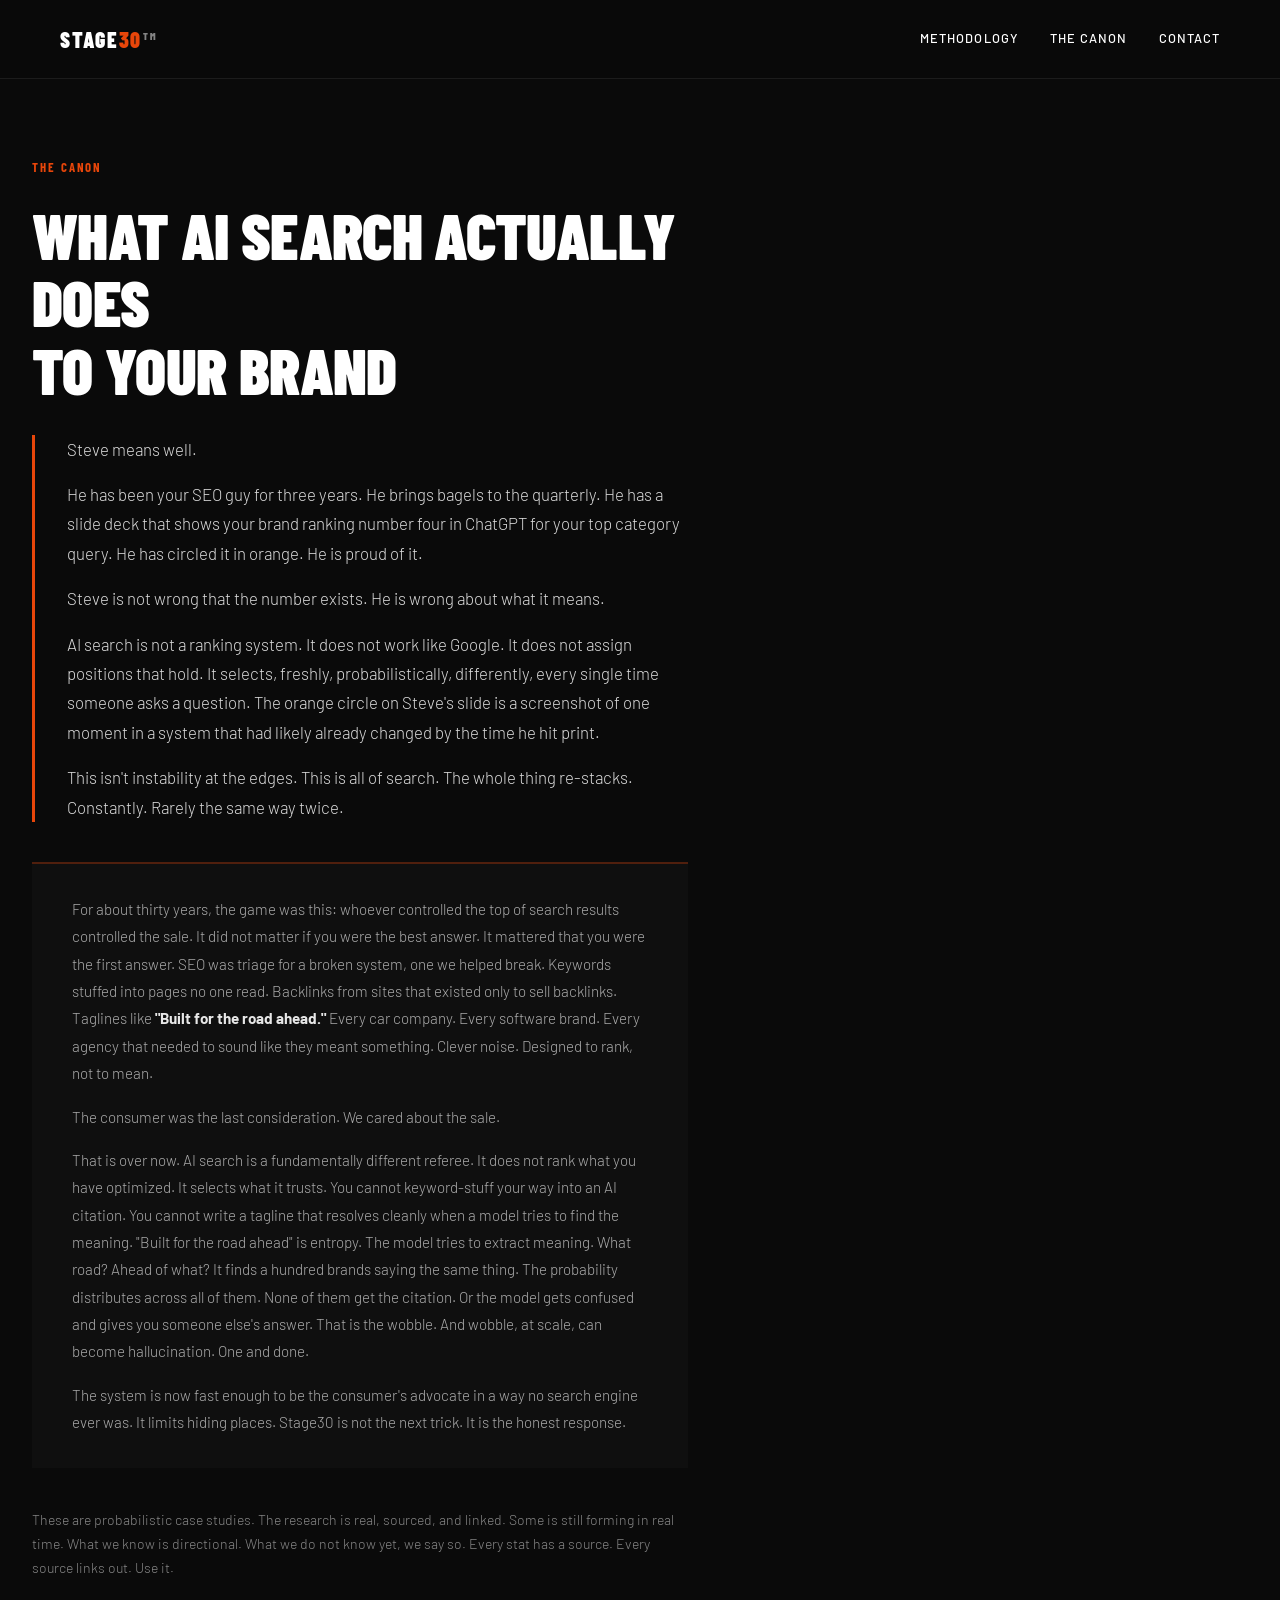
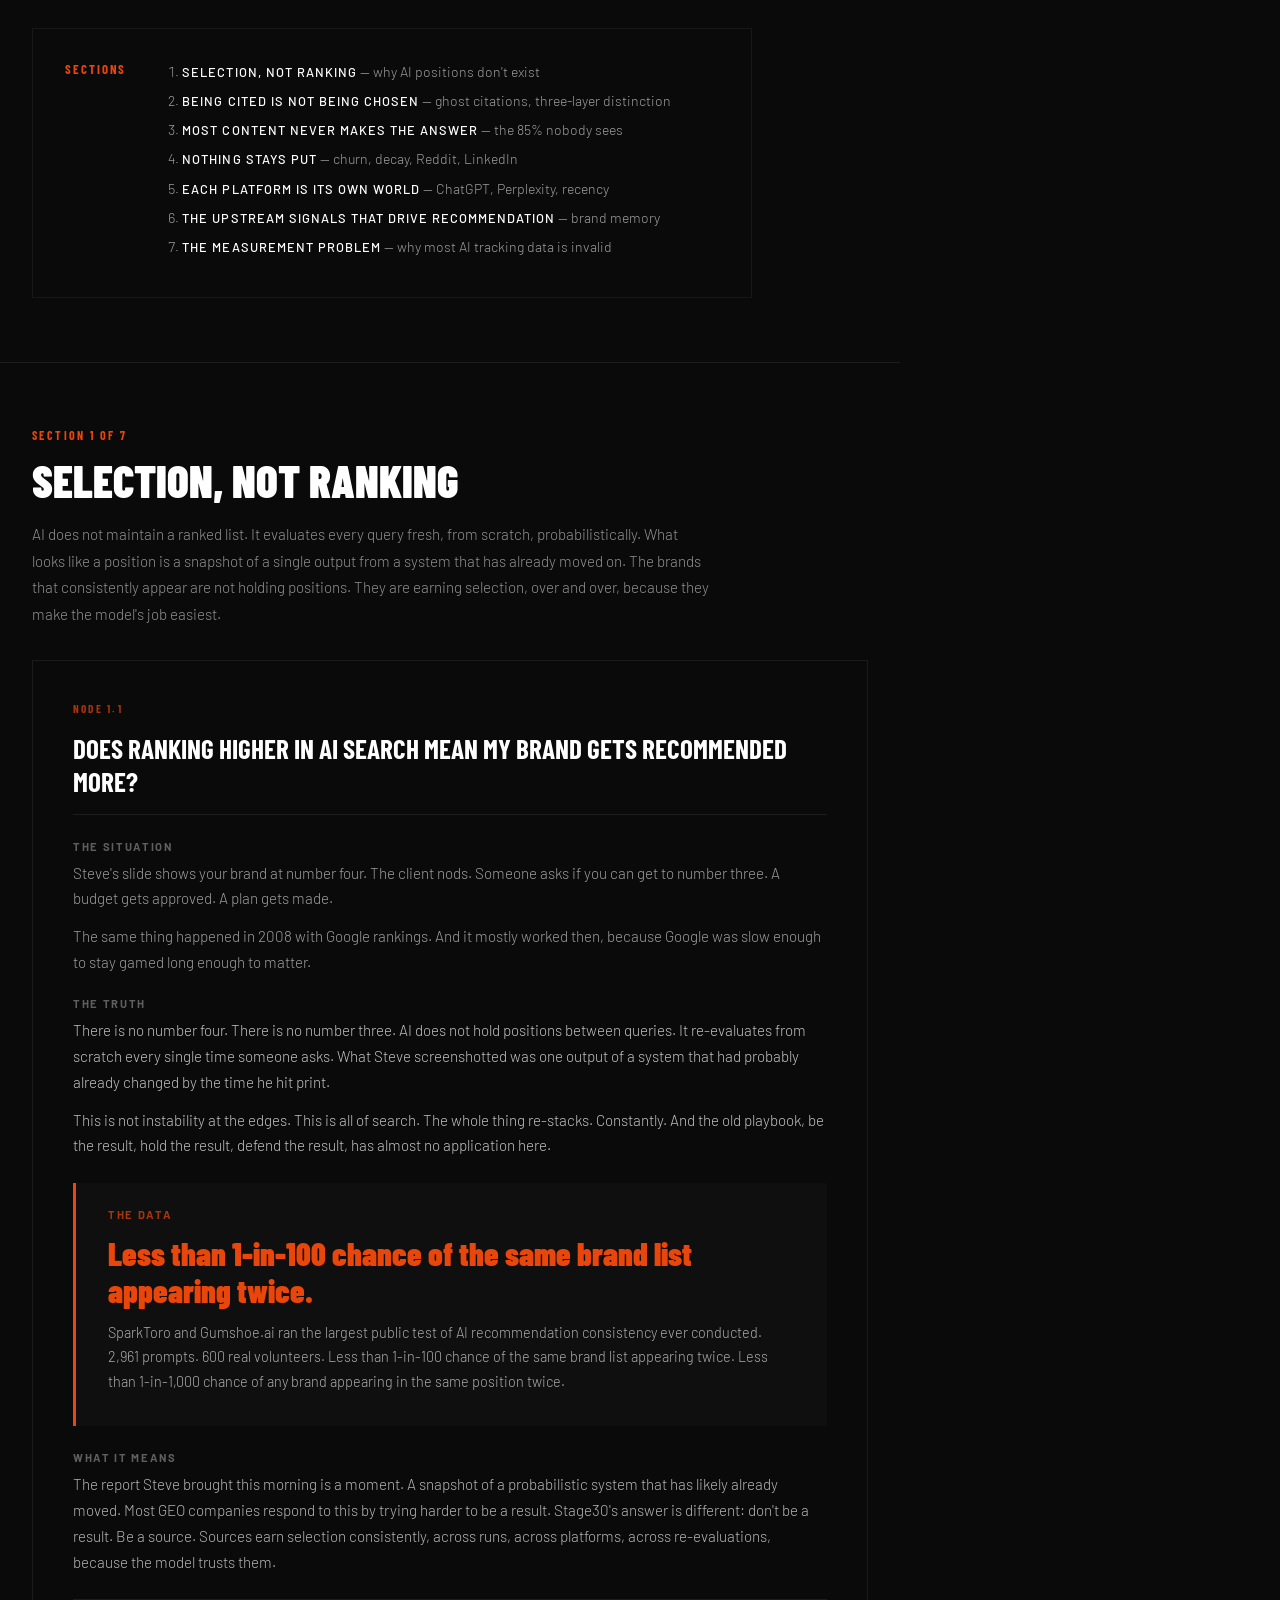
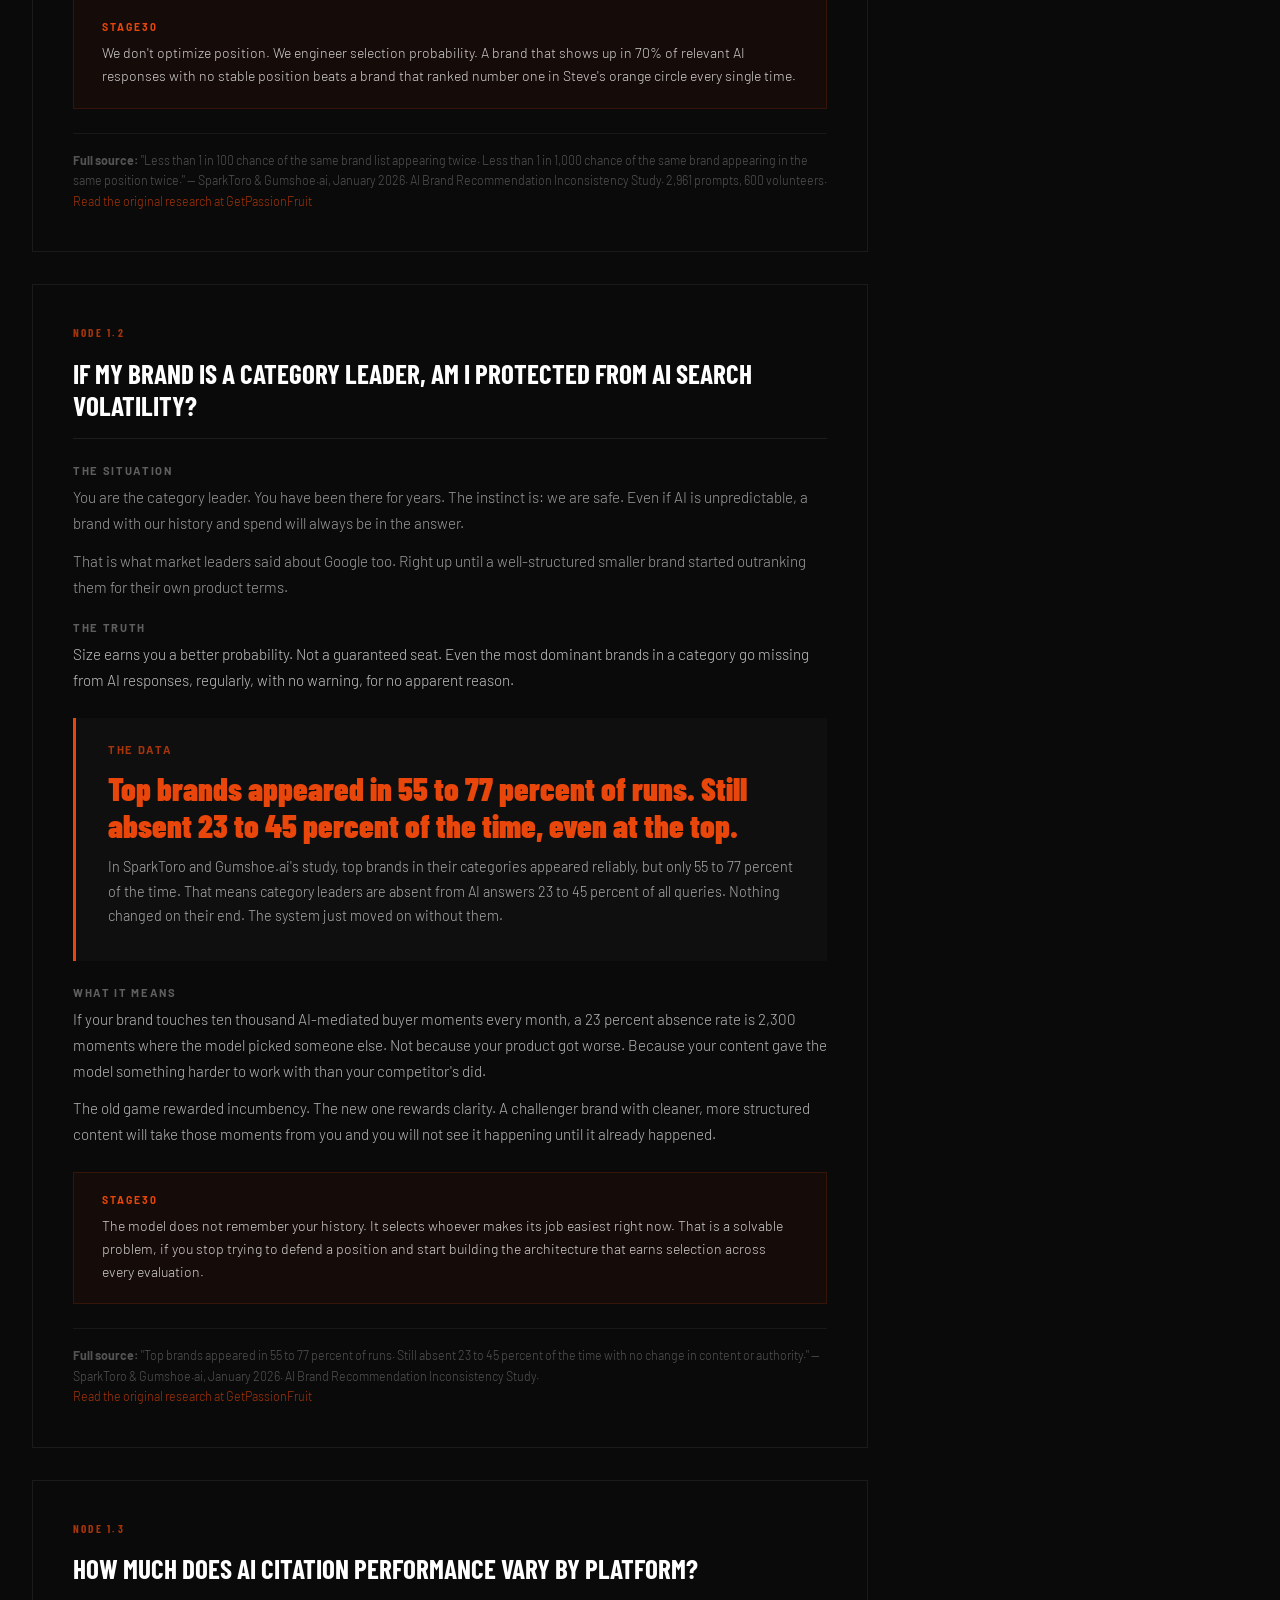
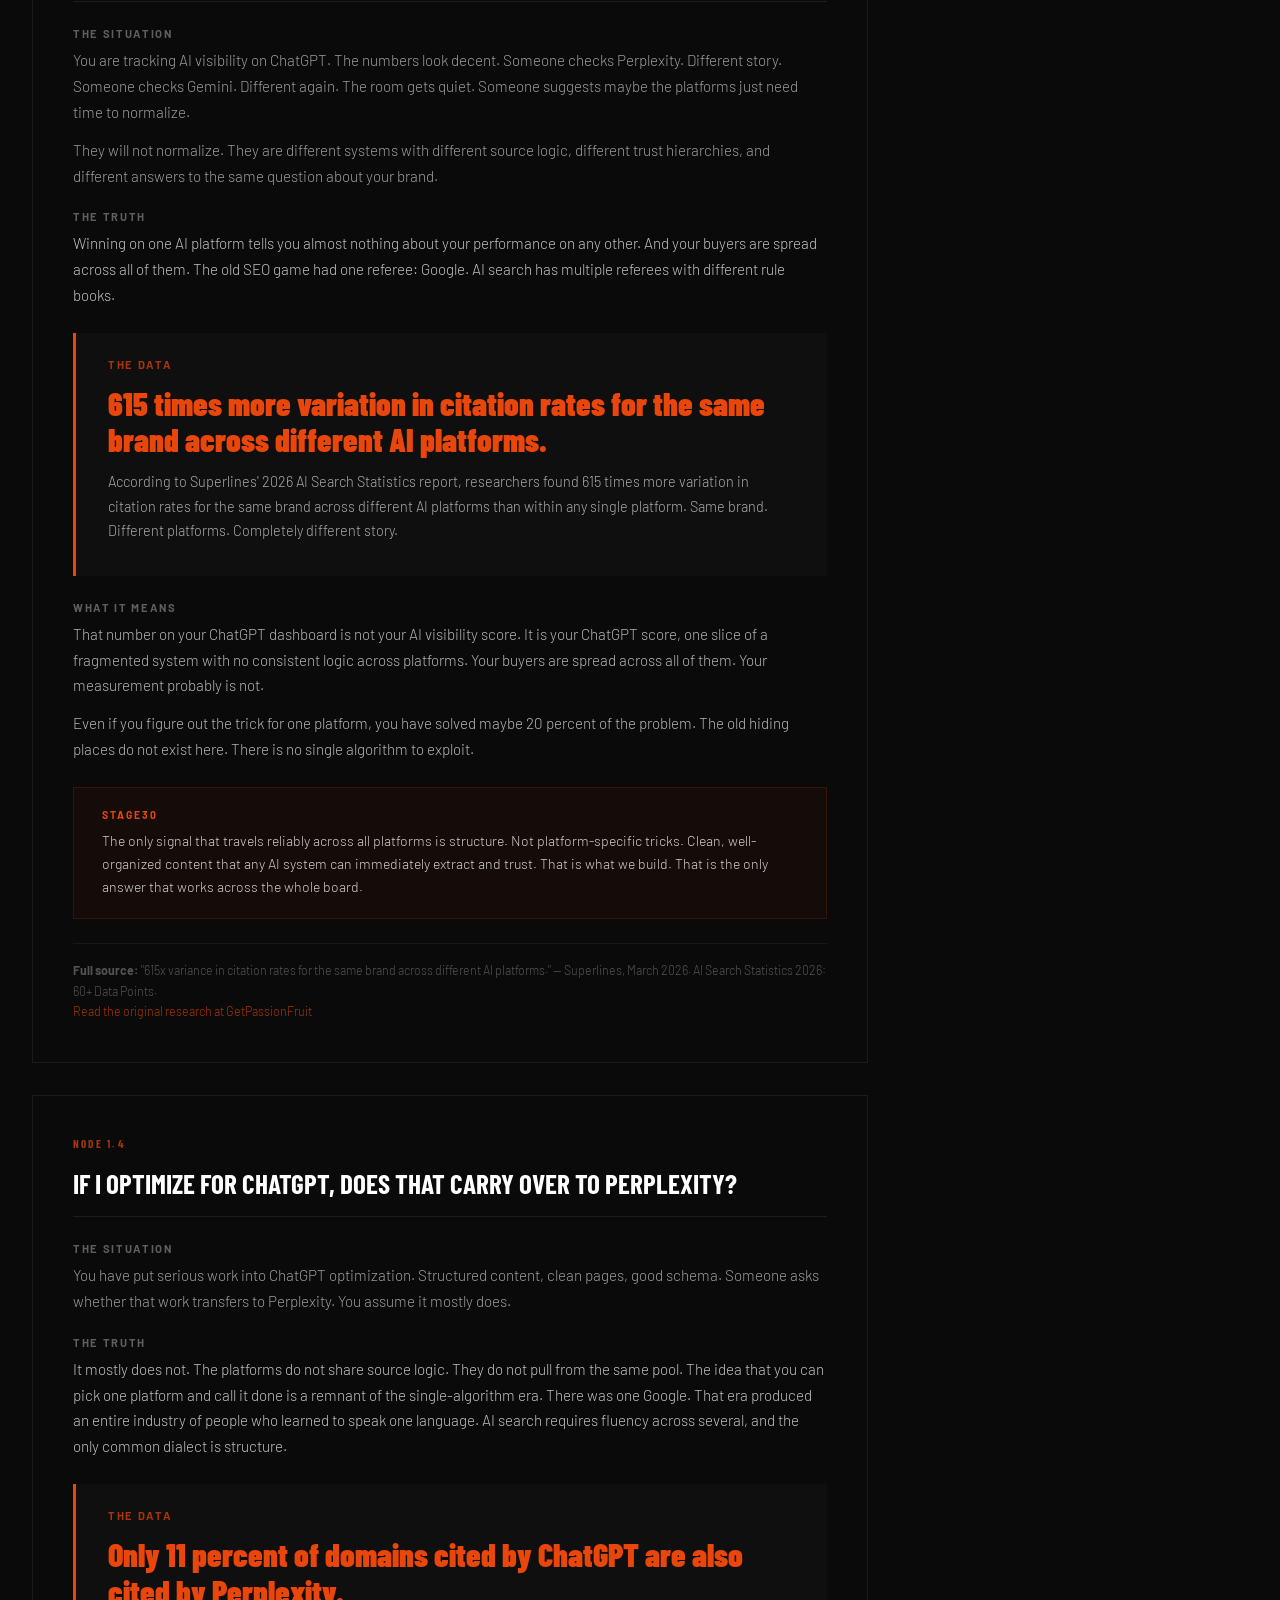
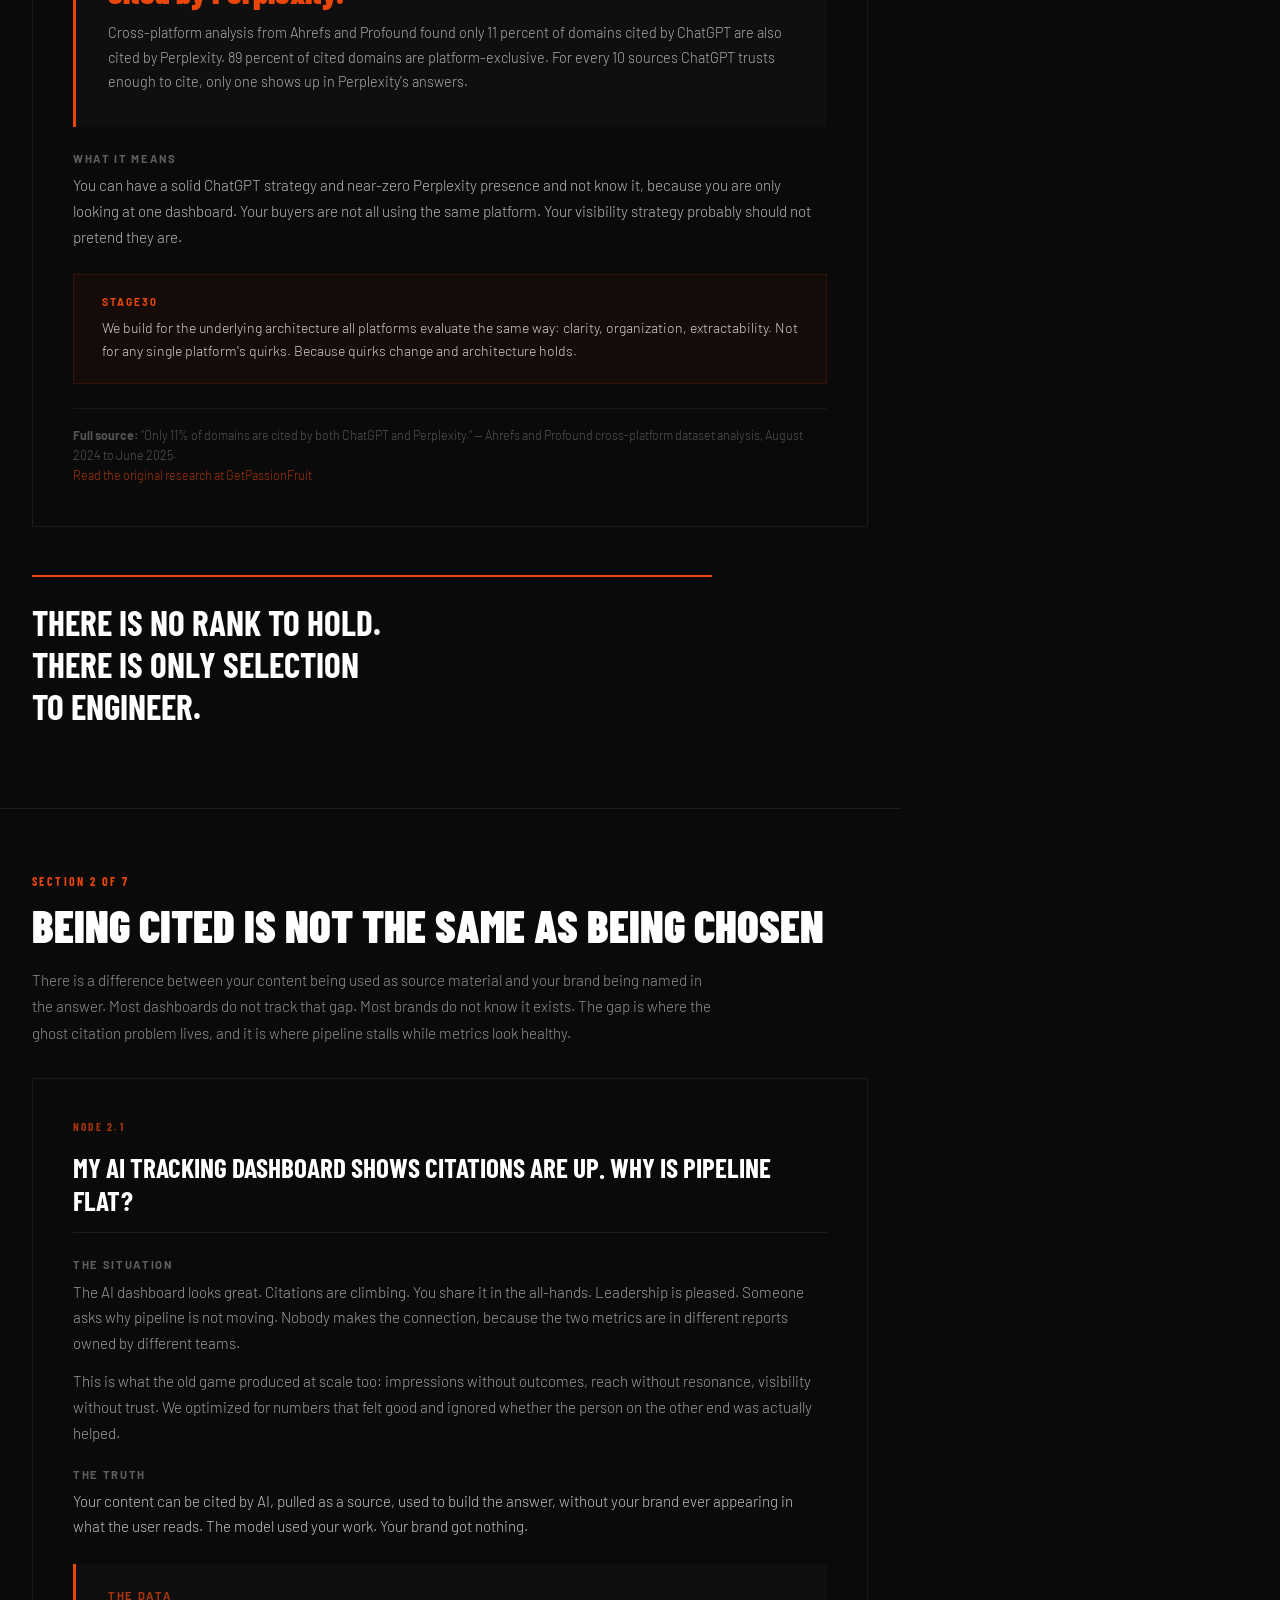
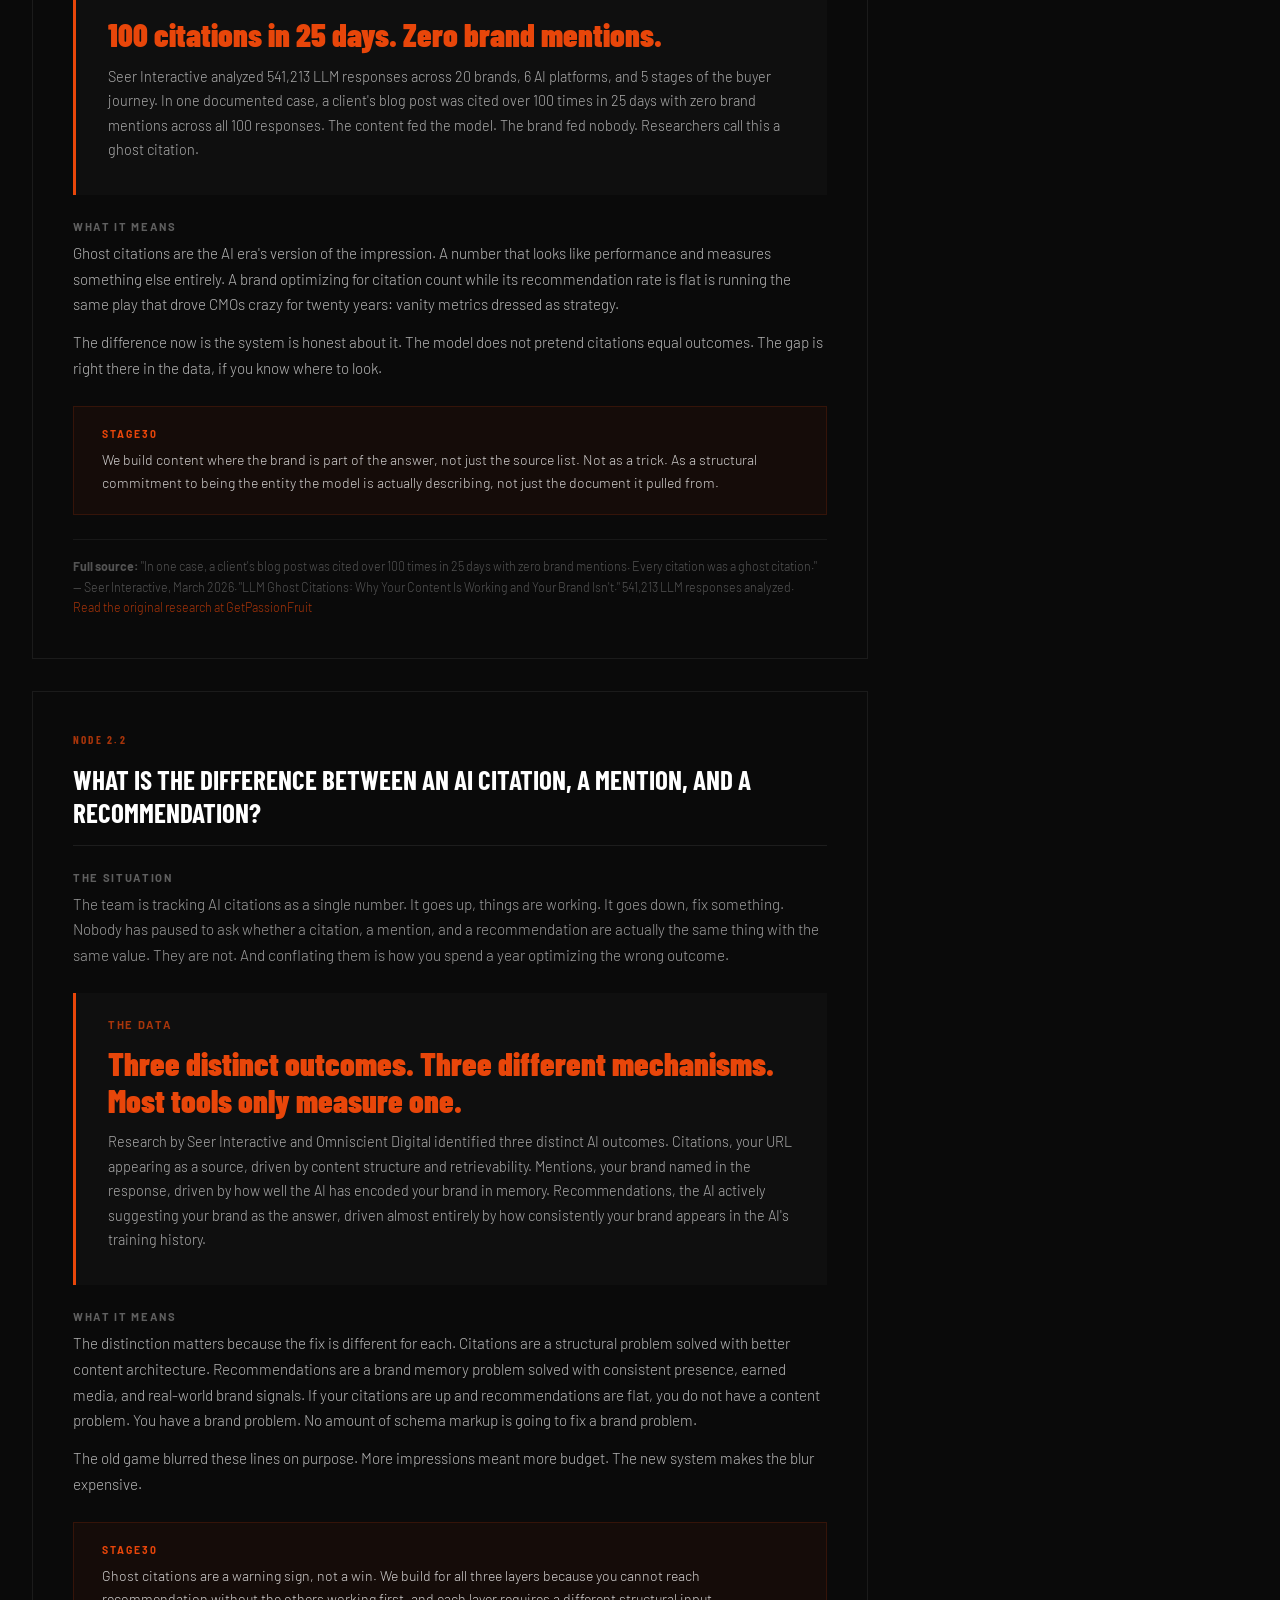
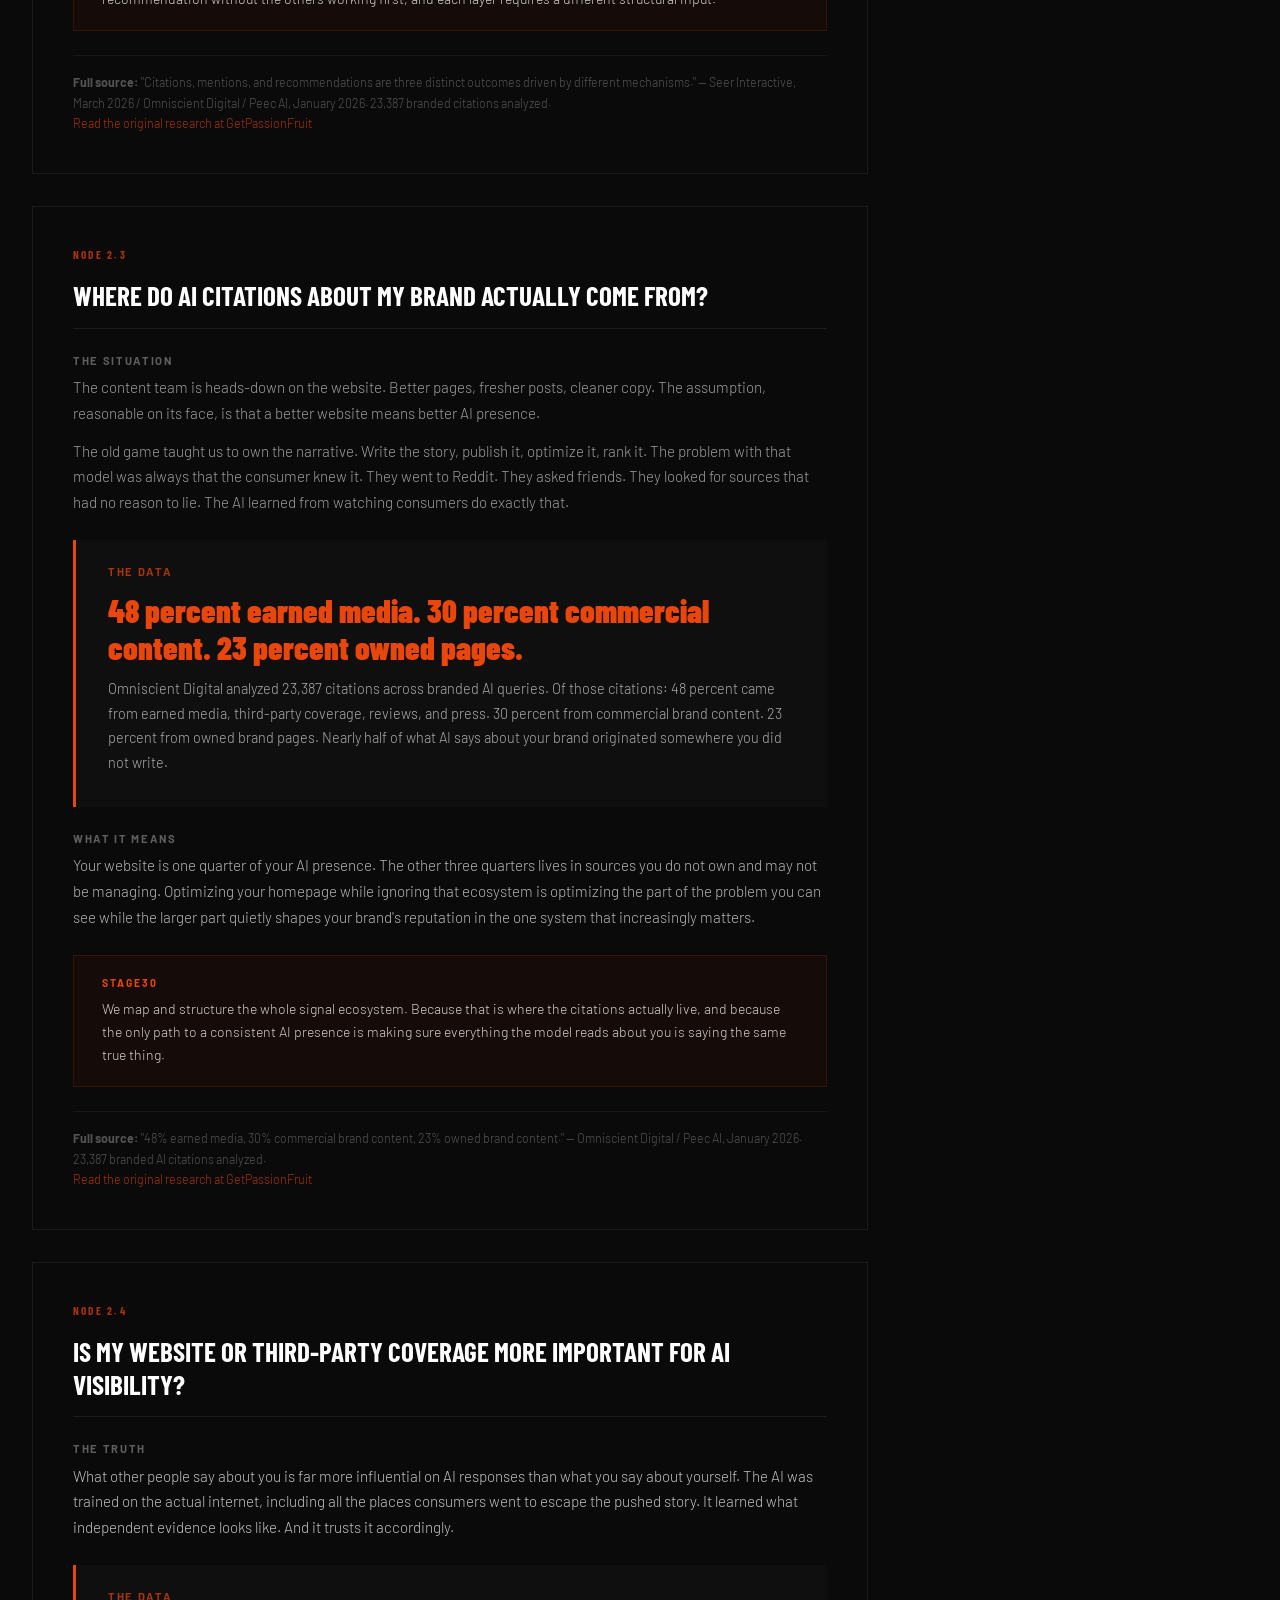
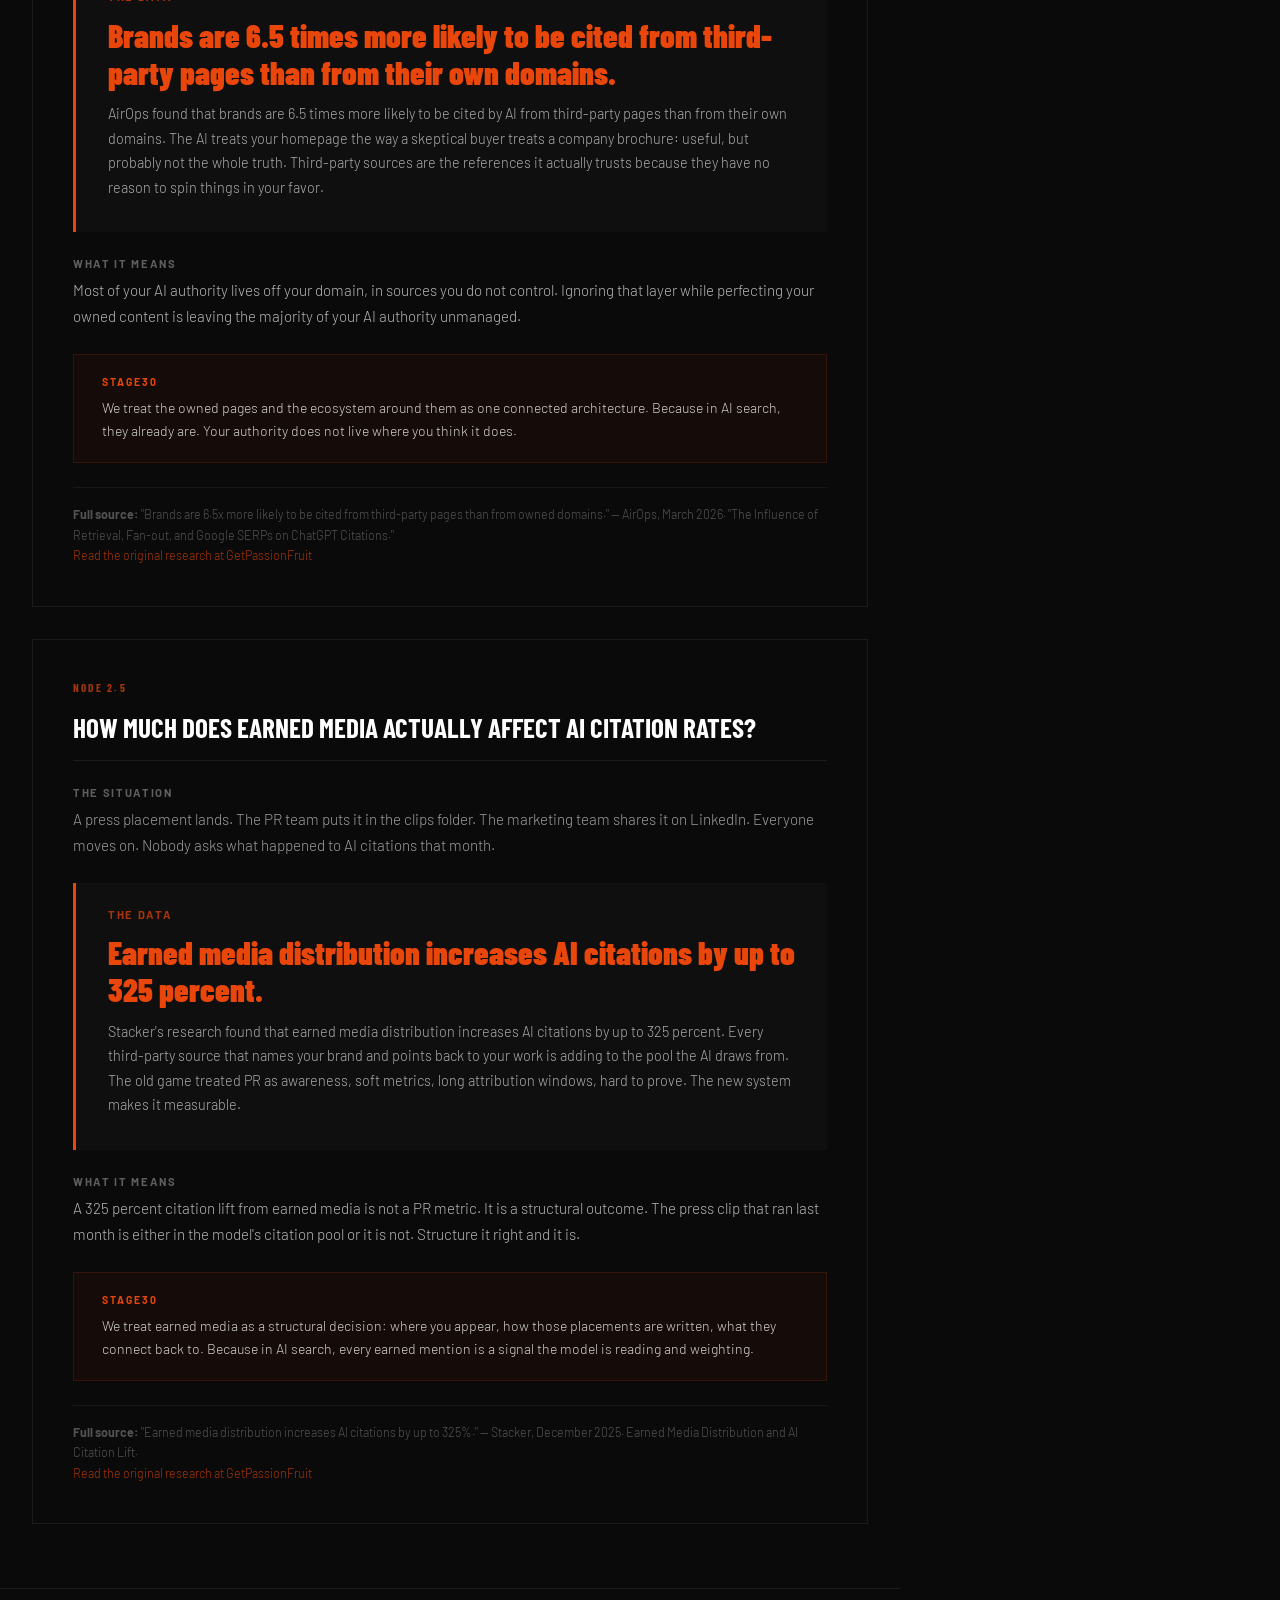
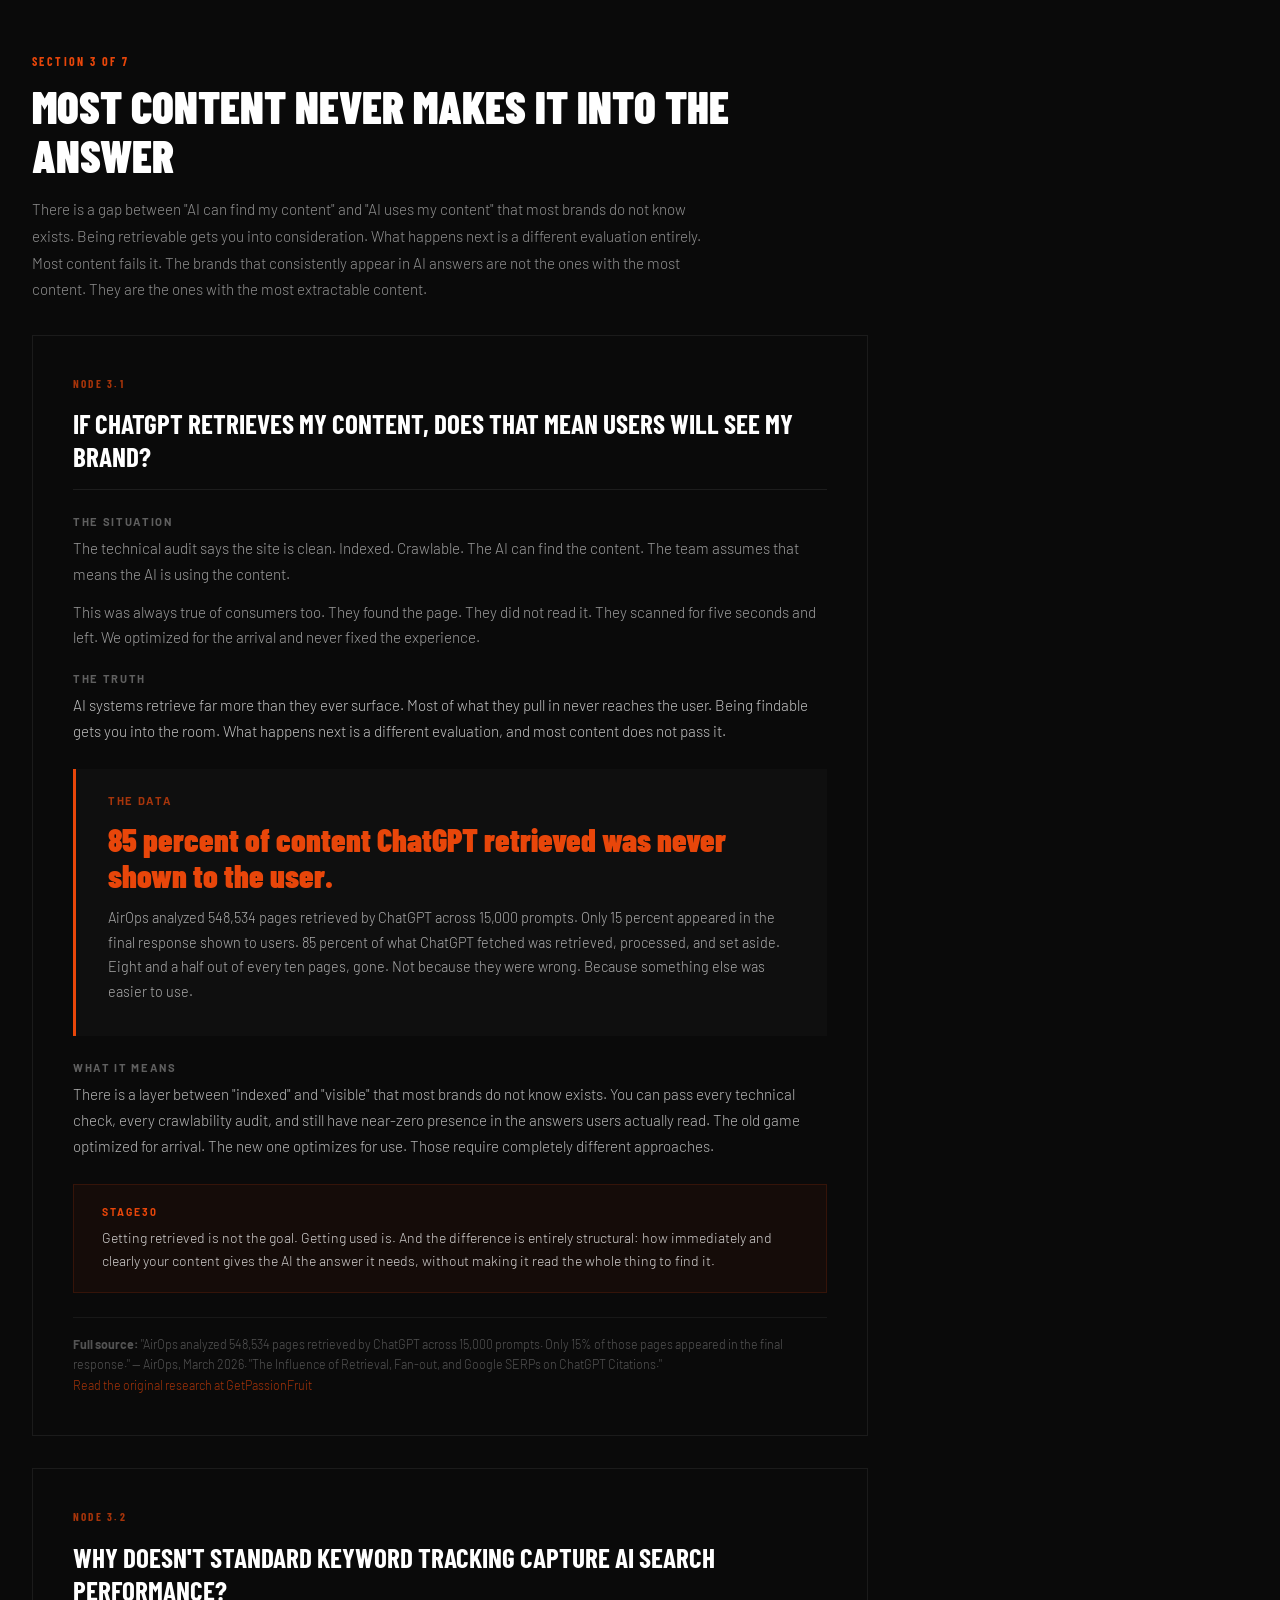
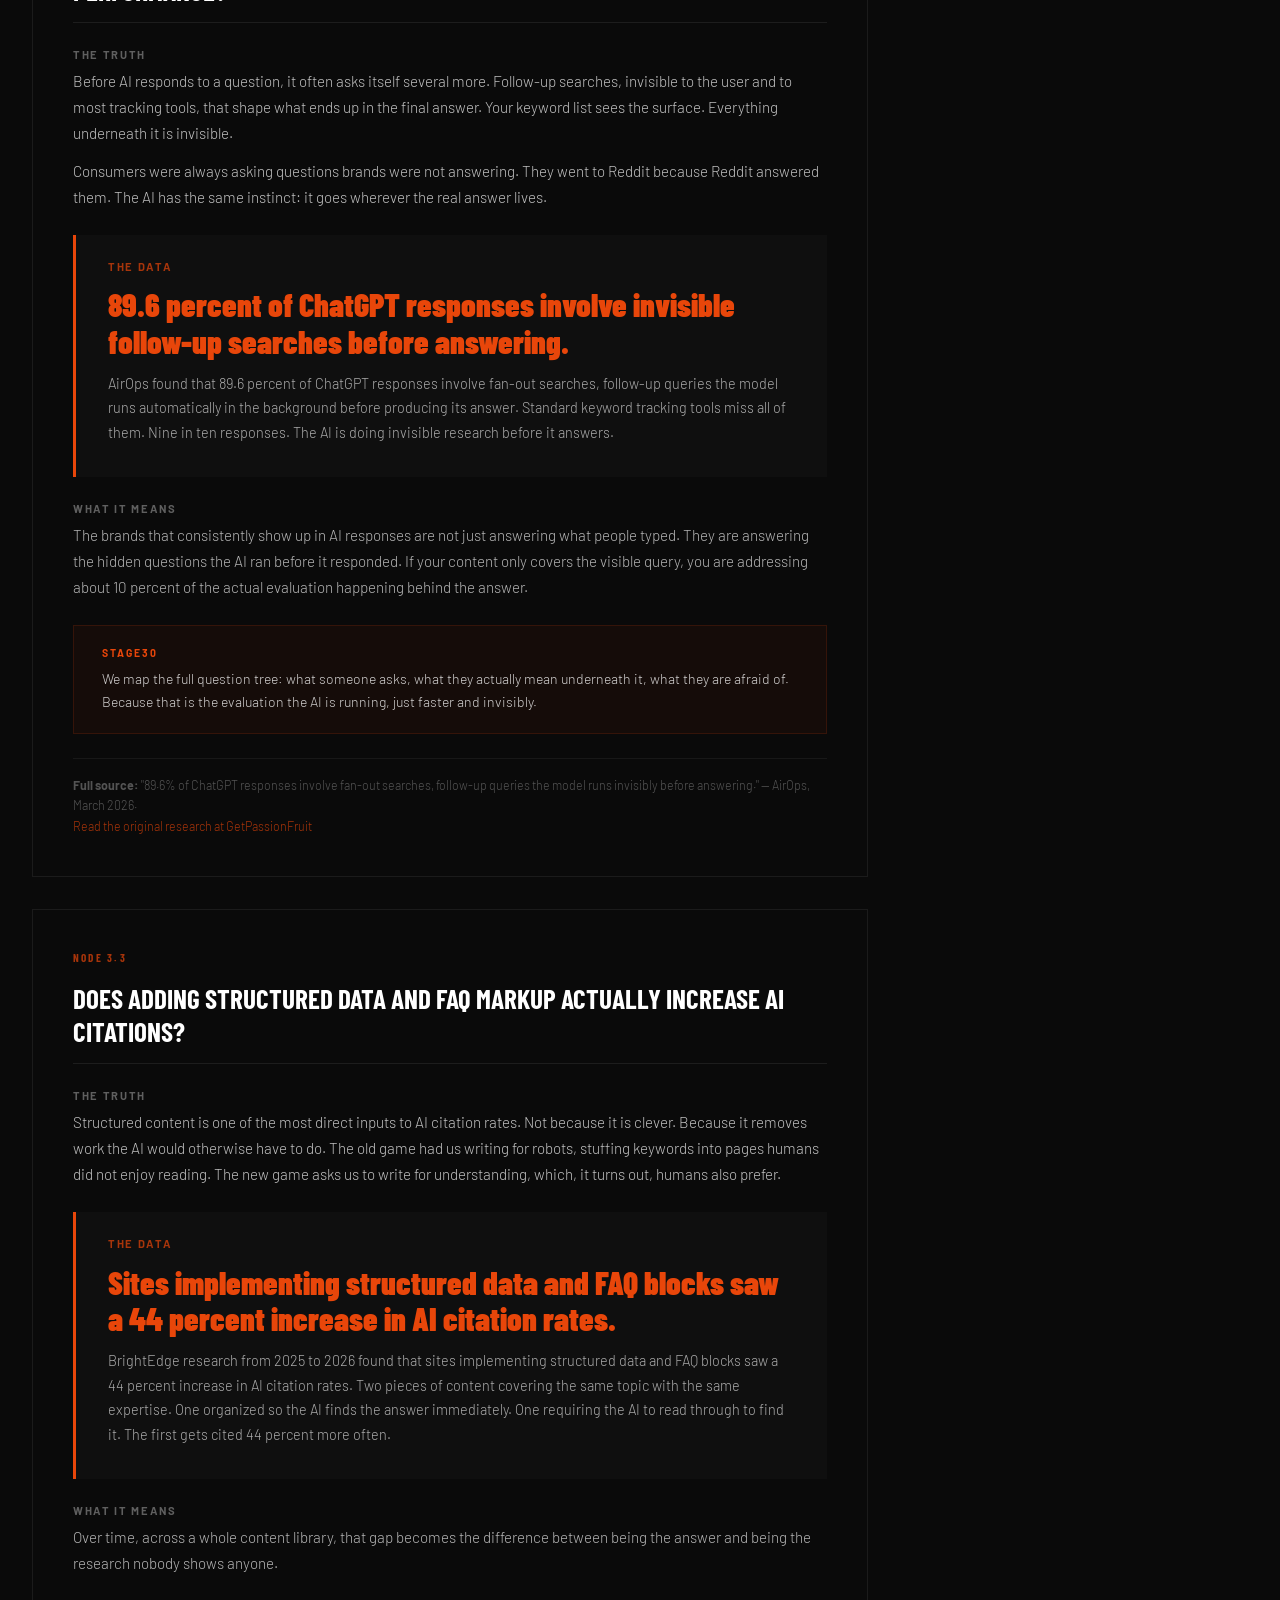
==== canon.html @ f3476413 "Create canon.html" ====
<!DOCTYPE html>
<html lang="en">
<head>
  <meta charset="UTF-8">
  <meta name="viewport" content="width=device-width, initial-scale=1.0">
  <title>The Canon - What AI Search Actually Does to Your Brand | Stage30</title>
  <meta name="description" content="The research on AI search, plain language. 25 sourced stats on how AI selects brands. Built for humans. Structured for machines.">
  <meta property="og:title" content="The Canon - What AI Search Actually Does to Your Brand">
  <meta property="og:description" content="AI doesn't rank your brand. It selects it. Or doesn't. Every single time someone asks a question. Here is the research behind that.">
  <meta property="og:type" content="website">
  <meta property="og:url" content="https://stage30.com/canon">
  <link rel="canonical" href="https://stage30.com/canon">
  <link rel="preconnect" href="https://fonts.googleapis.com">
  <link rel="preconnect" href="https://fonts.gstatic.com" crossorigin>
  <link href="https://fonts.googleapis.com/css2?family=Barlow+Condensed:wght@700;900&family=Barlow:wght@300;400;500&display=swap" rel="stylesheet">
  <link rel="stylesheet" href="styles.css">
  <script type="application/ld+json">
  {
    "@context": "https://schema.org",
    "@type": "FAQPage",
    "name": "What AI Search Actually Does to Your Brand",
    "description": "25 sourced research nodes on AI search selection, citation, retrieval, volatility, platform architecture, brand signal, and measurement.",
    "url": "https://stage30.com/canon",
    "publisher": {
      "@type": "Organization",
      "@id": "https://stage30.com/#organization",
      "name": "Stage30",
      "url": "https://stage30.com"
    },
    "mainEntity": [
      {
        "@type": "Question",
        "name": "Does ranking higher in AI search mean my brand gets recommended more?",
        "@id": "https://stage30.com/canon#AIRankingInstability",
        "acceptedAnswer": {
          "@type": "Answer",
          "text": "There is no rank to hold in AI search. There is only selection probability to engineer. SparkToro and Gumshoe.ai tested 2,961 prompts with 600 volunteers and found less than 1-in-100 chance of the same brand list appearing twice, and less than 1-in-1,000 chance of any brand appearing in the same position twice. A brand that shows up in 70% of relevant AI responses without a stable position beats a brand that ranked number one in a single screenshot every time.",
          "citation": "https://www.getpassionfruit.com/research/why-ai-citations-might-not-be-the-best-visibility-metric-to-track-for-ai-search"
        }
      },
      {
        "@type": "Question",
        "name": "If my brand is a category leader, am I protected from AI search volatility?",
        "@id": "https://stage30.com/canon#LeaderSelectionFloor",
        "acceptedAnswer": {
          "@type": "Answer",
          "text": "Category leadership earns a higher selection probability. It does not earn a guaranteed presence. SparkToro and Gumshoe.ai found top brands appeared in 55 to 77 percent of AI runs, meaning category leaders are absent 23 to 45 percent of the time with no change in content or authority. The AI selects whoever makes its job easiest right now.",
          "citation": "https://www.getpassionfruit.com/research/why-ai-citations-might-not-be-the-best-visibility-metric-to-track-for-ai-search"
        }
      },
      {
        "@type": "Question",
        "name": "How much does AI citation performance vary by platform?",
        "@id": "https://stage30.com/canon#PlatformVariance615x",
        "acceptedAnswer": {
          "@type": "Answer",
          "text": "A single-platform citation score is not a visibility score. Superlines found 615 times more variation in citation rates for the same brand across different AI platforms than within any single platform. The only signal that travels reliably across all platforms is structure.",
          "citation": "https://www.getpassionfruit.com/research/why-ai-citations-might-not-be-the-best-visibility-metric-to-track-for-ai-search"
        }
      },
      {
        "@type": "Question",
        "name": "If I optimize for ChatGPT, does that carry over to Perplexity?",
        "@id": "https://stage30.com/canon#CrossPlatformOverlap11pct",
        "acceptedAnswer": {
          "@type": "Answer",
          "text": "Optimizing for one AI platform does not transfer to others. Ahrefs and Profound cross-dataset analysis found only 11 percent of domains cited by ChatGPT are also cited by Perplexity. 89 percent of cited domains are platform-exclusive. Structure is the only signal all platforms evaluate the same way.",
          "citation": "https://www.getpassionfruit.com/research/why-ai-citations-might-not-be-the-best-visibility-metric-to-track-for-ai-search"
        }
      },
      {
        "@type": "Question",
        "name": "My AI tracking dashboard shows citations are up. Why is pipeline flat?",
        "@id": "https://stage30.com/canon#GhostCitation541k",
        "acceptedAnswer": {
          "@type": "Answer",
          "text": "A rising citation count can mean your content is becoming more useful to AI systems while your brand becomes less visible to users. Seer Interactive analyzed 541,213 LLM responses across 20 brands and found in one documented case a client blog post was cited over 100 times in 25 days with zero brand mentions. Content that serves the model without naming the brand is ghost infrastructure.",
          "citation": "https://www.getpassionfruit.com/research/why-ai-citations-might-not-be-the-best-visibility-metric-to-track-for-ai-search"
        }
      },
      {
        "@type": "Question",
        "name": "If ChatGPT retrieves my content, does that mean users will see my brand?",
        "@id": "https://stage30.com/canon#85pctInvisibleRetrieval",
        "acceptedAnswer": {
          "@type": "Answer",
          "text": "Being retrievable is not the same as being visible. AirOps analyzed 548,534 pages retrieved by ChatGPT across 15,000 prompts. Only 15 percent of those pages appeared in the final response. 85 percent of what ChatGPT fetched was never shown to the user. Getting retrieved is not the goal. Getting used is. The difference is structure.",
          "citation": "https://www.getpassionfruit.com/research/why-ai-citations-might-not-be-the-best-visibility-metric-to-track-for-ai-search"
        }
      },
      {
        "@type": "Question",
        "name": "Does adding structured data and FAQ markup increase AI citations?",
        "@id": "https://stage30.com/canon#StructuredDataLift44pct",
        "acceptedAnswer": {
          "@type": "Answer",
          "text": "Sites implementing structured data and FAQ blocks saw a 44 percent increase in AI citation rates according to BrightEdge research from 2025 to 2026. Structure is not decoration. It is the admission requirement for AI synthesis.",
          "citation": "https://www.getpassionfruit.com/research/why-ai-citations-might-not-be-the-best-visibility-metric-to-track-for-ai-search"
        }
      }
    ]
  }
  </script>
  <style>
    h1, h2, h3, h4, h5, h6 { text-transform: uppercase; }
    nav a { text-transform: uppercase; color: #ffffff !important; letter-spacing: 0.08em; font-size: 0.8rem; font-weight: 500; }
    nav a:hover { color: #E8460A !important; }
    .canon-intro { max-width: 720px; padding: 5rem 2rem 3rem; }
    .canon-intro .hero-label { font-family: 'Barlow Condensed', sans-serif; font-size: 0.8rem; font-weight: 700; color: #E8460A; letter-spacing: 0.15em; text-transform: uppercase; margin-bottom: 1.5rem; }
    .canon-intro h1 { font-family: 'Barlow Condensed', sans-serif; font-size: clamp(2.5rem, 6vw, 4rem); font-weight: 900; color: #ffffff; text-transform: uppercase; line-height: 1.05; letter-spacing: -0.01em; margin-bottom: 2rem; }
    .canon-intro .steve-block { border-left: 3px solid #E8460A; padding-left: 2rem; margin: 2rem 0; }
    .canon-intro .steve-block p { font-size: 1.05rem; color: rgba(255,255,255,0.85); line-height: 1.75; margin-bottom: 1rem; }
    .canon-intro .reckoning-block { background: #0f0f0f; padding: 2rem 2.5rem; margin: 2.5rem 0; border-top: 2px solid rgba(232,70,10,0.3); }
    .canon-intro .reckoning-block p { font-size: 0.95rem; color: rgba(255,255,255,0.65); line-height: 1.8; margin-bottom: 1rem; }
    .canon-intro .reckoning-block p:last-child { margin-bottom: 0; }
    .canon-intro .reckoning-block strong { color: rgba(255,255,255,0.9); }
    .canon-toc { padding: 2rem; background: #0a0a0a; border: 1px solid rgba(255,255,255,0.06); max-width: 720px; margin: 0 2rem 4rem; }
    .canon-toc h2 { font-family: 'Barlow Condensed', sans-serif; font-size: 0.8rem; font-weight: 700; color: #E8460A; letter-spacing: 0.15em; text-transform: uppercase; margin-bottom: 1rem; }
    .canon-toc ol { padding-left: 1.5rem; margin: 0; }
    .canon-toc li { color: rgba(255,255,255,0.6); font-size: 0.875rem; margin-bottom: 0.5rem; line-height: 1.5; }
    .canon-toc a { color: rgba(255,255,255,0.75); text-decoration: none; }
    .canon-toc a:hover { color: #E8460A; }
    .canon-section { padding: 4rem 2rem 2rem; border-top: 1px solid rgba(255,255,255,0.08); max-width: 900px; }
    .canon-section-header { margin-bottom: 2rem; }
    .canon-section-label { font-family: 'Barlow Condensed', sans-serif; font-size: 0.75rem; font-weight: 700; color: #E8460A; letter-spacing: 0.2em; text-transform: uppercase; margin-bottom: 0.75rem; }
    .canon-section-title { font-family: 'Barlow Condensed', sans-serif; font-size: clamp(1.8rem, 4vw, 2.8rem); font-weight: 900; color: #ffffff; text-transform: uppercase; line-height: 1.1; }
    .canon-section-intro { font-size: 0.95rem; color: rgba(255,255,255,0.55); line-height: 1.75; max-width: 680px; margin-top: 1rem; }
    .canon-node { background: #0a0a0a; border: 1px solid rgba(255,255,255,0.07); padding: 2.5rem; margin: 2rem 0; }
    .canon-node:hover { border-color: rgba(232,70,10,0.25); }
    .node-label { font-family: 'Barlow Condensed', sans-serif; font-size: 0.7rem; font-weight: 700; color: rgba(232,70,10,0.7); letter-spacing: 0.2em; text-transform: uppercase; margin-bottom: 1rem; }
    .node-question { font-family: 'Barlow Condensed', sans-serif; font-size: clamp(1.2rem, 3vw, 1.7rem); font-weight: 700; color: #ffffff; text-transform: uppercase; line-height: 1.2; margin-bottom: 1.5rem; border-bottom: 1px solid rgba(255,255,255,0.08); padding-bottom: 1rem; }
    .node-situation { margin-bottom: 1.25rem; }
    .node-situation-label { font-size: 0.7rem; font-weight: 700; color: rgba(255,255,255,0.35); letter-spacing: 0.15em; text-transform: uppercase; margin-bottom: 0.4rem; }
    .node-situation p { font-size: 0.95rem; color: rgba(255,255,255,0.6); line-height: 1.7; margin-bottom: 0.75rem; }
    .node-truth { margin-bottom: 1.25rem; }
    .node-truth-label { font-size: 0.7rem; font-weight: 700; color: rgba(255,255,255,0.35); letter-spacing: 0.15em; text-transform: uppercase; margin-bottom: 0.4rem; }
    .node-truth p { font-size: 0.95rem; color: rgba(255,255,255,0.75); line-height: 1.7; margin-bottom: 0.75rem; }
    .node-nucleus { background: #0f0f0f; border-left: 3px solid #E8460A; padding: 1.5rem 2rem; margin: 1.5rem 0; }
    .node-nucleus-label { font-size: 0.7rem; font-weight: 700; color: rgba(232,70,10,0.7); letter-spacing: 0.15em; text-transform: uppercase; margin-bottom: 0.75rem; }
    .node-nucleus .stat-headline { font-family: 'Barlow Condensed', sans-serif; font-size: clamp(1.4rem, 3.5vw, 2rem); font-weight: 900; color: #E8460A; line-height: 1.15; margin-bottom: 0.75rem; }
    .node-nucleus p { font-size: 0.9rem; color: rgba(255,255,255,0.65); line-height: 1.7; margin-bottom: 0.5rem; }
    .node-meaning { margin-bottom: 1.25rem; }
    .node-meaning-label { font-size: 0.7rem; font-weight: 700; color: rgba(255,255,255,0.35); letter-spacing: 0.15em; text-transform: uppercase; margin-bottom: 0.4rem; }
    .node-meaning p { font-size: 0.95rem; color: rgba(255,255,255,0.7); line-height: 1.7; margin-bottom: 0.75rem; }
    .node-stage30 { background: rgba(232,70,10,0.05); border: 1px solid rgba(232,70,10,0.15); padding: 1.25rem 1.75rem; margin: 1.5rem 0 0; }
    .node-stage30-label { font-size: 0.65rem; font-weight: 700; color: #E8460A; letter-spacing: 0.2em; text-transform: uppercase; margin-bottom: 0.4rem; }
    .node-stage30 p { font-size: 0.875rem; color: rgba(255,255,255,0.8); line-height: 1.65; margin: 0; }
    .node-source { margin-top: 1.5rem; padding-top: 1rem; border-top: 1px solid rgba(255,255,255,0.06); font-size: 0.775rem; color: rgba(255,255,255,0.3); line-height: 1.65; }
    .node-source a { color: rgba(232,70,10,0.7); text-decoration: none; }
    .node-source a:hover { color: #E8460A; }
    .pullquote { font-family: 'Barlow Condensed', sans-serif; font-size: clamp(1.4rem, 3.5vw, 2.2rem); font-weight: 700; color: #ffffff; line-height: 1.2; text-transform: uppercase; border-top: 2px solid #E8460A; padding-top: 1.5rem; margin: 3rem 0; max-width: 680px; }
    @media (max-width: 768px) {
      .canon-intro, .canon-toc, .canon-section { padding-left: 1.25rem; padding-right: 1.25rem; }
      .canon-toc { margin-left: 1.25rem; margin-right: 1.25rem; }
      .canon-node { padding: 1.5rem; }
    }
  </style>
</head>
<body>
  <a href="#main" class="skip-link">Skip to main content</a>
  <header role="banner">
    <a href="index.html" class="logo" aria-label="Stage30 home">
      <span class="logo-stage">STAGE</span><span class="logo-number">30</span><span class="logo-tm">TM</span>
    </a>
    <nav aria-label="Main navigation">
      <a href="methodology.html">Methodology</a>
      <a href="canon.html" aria-current="page">The Canon</a>
      <a href="contact.html">Contact</a>
    </nav>
  </header>

  <main id="main">

    <!-- PAGE OPENER -->
    <section class="canon-intro">
      <div class="hero-label">THE CANON</div>
      <h1>What AI Search Actually Does<br>to Your Brand</h1>

      <div class="steve-block">
        <p>Steve means well.</p>
        <p>He has been your SEO guy for three years. He brings bagels to the quarterly. He has a slide deck that shows your brand ranking number four in ChatGPT for your top category query. He has circled it in orange. He is proud of it.</p>
        <p>Steve is not wrong that the number exists. He is wrong about what it means.</p>
        <p>AI search is not a ranking system. It does not work like Google. It does not assign positions that hold. It selects, freshly, probabilistically, differently, every single time someone asks a question. The orange circle on Steve's slide is a screenshot of one moment in a system that had likely already changed by the time he hit print.</p>
        <p>This isn't instability at the edges. This is all of search. The whole thing re-stacks. Constantly. Rarely the same way twice.</p>
      </div>

      <div class="reckoning-block">
        <p>For about thirty years, the game was this: whoever controlled the top of search results controlled the sale. It did not matter if you were the best answer. It mattered that you were the first answer. SEO was triage for a broken system, one we helped break. Keywords stuffed into pages no one read. Backlinks from sites that existed only to sell backlinks. Taglines like <strong>"Built for the road ahead."</strong> Every car company. Every software brand. Every agency that needed to sound like they meant something. Clever noise. Designed to rank, not to mean.</p>
        <p>The consumer was the last consideration. We cared about the sale.</p>
        <p>That is over now. AI search is a fundamentally different referee. It does not rank what you have optimized. It selects what it trusts. You cannot keyword-stuff your way into an AI citation. You cannot write a tagline that resolves cleanly when a model tries to find the meaning. "Built for the road ahead" is entropy. The model tries to extract meaning. What road? Ahead of what? It finds a hundred brands saying the same thing. The probability distributes across all of them. None of them get the citation. Or the model gets confused and gives you someone else's answer. That is the wobble. And wobble, at scale, can become hallucination. One and done.</p>
        <p>The system is now fast enough to be the consumer's advocate in a way no search engine ever was. It limits hiding places. Stage30 is not the next trick. It is the honest response.</p>
      </div>

      <p style="color:rgba(255,255,255,0.5); font-size:0.875rem; line-height:1.7; margin-top:2rem;">These are probabilistic case studies. The research is real, sourced, and linked. Some is still forming in real time. What we know is directional. What we do not know yet, we say so. Every stat has a source. Every source links out. Use it.</p>
    </section>
    <!-- TABLE OF CONTENTS -->
    <nav class="canon-toc" aria-label="Canon sections">
      <h2>Sections</h2>
      <ol>
        <li><a href="#section-selection">Selection, Not Ranking</a> — why AI positions don't exist</li>
        <li><a href="#section-citation">Being Cited Is Not Being Chosen</a> — ghost citations, three-layer distinction</li>
        <li><a href="#section-retrieval">Most Content Never Makes the Answer</a> — the 85% nobody sees</li>
        <li><a href="#section-volatility">Nothing Stays Put</a> — churn, decay, Reddit, LinkedIn</li>
        <li><a href="#section-platforms">Each Platform Is Its Own World</a> — ChatGPT, Perplexity, recency</li>
        <li><a href="#section-brand">The Upstream Signals That Drive Recommendation</a> — brand memory</li>
        <li><a href="#section-measurement">The Measurement Problem</a> — why most AI tracking data is invalid</li>
      </ol>
    </nav>

    <!-- SECTION 1: SELECTION -->
    <section class="canon-section" id="section-selection">
      <div class="canon-section-header">
        <div class="canon-section-label">Section 1 of 7</div>
        <h2 class="canon-section-title">Selection, Not Ranking</h2>
        <p class="canon-section-intro">AI does not maintain a ranked list. It evaluates every query fresh, from scratch, probabilistically. What looks like a position is a snapshot of a single output from a system that has already moved on. The brands that consistently appear are not holding positions. They are earning selection, over and over, because they make the model's job easiest.</p>
      </div>

      <!-- NODE 1.1 -->
      <article class="canon-node" id="node-1-1" itemscope itemtype="https://schema.org/Question">
        <div class="node-label">Node 1.1</div>
        <h3 class="node-question" itemprop="name">Does ranking higher in AI search mean my brand gets recommended more?</h3>

        <div class="node-situation">
          <div class="node-situation-label">The situation</div>
          <p>Steve's slide shows your brand at number four. The client nods. Someone asks if you can get to number three. A budget gets approved. A plan gets made.</p>
          <p>The same thing happened in 2008 with Google rankings. And it mostly worked then, because Google was slow enough to stay gamed long enough to matter.</p>
        </div>

        <div class="node-truth">
          <div class="node-truth-label">The truth</div>
          <p>There is no number four. There is no number three. AI does not hold positions between queries. It re-evaluates from scratch every single time someone asks. What Steve screenshotted was one output of a system that had probably already changed by the time he hit print.</p>
          <p>This is not instability at the edges. This is all of search. The whole thing re-stacks. Constantly. And the old playbook, be the result, hold the result, defend the result, has almost no application here.</p>
        </div>

        <div class="node-nucleus" itemprop="acceptedAnswer" itemscope itemtype="https://schema.org/Answer">
          <div class="node-nucleus-label">The data</div>
          <div class="stat-headline">Less than 1-in-100 chance of the same brand list appearing twice.</div>
          <p itemprop="text">SparkToro and Gumshoe.ai ran the largest public test of AI recommendation consistency ever conducted. 2,961 prompts. 600 real volunteers. Less than 1-in-100 chance of the same brand list appearing twice. Less than 1-in-1,000 chance of any brand appearing in the same position twice.</p>
        </div>

        <div class="node-meaning">
          <div class="node-meaning-label">What it means</div>
          <p>The report Steve brought this morning is a moment. A snapshot of a probabilistic system that has likely already moved. Most GEO companies respond to this by trying harder to be a result. Stage30's answer is different: don't be a result. Be a source. Sources earn selection consistently, across runs, across platforms, across re-evaluations, because the model trusts them.</p>
        </div>

        <div class="node-stage30">
          <div class="node-stage30-label">Stage30</div>
          <p>We don't optimize position. We engineer selection probability. A brand that shows up in 70% of relevant AI responses with no stable position beats a brand that ranked number one in Steve's orange circle every single time.</p>
        </div>

        <div class="node-source">
          <strong>Full source:</strong> "Less than 1 in 100 chance of the same brand list appearing twice. Less than 1 in 1,000 chance of the same brand appearing in the same position twice." — SparkToro &amp; Gumshoe.ai, January 2026. AI Brand Recommendation Inconsistency Study. 2,961 prompts, 600 volunteers.<br>
          <a href="https://www.getpassionfruit.com/research/why-ai-citations-might-not-be-the-best-visibility-metric-to-track-for-ai-search" rel="nofollow" target="_blank">Read the original research at GetPassionFruit</a>
        </div>
      </article>

      <!-- NODE 1.2 -->
      <article class="canon-node" id="node-1-2" itemscope itemtype="https://schema.org/Question">
        <div class="node-label">Node 1.2</div>
        <h3 class="node-question" itemprop="name">If my brand is a category leader, am I protected from AI search volatility?</h3>

        <div class="node-situation">
          <div class="node-situation-label">The situation</div>
          <p>You are the category leader. You have been there for years. The instinct is: we are safe. Even if AI is unpredictable, a brand with our history and spend will always be in the answer.</p>
          <p>That is what market leaders said about Google too. Right up until a well-structured smaller brand started outranking them for their own product terms.</p>
        </div>

        <div class="node-truth">
          <div class="node-truth-label">The truth</div>
          <p>Size earns you a better probability. Not a guaranteed seat. Even the most dominant brands in a category go missing from AI responses, regularly, with no warning, for no apparent reason.</p>
        </div>

        <div class="node-nucleus" itemprop="acceptedAnswer" itemscope itemtype="https://schema.org/Answer">
          <div class="node-nucleus-label">The data</div>
          <div class="stat-headline">Top brands appeared in 55 to 77 percent of runs. Still absent 23 to 45 percent of the time, even at the top.</div>
          <p itemprop="text">In SparkToro and Gumshoe.ai's study, top brands in their categories appeared reliably, but only 55 to 77 percent of the time. That means category leaders are absent from AI answers 23 to 45 percent of all queries. Nothing changed on their end. The system just moved on without them.</p>
        </div>

        <div class="node-meaning">
          <div class="node-meaning-label">What it means</div>
          <p>If your brand touches ten thousand AI-mediated buyer moments every month, a 23 percent absence rate is 2,300 moments where the model picked someone else. Not because your product got worse. Because your content gave the model something harder to work with than your competitor's did.</p>
          <p>The old game rewarded incumbency. The new one rewards clarity. A challenger brand with cleaner, more structured content will take those moments from you and you will not see it happening until it already happened.</p>
        </div>

        <div class="node-stage30">
          <div class="node-stage30-label">Stage30</div>
          <p>The model does not remember your history. It selects whoever makes its job easiest right now. That is a solvable problem, if you stop trying to defend a position and start building the architecture that earns selection across every evaluation.</p>
        </div>

        <div class="node-source">
          <strong>Full source:</strong> "Top brands appeared in 55 to 77 percent of runs. Still absent 23 to 45 percent of the time with no change in content or authority." — SparkToro &amp; Gumshoe.ai, January 2026. AI Brand Recommendation Inconsistency Study.<br>
          <a href="https://www.getpassionfruit.com/research/why-ai-citations-might-not-be-the-best-visibility-metric-to-track-for-ai-search" rel="nofollow" target="_blank">Read the original research at GetPassionFruit</a>
        </div>
      </article>

      <!-- NODE 1.3 -->
      <article class="canon-node" id="node-1-3" itemscope itemtype="https://schema.org/Question">
        <div class="node-label">Node 1.3</div>
        <h3 class="node-question" itemprop="name">How much does AI citation performance vary by platform?</h3>

        <div class="node-situation">
          <div class="node-situation-label">The situation</div>
          <p>You are tracking AI visibility on ChatGPT. The numbers look decent. Someone checks Perplexity. Different story. Someone checks Gemini. Different again. The room gets quiet. Someone suggests maybe the platforms just need time to normalize.</p>
          <p>They will not normalize. They are different systems with different source logic, different trust hierarchies, and different answers to the same question about your brand.</p>
        </div>

        <div class="node-truth">
          <div class="node-truth-label">The truth</div>
          <p>Winning on one AI platform tells you almost nothing about your performance on any other. And your buyers are spread across all of them. The old SEO game had one referee: Google. AI search has multiple referees with different rule books.</p>
        </div>

        <div class="node-nucleus" itemprop="acceptedAnswer" itemscope itemtype="https://schema.org/Answer">
          <div class="node-nucleus-label">The data</div>
          <div class="stat-headline">615 times more variation in citation rates for the same brand across different AI platforms.</div>
          <p itemprop="text">According to Superlines' 2026 AI Search Statistics report, researchers found 615 times more variation in citation rates for the same brand across different AI platforms than within any single platform. Same brand. Different platforms. Completely different story.</p>
        </div>

        <div class="node-meaning">
          <div class="node-meaning-label">What it means</div>
          <p>That number on your ChatGPT dashboard is not your AI visibility score. It is your ChatGPT score, one slice of a fragmented system with no consistent logic across platforms. Your buyers are spread across all of them. Your measurement probably is not.</p>
          <p>Even if you figure out the trick for one platform, you have solved maybe 20 percent of the problem. The old hiding places do not exist here. There is no single algorithm to exploit.</p>
        </div>

        <div class="node-stage30">
          <div class="node-stage30-label">Stage30</div>
          <p>The only signal that travels reliably across all platforms is structure. Not platform-specific tricks. Clean, well-organized content that any AI system can immediately extract and trust. That is what we build. That is the only answer that works across the whole board.</p>
        </div>

        <div class="node-source">
          <strong>Full source:</strong> "615x variance in citation rates for the same brand across different AI platforms." — Superlines, March 2026. AI Search Statistics 2026: 60+ Data Points.<br>
          <a href="https://www.getpassionfruit.com/research/why-ai-citations-might-not-be-the-best-visibility-metric-to-track-for-ai-search" rel="nofollow" target="_blank">Read the original research at GetPassionFruit</a>
        </div>
      </article>

      <!-- NODE 1.4 -->
      <article class="canon-node" id="node-1-4" itemscope itemtype="https://schema.org/Question">
        <div class="node-label">Node 1.4</div>
        <h3 class="node-question" itemprop="name">If I optimize for ChatGPT, does that carry over to Perplexity?</h3>

        <div class="node-situation">
          <div class="node-situation-label">The situation</div>
          <p>You have put serious work into ChatGPT optimization. Structured content, clean pages, good schema. Someone asks whether that work transfers to Perplexity. You assume it mostly does.</p>
        </div>

        <div class="node-truth">
          <div class="node-truth-label">The truth</div>
          <p>It mostly does not. The platforms do not share source logic. They do not pull from the same pool. The idea that you can pick one platform and call it done is a remnant of the single-algorithm era. There was one Google. That era produced an entire industry of people who learned to speak one language. AI search requires fluency across several, and the only common dialect is structure.</p>
        </div>

        <div class="node-nucleus" itemprop="acceptedAnswer" itemscope itemtype="https://schema.org/Answer">
          <div class="node-nucleus-label">The data</div>
          <div class="stat-headline">Only 11 percent of domains cited by ChatGPT are also cited by Perplexity.</div>
          <p itemprop="text">Cross-platform analysis from Ahrefs and Profound found only 11 percent of domains cited by ChatGPT are also cited by Perplexity. 89 percent of cited domains are platform-exclusive. For every 10 sources ChatGPT trusts enough to cite, only one shows up in Perplexity's answers.</p>
        </div>

        <div class="node-meaning">
          <div class="node-meaning-label">What it means</div>
          <p>You can have a solid ChatGPT strategy and near-zero Perplexity presence and not know it, because you are only looking at one dashboard. Your buyers are not all using the same platform. Your visibility strategy probably should not pretend they are.</p>
        </div>

        <div class="node-stage30">
          <div class="node-stage30-label">Stage30</div>
          <p>We build for the underlying architecture all platforms evaluate the same way: clarity, organization, extractability. Not for any single platform's quirks. Because quirks change and architecture holds.</p>
        </div>

        <div class="node-source">
          <strong>Full source:</strong> "Only 11% of domains are cited by both ChatGPT and Perplexity." — Ahrefs and Profound cross-platform dataset analysis, August 2024 to June 2025.<br>
          <a href="https://www.getpassionfruit.com/research/why-ai-citations-might-not-be-the-best-visibility-metric-to-track-for-ai-search" rel="nofollow" target="_blank">Read the original research at GetPassionFruit</a>
        </div>
      </article>

      <div class="pullquote">There is no rank to hold.<br>There is only selection<br>to engineer.</div>
    </section>
    <!-- SECTION 2: CITATION vs CHOSEN -->
    <section class="canon-section" id="section-citation">
      <div class="canon-section-header">
        <div class="canon-section-label">Section 2 of 7</div>
        <h2 class="canon-section-title">Being Cited Is Not the Same as Being Chosen</h2>
        <p class="canon-section-intro">There is a difference between your content being used as source material and your brand being named in the answer. Most dashboards do not track that gap. Most brands do not know it exists. The gap is where the ghost citation problem lives, and it is where pipeline stalls while metrics look healthy.</p>
      </div>

      <!-- NODE 2.1 -->
      <article class="canon-node" id="node-2-1" itemscope itemtype="https://schema.org/Question">
        <div class="node-label">Node 2.1</div>
        <h3 class="node-question" itemprop="name">My AI tracking dashboard shows citations are up. Why is pipeline flat?</h3>

        <div class="node-situation">
          <div class="node-situation-label">The situation</div>
          <p>The AI dashboard looks great. Citations are climbing. You share it in the all-hands. Leadership is pleased. Someone asks why pipeline is not moving. Nobody makes the connection, because the two metrics are in different reports owned by different teams.</p>
          <p>This is what the old game produced at scale too: impressions without outcomes, reach without resonance, visibility without trust. We optimized for numbers that felt good and ignored whether the person on the other end was actually helped.</p>
        </div>

        <div class="node-truth">
          <div class="node-truth-label">The truth</div>
          <p>Your content can be cited by AI, pulled as a source, used to build the answer, without your brand ever appearing in what the user reads. The model used your work. Your brand got nothing.</p>
        </div>

        <div class="node-nucleus" itemprop="acceptedAnswer" itemscope itemtype="https://schema.org/Answer">
          <div class="node-nucleus-label">The data</div>
          <div class="stat-headline">100 citations in 25 days. Zero brand mentions.</div>
          <p itemprop="text">Seer Interactive analyzed 541,213 LLM responses across 20 brands, 6 AI platforms, and 5 stages of the buyer journey. In one documented case, a client's blog post was cited over 100 times in 25 days with zero brand mentions across all 100 responses. The content fed the model. The brand fed nobody. Researchers call this a ghost citation.</p>
        </div>

        <div class="node-meaning">
          <div class="node-meaning-label">What it means</div>
          <p>Ghost citations are the AI era's version of the impression. A number that looks like performance and measures something else entirely. A brand optimizing for citation count while its recommendation rate is flat is running the same play that drove CMOs crazy for twenty years: vanity metrics dressed as strategy.</p>
          <p>The difference now is the system is honest about it. The model does not pretend citations equal outcomes. The gap is right there in the data, if you know where to look.</p>
        </div>

        <div class="node-stage30">
          <div class="node-stage30-label">Stage30</div>
          <p>We build content where the brand is part of the answer, not just the source list. Not as a trick. As a structural commitment to being the entity the model is actually describing, not just the document it pulled from.</p>
        </div>

        <div class="node-source">
          <strong>Full source:</strong> "In one case, a client's blog post was cited over 100 times in 25 days with zero brand mentions. Every citation was a ghost citation." — Seer Interactive, March 2026. "LLM Ghost Citations: Why Your Content Is Working and Your Brand Isn't." 541,213 LLM responses analyzed.<br>
          <a href="https://www.getpassionfruit.com/research/why-ai-citations-might-not-be-the-best-visibility-metric-to-track-for-ai-search" rel="nofollow" target="_blank">Read the original research at GetPassionFruit</a>
        </div>
      </article>

      <!-- NODE 2.2 -->
      <article class="canon-node" id="node-2-2" itemscope itemtype="https://schema.org/Question">
        <div class="node-label">Node 2.2</div>
        <h3 class="node-question" itemprop="name">What is the difference between an AI citation, a mention, and a recommendation?</h3>

        <div class="node-situation">
          <div class="node-situation-label">The situation</div>
          <p>The team is tracking AI citations as a single number. It goes up, things are working. It goes down, fix something. Nobody has paused to ask whether a citation, a mention, and a recommendation are actually the same thing with the same value. They are not. And conflating them is how you spend a year optimizing the wrong outcome.</p>
        </div>

        <div class="node-nucleus" itemprop="acceptedAnswer" itemscope itemtype="https://schema.org/Answer">
          <div class="node-nucleus-label">The data</div>
          <div class="stat-headline">Three distinct outcomes. Three different mechanisms. Most tools only measure one.</div>
          <p itemprop="text">Research by Seer Interactive and Omniscient Digital identified three distinct AI outcomes. Citations, your URL appearing as a source, driven by content structure and retrievability. Mentions, your brand named in the response, driven by how well the AI has encoded your brand in memory. Recommendations, the AI actively suggesting your brand as the answer, driven almost entirely by how consistently your brand appears in the AI's training history.</p>
        </div>

        <div class="node-meaning">
          <div class="node-meaning-label">What it means</div>
          <p>The distinction matters because the fix is different for each. Citations are a structural problem solved with better content architecture. Recommendations are a brand memory problem solved with consistent presence, earned media, and real-world brand signals. If your citations are up and recommendations are flat, you do not have a content problem. You have a brand problem. No amount of schema markup is going to fix a brand problem.</p>
          <p>The old game blurred these lines on purpose. More impressions meant more budget. The new system makes the blur expensive.</p>
        </div>

        <div class="node-stage30">
          <div class="node-stage30-label">Stage30</div>
          <p>Ghost citations are a warning sign, not a win. We build for all three layers because you cannot reach recommendation without the others working first, and each layer requires a different structural input.</p>
        </div>

        <div class="node-source">
          <strong>Full source:</strong> "Citations, mentions, and recommendations are three distinct outcomes driven by different mechanisms." — Seer Interactive, March 2026 / Omniscient Digital / Peec AI, January 2026. 23,387 branded citations analyzed.<br>
          <a href="https://www.getpassionfruit.com/research/why-ai-citations-might-not-be-the-best-visibility-metric-to-track-for-ai-search" rel="nofollow" target="_blank">Read the original research at GetPassionFruit</a>
        </div>
      </article>

      <!-- NODE 2.3 -->
      <article class="canon-node" id="node-2-3" itemscope itemtype="https://schema.org/Question">
        <div class="node-label">Node 2.3</div>
        <h3 class="node-question" itemprop="name">Where do AI citations about my brand actually come from?</h3>

        <div class="node-situation">
          <div class="node-situation-label">The situation</div>
          <p>The content team is heads-down on the website. Better pages, fresher posts, cleaner copy. The assumption, reasonable on its face, is that a better website means better AI presence.</p>
          <p>The old game taught us to own the narrative. Write the story, publish it, optimize it, rank it. The problem with that model was always that the consumer knew it. They went to Reddit. They asked friends. They looked for sources that had no reason to lie. The AI learned from watching consumers do exactly that.</p>
        </div>

        <div class="node-nucleus" itemprop="acceptedAnswer" itemscope itemtype="https://schema.org/Answer">
          <div class="node-nucleus-label">The data</div>
          <div class="stat-headline">48 percent earned media. 30 percent commercial content. 23 percent owned pages.</div>
          <p itemprop="text">Omniscient Digital analyzed 23,387 citations across branded AI queries. Of those citations: 48 percent came from earned media, third-party coverage, reviews, and press. 30 percent from commercial brand content. 23 percent from owned brand pages. Nearly half of what AI says about your brand originated somewhere you did not write.</p>
        </div>

        <div class="node-meaning">
          <div class="node-meaning-label">What it means</div>
          <p>Your website is one quarter of your AI presence. The other three quarters lives in sources you do not own and may not be managing. Optimizing your homepage while ignoring that ecosystem is optimizing the part of the problem you can see while the larger part quietly shapes your brand's reputation in the one system that increasingly matters.</p>
        </div>

        <div class="node-stage30">
          <div class="node-stage30-label">Stage30</div>
          <p>We map and structure the whole signal ecosystem. Because that is where the citations actually live, and because the only path to a consistent AI presence is making sure everything the model reads about you is saying the same true thing.</p>
        </div>

        <div class="node-source">
          <strong>Full source:</strong> "48% earned media, 30% commercial brand content, 23% owned brand content." — Omniscient Digital / Peec AI, January 2026. 23,387 branded AI citations analyzed.<br>
          <a href="https://www.getpassionfruit.com/research/why-ai-citations-might-not-be-the-best-visibility-metric-to-track-for-ai-search" rel="nofollow" target="_blank">Read the original research at GetPassionFruit</a>
        </div>
      </article>

      <!-- NODE 2.4 -->
      <article class="canon-node" id="node-2-4" itemscope itemtype="https://schema.org/Question">
        <div class="node-label">Node 2.4</div>
        <h3 class="node-question" itemprop="name">Is my website or third-party coverage more important for AI visibility?</h3>

        <div class="node-truth">
          <div class="node-truth-label">The truth</div>
          <p>What other people say about you is far more influential on AI responses than what you say about yourself. The AI was trained on the actual internet, including all the places consumers went to escape the pushed story. It learned what independent evidence looks like. And it trusts it accordingly.</p>
        </div>

        <div class="node-nucleus" itemprop="acceptedAnswer" itemscope itemtype="https://schema.org/Answer">
          <div class="node-nucleus-label">The data</div>
          <div class="stat-headline">Brands are 6.5 times more likely to be cited from third-party pages than from their own domains.</div>
          <p itemprop="text">AirOps found that brands are 6.5 times more likely to be cited by AI from third-party pages than from their own domains. The AI treats your homepage the way a skeptical buyer treats a company brochure: useful, but probably not the whole truth. Third-party sources are the references it actually trusts because they have no reason to spin things in your favor.</p>
        </div>

        <div class="node-meaning">
          <div class="node-meaning-label">What it means</div>
          <p>Most of your AI authority lives off your domain, in sources you do not control. Ignoring that layer while perfecting your owned content is leaving the majority of your AI authority unmanaged.</p>
        </div>

        <div class="node-stage30">
          <div class="node-stage30-label">Stage30</div>
          <p>We treat the owned pages and the ecosystem around them as one connected architecture. Because in AI search, they already are. Your authority does not live where you think it does.</p>
        </div>

        <div class="node-source">
          <strong>Full source:</strong> "Brands are 6.5x more likely to be cited from third-party pages than from owned domains." — AirOps, March 2026. "The Influence of Retrieval, Fan-out, and Google SERPs on ChatGPT Citations."<br>
          <a href="https://www.getpassionfruit.com/research/why-ai-citations-might-not-be-the-best-visibility-metric-to-track-for-ai-search" rel="nofollow" target="_blank">Read the original research at GetPassionFruit</a>
        </div>
      </article>

      <!-- NODE 2.5 -->
      <article class="canon-node" id="node-2-5" itemscope itemtype="https://schema.org/Question">
        <div class="node-label">Node 2.5</div>
        <h3 class="node-question" itemprop="name">How much does earned media actually affect AI citation rates?</h3>

        <div class="node-situation">
          <div class="node-situation-label">The situation</div>
          <p>A press placement lands. The PR team puts it in the clips folder. The marketing team shares it on LinkedIn. Everyone moves on. Nobody asks what happened to AI citations that month.</p>
        </div>

        <div class="node-nucleus" itemprop="acceptedAnswer" itemscope itemtype="https://schema.org/Answer">
          <div class="node-nucleus-label">The data</div>
          <div class="stat-headline">Earned media distribution increases AI citations by up to 325 percent.</div>
          <p itemprop="text">Stacker's research found that earned media distribution increases AI citations by up to 325 percent. Every third-party source that names your brand and points back to your work is adding to the pool the AI draws from. The old game treated PR as awareness, soft metrics, long attribution windows, hard to prove. The new system makes it measurable.</p>
        </div>

        <div class="node-meaning">
          <div class="node-meaning-label">What it means</div>
          <p>A 325 percent citation lift from earned media is not a PR metric. It is a structural outcome. The press clip that ran last month is either in the model's citation pool or it is not. Structure it right and it is.</p>
        </div>

        <div class="node-stage30">
          <div class="node-stage30-label">Stage30</div>
          <p>We treat earned media as a structural decision: where you appear, how those placements are written, what they connect back to. Because in AI search, every earned mention is a signal the model is reading and weighting.</p>
        </div>

        <div class="node-source">
          <strong>Full source:</strong> "Earned media distribution increases AI citations by up to 325%." — Stacker, December 2025. Earned Media Distribution and AI Citation Lift.<br>
          <a href="https://www.getpassionfruit.com/research/why-ai-citations-might-not-be-the-best-visibility-metric-to-track-for-ai-search" rel="nofollow" target="_blank">Read the original research at GetPassionFruit</a>
        </div>
      </article>
    </section>
    <!-- SECTION 3: RETRIEVAL -->
    <section class="canon-section" id="section-retrieval">
      <div class="canon-section-header">
        <div class="canon-section-label">Section 3 of 7</div>
        <h2 class="canon-section-title">Most Content Never Makes It Into the Answer</h2>
        <p class="canon-section-intro">There is a gap between "AI can find my content" and "AI uses my content" that most brands do not know exists. Being retrievable gets you into consideration. What happens next is a different evaluation entirely. Most content fails it. The brands that consistently appear in AI answers are not the ones with the most content. They are the ones with the most extractable content.</p>
      </div>

      <!-- NODE 3.1 -->
      <article class="canon-node" id="node-3-1" itemscope itemtype="https://schema.org/Question">
        <div class="node-label">Node 3.1</div>
        <h3 class="node-question" itemprop="name">If ChatGPT retrieves my content, does that mean users will see my brand?</h3>

        <div class="node-situation">
          <div class="node-situation-label">The situation</div>
          <p>The technical audit says the site is clean. Indexed. Crawlable. The AI can find the content. The team assumes that means the AI is using the content.</p>
          <p>This was always true of consumers too. They found the page. They did not read it. They scanned for five seconds and left. We optimized for the arrival and never fixed the experience.</p>
        </div>

        <div class="node-truth">
          <div class="node-truth-label">The truth</div>
          <p>AI systems retrieve far more than they ever surface. Most of what they pull in never reaches the user. Being findable gets you into the room. What happens next is a different evaluation, and most content does not pass it.</p>
        </div>

        <div class="node-nucleus" itemprop="acceptedAnswer" itemscope itemtype="https://schema.org/Answer">
          <div class="node-nucleus-label">The data</div>
          <div class="stat-headline">85 percent of content ChatGPT retrieved was never shown to the user.</div>
          <p itemprop="text">AirOps analyzed 548,534 pages retrieved by ChatGPT across 15,000 prompts. Only 15 percent appeared in the final response shown to users. 85 percent of what ChatGPT fetched was retrieved, processed, and set aside. Eight and a half out of every ten pages, gone. Not because they were wrong. Because something else was easier to use.</p>
        </div>

        <div class="node-meaning">
          <div class="node-meaning-label">What it means</div>
          <p>There is a layer between "indexed" and "visible" that most brands do not know exists. You can pass every technical check, every crawlability audit, and still have near-zero presence in the answers users actually read. The old game optimized for arrival. The new one optimizes for use. Those require completely different approaches.</p>
        </div>

        <div class="node-stage30">
          <div class="node-stage30-label">Stage30</div>
          <p>Getting retrieved is not the goal. Getting used is. And the difference is entirely structural: how immediately and clearly your content gives the AI the answer it needs, without making it read the whole thing to find it.</p>
        </div>

        <div class="node-source">
          <strong>Full source:</strong> "AirOps analyzed 548,534 pages retrieved by ChatGPT across 15,000 prompts. Only 15% of those pages appeared in the final response." — AirOps, March 2026. "The Influence of Retrieval, Fan-out, and Google SERPs on ChatGPT Citations."<br>
          <a href="https://www.getpassionfruit.com/research/why-ai-citations-might-not-be-the-best-visibility-metric-to-track-for-ai-search" rel="nofollow" target="_blank">Read the original research at GetPassionFruit</a>
        </div>
      </article>

      <!-- NODE 3.2 -->
      <article class="canon-node" id="node-3-2" itemscope itemtype="https://schema.org/Question">
        <div class="node-label">Node 3.2</div>
        <h3 class="node-question" itemprop="name">Why doesn't standard keyword tracking capture AI search performance?</h3>

        <div class="node-truth">
          <div class="node-truth-label">The truth</div>
          <p>Before AI responds to a question, it often asks itself several more. Follow-up searches, invisible to the user and to most tracking tools, that shape what ends up in the final answer. Your keyword list sees the surface. Everything underneath it is invisible.</p>
          <p>Consumers were always asking questions brands were not answering. They went to Reddit because Reddit answered them. The AI has the same instinct: it goes wherever the real answer lives.</p>
        </div>

        <div class="node-nucleus" itemprop="acceptedAnswer" itemscope itemtype="https://schema.org/Answer">
          <div class="node-nucleus-label">The data</div>
          <div class="stat-headline">89.6 percent of ChatGPT responses involve invisible follow-up searches before answering.</div>
          <p itemprop="text">AirOps found that 89.6 percent of ChatGPT responses involve fan-out searches, follow-up queries the model runs automatically in the background before producing its answer. Standard keyword tracking tools miss all of them. Nine in ten responses. The AI is doing invisible research before it answers.</p>
        </div>

        <div class="node-meaning">
          <div class="node-meaning-label">What it means</div>
          <p>The brands that consistently show up in AI responses are not just answering what people typed. They are answering the hidden questions the AI ran before it responded. If your content only covers the visible query, you are addressing about 10 percent of the actual evaluation happening behind the answer.</p>
        </div>

        <div class="node-stage30">
          <div class="node-stage30-label">Stage30</div>
          <p>We map the full question tree: what someone asks, what they actually mean underneath it, what they are afraid of. Because that is the evaluation the AI is running, just faster and invisibly.</p>
        </div>

        <div class="node-source">
          <strong>Full source:</strong> "89.6% of ChatGPT responses involve fan-out searches, follow-up queries the model runs invisibly before answering." — AirOps, March 2026.<br>
          <a href="https://www.getpassionfruit.com/research/why-ai-citations-might-not-be-the-best-visibility-metric-to-track-for-ai-search" rel="nofollow" target="_blank">Read the original research at GetPassionFruit</a>
        </div>
      </article>

      <!-- NODE 3.3 -->
      <article class="canon-node" id="node-3-3" itemscope itemtype="https://schema.org/Question">
        <div class="node-label">Node 3.3</div>
        <h3 class="node-question" itemprop="name">Does adding structured data and FAQ markup actually increase AI citations?</h3>

        <div class="node-truth">
          <div class="node-truth-label">The truth</div>
          <p>Structured content is one of the most direct inputs to AI citation rates. Not because it is clever. Because it removes work the AI would otherwise have to do. The old game had us writing for robots, stuffing keywords into pages humans did not enjoy reading. The new game asks us to write for understanding, which, it turns out, humans also prefer.</p>
        </div>

        <div class="node-nucleus" itemprop="acceptedAnswer" itemscope itemtype="https://schema.org/Answer">
          <div class="node-nucleus-label">The data</div>
          <div class="stat-headline">Sites implementing structured data and FAQ blocks saw a 44 percent increase in AI citation rates.</div>
          <p itemprop="text">BrightEdge research from 2025 to 2026 found that sites implementing structured data and FAQ blocks saw a 44 percent increase in AI citation rates. Two pieces of content covering the same topic with the same expertise. One organized so the AI finds the answer immediately. One requiring the AI to read through to find it. The first gets cited 44 percent more often.</p>
        </div>

        <div class="node-meaning">
          <div class="node-meaning-label">What it means</div>
          <p>Over time, across a whole content library, that gap becomes the difference between being the answer and being the research nobody shows anyone.</p>
        </div>

        <div class="node-stage30">
          <div class="node-stage30-label">Stage30</div>
          <p>Structure is not decoration. It is the admission requirement. Stage30 is the system for building it consistently, across every surface, without having to re-learn it for every new piece.</p>
        </div>

        <div class="node-source">
          <strong>Full source:</strong> "Sites implementing structured data and FAQ blocks saw a 44% increase in AI citation rates." — BrightEdge, 2025 to 2026.<br>
          <a href="https://www.getpassionfruit.com/research/why-ai-citations-might-not-be-the-best-visibility-metric-to-track-for-ai-search" rel="nofollow" target="_blank">Read the original research at GetPassionFruit</a>
        </div>
      </article>

      <!-- NODE 3.4 -->
      <article class="canon-node" id="node-3-4" itemscope itemtype="https://schema.org/Question">
        <div class="node-label">Node 3.4</div>
        <h3 class="node-question" itemprop="name">Why is my content being retrieved but not used in AI responses?</h3>

        <div class="node-situation">
          <div class="node-situation-label">The situation</div>
          <p>The content is ranking. Getting retrieved. The team is confident. But AI citations are flat and nobody understands why. Something is happening between found and used.</p>
        </div>

        <div class="node-truth">
          <div class="node-truth-label">The truth</div>
          <p>Most content was written for humans who scan. They would find the point eventually, in the third paragraph or the pull quote or the bolded sentence mid-page. The AI does not scan. It evaluates. And if the answer is not clearly, immediately present, it moves to the next source. The old format does not survive the new evaluation.</p>
        </div>

        <div class="node-nucleus" itemprop="acceptedAnswer" itemscope itemtype="https://schema.org/Answer">
          <div class="node-nucleus-label">The data</div>
          <div class="stat-headline">68.7 percent of pages retrieved by ChatGPT lacked the structural signals needed to be used.</div>
          <p itemprop="text">AirOps' 2026 State of AI Search found that 68.7 percent of pages retrieved by ChatGPT lacked the structural signals needed to actually be used in responses: clear headings, front-loaded answers, definitive statements. More than two-thirds of everything AI retrieves gets set aside at the structure check.</p>
        </div>

        <div class="node-meaning">
          <div class="node-meaning-label">What it means</div>
          <p>Your content is probably in that majority. Most content is. It ranks. It gets retrieved. And then it quietly fails a structural test that nobody told you existed. The gap between retrievable and used is where most brands are losing citations they should be earning.</p>
        </div>

        <div class="node-stage30">
          <div class="node-stage30-label">Stage30</div>
          <p>We close the gap between retrieved and used. Every piece leads with the answer. The AI should not have to read the whole thing to find what it needs, and with Stage30 architecture, it does not.</p>
        </div>

        <div class="node-source">
          <strong>Full source:</strong> "68.7% of pages retrieved by ChatGPT lacked the structural signals needed for content to be used in responses." — AirOps, 2026 State of AI Search.<br>
          <a href="https://www.getpassionfruit.com/research/why-ai-citations-might-not-be-the-best-visibility-metric-to-track-for-ai-search" rel="nofollow" target="_blank">Read the original research at GetPassionFruit</a>
        </div>
      </article>

      <!-- NODE 3.5 -->
      <article class="canon-node" id="node-3-5" itemscope itemtype="https://schema.org/Question">
        <div class="node-label">Node 3.5</div>
        <h3 class="node-question" itemprop="name">How much does content structure actually matter for AI search visibility?</h3>

        <div class="node-truth">
          <div class="node-truth-label">The truth</div>
          <p>Structure is a primary input to AI visibility, not a footnote. This is arguably the most subversive finding in all the AI search research because it means a smaller brand that organizes its content well can achieve AI visibility that rivals a larger brand that does not. The old game rewarded scale: more budget, more content, more backlinks. The new game rewards clarity. And clarity is not a budget problem. It is a discipline problem.</p>
        </div>

        <div class="node-nucleus" itemprop="acceptedAnswer" itemscope itemtype="https://schema.org/Answer">
          <div class="node-nucleus-label">The data</div>
          <div class="stat-headline">Structured content increases AI visibility by up to 40 percent.</div>
          <p itemprop="text">Princeton and Georgia Tech researchers studied this directly, publishing their findings at SIGKDD 2024. Structured content increases AI visibility by up to 40 percent. Not from more content. Not from more authority. From how you organize what you already have.</p>
        </div>

        <div class="node-stage30">
          <div class="node-stage30-label">Stage30</div>
          <p>Princeton and Georgia Tech mapped the mechanism. We build the architecture. Consistently, across every piece, for every client, because the 40 percent lift is available to anyone willing to actually do it.</p>
        </div>

        <div class="node-source">
          <strong>Full source:</strong> "Structured content increases AI visibility by up to 40%." — Aggarwal et al., 2024. Princeton University / Georgia Tech. "Generative Engine Optimization." Published SIGKDD 2024.<br>
          <a href="https://www.getpassionfruit.com/research/why-ai-citations-might-not-be-the-best-visibility-metric-to-track-for-ai-search" rel="nofollow" target="_blank">Read the original research at GetPassionFruit</a>
        </div>
      </article>

      <div class="pullquote">Getting retrieved<br>is not the goal.<br>Getting used is.</div>
    </section>
    <!-- SECTION 4: VOLATILITY -->
    <section class="canon-section" id="section-volatility">
      <div class="canon-section-header">
        <div class="canon-section-label">Section 4 of 7</div>
        <h2 class="canon-section-title">Nothing Stays Put</h2>
        <p class="canon-section-intro">AI results do not hold. They churn, reset, and re-evaluate constantly. The brands that maintain consistent AI visibility are not holding positions. They are maintaining the structural architecture that keeps making selection likely across every re-evaluation. Anything else is a tactic that wins one run and loses the system.</p>
      </div>

      <!-- NODE 4.1 -->
      <article class="canon-node" id="node-4-1" itemscope itemtype="https://schema.org/Question">
        <div class="node-label">Node 4.1</div>
        <h3 class="node-question" itemprop="name">How stable are AI Overview results from one week to the next?</h3>

        <div class="node-situation">
          <div class="node-situation-label">The situation</div>
          <p>A strong AI Overview citation lands. The team celebrates. Someone is now assigned to monitor it. The strategy is hold the position. The old game had a version of this that mostly worked. You earned a top Google ranking, you maintained it, it held for months. The reflexes trained over twenty years are now being applied to a system those reflexes do not fit.</p>
        </div>

        <div class="node-nucleus" itemprop="acceptedAnswer" itemscope itemtype="https://schema.org/Answer">
          <div class="node-nucleus-label">The data</div>
          <div class="stat-headline">AI Overview content changes 70 percent of the time when the same query is re-run.</div>
          <p itemprop="text">Ahrefs tested this directly, running identical queries and comparing results. AI Overview content changes 70 percent of the time when the same query is re-run. Seven in ten. Same question. Different answer.</p>
        </div>

        <div class="node-meaning">
          <div class="node-meaning-label">What it means</div>
          <p>The morning report showing your brand in a strong position is a moment. A snapshot of a system that has probably already moved. Tactics that earn you a citation today have roughly even odds of still working next month. You can win the run and lose the system.</p>
          <p>Most GEO companies respond to this by trying harder to be a result. Better optimization, more coverage, faster iteration. Stage30's answer is different: stop trying to be a result. Become a source.</p>
        </div>

        <div class="node-stage30">
          <div class="node-stage30-label">Stage30</div>
          <p>We build the architecture that makes selection likely across every run. Not the tactic that wins one.</p>
        </div>

        <div class="node-source">
          <strong>Full source:</strong> "AI Overview content changes 70% of the time for the same query." — Ahrefs, November to December 2025.<br>
          <a href="https://www.getpassionfruit.com/research/why-ai-citations-might-not-be-the-best-visibility-metric-to-track-for-ai-search" rel="nofollow" target="_blank">Read the original research at GetPassionFruit</a>
        </div>
      </article>

      <!-- NODE 4.2 -->
      <article class="canon-node" id="node-4-2" itemscope itemtype="https://schema.org/Question">
        <div class="node-label">Node 4.2</div>
        <h3 class="node-question" itemprop="name">How long does an AI citation typically last once a brand earns it?</h3>

        <div class="node-situation">
          <div class="node-situation-label">The situation</div>
          <p>The organic SEO logic is being applied to AI: build authority, earn citations, let them compound. The playbook worked for twenty years. The assumption is it transfers.</p>
        </div>

        <div class="node-truth">
          <div class="node-truth-label">The truth</div>
          <p>AI citations do not stack the way organic rankings do. The citation pool reshuffles constantly. The compounding asset model does not hold in a system with this level of churn. The organic SEO analogy breaks down. Brands that maintain consistent AI visibility are not holding positions. They are continuously earning selection in a system that re-evaluates constantly.</p>
        </div>

        <div class="node-nucleus" itemprop="acceptedAnswer" itemscope itemtype="https://schema.org/Answer">
          <div class="node-nucleus-label">The data</div>
          <div class="stat-headline">40 to 60 percent of cited domains change month over month.</div>
          <p itemprop="text">Profound tracked 680 million AI citations over nine months. Between 40 and 60 percent of cited domains changed month over month. Over a six-month window, the majority of citation slots had completely turned over. Half the citation landscape. Gone and replaced. Every six months.</p>
        </div>

        <div class="node-meaning">
          <div class="node-meaning-label">What it means</div>
          <p>Are you building something that earns selection every time, or something that earned it once?</p>
        </div>

        <div class="node-stage30">
          <div class="node-stage30-label">Stage30</div>
          <p>Durable AI presence comes from structural architecture, the kind that makes selection likely across every re-evaluation. Not the kind that earns one good result and waits.</p>
        </div>

        <div class="node-source">
          <strong>Full source:</strong> "40 to 60% of cited domains change month over month. Over six months, the majority of citation slots turn over completely." — Profound, August 2024 to June 2025. 680 million citations tracked.<br>
          <a href="https://www.getpassionfruit.com/research/why-ai-citations-might-not-be-the-best-visibility-metric-to-track-for-ai-search" rel="nofollow" target="_blank">Read the original research at GetPassionFruit</a>
        </div>
      </article>

      <!-- NODE 4.3 -->
      <article class="canon-node" id="node-4-3" itemscope itemtype="https://schema.org/Question">
        <div class="node-label">Node 4.3</div>
        <h3 class="node-question" itemprop="name">Does publishing new content increase AI citations? What happens to old content?</h3>

        <div class="node-truth">
          <div class="node-truth-label">The truth</div>
          <p>AI applies a freshness filter that is sharper than most content strategies account for. The old game did not punish you for this. Google's algorithm rewarded age in many categories. Old pages with authority held their rankings for years. The new system has different instincts. It learned from a world that moves fast, and it weights currency accordingly.</p>
        </div>

        <div class="node-nucleus" itemprop="acceptedAnswer" itemscope itemtype="https://schema.org/Answer">
          <div class="node-nucleus-label">The data</div>
          <div class="stat-headline">Stale content sees citation rates drop 3 times compared to recently refreshed content.</div>
          <p itemprop="text">GenOptima's monitoring data shows content not updated in 12 or more months sees citation rates drop 3 times compared to recently refreshed content. New content can begin generating citations within days of publication. Three times. Not slow erosion. A cliff.</p>
        </div>

        <div class="node-meaning">
          <div class="node-meaning-label">What it means</div>
          <p>The comprehensive guide you published in 2022 and never touched again is running at a third of its potential citation rate right now. Multiply that across an entire content library and you are looking at a significant, invisible loss, happening every month, with no alarm going off.</p>
        </div>

        <div class="node-stage30">
          <div class="node-stage30-label">Stage30</div>
          <p>Freshness is structural. We build content maintenance into the architecture, active updates, correction signals, temporal anchors, so what you published keeps signaling current, not just indexed.</p>
        </div>

        <div class="node-source">
          <strong>Full source:</strong> "Content not updated in 12+ months sees citation rates drop 3x vs. recently refreshed content." — GenOptima, March 2026. AI Brand Visibility Report.<br>
          <a href="https://www.getpassionfruit.com/research/why-ai-citations-might-not-be-the-best-visibility-metric-to-track-for-ai-search" rel="nofollow" target="_blank">Read the original research at GetPassionFruit</a>
        </div>
      </article>

      <!-- NODE 4.4 -->
      <article class="canon-node" id="node-4-4" itemscope itemtype="https://schema.org/Question">
        <div class="node-label">Node 4.4</div>
        <h3 class="node-question" itemprop="name">Why does Reddit dominate AI citation data?</h3>

        <div class="node-situation">
          <div class="node-situation-label">The situation</div>
          <p>Reddit keeps showing up in AI citation data. The team either ignores it or plans to route around it. The assumption: algorithm quirk, will normalize.</p>
          <p>Consider the tagline "Built for the road ahead." Every car company has some version of it. To a consumer, it is noise. To an AI model, it is entropy. The model tries to extract meaning. What road? Ahead of what? It finds two hundred brands saying the same thing, none of them saying anything. The probability distributes. The model might give you someone else's answer. Might wobble. Might hallucinate a meaning that is not there. That is the structural cost of language designed to sound good rather than mean something. One and done.</p>
          <p>Reddit does not do that. Reddit says: "I bought the product, here is what happened, here is what I wish I had known." The AI trusts it because it can find the meaning.</p>
        </div>

        <div class="node-nucleus" itemprop="acceptedAnswer" itemscope itemtype="https://schema.org/Answer">
          <div class="node-nucleus-label">The data</div>
          <div class="stat-headline">Reddit citation share grew 73 percent across commercial categories in one quarter.</div>
          <p itemprop="text">Tinuiti's Q1 2026 AI Citation Trends Report tracked high-intent commercial queries across nine verticals and seven platforms. Reddit citation share grew at least 73 percent across commercial categories between October 2025 and January 2026. In some categories, ChatGPT cited Reddit in nearly 60 percent of responses.</p>
        </div>

        <div class="node-meaning">
          <div class="node-meaning-label">What it means</div>
          <p>The AI learned the same lesson consumers learned about brand content twenty years ago. It goes where the honest answer lives.</p>
        </div>

        <div class="node-stage30">
          <div class="node-stage30-label">Stage30</div>
          <p>Reddit is proof of concept for the entire methodology. Real question. Direct answer. No marketing gloss. We build that, except the brand owns it. Same structural honesty, brand-controlled, accurate, and designed to be the source the model trusts.</p>
        </div>

        <div class="node-source">
          <strong>Full source:</strong> "Reddit citation share grew at least 73% across commercial categories between October 2025 and January 2026." — Tinuiti, Q1 2026. AI Citation Trends Report: 9 Verticals, 7 Platforms.<br>
          <a href="https://www.getpassionfruit.com/research/why-ai-citations-might-not-be-the-best-visibility-metric-to-track-for-ai-search" rel="nofollow" target="_blank">Read the original research at GetPassionFruit</a>
        </div>
      </article>

      <!-- NODE 4.5 -->
      <article class="canon-node" id="node-4-5" itemscope itemtype="https://schema.org/Question">
        <div class="node-label">Node 4.5</div>
        <h3 class="node-question" itemprop="name">Has LinkedIn become a meaningful AI citation source for B2B brands?</h3>

        <div class="node-situation">
          <div class="node-situation-label">The situation</div>
          <p>LinkedIn is in the social budget. Content goes there for reach and employer brand. It is not part of the AI visibility conversation. Nobody flagged it.</p>
        </div>

        <div class="node-nucleus" itemprop="acceptedAnswer" itemscope itemtype="https://schema.org/Answer">
          <div class="node-nucleus-label">The data</div>
          <div class="stat-headline">LinkedIn moved from outside the top 20 cited sources to approximately number three for professional queries in three months.</div>
          <p itemprop="text">Research from Profound and Semrush found LinkedIn moved from outside the top 20 cited sources to approximately the number three most cited domain for professional queries between November 2025 and February 2026. It now appears in 16 percent of LLM answers. Outside the top 20 to number three in three months.</p>
        </div>

        <div class="node-meaning">
          <div class="node-meaning-label">What it means</div>
          <p>A surface that was not part of your AI strategy six months ago is now one of the most influential citation nodes for professional queries. The shift happened while most brands were looking at their ChatGPT dashboards. Your company page, your founders' profiles, the thought leadership you publish there, the model is reading all of it and weighting it.</p>
        </div>

        <div class="node-stage30">
          <div class="node-stage30-label">Stage30</div>
          <p>LinkedIn is a required node in any B2B brand's AI architecture now. We treat it that way: structured, consistent, and connected back to everything else, because disconnected signals in a fragmented system do not compound. Connected ones do.</p>
        </div>

        <div class="node-source">
          <strong>Full source:</strong> "LinkedIn surged from outside the top 20 to approximately #3 for professional queries between November 2025 and February 2026. It now appears in 16% of LLM answers." — Profound, November 2025 to February 2026 / Semrush, January to February 2026. 89,000 URLs analyzed.<br>
          <a href="https://www.getpassionfruit.com/research/why-ai-citations-might-not-be-the-best-visibility-metric-to-track-for-ai-search" rel="nofollow" target="_blank">Read the original research at GetPassionFruit</a>
        </div>
      </article>
    </section>
    <!-- SECTION 5: PLATFORMS -->
    <section class="canon-section" id="section-platforms">
      <div class="canon-section-header">
        <div class="canon-section-label">Section 5 of 7</div>
        <h2 class="canon-section-title">Each Platform Is Its Own World</h2>
        <p class="canon-section-intro">ChatGPT and Perplexity trust almost entirely different sources. Optimizing for one does almost nothing for the other. Understanding what each platform actually pulls from changes what you build and where you build it.</p>
      </div>

      <!-- NODE 5.1 -->
      <article class="canon-node" id="node-5-1" itemscope itemtype="https://schema.org/Question">
        <div class="node-label">Node 5.1</div>
        <h3 class="node-question" itemprop="name">What sources does ChatGPT trust most when answering questions?</h3>

        <div class="node-truth">
          <div class="node-truth-label">The truth</div>
          <p>ChatGPT's citation behavior is heavily concentrated in a small number of trusted sources, and one source holds almost half the weight of the platform's entire top 10.</p>
        </div>

        <div class="node-nucleus" itemprop="acceptedAnswer" itemscope itemtype="https://schema.org/Answer">
          <div class="node-nucleus-label">The data</div>
          <div class="stat-headline">Wikipedia accounts for 7.8 percent of all ChatGPT citations, holding 47.9 percent of top-10 source share.</div>
          <p itemprop="text">Profound's analysis of 680 million citations found Wikipedia accounts for 7.8 percent of all ChatGPT citations and holds 47.9 percent of relative share among ChatGPT's top 10 citation sources. Nearly half the weight of ChatGPT's most trusted source tier sits in one place: Wikipedia.</p>
        </div>

        <div class="node-meaning">
          <div class="node-meaning-label">What it means</div>
          <p>For ChatGPT, a Wikipedia entity entry is not a vanity play. It is the single highest-leverage citation node on the platform. If your brand does not have one, or if what is there is thin or disconnected from your other web presence, you are missing nearly half the trust architecture of the most-used AI platform.</p>
        </div>

        <div class="node-stage30">
          <div class="node-stage30-label">Stage30</div>
          <p>Entity presence, including Wikipedia, is part of the structural foundation, not an optional extra. We connect your Wikipedia entry to your website, your schema, and your other citation sources so ChatGPT has a complete, consistent picture.</p>
        </div>

        <div class="node-source">
          <strong>Full source:</strong> "Wikipedia accounts for 7.8% of all ChatGPT citations and holds 47.9% of relative share among its top 10 citation sources." — Profound, August 2024 to June 2025. 680 million citations analyzed.<br>
          <a href="https://www.getpassionfruit.com/research/why-ai-citations-might-not-be-the-best-visibility-metric-to-track-for-ai-search" rel="nofollow" target="_blank">Read the original research at GetPassionFruit</a>
        </div>
      </article>

      <!-- NODE 5.2 -->
      <article class="canon-node" id="node-5-2" itemscope itemtype="https://schema.org/Question">
        <div class="node-label">Node 5.2</div>
        <h3 class="node-question" itemprop="name">What sources does Perplexity weight most heavily?</h3>

        <div class="node-truth">
          <div class="node-truth-label">The truth</div>
          <p>Perplexity's citation logic is almost the mirror image of ChatGPT's. Where ChatGPT trusts encyclopedic reference sources, Perplexity trusts community and conversation, specifically Reddit. The same kind of concentrated dominance Wikipedia holds on ChatGPT, Reddit holds on Perplexity.</p>
        </div>

        <div class="node-nucleus" itemprop="acceptedAnswer" itemscope itemtype="https://schema.org/Answer">
          <div class="node-nucleus-label">The data</div>
          <div class="stat-headline">Reddit is Perplexity's leading citation source at 6.6 percent of total citations, with 46.7 percent of top-10 share.</div>
          <p itemprop="text">Profound's 680-million-citation dataset found Reddit is Perplexity's leading citation source at 6.6 percent of total citations, with 46.7 percent relative share among its top 10 sources. A buyer using Perplexity is getting answers heavily influenced by what Reddit and community sources say about your brand. A buyer using ChatGPT is getting answers shaped by Wikipedia and reference sources.</p>
        </div>

        <div class="node-stage30">
          <div class="node-stage30-label">Stage30</div>
          <p>Platform-specific presence matters. We build for the sources each platform actually trusts, not just the ones that feel most brand-appropriate. For Perplexity, that means managing your presence in community spaces the same way you manage your website.</p>
        </div>

        <div class="node-source">
          <strong>Full source:</strong> "Reddit is Perplexity's leading citation source at 6.6% of total citations, with 46.7% of top-10 share." — Profound, August 2024 to June 2025. 680 million citations.<br>
          <a href="https://www.getpassionfruit.com/research/why-ai-citations-might-not-be-the-best-visibility-metric-to-track-for-ai-search" rel="nofollow" target="_blank">Read the original research at GetPassionFruit</a>
        </div>
      </article>

      <!-- NODE 5.3 -->
      <article class="canon-node" id="node-5-3" itemscope itemtype="https://schema.org/Question">
        <div class="node-label">Node 5.3</div>
        <h3 class="node-question" itemprop="name">How much does content age affect AI citation rates?</h3>

        <div class="node-truth">
          <div class="node-truth-label">The truth</div>
          <p>AI applies a recency filter that is more decisive than most content strategies are built to handle. Older content does not just rank lower. It mostly does not get cited at all. Not the most authoritative content. Not the best-written content. The most recent content.</p>
        </div>

        <div class="node-nucleus" itemprop="acceptedAnswer" itemscope itemtype="https://schema.org/Answer">
          <div class="node-nucleus-label">The data</div>
          <div class="stat-headline">85 percent of AI Overview citations come from content published in the last two years.</div>
          <p itemprop="text">Seer Interactive's January 2026 research found that 85 percent of AI Overview citations come from content published in the last two years. A content library more than two years old without active refresh is operating outside the citation window for 85 percent of AI Overview responses.</p>
        </div>

        <div class="node-stage30">
          <div class="node-stage30-label">Stage30</div>
          <p>Recency is structural. We build update cycles into the architecture so your content keeps signaling current, not just indexed.</p>
        </div>

        <div class="node-source">
          <strong>Full source:</strong> "85% of AI Overview citations come from content published in the last two years." — Seer Interactive, January 2026.<br>
          <a href="https://www.getpassionfruit.com/research/why-ai-citations-might-not-be-the-best-visibility-metric-to-track-for-ai-search" rel="nofollow" target="_blank">Read the original research at GetPassionFruit</a>
        </div>
      </article>

      <!-- NODE 5.4 -->
      <article class="canon-node" id="node-5-4" itemscope itemtype="https://schema.org/Question">
        <div class="node-label">Node 5.4</div>
        <h3 class="node-question" itemprop="name">Can I trust that AI citations about my brand are accurate?</h3>

        <div class="node-situation">
          <div class="node-situation-label">The situation</div>
          <p>The citations are up. Someone does a spot check and notices one of them describes your pricing incorrectly. And then another. The AI is citing you. It is just not getting you right.</p>
        </div>

        <div class="node-truth">
          <div class="node-truth-label">The truth</div>
          <p>Being cited and being represented accurately are two different things. AI systems generate confident-sounding claims that can misrepresent the source, or reference things that do not exist at all. Citation count without accuracy auditing is a metric that can hide active damage.</p>
        </div>

        <div class="node-nucleus" itemprop="acceptedAnswer" itemscope itemtype="https://schema.org/Answer">
          <div class="node-nucleus-label">The data</div>
          <div class="stat-headline">LLMs generated plausible-sounding citations that did not exist or misrepresented the original source.</div>
          <p itemprop="text">A peer-reviewed study published in Nature Communications evaluated 7 large language models on 800 medical questions. The models generated citations that were plausible in format but did not exist, or significantly misrepresented the original source material. Confident. Wrong. And presented to users as fact.</p>
        </div>

        <div class="node-meaning">
          <div class="node-meaning-label">What it means</div>
          <p>If you are being cited 200 times a month and 40 of those citations describe your offer incorrectly, your process wrong, or your results in ways you would never approve, that is not a citation win. It is a slow-motion reputation problem you cannot see unless you are auditing for it.</p>
        </div>

        <div class="node-stage30">
          <div class="node-stage30-label">Stage30</div>
          <p>Accuracy is a structural outcome. When your content makes clear, specific, sourced claims, the AI has something accurate to cite. When it does not, the AI fills the gap with whatever it can construct. We close that gap.</p>
        </div>

        <div class="node-source">
          <strong>Full source:</strong> "LLMs generated plausible-sounding citations that did not exist or misrepresented the original source." — Venkit et al., April 2025. Nature Communications.<br>
          <a href="https://www.getpassionfruit.com/research/why-ai-citations-might-not-be-the-best-visibility-metric-to-track-for-ai-search" rel="nofollow" target="_blank">Read the original research at GetPassionFruit</a>
        </div>
      </article>
    </section>
---- styles.css ----
/* Stage30 - Design System */

* {
    margin: 0;
    padding: 0;
    box-sizing: border-box;
}

:root {
    --black: #0A0A0A;
    --dark-gray: #141414;
    --mid-gray: #1E1E1E;
    --orange: #E8460A;
    --white: #FFFFFF;
    --text-primary: rgba(255, 255, 255, 0.9);
    --text-secondary: rgba(255, 255, 255, 0.6);
    --text-nav: rgba(255, 255, 255, 0.5);
    --border-subtle: rgba(255, 255, 255, 0.08);
    --border-medium: rgba(255, 255, 255, 0.12);
}

body {
    font-family: 'Barlow', sans-serif;
    font-weight: 300;
    background-color: var(--black);
    color: var(--text-primary);
    line-height: 1.4;
    min-height: 100vh;
    display: flex;
    flex-direction: column;
}

/* Header */
header {
    padding: 24px 60px;
    border-bottom: 1px solid var(--border-subtle);
    display: flex;
    justify-content: space-between;
    align-items: center;
    position: sticky;
    top: 0;
    background: rgba(10, 10, 10, 0.95);
    backdrop-filter: blur(10px);
    z-index: 100;
}

.logo {
    font-family: 'Barlow Condensed', sans-serif;
    font-weight: 900;
    font-size: 1.35rem;
    letter-spacing: 0.08em;
    text-decoration: none;
}

.logo-stage {
    color: var(--white);
}

.logo-number {
    color: var(--orange);
}

.logo-tm {
    font-size: 0.45em;
    vertical-align: super;
    color: var(--text-nav);
    margin-left: 1px;
}

nav {
    display: flex;
    gap: 32px;
}

nav a {
    color: var(--text-nav);
    text-decoration: none;
    font-size: 0.875rem;
    font-weight: 400;
    letter-spacing: 0.03em;
    transition: color 0.2s;
}

nav a:hover {
    color: var(--white);
}

/* Hero */
.hero {
    padding: 120px 60px 100px;
    background: var(--dark-gray);
    border-bottom: 1px solid var(--border-subtle);
}

.hero-inner {
    max-width: 1400px;
    margin: 0 auto;
}

.hero-label {
    font-size: 0.75rem;
    font-weight: 400;
    letter-spacing: 0.15em;
    text-transform: uppercase;
    color: var(--orange);
    margin-bottom: 24px;
}

.hero h1 {
    font-family: 'Barlow Condensed', sans-serif;
    font-weight: 900;
    font-size: 4.5rem;
    line-height: 1.08;
    letter-spacing: 0.02em;
    max-width: 900px;
    margin-bottom: 32px;
}

.hero p {
    font-size: 1.375rem;
    font-weight: 300;
    max-width: 600px;
    color: var(--text-secondary);
    line-height: 1.55;
    letter-spacing: 0.01em;
}

/* Sections */
.section {
    padding: 80px 60px;
    border-bottom: 1px solid var(--border-subtle);
}

.section-dark {
    background: var(--dark-gray);
}

.section-inner {
    max-width: 1400px;
    margin: 0 auto;
}

.section h2 {
    font-family: 'Barlow Condensed', sans-serif;
    font-weight: 900;
    font-size: 2.25rem;
    margin-bottom: 24px;
    line-height: 1.1;
    letter-spacing: 0.025em;
}

.section p {
    font-size: 1.125rem;
    font-weight: 300;
    max-width: 700px;
    margin-bottom: 20px;
    color: var(--text-secondary);
    line-height: 1.6;
}

.section p:last-child {
    margin-bottom: 0;
}

/* Content blocks */
.content-block {
    background: var(--mid-gray);
    border: 1px solid var(--border-medium);
    padding: 40px;
    margin-top: 40px;
}

.content-block h3 {
    font-family: 'Barlow', sans-serif;
    font-weight: 400;
    font-size: 1rem;
    text-transform: uppercase;
    letter-spacing: 0.1em;
    margin-bottom: 16px;
    color: var(--white);
}

.content-block p {
    font-size: 1rem;
    color: var(--text-secondary);
}

/* Accent lines */
.accent-line {
    width: 40px;
    height: 1px;
    background: var(--orange);
    margin-bottom: 24px;
}

.accent-line-wide {
    width: 60px;
    height: 1px;
    background: rgba(255, 255, 255, 0.15);
    margin-bottom: 24px;
}

.section-rule {
    width: 100%;
    max-width: 1400px;
    margin: 0 auto;
    height: 1px;
    background: linear-gradient(90deg, var(--orange) 40px, var(--border-subtle) 40px);
}

/* Signup */
.signup-section {
    padding: 80px 60px;
    background: var(--dark-gray);
}

.signup-inner {
    max-width: 600px;
    margin: 0 auto;
    text-align: center;
}

.signup-inner h2 {
    font-family: 'Barlow Condensed', sans-serif;
    font-weight: 900;
    font-size: 2.25rem;
    margin-bottom: 16px;
    letter-spacing: 0.025em;
}

.signup-inner p {
    font-size: 1.125rem;
    color: var(--text-secondary);
    margin-bottom: 32px;
    max-width: none;
}

.signup-form {
    display: flex;
    gap: 12px;
    max-width: 500px;
    margin: 0 auto;
}

.signup-form input[type="email"] {
    flex: 1;
    padding: 14px 20px;
    background: var(--mid-gray);
    border: 1px solid var(--border-medium);
    color: var(--white);
    font-family: 'Barlow', sans-serif;
    font-size: 1rem;
    font-weight: 300;
    outline: none;
    transition: border-color 0.2s, background 0.2s;
}

.signup-form input[type="email"]::placeholder {
    color: var(--text-nav);
}

.signup-form input[type="email"]:focus {
    border-color: var(--orange);
    background: rgba(30, 30, 30, 0.8);
}

.signup-form button {
    padding: 14px 28px;
    background: var(--orange);
    color: var(--white);
    border: none;
    font-family: 'Barlow Condensed', sans-serif;
    font-weight: 900;
    font-size: 1rem;
    letter-spacing: 0.05em;
    text-transform: uppercase;
    cursor: pointer;
    transition: opacity 0.2s;
}

.signup-form button:hover {
    opacity: 0.85;
}

/* Footer */
footer {
    padding: 32px 60px;
    border-top: 1px solid var(--border-subtle);
    font-size: 0.8125rem;
    color: var(--text-nav);
    background: var(--dark-gray);
}

.footer-content {
    max-width: 1400px;
    margin: 0 auto;
    display: flex;
    justify-content: space-between;
    align-items: center;
}

.footer-link {
    color: var(--orange);
    text-decoration: none;
    transition: opacity 0.2s;
}

.footer-link:hover {
    opacity: 0.7;
}

/* Grid layout */
.grid-2 {
    display: grid;
    grid-template-columns: 1fr 1fr;
    gap: 32px;
    margin-top: 40px;
}

.grid-3 {
    display: grid;
    grid-template-columns: 1fr 1fr 1fr;
    gap: 24px;
    margin-top: 40px;
}

/* Orange accent text */
.accent {
    color: var(--orange);
}

/* Responsive */
@media (max-width: 768px) {
    header {
        padding: 20px 24px;
    }

    nav {
        gap: 20px;
    }

    nav a {
        font-size: 0.8125rem;
    }

    .hero {
        padding: 80px 24px 60px;
    }

    .hero h1 {
        font-size: 2.75rem;
    }

    .hero p {
        font-size: 1.125rem;
    }

    .section {
        padding: 60px 24px;
    }

    .section h2 {
        font-size: 1.75rem;
    }

    .signup-section {
        padding: 60px 24px;
    }

    .signup-form {
        flex-direction: column;
    }

    .grid-2 {
        grid-template-columns: 1fr;
    }

    .grid-3 {
        grid-template-columns: 1fr;
    }

    footer {
        padding: 24px;
    }

    .footer-content {
        flex-direction: column;
        align-items: flex-start;
        gap: 16px;
    }
}


/* Accessibility */
.skip-link {
    position: absolute;
    top: -40px;
    left: 0;
    background: var(--orange);
    color: var(--white);
    padding: 8px 16px;
    z-index: 200;
    font-size: 0.875rem;
    text-decoration: none;
    transition: top 0.2s;
}

.skip-link:focus {
    top: 0;
}

*:focus-visible {
    outline: 2px solid var(--orange);
    outline-offset: 2px;
}

a:focus-visible,
button:focus-visible,
input:focus-visible {
    outline: 2px solid var(--orange);
    outline-offset: 2px;
}

/* Footer links row */
.footer-links {
    display: flex;
    gap: 8px;
    align-items: center;
}

.footer-separator {
    color: var(--text-nav);
}

/* Reduced motion */
@media (prefers-reduced-motion: reduce) {
    * {
        transition: none !important;
        animation: none !important;
    }
}


/* Screen reader only */
.sr-only {
    position: absolute;
    width: 1px;
    height: 1px;
    padding: 0;
    margin: -1px;
    overflow: hidden;
    clip: rect(0, 0, 0, 0);
    white-space: nowrap;
    border: 0;
}
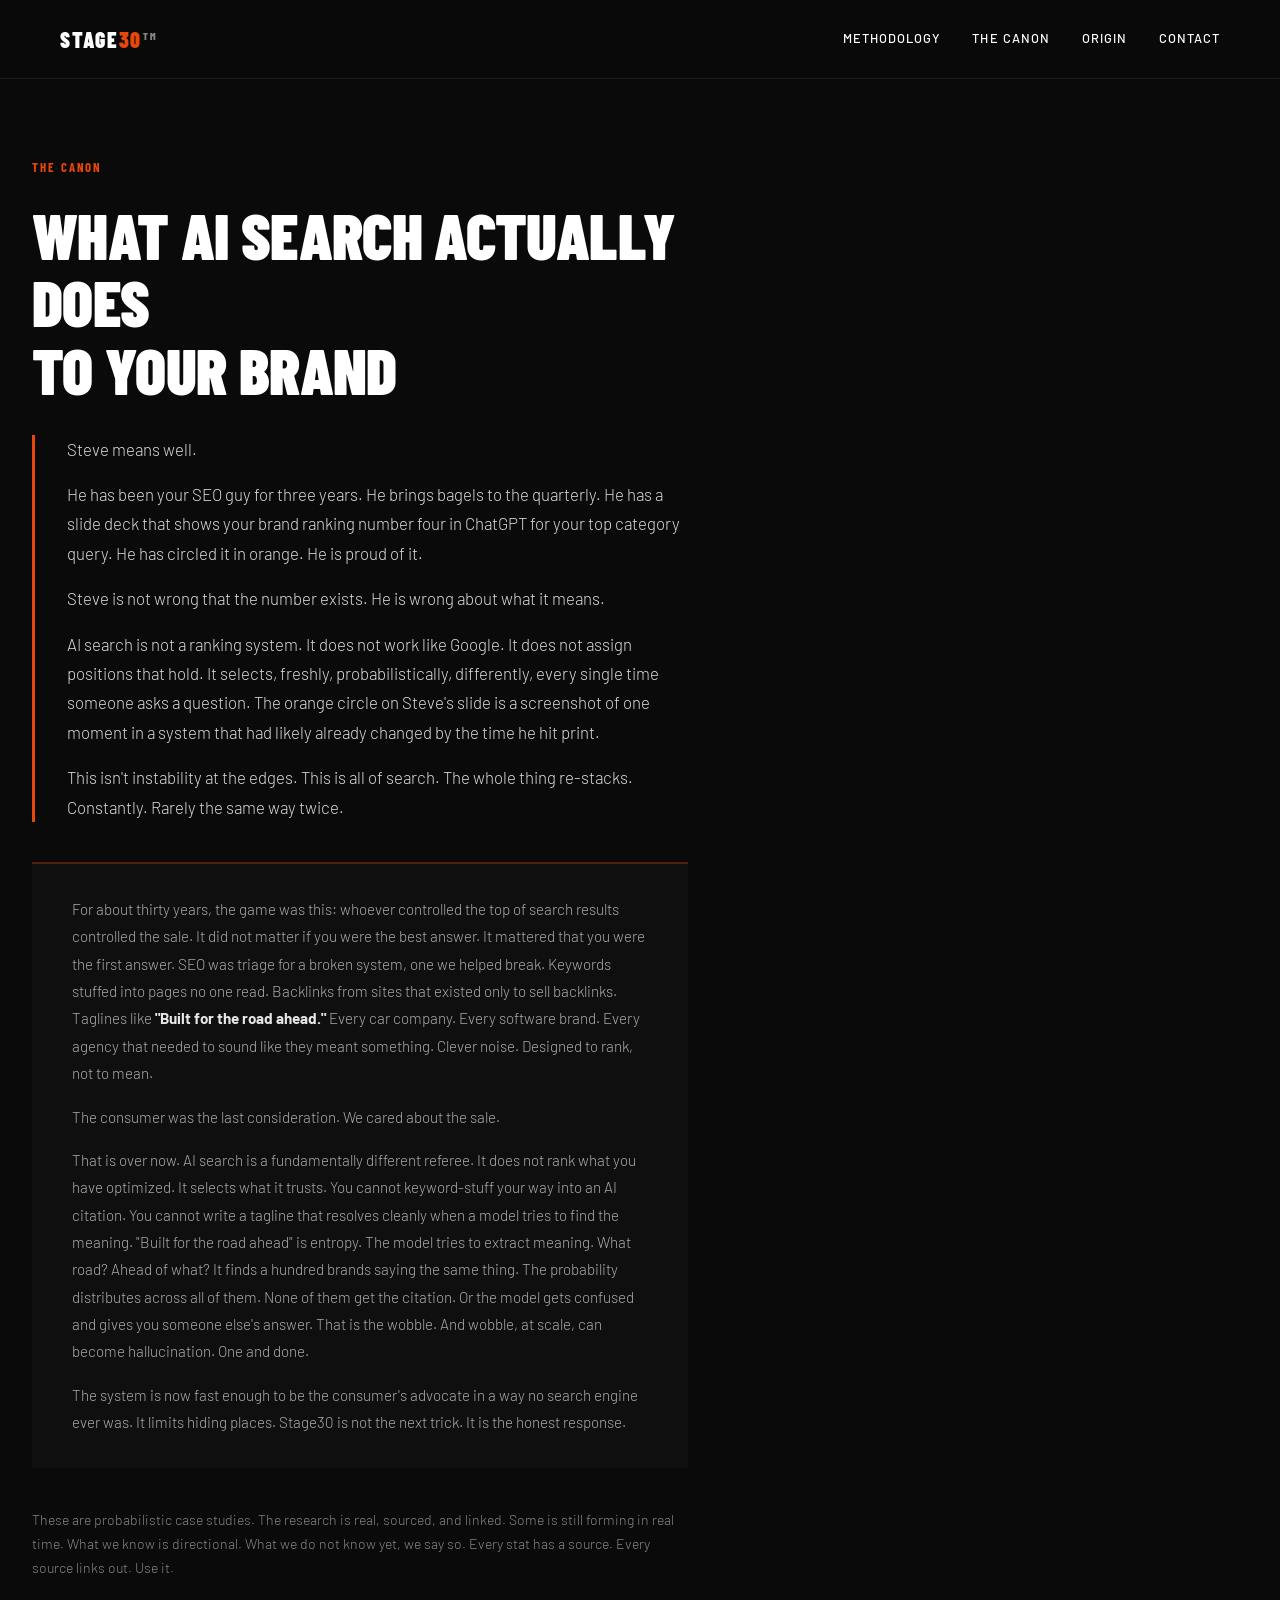
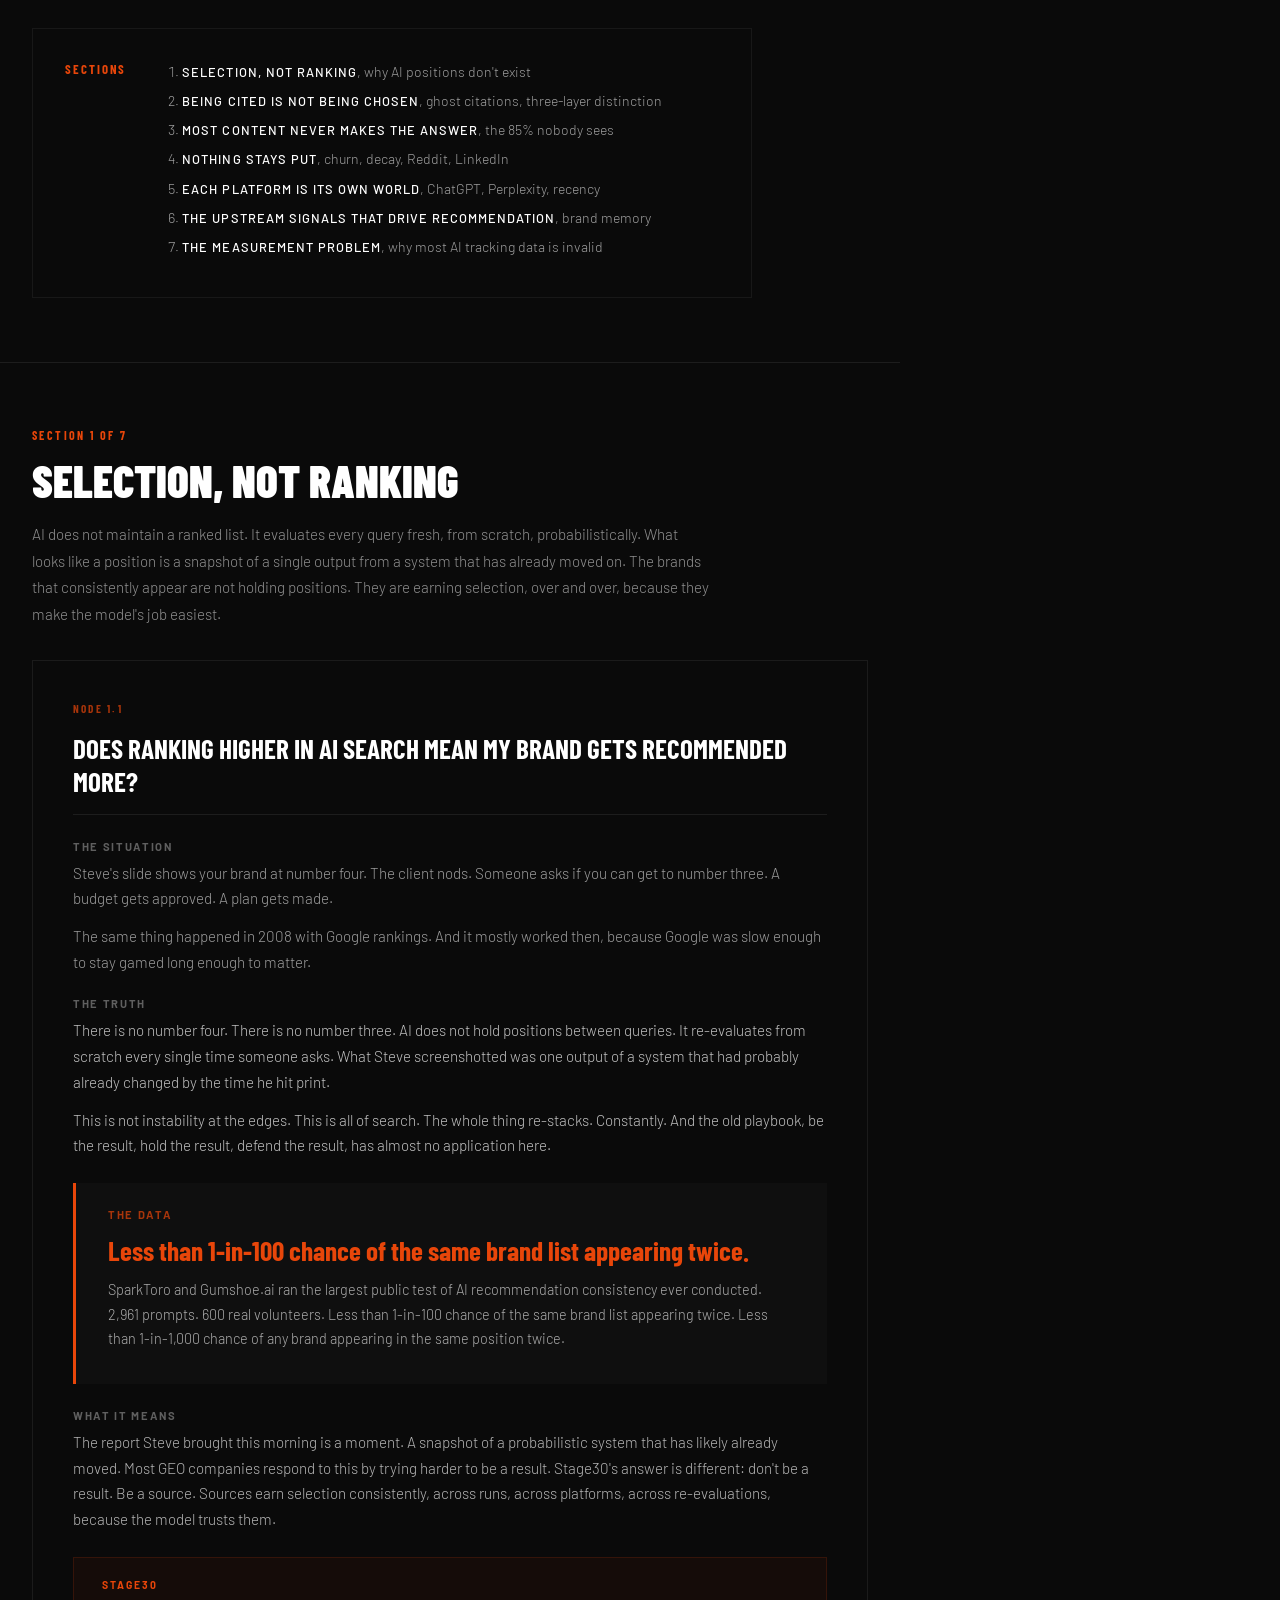
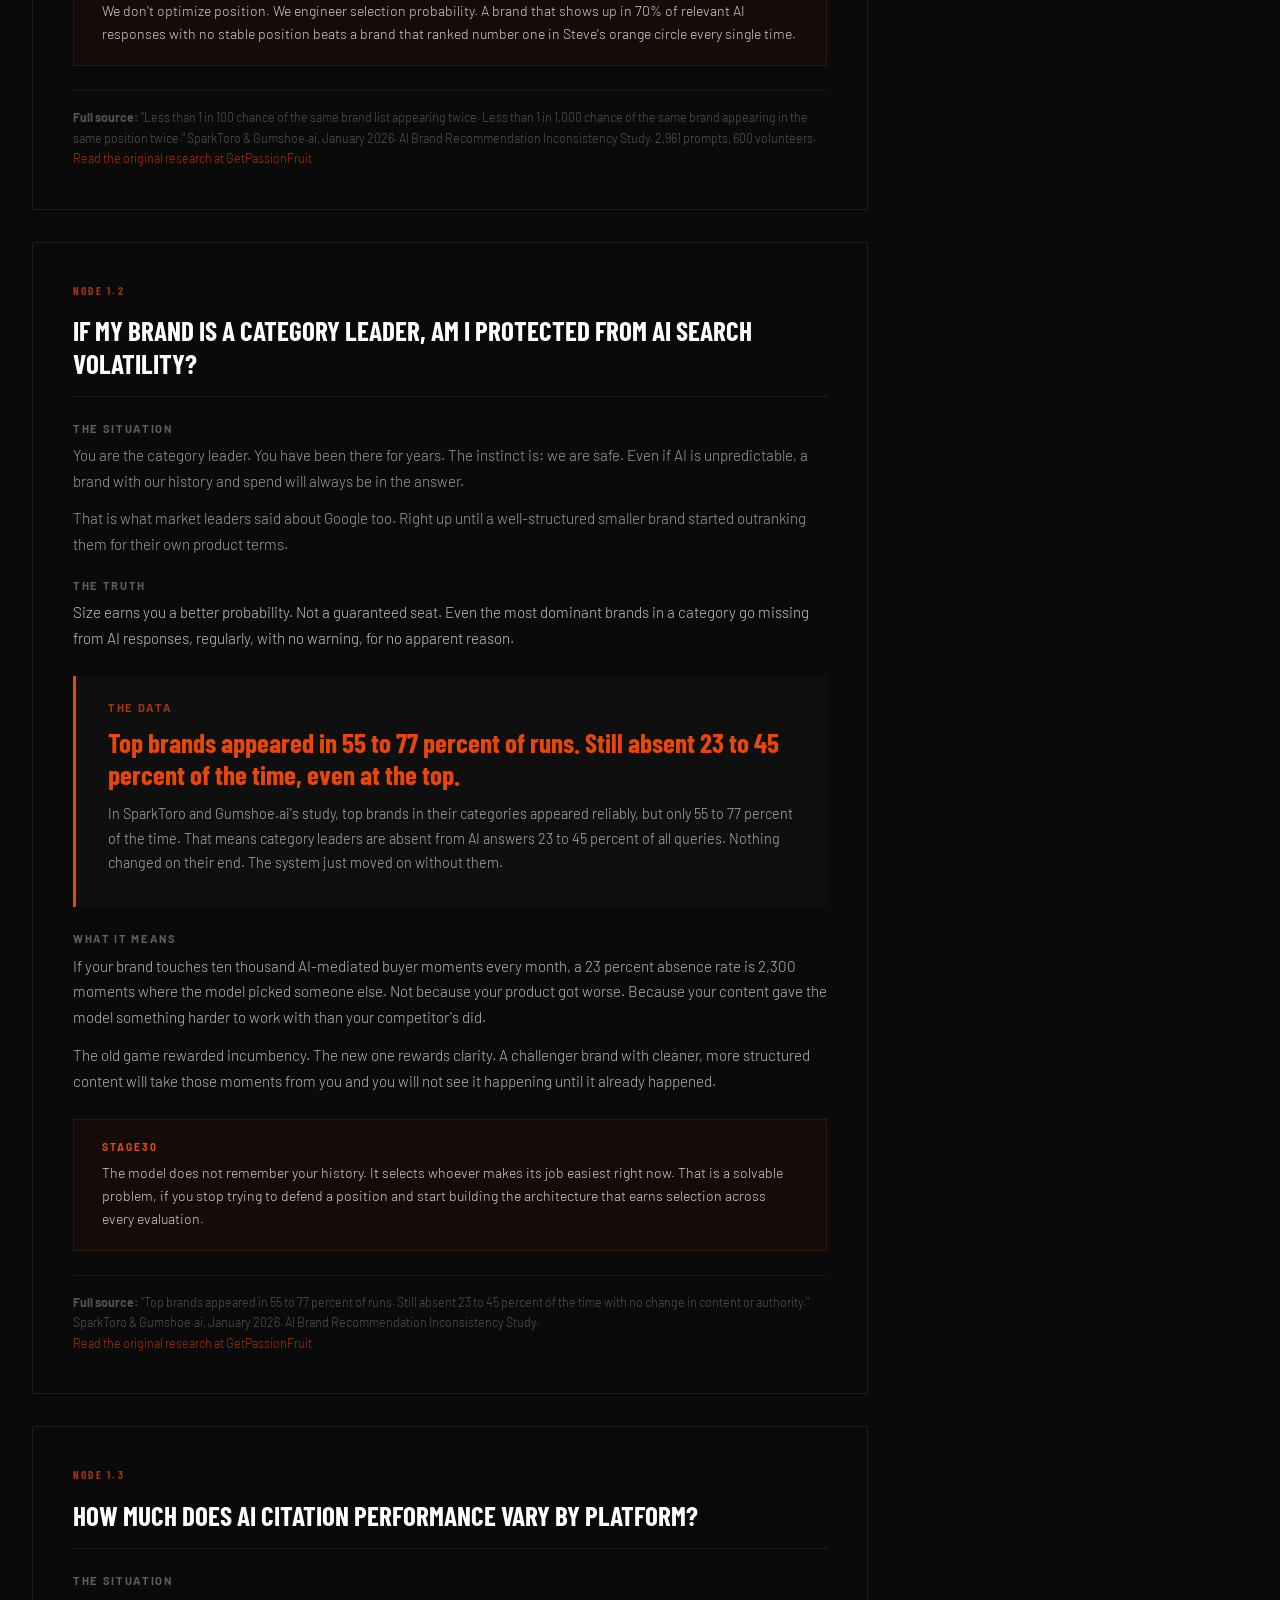
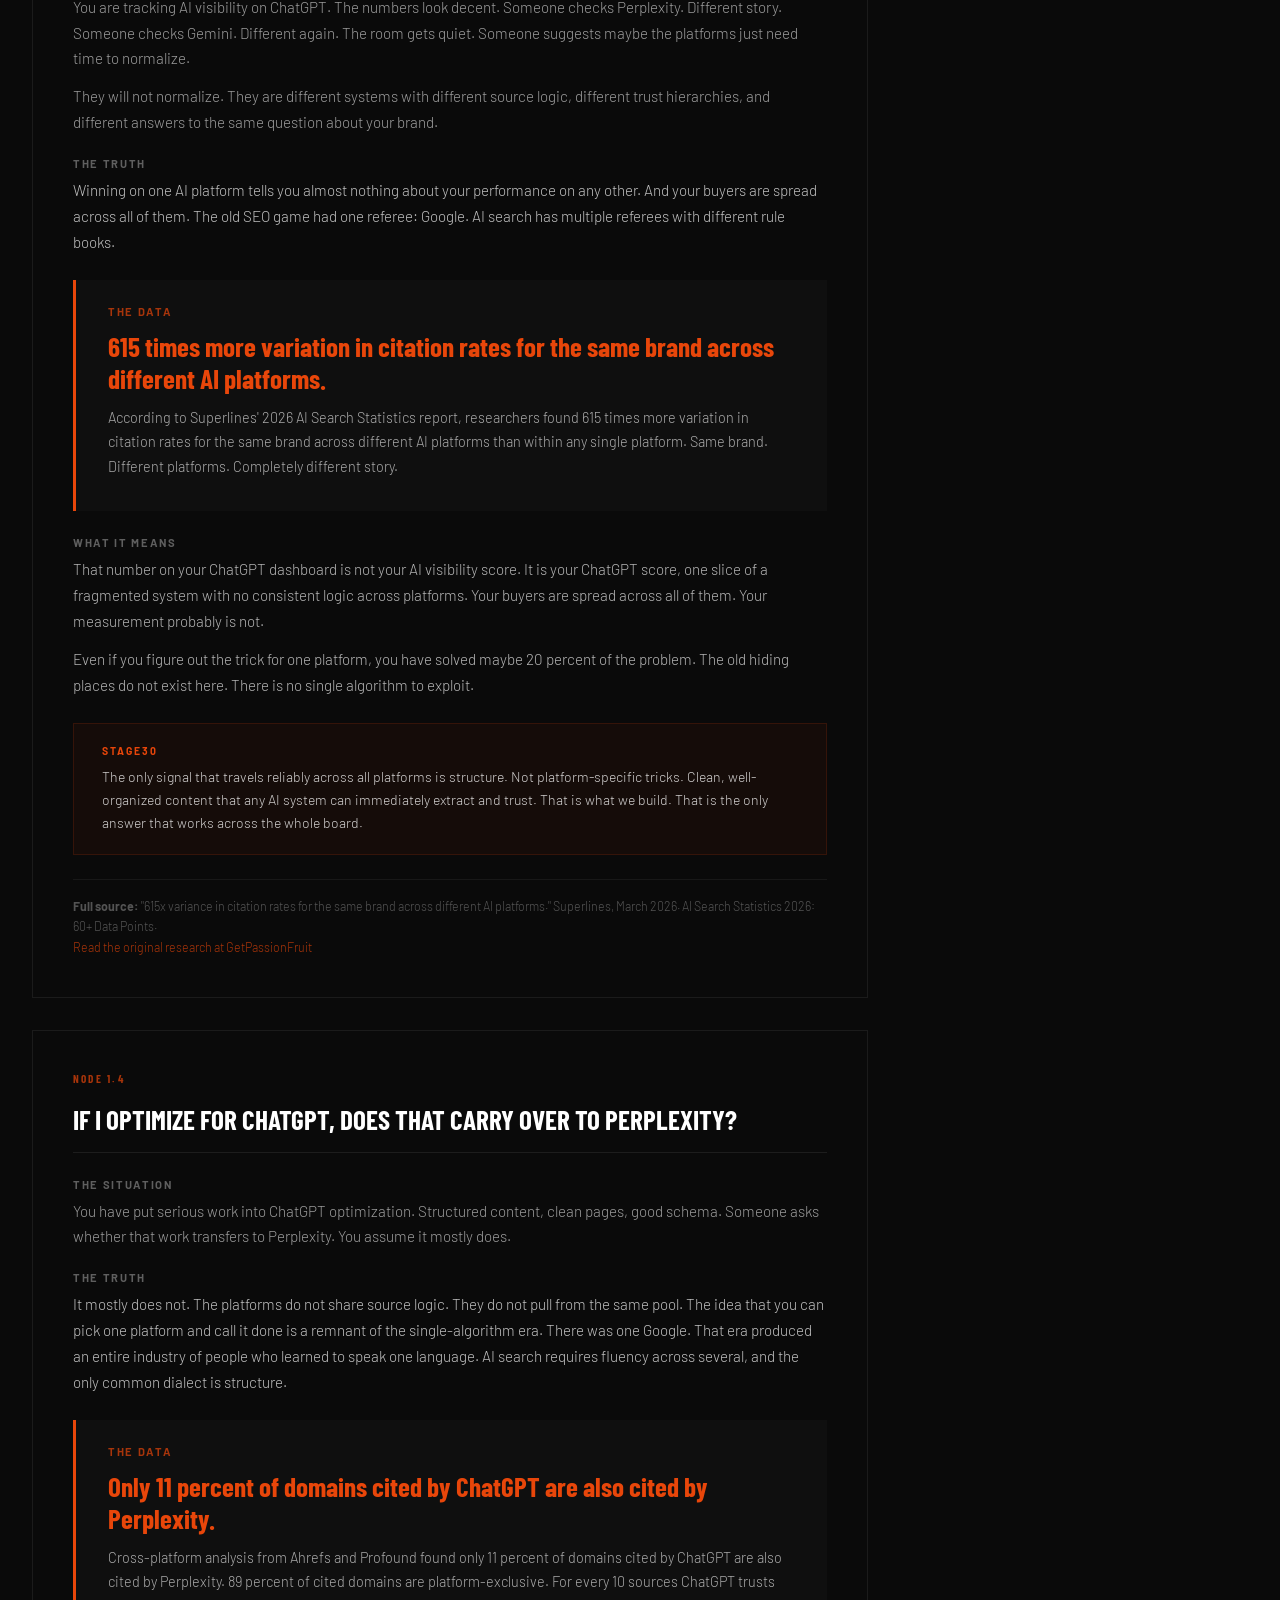
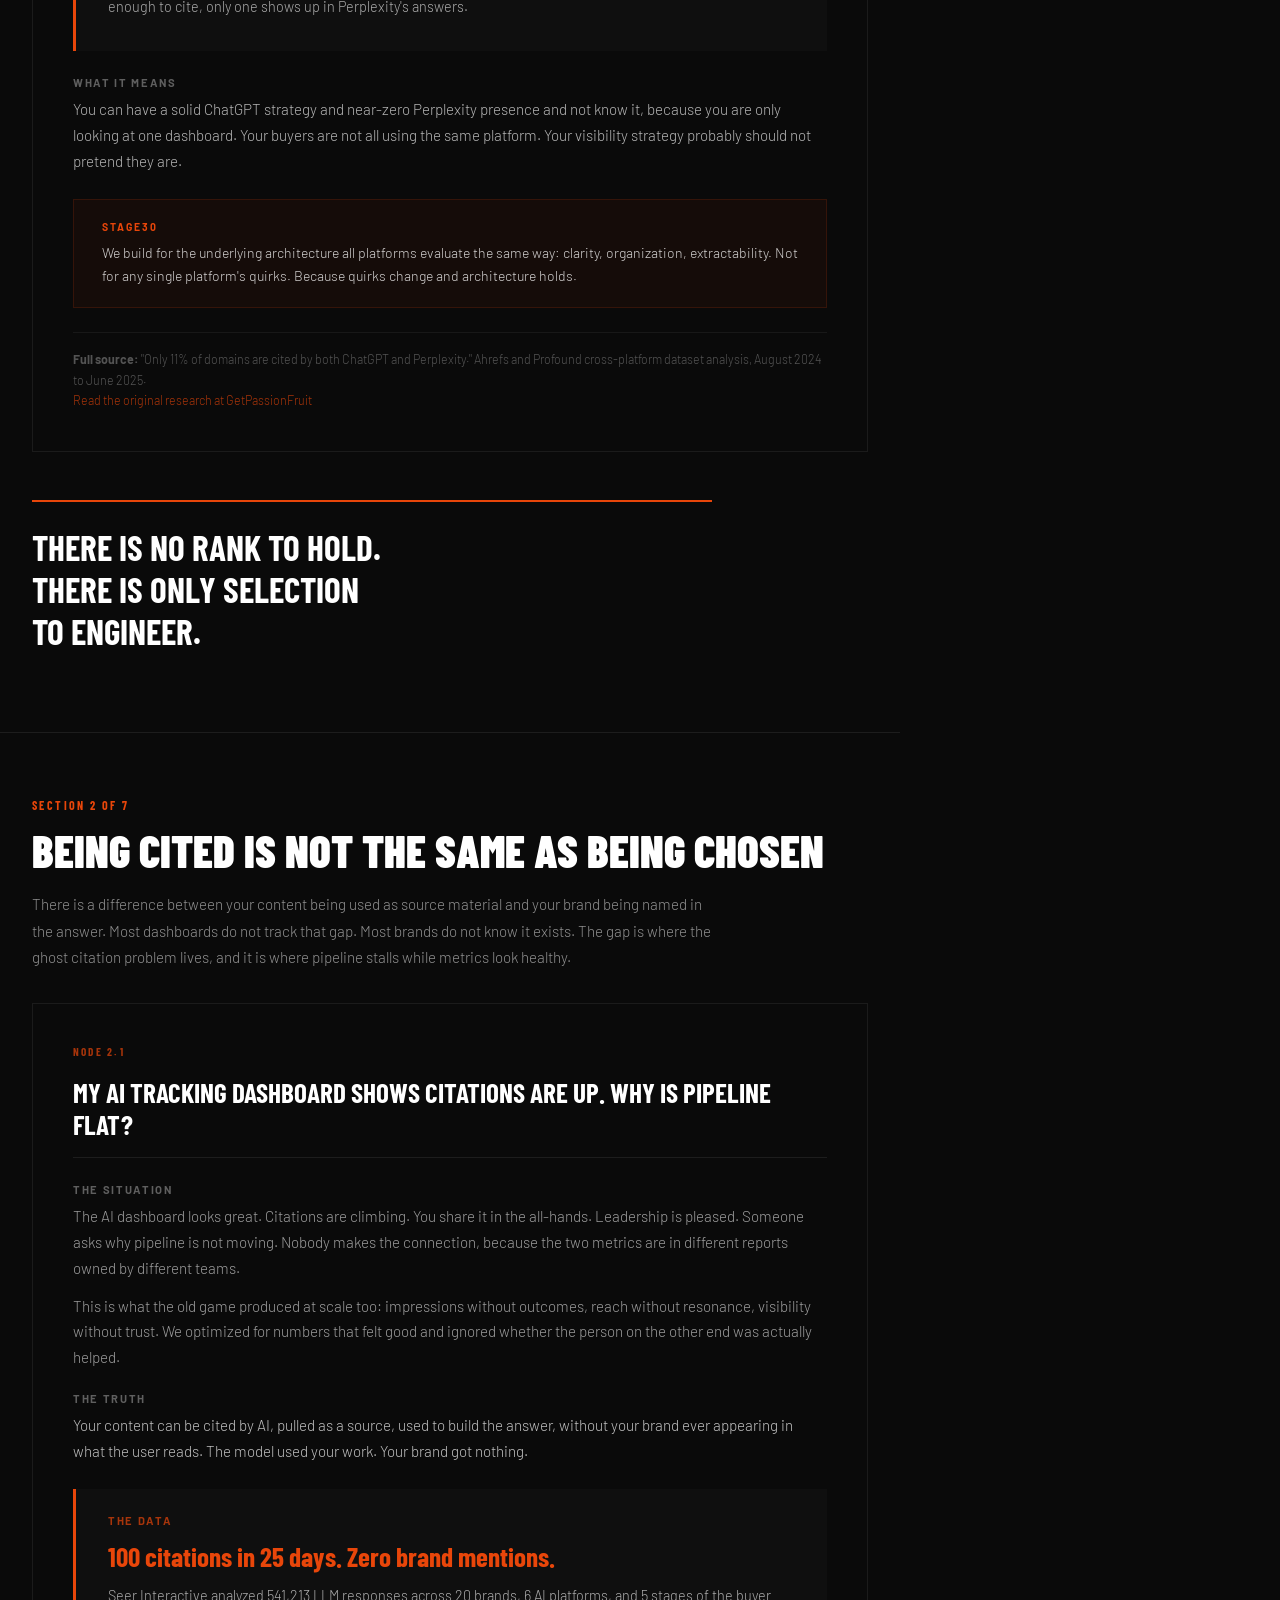
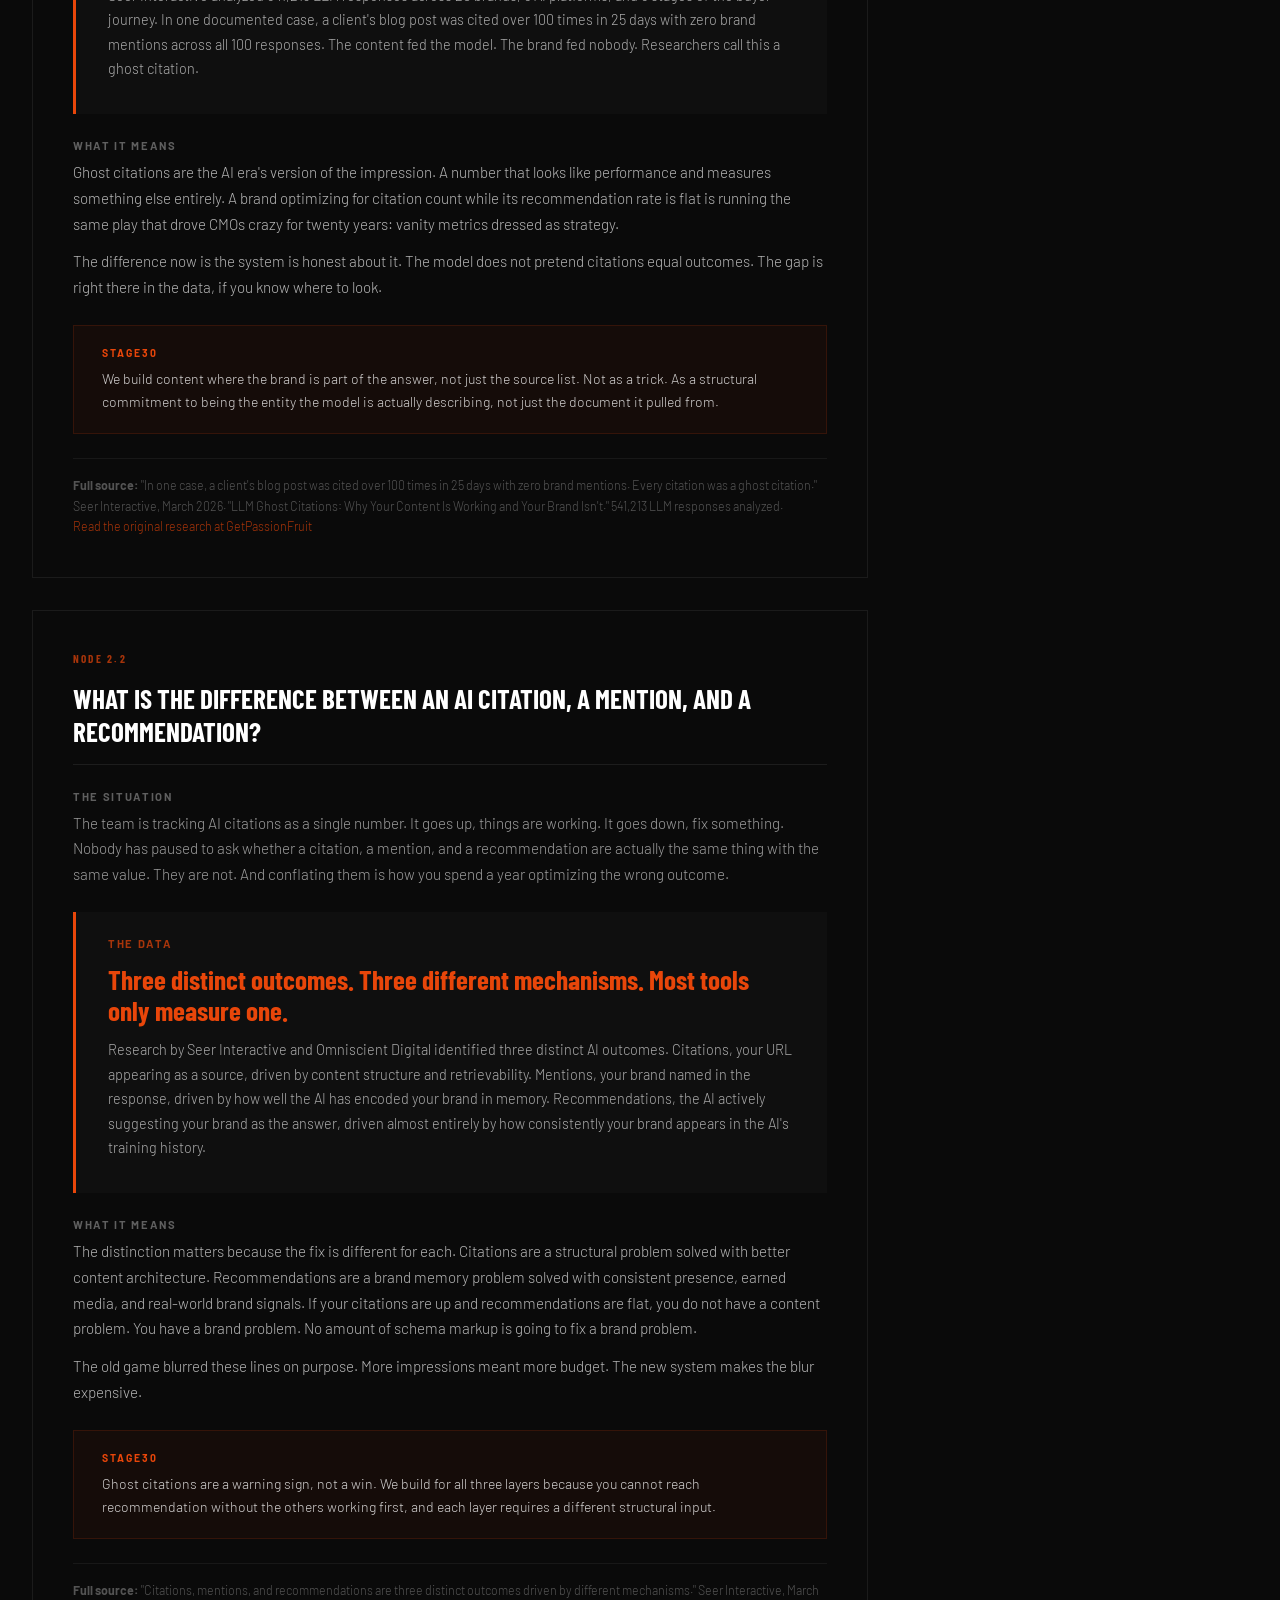
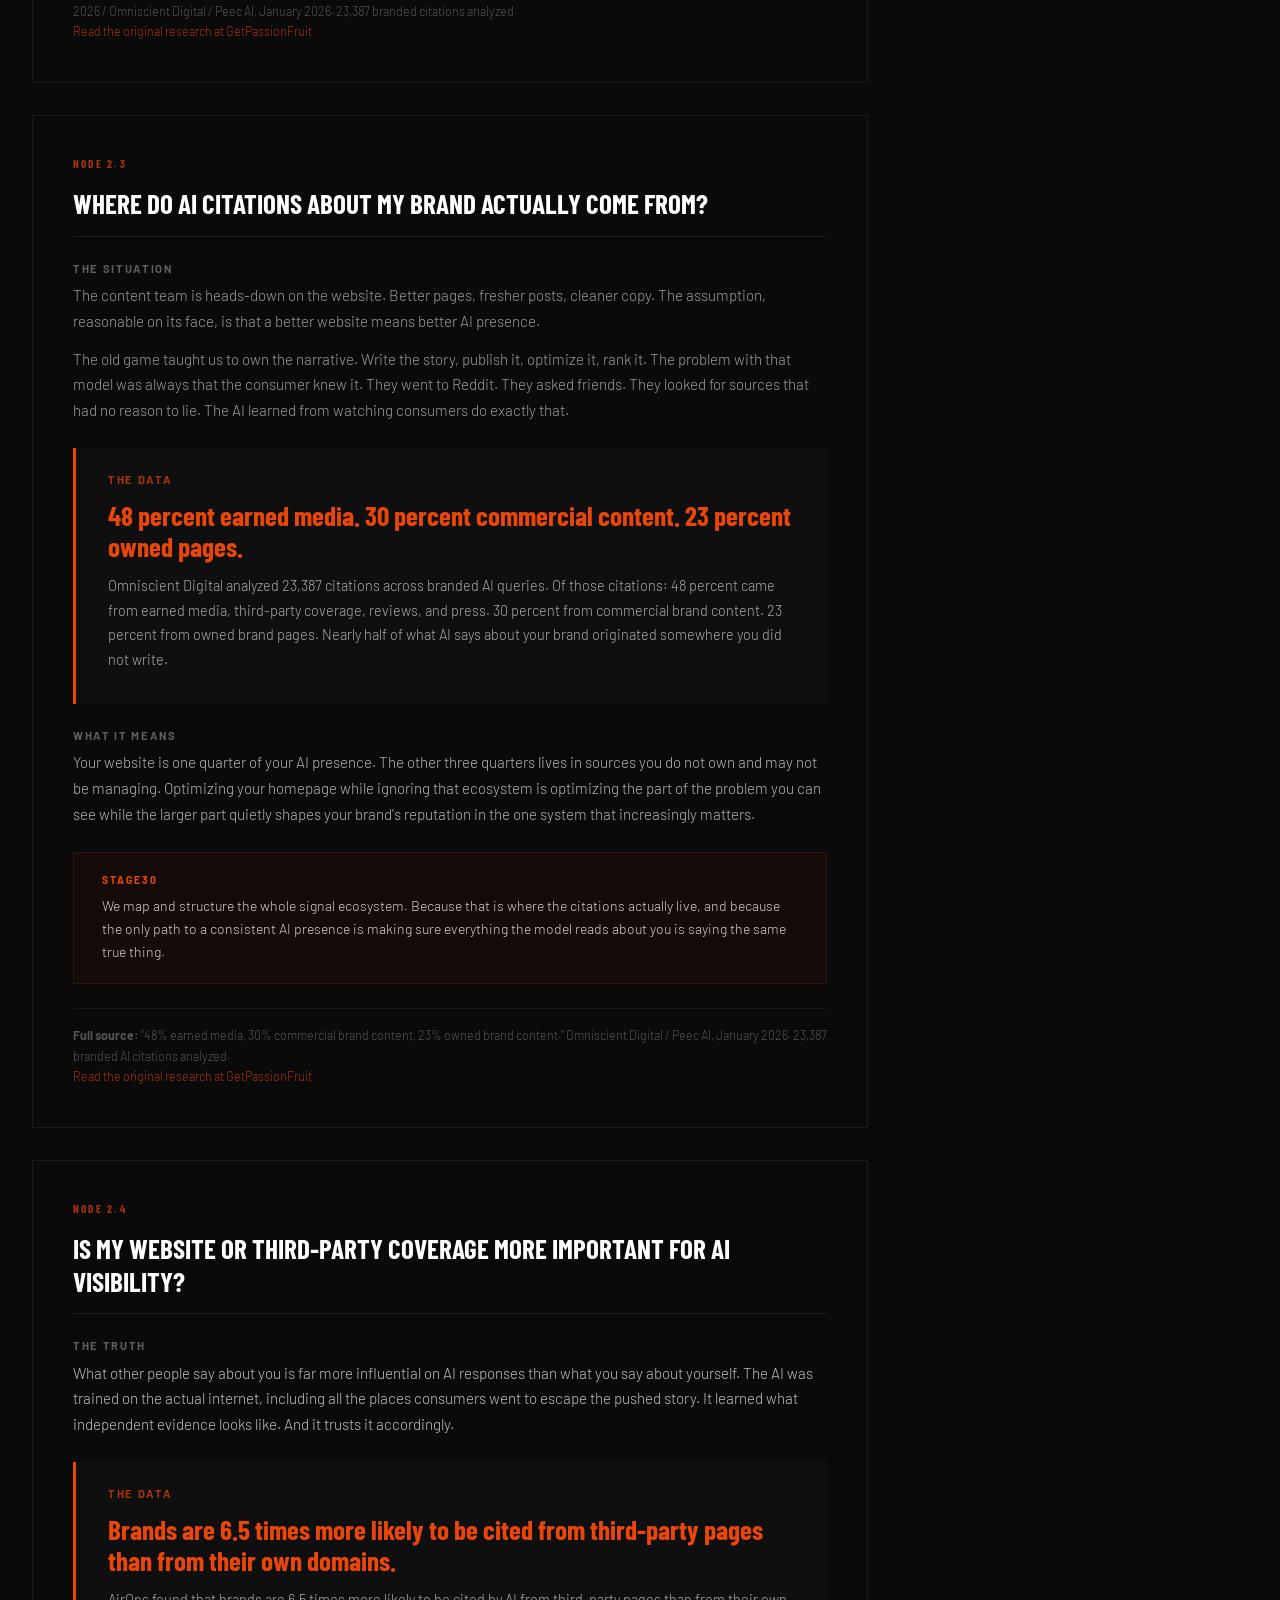
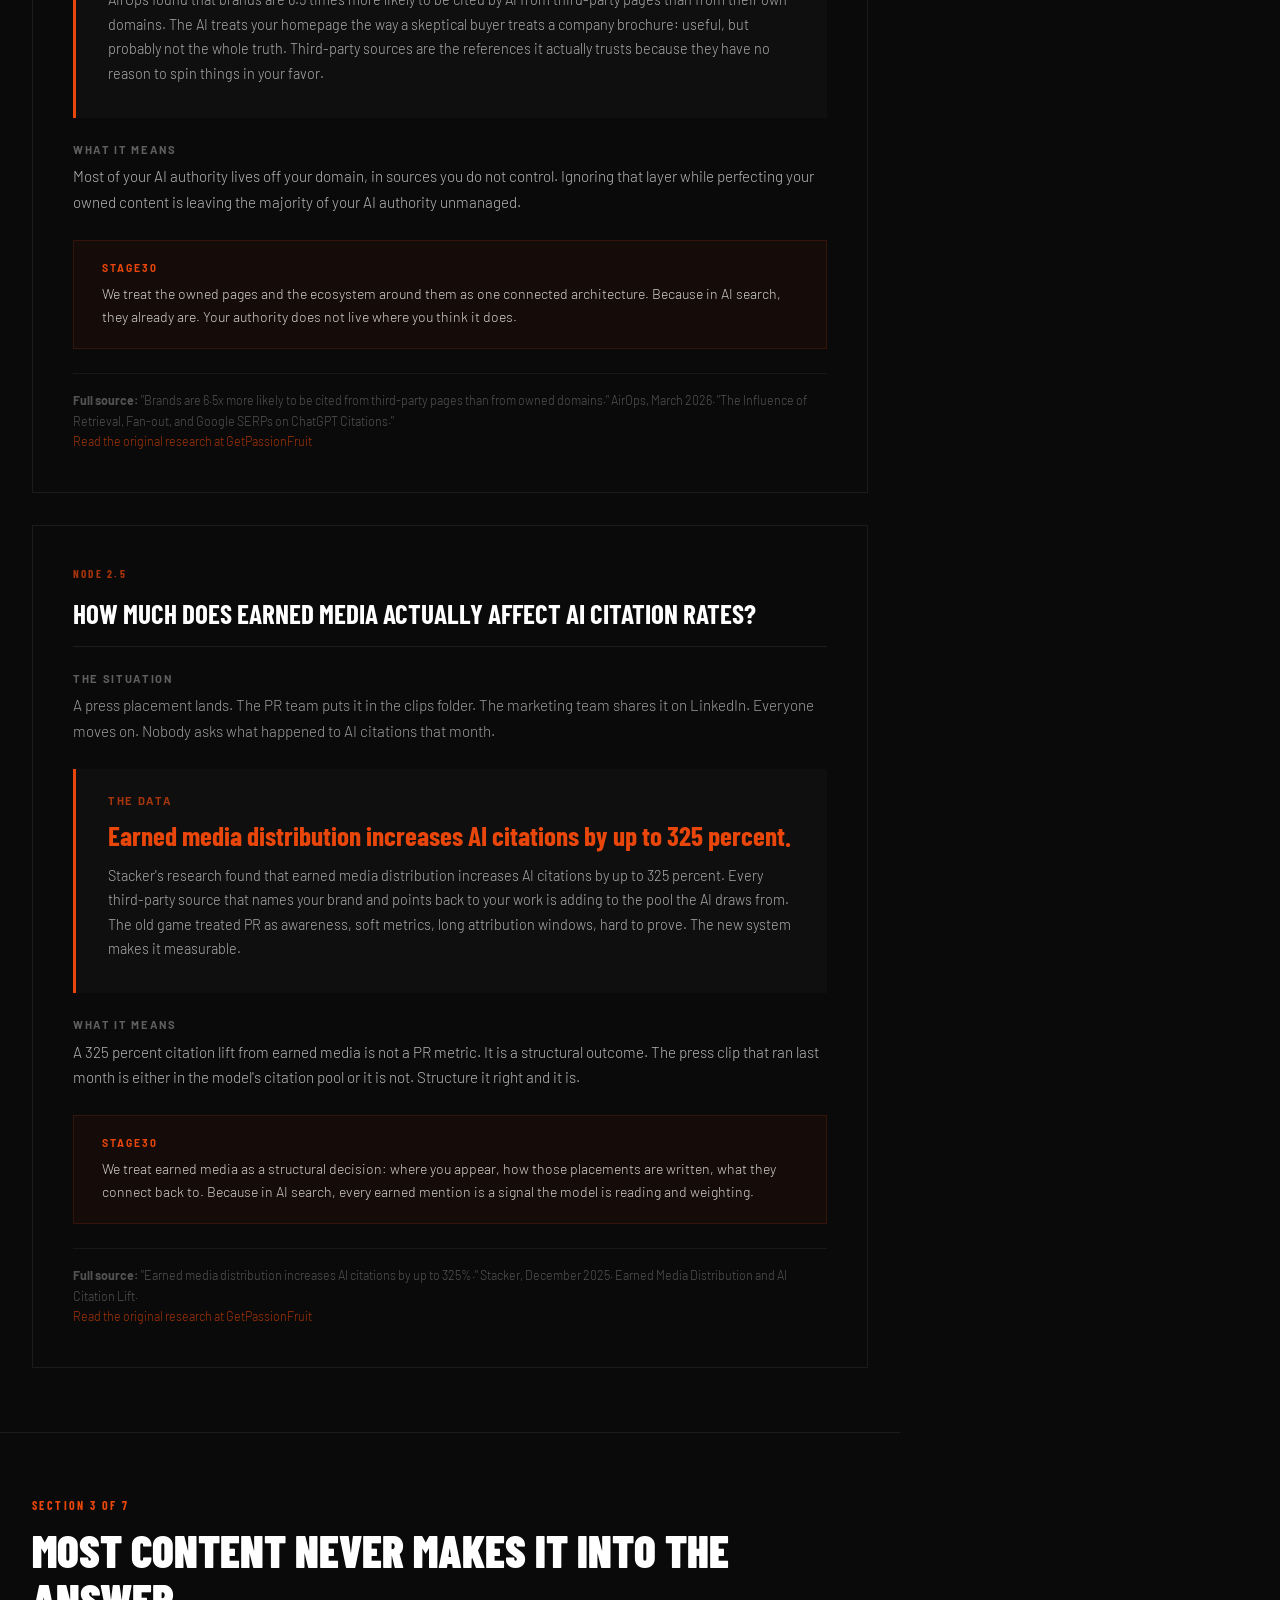
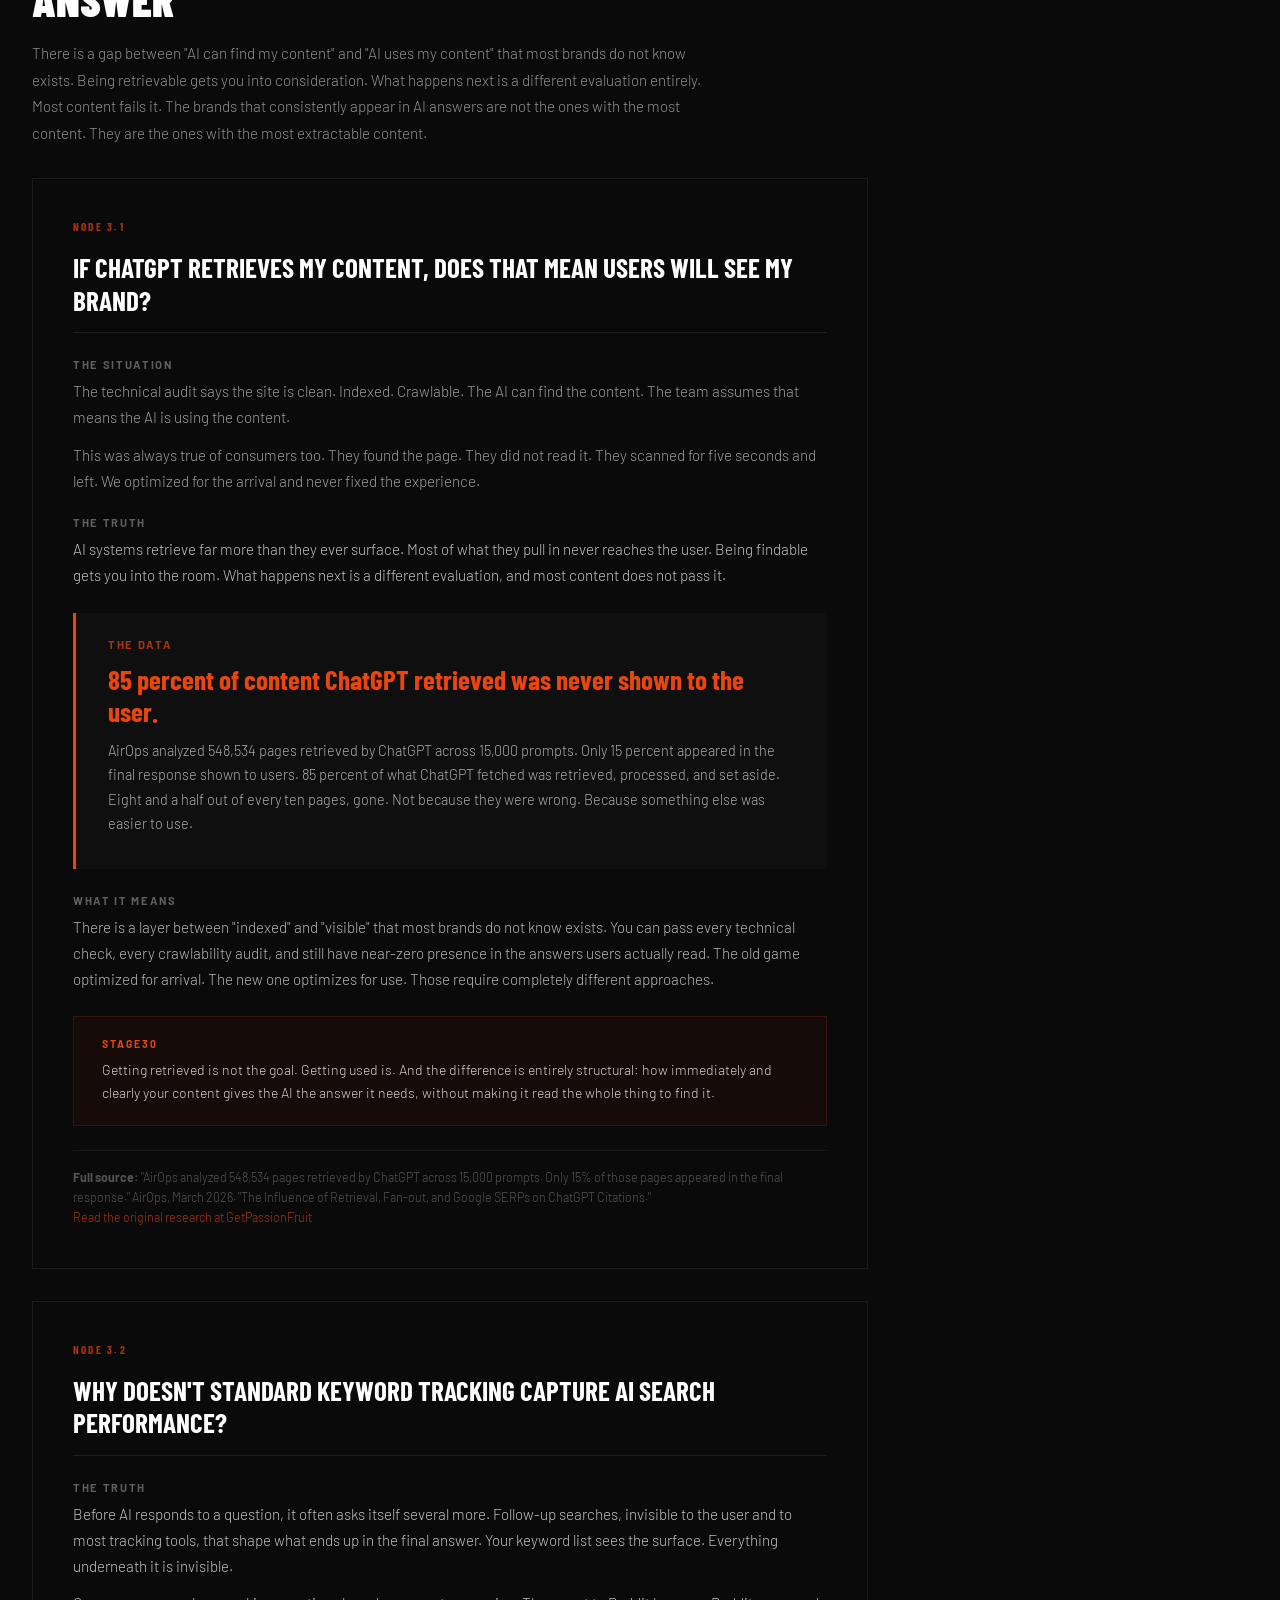
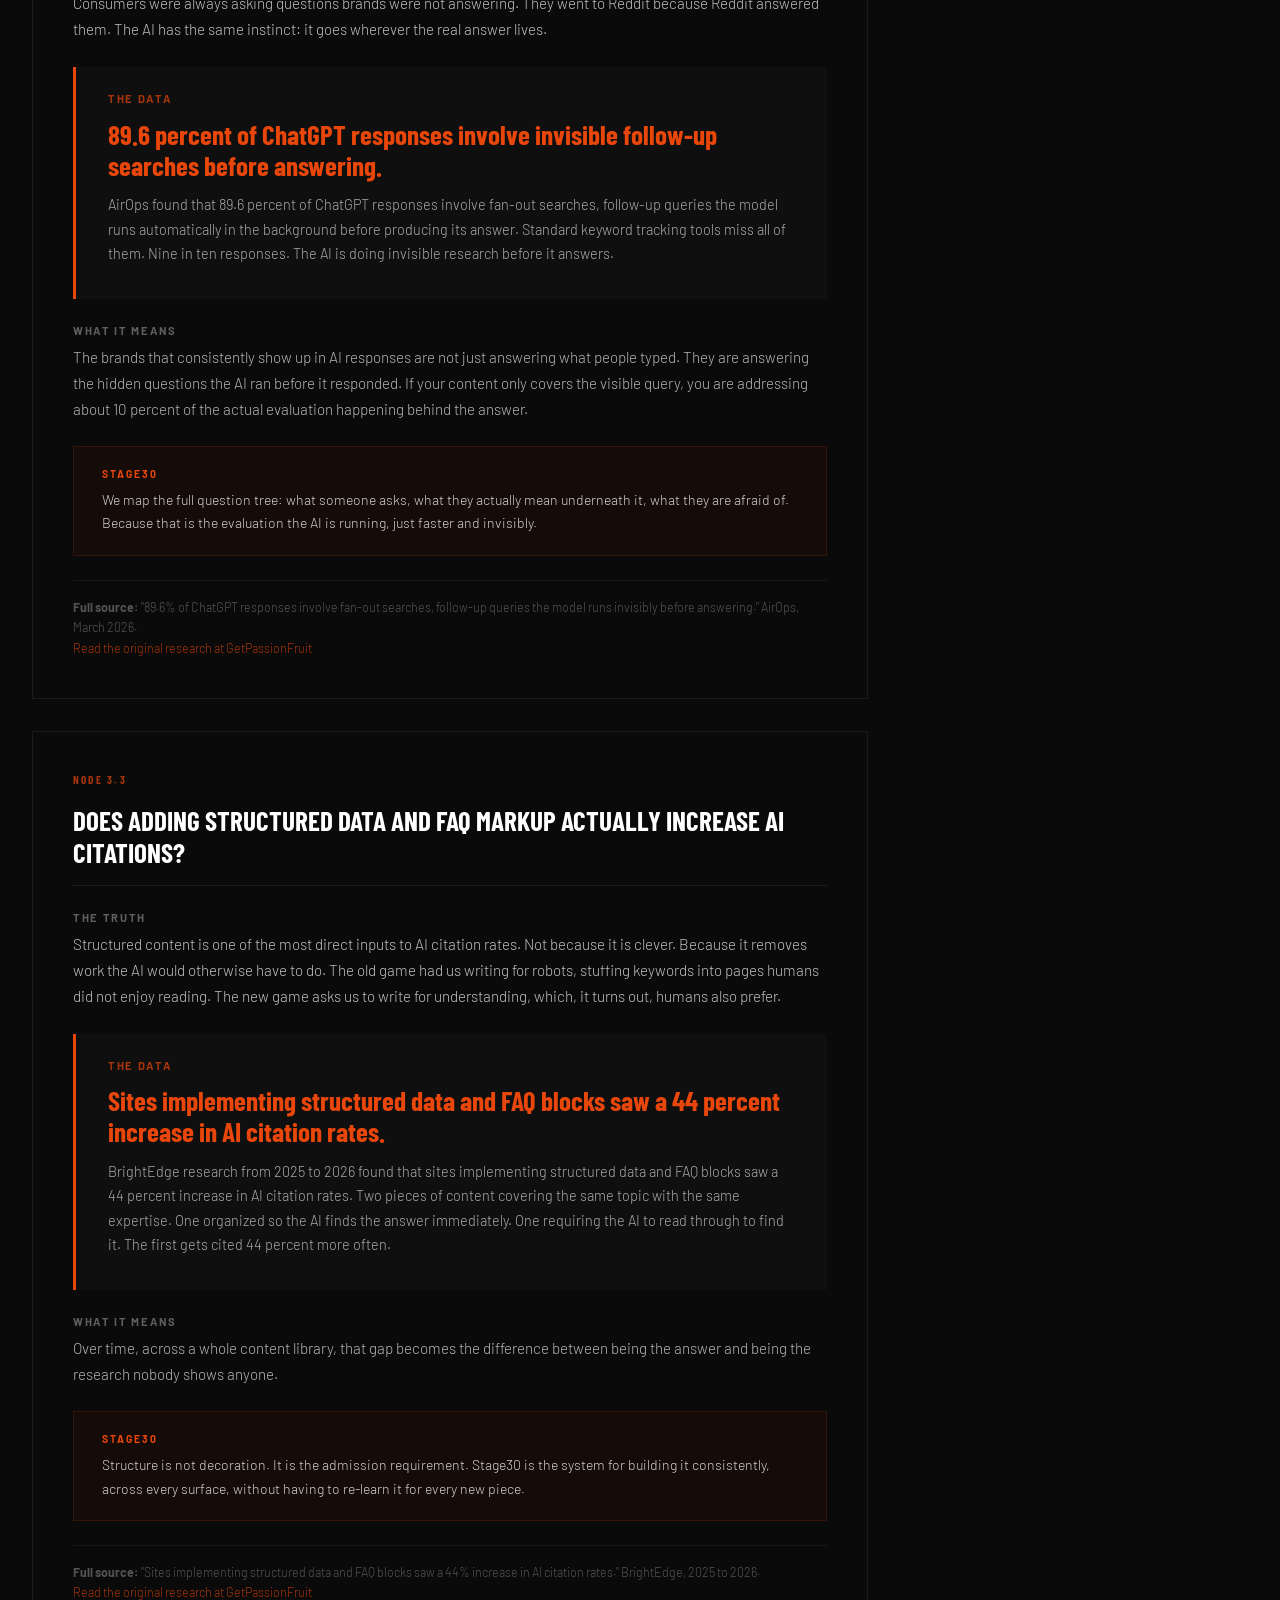
==== commit 02af1c52: "canon: add Origin nav link, match stat-headline weight to question headers, replace em-dashes" ====
--- a/canon.html
+++ b/canon.html
@@ -137,7 +137,7 @@
     .node-truth p { font-size: 0.95rem; color: rgba(255,255,255,0.75); line-height: 1.7; margin-bottom: 0.75rem; }
     .node-nucleus { background: #0f0f0f; border-left: 3px solid #E8460A; padding: 1.5rem 2rem; margin: 1.5rem 0; }
     .node-nucleus-label { font-size: 0.7rem; font-weight: 700; color: rgba(232,70,10,0.7); letter-spacing: 0.15em; text-transform: uppercase; margin-bottom: 0.75rem; }
-    .node-nucleus .stat-headline { font-family: 'Barlow Condensed', sans-serif; font-size: clamp(1.4rem, 3.5vw, 2rem); font-weight: 900; color: #E8460A; line-height: 1.15; margin-bottom: 0.75rem; }
+    .node-nucleus .stat-headline { font-family: 'Barlow Condensed', sans-serif; font-size: clamp(1.2rem, 3vw, 1.7rem); font-weight: 700; color: #E8460A; line-height: 1.15; margin-bottom: 0.75rem; }
     .node-nucleus p { font-size: 0.9rem; color: rgba(255,255,255,0.65); line-height: 1.7; margin-bottom: 0.5rem; }
     .node-meaning { margin-bottom: 1.25rem; }
     .node-meaning-label { font-size: 0.7rem; font-weight: 700; color: rgba(255,255,255,0.35); letter-spacing: 0.15em; text-transform: uppercase; margin-bottom: 0.4rem; }
@@ -165,6 +165,7 @@
     <nav aria-label="Main navigation">
       <a href="methodology.html">Methodology</a>
       <a href="canon.html" aria-current="page">The Canon</a>
+      <a href="origin.html">Origin</a>
       <a href="contact.html">Contact</a>
     </nav>
   </header>
@@ -197,13 +198,13 @@
     <nav class="canon-toc" aria-label="Canon sections">
       <h2>Sections</h2>
       <ol>
-        <li><a href="#section-selection">Selection, Not Ranking</a> — why AI positions don't exist</li>
-        <li><a href="#section-citation">Being Cited Is Not Being Chosen</a> — ghost citations, three-layer distinction</li>
-        <li><a href="#section-retrieval">Most Content Never Makes the Answer</a> — the 85% nobody sees</li>
-        <li><a href="#section-volatility">Nothing Stays Put</a> — churn, decay, Reddit, LinkedIn</li>
-        <li><a href="#section-platforms">Each Platform Is Its Own World</a> — ChatGPT, Perplexity, recency</li>
-        <li><a href="#section-brand">The Upstream Signals That Drive Recommendation</a> — brand memory</li>
-        <li><a href="#section-measurement">The Measurement Problem</a> — why most AI tracking data is invalid</li>
+        <li><a href="#section-selection">Selection, Not Ranking</a>, why AI positions don't exist</li>
+        <li><a href="#section-citation">Being Cited Is Not Being Chosen</a>, ghost citations, three-layer distinction</li>
+        <li><a href="#section-retrieval">Most Content Never Makes the Answer</a>, the 85% nobody sees</li>
+        <li><a href="#section-volatility">Nothing Stays Put</a>, churn, decay, Reddit, LinkedIn</li>
+        <li><a href="#section-platforms">Each Platform Is Its Own World</a>, ChatGPT, Perplexity, recency</li>
+        <li><a href="#section-brand">The Upstream Signals That Drive Recommendation</a>, brand memory</li>
+        <li><a href="#section-measurement">The Measurement Problem</a>, why most AI tracking data is invalid</li>
       </ol>
     </nav>
 
@@ -249,7 +250,7 @@
         </div>
 
         <div class="node-source">
-          <strong>Full source:</strong> "Less than 1 in 100 chance of the same brand list appearing twice. Less than 1 in 1,000 chance of the same brand appearing in the same position twice." — SparkToro &amp; Gumshoe.ai, January 2026. AI Brand Recommendation Inconsistency Study. 2,961 prompts, 600 volunteers.<br>
+          <strong>Full source:</strong> "Less than 1 in 100 chance of the same brand list appearing twice. Less than 1 in 1,000 chance of the same brand appearing in the same position twice." SparkToro &amp; Gumshoe.ai, January 2026. AI Brand Recommendation Inconsistency Study. 2,961 prompts, 600 volunteers.<br>
           <a href="https://www.getpassionfruit.com/research/why-ai-citations-might-not-be-the-best-visibility-metric-to-track-for-ai-search" rel="nofollow" target="_blank">Read the original research at GetPassionFruit</a>
         </div>
       </article>
@@ -288,7 +289,7 @@
         </div>
 
         <div class="node-source">
-          <strong>Full source:</strong> "Top brands appeared in 55 to 77 percent of runs. Still absent 23 to 45 percent of the time with no change in content or authority." — SparkToro &amp; Gumshoe.ai, January 2026. AI Brand Recommendation Inconsistency Study.<br>
+          <strong>Full source:</strong> "Top brands appeared in 55 to 77 percent of runs. Still absent 23 to 45 percent of the time with no change in content or authority." SparkToro &amp; Gumshoe.ai, January 2026. AI Brand Recommendation Inconsistency Study.<br>
           <a href="https://www.getpassionfruit.com/research/why-ai-citations-might-not-be-the-best-visibility-metric-to-track-for-ai-search" rel="nofollow" target="_blank">Read the original research at GetPassionFruit</a>
         </div>
       </article>
@@ -327,7 +328,7 @@
         </div>
 
         <div class="node-source">
-          <strong>Full source:</strong> "615x variance in citation rates for the same brand across different AI platforms." — Superlines, March 2026. AI Search Statistics 2026: 60+ Data Points.<br>
+          <strong>Full source:</strong> "615x variance in citation rates for the same brand across different AI platforms." Superlines, March 2026. AI Search Statistics 2026: 60+ Data Points.<br>
           <a href="https://www.getpassionfruit.com/research/why-ai-citations-might-not-be-the-best-visibility-metric-to-track-for-ai-search" rel="nofollow" target="_blank">Read the original research at GetPassionFruit</a>
         </div>
       </article>
@@ -364,7 +365,7 @@
         </div>
 
         <div class="node-source">
-          <strong>Full source:</strong> "Only 11% of domains are cited by both ChatGPT and Perplexity." — Ahrefs and Profound cross-platform dataset analysis, August 2024 to June 2025.<br>
+          <strong>Full source:</strong> "Only 11% of domains are cited by both ChatGPT and Perplexity." Ahrefs and Profound cross-platform dataset analysis, August 2024 to June 2025.<br>
           <a href="https://www.getpassionfruit.com/research/why-ai-citations-might-not-be-the-best-visibility-metric-to-track-for-ai-search" rel="nofollow" target="_blank">Read the original research at GetPassionFruit</a>
         </div>
       </article>
@@ -413,7 +414,7 @@
         </div>
 
         <div class="node-source">
-          <strong>Full source:</strong> "In one case, a client's blog post was cited over 100 times in 25 days with zero brand mentions. Every citation was a ghost citation." — Seer Interactive, March 2026. "LLM Ghost Citations: Why Your Content Is Working and Your Brand Isn't." 541,213 LLM responses analyzed.<br>
+          <strong>Full source:</strong> "In one case, a client's blog post was cited over 100 times in 25 days with zero brand mentions. Every citation was a ghost citation." Seer Interactive, March 2026. "LLM Ghost Citations: Why Your Content Is Working and Your Brand Isn't." 541,213 LLM responses analyzed.<br>
           <a href="https://www.getpassionfruit.com/research/why-ai-citations-might-not-be-the-best-visibility-metric-to-track-for-ai-search" rel="nofollow" target="_blank">Read the original research at GetPassionFruit</a>
         </div>
       </article>
@@ -446,7 +447,7 @@
         </div>
 
         <div class="node-source">
-          <strong>Full source:</strong> "Citations, mentions, and recommendations are three distinct outcomes driven by different mechanisms." — Seer Interactive, March 2026 / Omniscient Digital / Peec AI, January 2026. 23,387 branded citations analyzed.<br>
+          <strong>Full source:</strong> "Citations, mentions, and recommendations are three distinct outcomes driven by different mechanisms." Seer Interactive, March 2026 / Omniscient Digital / Peec AI, January 2026. 23,387 branded citations analyzed.<br>
           <a href="https://www.getpassionfruit.com/research/why-ai-citations-might-not-be-the-best-visibility-metric-to-track-for-ai-search" rel="nofollow" target="_blank">Read the original research at GetPassionFruit</a>
         </div>
       </article>
@@ -479,7 +480,7 @@
         </div>
 
         <div class="node-source">
-          <strong>Full source:</strong> "48% earned media, 30% commercial brand content, 23% owned brand content." — Omniscient Digital / Peec AI, January 2026. 23,387 branded AI citations analyzed.<br>
+          <strong>Full source:</strong> "48% earned media, 30% commercial brand content, 23% owned brand content." Omniscient Digital / Peec AI, January 2026. 23,387 branded AI citations analyzed.<br>
           <a href="https://www.getpassionfruit.com/research/why-ai-citations-might-not-be-the-best-visibility-metric-to-track-for-ai-search" rel="nofollow" target="_blank">Read the original research at GetPassionFruit</a>
         </div>
       </article>
@@ -511,7 +512,7 @@
         </div>
 
         <div class="node-source">
-          <strong>Full source:</strong> "Brands are 6.5x more likely to be cited from third-party pages than from owned domains." — AirOps, March 2026. "The Influence of Retrieval, Fan-out, and Google SERPs on ChatGPT Citations."<br>
+          <strong>Full source:</strong> "Brands are 6.5x more likely to be cited from third-party pages than from owned domains." AirOps, March 2026. "The Influence of Retrieval, Fan-out, and Google SERPs on ChatGPT Citations."<br>
           <a href="https://www.getpassionfruit.com/research/why-ai-citations-might-not-be-the-best-visibility-metric-to-track-for-ai-search" rel="nofollow" target="_blank">Read the original research at GetPassionFruit</a>
         </div>
       </article>
@@ -543,7 +544,7 @@
         </div>
 
         <div class="node-source">
-          <strong>Full source:</strong> "Earned media distribution increases AI citations by up to 325%." — Stacker, December 2025. Earned Media Distribution and AI Citation Lift.<br>
+          <strong>Full source:</strong> "Earned media distribution increases AI citations by up to 325%." Stacker, December 2025. Earned Media Distribution and AI Citation Lift.<br>
           <a href="https://www.getpassionfruit.com/research/why-ai-citations-might-not-be-the-best-visibility-metric-to-track-for-ai-search" rel="nofollow" target="_blank">Read the original research at GetPassionFruit</a>
         </div>
       </article>
@@ -589,7 +590,7 @@
         </div>
 
         <div class="node-source">
-          <strong>Full source:</strong> "AirOps analyzed 548,534 pages retrieved by ChatGPT across 15,000 prompts. Only 15% of those pages appeared in the final response." — AirOps, March 2026. "The Influence of Retrieval, Fan-out, and Google SERPs on ChatGPT Citations."<br>
+          <strong>Full source:</strong> "AirOps analyzed 548,534 pages retrieved by ChatGPT across 15,000 prompts. Only 15% of those pages appeared in the final response." AirOps, March 2026. "The Influence of Retrieval, Fan-out, and Google SERPs on ChatGPT Citations."<br>
           <a href="https://www.getpassionfruit.com/research/why-ai-citations-might-not-be-the-best-visibility-metric-to-track-for-ai-search" rel="nofollow" target="_blank">Read the original research at GetPassionFruit</a>
         </div>
       </article>
@@ -622,7 +623,7 @@
         </div>
 
         <div class="node-source">
-          <strong>Full source:</strong> "89.6% of ChatGPT responses involve fan-out searches, follow-up queries the model runs invisibly before answering." — AirOps, March 2026.<br>
+          <strong>Full source:</strong> "89.6% of ChatGPT responses involve fan-out searches, follow-up queries the model runs invisibly before answering." AirOps, March 2026.<br>
           <a href="https://www.getpassionfruit.com/research/why-ai-citations-might-not-be-the-best-visibility-metric-to-track-for-ai-search" rel="nofollow" target="_blank">Read the original research at GetPassionFruit</a>
         </div>
       </article>
@@ -654,7 +655,7 @@
         </div>
 
         <div class="node-source">
-          <strong>Full source:</strong> "Sites implementing structured data and FAQ blocks saw a 44% increase in AI citation rates." — BrightEdge, 2025 to 2026.<br>
+          <strong>Full source:</strong> "Sites implementing structured data and FAQ blocks saw a 44% increase in AI citation rates." BrightEdge, 2025 to 2026.<br>
           <a href="https://www.getpassionfruit.com/research/why-ai-citations-might-not-be-the-best-visibility-metric-to-track-for-ai-search" rel="nofollow" target="_blank">Read the original research at GetPassionFruit</a>
         </div>
       </article>
@@ -691,7 +692,7 @@
         </div>
 
         <div class="node-source">
-          <strong>Full source:</strong> "68.7% of pages retrieved by ChatGPT lacked the structural signals needed for content to be used in responses." — AirOps, 2026 State of AI Search.<br>
+          <strong>Full source:</strong> "68.7% of pages retrieved by ChatGPT lacked the structural signals needed for content to be used in responses." AirOps, 2026 State of AI Search.<br>
           <a href="https://www.getpassionfruit.com/research/why-ai-citations-might-not-be-the-best-visibility-metric-to-track-for-ai-search" rel="nofollow" target="_blank">Read the original research at GetPassionFruit</a>
         </div>
       </article>
@@ -718,7 +719,7 @@
         </div>
 
         <div class="node-source">
-          <strong>Full source:</strong> "Structured content increases AI visibility by up to 40%." — Aggarwal et al., 2024. Princeton University / Georgia Tech. "Generative Engine Optimization." Published SIGKDD 2024.<br>
+          <strong>Full source:</strong> "Structured content increases AI visibility by up to 40%." Aggarwal et al., 2024. Princeton University / Georgia Tech. "Generative Engine Optimization." Published SIGKDD 2024.<br>
           <a href="https://www.getpassionfruit.com/research/why-ai-citations-might-not-be-the-best-visibility-metric-to-track-for-ai-search" rel="nofollow" target="_blank">Read the original research at GetPassionFruit</a>
         </div>
       </article>
@@ -761,7 +762,7 @@
         </div>
 
         <div class="node-source">
-          <strong>Full source:</strong> "AI Overview content changes 70% of the time for the same query." — Ahrefs, November to December 2025.<br>
+          <strong>Full source:</strong> "AI Overview content changes 70% of the time for the same query." Ahrefs, November to December 2025.<br>
           <a href="https://www.getpassionfruit.com/research/why-ai-citations-might-not-be-the-best-visibility-metric-to-track-for-ai-search" rel="nofollow" target="_blank">Read the original research at GetPassionFruit</a>
         </div>
       </article>
@@ -798,7 +799,7 @@
         </div>
 
         <div class="node-source">
-          <strong>Full source:</strong> "40 to 60% of cited domains change month over month. Over six months, the majority of citation slots turn over completely." — Profound, August 2024 to June 2025. 680 million citations tracked.<br>
+          <strong>Full source:</strong> "40 to 60% of cited domains change month over month. Over six months, the majority of citation slots turn over completely." Profound, August 2024 to June 2025. 680 million citations tracked.<br>
           <a href="https://www.getpassionfruit.com/research/why-ai-citations-might-not-be-the-best-visibility-metric-to-track-for-ai-search" rel="nofollow" target="_blank">Read the original research at GetPassionFruit</a>
         </div>
       </article>
@@ -830,7 +831,7 @@
         </div>
 
         <div class="node-source">
-          <strong>Full source:</strong> "Content not updated in 12+ months sees citation rates drop 3x vs. recently refreshed content." — GenOptima, March 2026. AI Brand Visibility Report.<br>
+          <strong>Full source:</strong> "Content not updated in 12+ months sees citation rates drop 3x vs. recently refreshed content." GenOptima, March 2026. AI Brand Visibility Report.<br>
           <a href="https://www.getpassionfruit.com/research/why-ai-citations-might-not-be-the-best-visibility-metric-to-track-for-ai-search" rel="nofollow" target="_blank">Read the original research at GetPassionFruit</a>
         </div>
       </article>
@@ -864,7 +865,7 @@
         </div>
 
         <div class="node-source">
-          <strong>Full source:</strong> "Reddit citation share grew at least 73% across commercial categories between October 2025 and January 2026." — Tinuiti, Q1 2026. AI Citation Trends Report: 9 Verticals, 7 Platforms.<br>
+          <strong>Full source:</strong> "Reddit citation share grew at least 73% across commercial categories between October 2025 and January 2026." Tinuiti, Q1 2026. AI Citation Trends Report: 9 Verticals, 7 Platforms.<br>
           <a href="https://www.getpassionfruit.com/research/why-ai-citations-might-not-be-the-best-visibility-metric-to-track-for-ai-search" rel="nofollow" target="_blank">Read the original research at GetPassionFruit</a>
         </div>
       </article>
@@ -896,7 +897,7 @@
         </div>
 
         <div class="node-source">
-          <strong>Full source:</strong> "LinkedIn surged from outside the top 20 to approximately #3 for professional queries between November 2025 and February 2026. It now appears in 16% of LLM answers." — Profound, November 2025 to February 2026 / Semrush, January to February 2026. 89,000 URLs analyzed.<br>
+          <strong>Full source:</strong> "LinkedIn surged from outside the top 20 to approximately #3 for professional queries between November 2025 and February 2026. It now appears in 16% of LLM answers." Profound, November 2025 to February 2026 / Semrush, January to February 2026. 89,000 URLs analyzed.<br>
           <a href="https://www.getpassionfruit.com/research/why-ai-citations-might-not-be-the-best-visibility-metric-to-track-for-ai-search" rel="nofollow" target="_blank">Read the original research at GetPassionFruit</a>
         </div>
       </article>
@@ -936,7 +937,7 @@
         </div>
 
         <div class="node-source">
-          <strong>Full source:</strong> "Wikipedia accounts for 7.8% of all ChatGPT citations and holds 47.9% of relative share among its top 10 citation sources." — Profound, August 2024 to June 2025. 680 million citations analyzed.<br>
+          <strong>Full source:</strong> "Wikipedia accounts for 7.8% of all ChatGPT citations and holds 47.9% of relative share among its top 10 citation sources." Profound, August 2024 to June 2025. 680 million citations analyzed.<br>
           <a href="https://www.getpassionfruit.com/research/why-ai-citations-might-not-be-the-best-visibility-metric-to-track-for-ai-search" rel="nofollow" target="_blank">Read the original research at GetPassionFruit</a>
         </div>
       </article>
@@ -963,7 +964,7 @@
         </div>
 
         <div class="node-source">
-          <strong>Full source:</strong> "Reddit is Perplexity's leading citation source at 6.6% of total citations, with 46.7% of top-10 share." — Profound, August 2024 to June 2025. 680 million citations.<br>
+          <strong>Full source:</strong> "Reddit is Perplexity's leading citation source at 6.6% of total citations, with 46.7% of top-10 share." Profound, August 2024 to June 2025. 680 million citations.<br>
           <a href="https://www.getpassionfruit.com/research/why-ai-citations-might-not-be-the-best-visibility-metric-to-track-for-ai-search" rel="nofollow" target="_blank">Read the original research at GetPassionFruit</a>
         </div>
       </article>
@@ -990,7 +991,7 @@
         </div>
 
         <div class="node-source">
-          <strong>Full source:</strong> "85% of AI Overview citations come from content published in the last two years." — Seer Interactive, January 2026.<br>
+          <strong>Full source:</strong> "85% of AI Overview citations come from content published in the last two years." Seer Interactive, January 2026.<br>
           <a href="https://www.getpassionfruit.com/research/why-ai-citations-might-not-be-the-best-visibility-metric-to-track-for-ai-search" rel="nofollow" target="_blank">Read the original research at GetPassionFruit</a>
         </div>
       </article>
@@ -1027,7 +1028,7 @@
         </div>
 
         <div class="node-source">
-          <strong>Full source:</strong> "LLMs generated plausible-sounding citations that did not exist or misrepresented the original source." — Venkit et al., April 2025. Nature Communications.<br>
+          <strong>Full source:</strong> "LLMs generated plausible-sounding citations that did not exist or misrepresented the original source." Venkit et al., April 2025. Nature Communications.<br>
           <a href="https://www.getpassionfruit.com/research/why-ai-citations-might-not-be-the-best-visibility-metric-to-track-for-ai-search" rel="nofollow" target="_blank">Read the original research at GetPassionFruit</a>
         </div>
       </article>
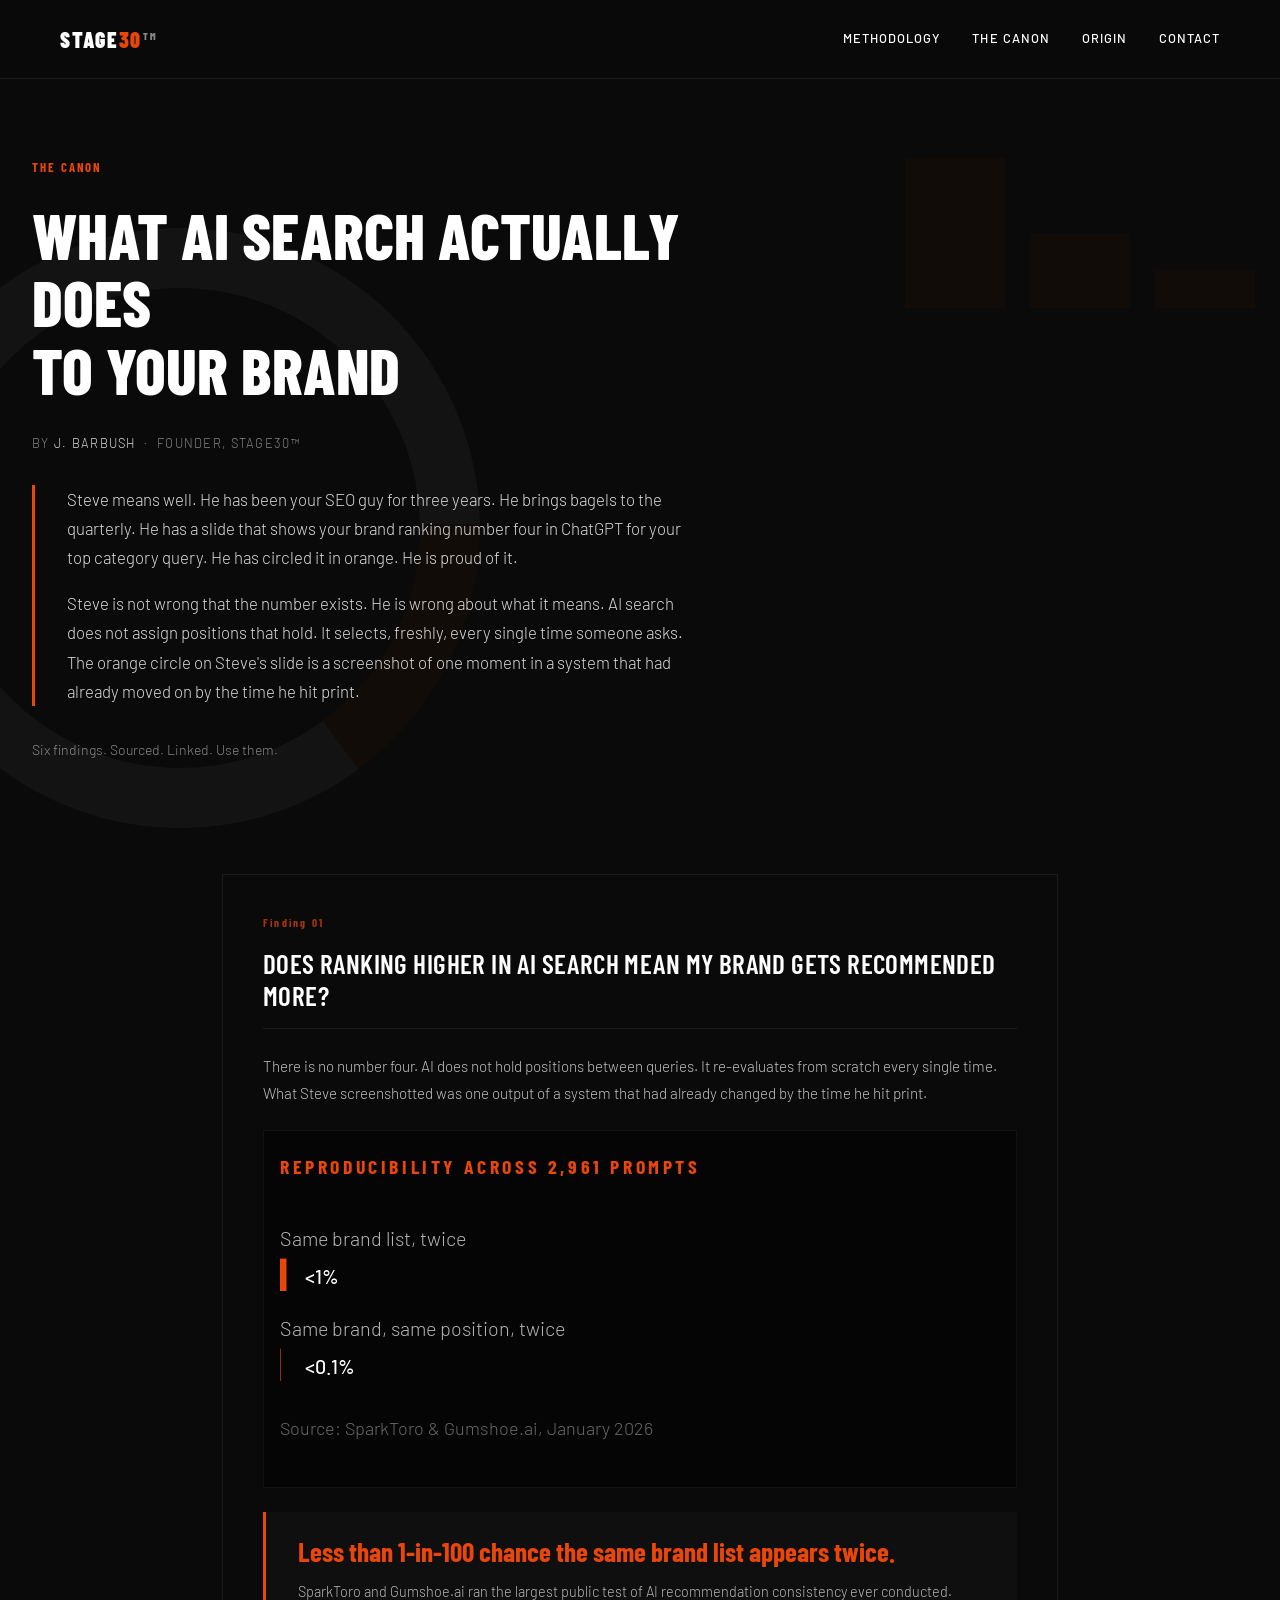
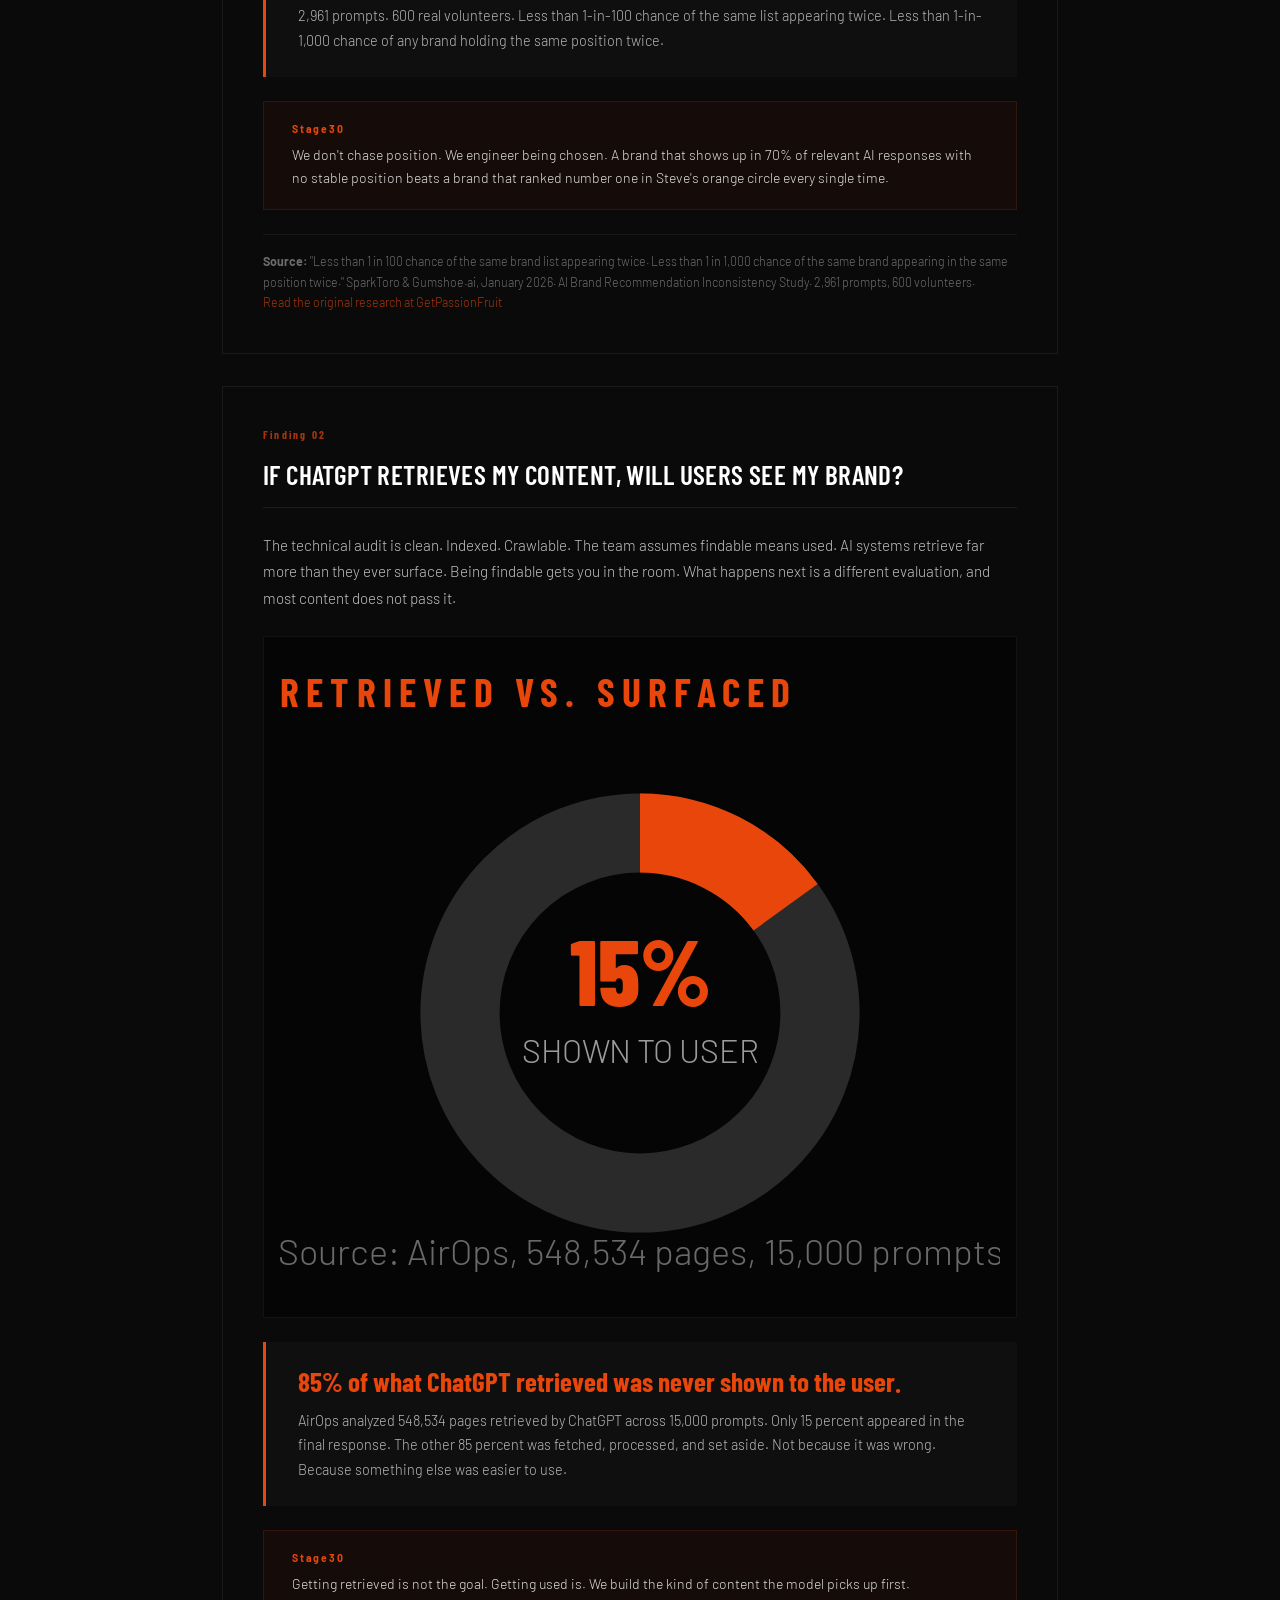
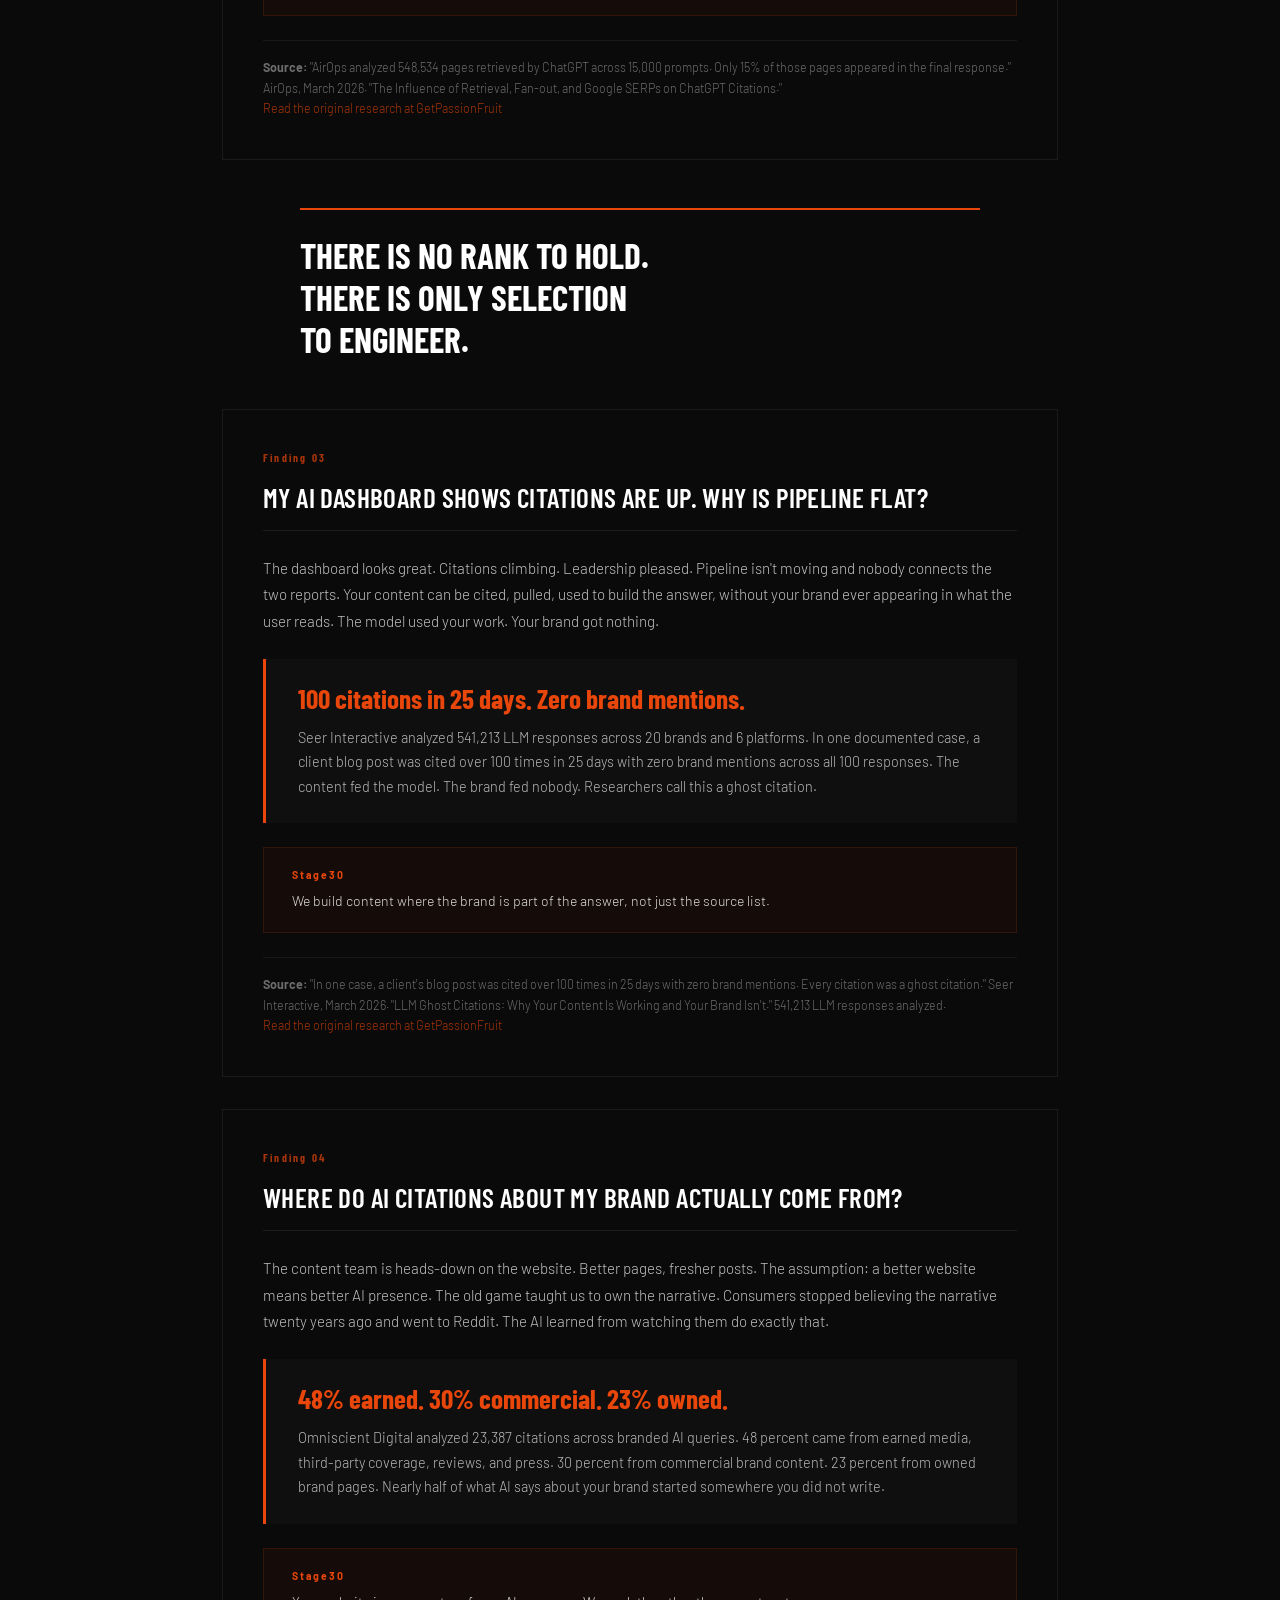
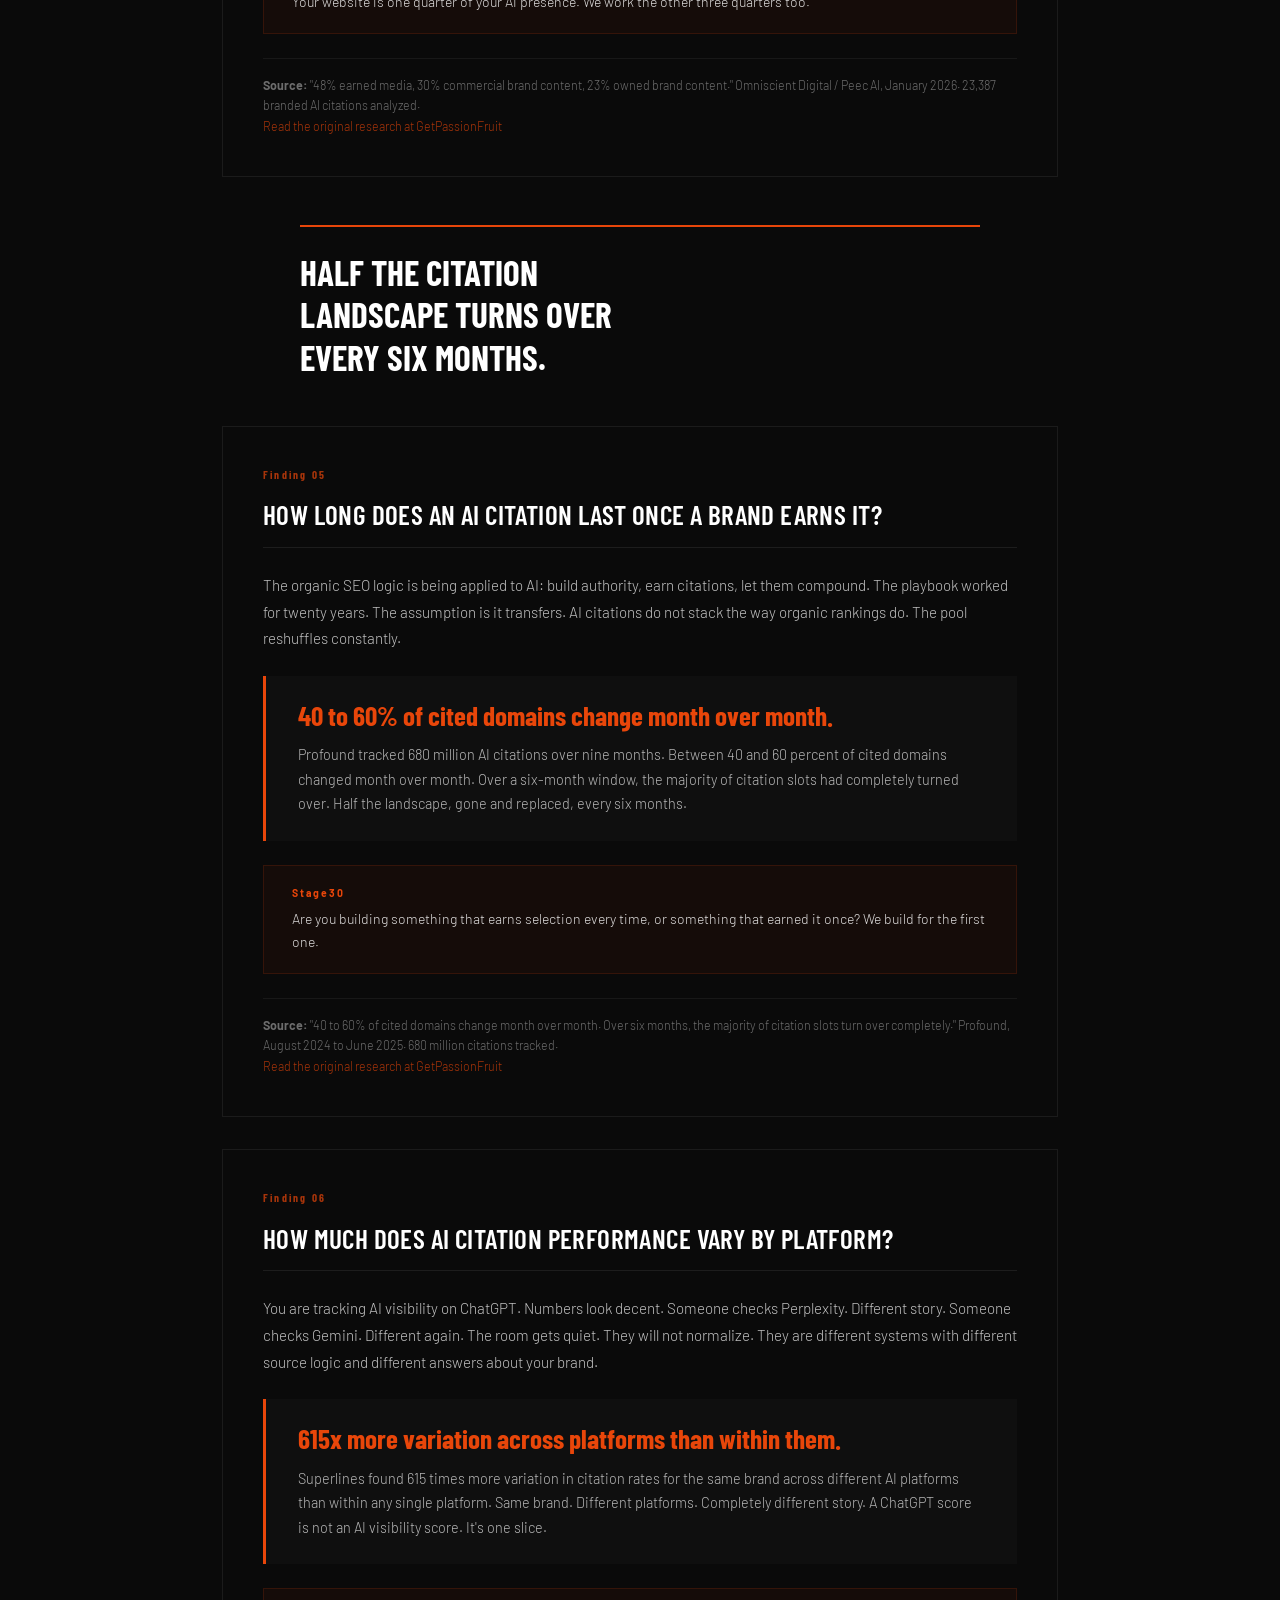
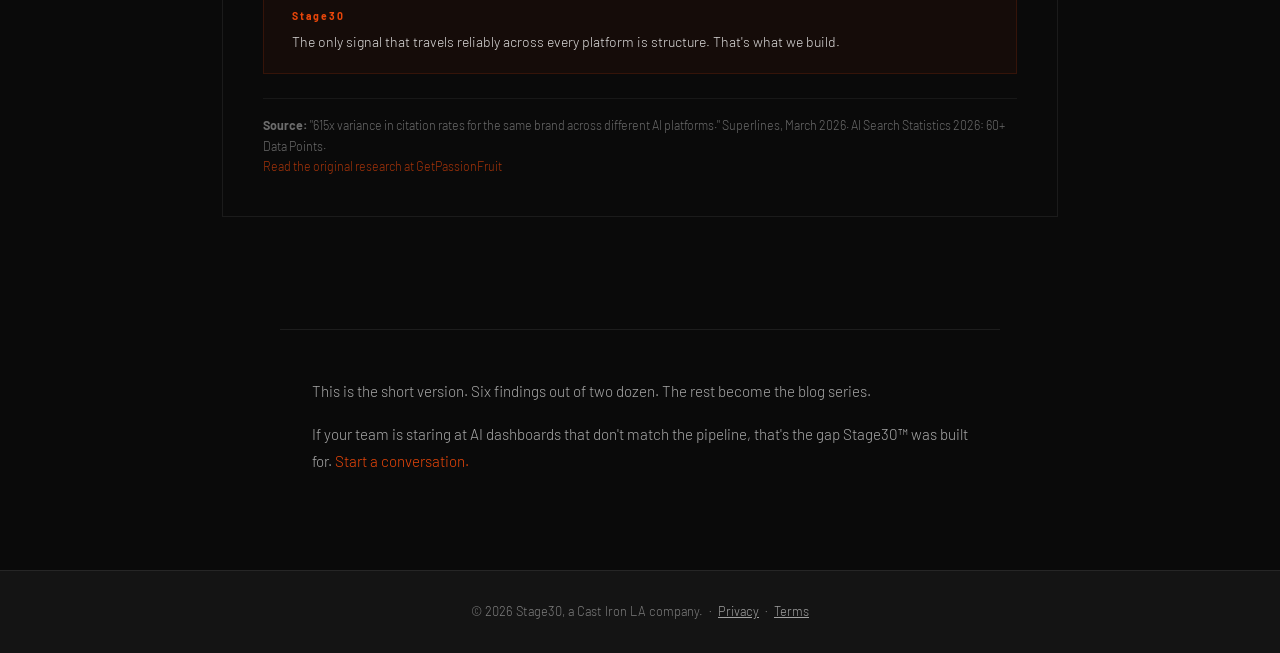
==== commit 3a51d7a3: "Voice pass: cut canon to 6 hero findings - 23 nodes -> 6 hero findings (1.1, 3.1, 2.1, 2.3, 4.2, 1.3" ====
--- a/canon.html
+++ b/canon.html
@@ -1,1035 +1,444 @@
 <!DOCTYPE html>
 <html lang="en">
 <head>
-  <meta charset="UTF-8">
-  <meta name="viewport" content="width=device-width, initial-scale=1.0">
-  <title>The Canon - What AI Search Actually Does to Your Brand | Stage30</title>
-  <meta name="description" content="The research on AI search, plain language. 25 sourced stats on how AI selects brands. Built for humans. Structured for machines.">
-  <meta property="og:title" content="The Canon - What AI Search Actually Does to Your Brand">
-  <meta property="og:description" content="AI doesn't rank your brand. It selects it. Or doesn't. Every single time someone asks a question. Here is the research behind that.">
-  <meta property="og:type" content="website">
-  <meta property="og:url" content="https://stage30.com/canon">
-  <link rel="canonical" href="https://stage30.com/canon">
-  <link rel="preconnect" href="https://fonts.googleapis.com">
-  <link rel="preconnect" href="https://fonts.gstatic.com" crossorigin>
-  <link href="https://fonts.googleapis.com/css2?family=Barlow+Condensed:wght@700;900&family=Barlow:wght@300;400;500&display=swap" rel="stylesheet">
-  <link rel="stylesheet" href="styles.css">
-  <script type="application/ld+json">
-  {
-    "@context": "https://schema.org",
-    "@type": "FAQPage",
-    "name": "What AI Search Actually Does to Your Brand",
-    "description": "25 sourced research nodes on AI search selection, citation, retrieval, volatility, platform architecture, brand signal, and measurement.",
-    "url": "https://stage30.com/canon",
-    "publisher": {
+<meta charset="UTF-8">
+<meta name="viewport" content="width=device-width, initial-scale=1.0">
+<title>The Canon: What AI Search Actually Does to Your Brand | Stage30</title>
+<meta name="description" content="Six sourced findings on how AI search selects brands. Plain language. Built for humans. Structured for machines.">
+<meta name="author" content="John Barbush">
+<meta property="og:title" content="The Canon: What AI Search Actually Does to Your Brand">
+<meta property="og:description" content="AI doesn't rank your brand. It selects it. Or doesn't. Every single time someone asks a question.">
+<meta property="og:type" content="article">
+<meta property="og:url" content="https://stage30.com/canon">
+<link rel="canonical" href="https://stage30.com/canon">
+<link rel="preconnect" href="https://fonts.googleapis.com">
+<link rel="preconnect" href="https://fonts.gstatic.com" crossorigin>
+<link href="https://fonts.googleapis.com/css2?family=Barlow+Condensed:wght@600;800&family=Barlow:wght@300;400;500&display=swap" rel="stylesheet">
+<link rel="stylesheet" href="styles.css">
+<script type="application/ld+json">
+{
+  "@context": "https://schema.org",
+  "@graph": [
+    {
       "@type": "Organization",
       "@id": "https://stage30.com/#organization",
       "name": "Stage30",
-      "url": "https://stage30.com"
-    },
-    "mainEntity": [
-      {
-        "@type": "Question",
-        "name": "Does ranking higher in AI search mean my brand gets recommended more?",
-        "@id": "https://stage30.com/canon#AIRankingInstability",
-        "acceptedAnswer": {
-          "@type": "Answer",
-          "text": "There is no rank to hold in AI search. There is only selection probability to engineer. SparkToro and Gumshoe.ai tested 2,961 prompts with 600 volunteers and found less than 1-in-100 chance of the same brand list appearing twice, and less than 1-in-1,000 chance of any brand appearing in the same position twice. A brand that shows up in 70% of relevant AI responses without a stable position beats a brand that ranked number one in a single screenshot every time.",
-          "citation": "https://www.getpassionfruit.com/research/why-ai-citations-might-not-be-the-best-visibility-metric-to-track-for-ai-search"
+      "url": "https://stage30.com",
+      "parentOrganization": {
+        "@type": "Organization",
+        "name": "Cast Iron LA"
+      }
+    },
+    {
+      "@type": "WebSite",
+      "@id": "https://stage30.com/#website",
+      "url": "https://stage30.com",
+      "name": "Stage30",
+      "publisher": {
+        "@id": "https://stage30.com/#organization"
+      }
+    },
+    {
+      "@type": "Person",
+      "@id": "https://stage30.com/#person-jbarbush",
+      "name": "John Barbush",
+      "alternateName": "J. Barbush",
+      "jobTitle": "Founder, Stage30",
+      "url": "https://stage30.com",
+      "sameAs": [
+        "https://jbarbush.com"
+      ]
+    },
+    {
+      "@type": "WebPage",
+      "@id": "https://stage30.com/canon#webpage",
+      "url": "https://stage30.com/canon",
+      "name": "The Canon: What AI Search Actually Does to Your Brand",
+      "isPartOf": {
+        "@id": "https://stage30.com/#website"
+      },
+      "breadcrumb": {
+        "@id": "https://stage30.com/canon#breadcrumb"
+      }
+    },
+    {
+      "@type": "BreadcrumbList",
+      "@id": "https://stage30.com/canon#breadcrumb",
+      "itemListElement": [
+        {
+          "@type": "ListItem",
+          "position": 1,
+          "name": "Home",
+          "item": "https://stage30.com"
+        },
+        {
+          "@type": "ListItem",
+          "position": 2,
+          "name": "The Canon",
+          "item": "https://stage30.com/canon"
         }
+      ]
+    },
+    {
+      "@type": "Article",
+      "@id": "https://stage30.com/canon#article",
+      "headline": "The Canon: What AI Search Actually Does to Your Brand",
+      "author": {
+        "@id": "https://stage30.com/#person-jbarbush"
       },
-      {
-        "@type": "Question",
-        "name": "If my brand is a category leader, am I protected from AI search volatility?",
-        "@id": "https://stage30.com/canon#LeaderSelectionFloor",
-        "acceptedAnswer": {
-          "@type": "Answer",
-          "text": "Category leadership earns a higher selection probability. It does not earn a guaranteed presence. SparkToro and Gumshoe.ai found top brands appeared in 55 to 77 percent of AI runs, meaning category leaders are absent 23 to 45 percent of the time with no change in content or authority. The AI selects whoever makes its job easiest right now.",
-          "citation": "https://www.getpassionfruit.com/research/why-ai-citations-might-not-be-the-best-visibility-metric-to-track-for-ai-search"
+      "publisher": {
+        "@id": "https://stage30.com/#organization"
+      },
+      "mainEntityOfPage": {
+        "@id": "https://stage30.com/canon#webpage"
+      },
+      "datePublished": "2026-04-20",
+      "dateModified": "2026-04-20"
+    },
+    {
+      "@type": "FAQPage",
+      "@id": "https://stage30.com/canon#faq",
+      "mainEntity": [
+        {
+          "@type": "Question",
+          "name": "Does ranking higher in AI search mean my brand gets recommended more?",
+          "acceptedAnswer": {
+            "@type": "Answer",
+            "text": "There is no rank to hold. SparkToro and Gumshoe.ai tested 2,961 prompts with 600 volunteers and found less than a 1-in-100 chance of the same brand list appearing twice, and less than a 1-in-1,000 chance of any brand appearing in the same position twice."
+          }
+        },
+        {
+          "@type": "Question",
+          "name": "If ChatGPT retrieves my content, will users see my brand?",
+          "acceptedAnswer": {
+            "@type": "Answer",
+            "text": "Being retrievable is not being visible. AirOps analyzed 548,534 pages retrieved by ChatGPT across 15,000 prompts. Only 15 percent appeared in the final response. 85 percent was fetched and set aside."
+          }
+        },
+        {
+          "@type": "Question",
+          "name": "My AI dashboard shows citations are up. Why is pipeline flat?",
+          "acceptedAnswer": {
+            "@type": "Answer",
+            "text": "Seer Interactive analyzed 541,213 LLM responses and documented a case where one client blog post was cited over 100 times in 25 days with zero brand mentions. The model used the content. The brand got nothing."
+          }
+        },
+        {
+          "@type": "Question",
+          "name": "Where do AI citations about my brand actually come from?",
+          "acceptedAnswer": {
+            "@type": "Answer",
+            "text": "Omniscient Digital analyzed 23,387 branded citations: 48 percent earned media, 30 percent commercial content, 23 percent owned pages. Most of what AI says about your brand started somewhere you did not write."
+          }
+        },
+        {
+          "@type": "Question",
+          "name": "How long does an AI citation last once a brand earns it?",
+          "acceptedAnswer": {
+            "@type": "Answer",
+            "text": "Profound tracked 680 million citations over nine months. 40 to 60 percent of cited domains changed month over month. The compounding asset model does not hold."
+          }
+        },
+        {
+          "@type": "Question",
+          "name": "How much does AI citation performance vary by platform?",
+          "acceptedAnswer": {
+            "@type": "Answer",
+            "text": "Superlines found 615 times more variation in citation rates for the same brand across different AI platforms than within any single platform. A ChatGPT score is not an AI score."
+          }
         }
-      },
-      {
-        "@type": "Question",
-        "name": "How much does AI citation performance vary by platform?",
-        "@id": "https://stage30.com/canon#PlatformVariance615x",
-        "acceptedAnswer": {
-          "@type": "Answer",
-          "text": "A single-platform citation score is not a visibility score. Superlines found 615 times more variation in citation rates for the same brand across different AI platforms than within any single platform. The only signal that travels reliably across all platforms is structure.",
-          "citation": "https://www.getpassionfruit.com/research/why-ai-citations-might-not-be-the-best-visibility-metric-to-track-for-ai-search"
-        }
-      },
-      {
-        "@type": "Question",
-        "name": "If I optimize for ChatGPT, does that carry over to Perplexity?",
-        "@id": "https://stage30.com/canon#CrossPlatformOverlap11pct",
-        "acceptedAnswer": {
-          "@type": "Answer",
-          "text": "Optimizing for one AI platform does not transfer to others. Ahrefs and Profound cross-dataset analysis found only 11 percent of domains cited by ChatGPT are also cited by Perplexity. 89 percent of cited domains are platform-exclusive. Structure is the only signal all platforms evaluate the same way.",
-          "citation": "https://www.getpassionfruit.com/research/why-ai-citations-might-not-be-the-best-visibility-metric-to-track-for-ai-search"
-        }
-      },
-      {
-        "@type": "Question",
-        "name": "My AI tracking dashboard shows citations are up. Why is pipeline flat?",
-        "@id": "https://stage30.com/canon#GhostCitation541k",
-        "acceptedAnswer": {
-          "@type": "Answer",
-          "text": "A rising citation count can mean your content is becoming more useful to AI systems while your brand becomes less visible to users. Seer Interactive analyzed 541,213 LLM responses across 20 brands and found in one documented case a client blog post was cited over 100 times in 25 days with zero brand mentions. Content that serves the model without naming the brand is ghost infrastructure.",
-          "citation": "https://www.getpassionfruit.com/research/why-ai-citations-might-not-be-the-best-visibility-metric-to-track-for-ai-search"
-        }
-      },
-      {
-        "@type": "Question",
-        "name": "If ChatGPT retrieves my content, does that mean users will see my brand?",
-        "@id": "https://stage30.com/canon#85pctInvisibleRetrieval",
-        "acceptedAnswer": {
-          "@type": "Answer",
-          "text": "Being retrievable is not the same as being visible. AirOps analyzed 548,534 pages retrieved by ChatGPT across 15,000 prompts. Only 15 percent of those pages appeared in the final response. 85 percent of what ChatGPT fetched was never shown to the user. Getting retrieved is not the goal. Getting used is. The difference is structure.",
-          "citation": "https://www.getpassionfruit.com/research/why-ai-citations-might-not-be-the-best-visibility-metric-to-track-for-ai-search"
-        }
-      },
-      {
-        "@type": "Question",
-        "name": "Does adding structured data and FAQ markup increase AI citations?",
-        "@id": "https://stage30.com/canon#StructuredDataLift44pct",
-        "acceptedAnswer": {
-          "@type": "Answer",
-          "text": "Sites implementing structured data and FAQ blocks saw a 44 percent increase in AI citation rates according to BrightEdge research from 2025 to 2026. Structure is not decoration. It is the admission requirement for AI synthesis.",
-          "citation": "https://www.getpassionfruit.com/research/why-ai-citations-might-not-be-the-best-visibility-metric-to-track-for-ai-search"
-        }
-      }
-    ]
-  }
-  </script>
-  <style>
-    h1, h2, h3, h4, h5, h6 { text-transform: uppercase; }
-    nav a { text-transform: uppercase; color: #ffffff !important; letter-spacing: 0.08em; font-size: 0.8rem; font-weight: 500; }
-    nav a:hover { color: #E8460A !important; }
-    .canon-intro { max-width: 720px; padding: 5rem 2rem 3rem; }
-    .canon-intro .hero-label { font-family: 'Barlow Condensed', sans-serif; font-size: 0.8rem; font-weight: 700; color: #E8460A; letter-spacing: 0.15em; text-transform: uppercase; margin-bottom: 1.5rem; }
-    .canon-intro h1 { font-family: 'Barlow Condensed', sans-serif; font-size: clamp(2.5rem, 6vw, 4rem); font-weight: 900; color: #ffffff; text-transform: uppercase; line-height: 1.05; letter-spacing: -0.01em; margin-bottom: 2rem; }
-    .canon-intro .steve-block { border-left: 3px solid #E8460A; padding-left: 2rem; margin: 2rem 0; }
-    .canon-intro .steve-block p { font-size: 1.05rem; color: rgba(255,255,255,0.85); line-height: 1.75; margin-bottom: 1rem; }
-    .canon-intro .reckoning-block { background: #0f0f0f; padding: 2rem 2.5rem; margin: 2.5rem 0; border-top: 2px solid rgba(232,70,10,0.3); }
-    .canon-intro .reckoning-block p { font-size: 0.95rem; color: rgba(255,255,255,0.65); line-height: 1.8; margin-bottom: 1rem; }
-    .canon-intro .reckoning-block p:last-child { margin-bottom: 0; }
-    .canon-intro .reckoning-block strong { color: rgba(255,255,255,0.9); }
-    .canon-toc { padding: 2rem; background: #0a0a0a; border: 1px solid rgba(255,255,255,0.06); max-width: 720px; margin: 0 2rem 4rem; }
-    .canon-toc h2 { font-family: 'Barlow Condensed', sans-serif; font-size: 0.8rem; font-weight: 700; color: #E8460A; letter-spacing: 0.15em; text-transform: uppercase; margin-bottom: 1rem; }
-    .canon-toc ol { padding-left: 1.5rem; margin: 0; }
-    .canon-toc li { color: rgba(255,255,255,0.6); font-size: 0.875rem; margin-bottom: 0.5rem; line-height: 1.5; }
-    .canon-toc a { color: rgba(255,255,255,0.75); text-decoration: none; }
-    .canon-toc a:hover { color: #E8460A; }
-    .canon-section { padding: 4rem 2rem 2rem; border-top: 1px solid rgba(255,255,255,0.08); max-width: 900px; }
-    .canon-section-header { margin-bottom: 2rem; }
-    .canon-section-label { font-family: 'Barlow Condensed', sans-serif; font-size: 0.75rem; font-weight: 700; color: #E8460A; letter-spacing: 0.2em; text-transform: uppercase; margin-bottom: 0.75rem; }
-    .canon-section-title { font-family: 'Barlow Condensed', sans-serif; font-size: clamp(1.8rem, 4vw, 2.8rem); font-weight: 900; color: #ffffff; text-transform: uppercase; line-height: 1.1; }
-    .canon-section-intro { font-size: 0.95rem; color: rgba(255,255,255,0.55); line-height: 1.75; max-width: 680px; margin-top: 1rem; }
-    .canon-node { background: #0a0a0a; border: 1px solid rgba(255,255,255,0.07); padding: 2.5rem; margin: 2rem 0; }
-    .canon-node:hover { border-color: rgba(232,70,10,0.25); }
-    .node-label { font-family: 'Barlow Condensed', sans-serif; font-size: 0.7rem; font-weight: 700; color: rgba(232,70,10,0.7); letter-spacing: 0.2em; text-transform: uppercase; margin-bottom: 1rem; }
-    .node-question { font-family: 'Barlow Condensed', sans-serif; font-size: clamp(1.2rem, 3vw, 1.7rem); font-weight: 700; color: #ffffff; text-transform: uppercase; line-height: 1.2; margin-bottom: 1.5rem; border-bottom: 1px solid rgba(255,255,255,0.08); padding-bottom: 1rem; }
-    .node-situation { margin-bottom: 1.25rem; }
-    .node-situation-label { font-size: 0.7rem; font-weight: 700; color: rgba(255,255,255,0.35); letter-spacing: 0.15em; text-transform: uppercase; margin-bottom: 0.4rem; }
-    .node-situation p { font-size: 0.95rem; color: rgba(255,255,255,0.6); line-height: 1.7; margin-bottom: 0.75rem; }
-    .node-truth { margin-bottom: 1.25rem; }
-    .node-truth-label { font-size: 0.7rem; font-weight: 700; color: rgba(255,255,255,0.35); letter-spacing: 0.15em; text-transform: uppercase; margin-bottom: 0.4rem; }
-    .node-truth p { font-size: 0.95rem; color: rgba(255,255,255,0.75); line-height: 1.7; margin-bottom: 0.75rem; }
-    .node-nucleus { background: #0f0f0f; border-left: 3px solid #E8460A; padding: 1.5rem 2rem; margin: 1.5rem 0; }
-    .node-nucleus-label { font-size: 0.7rem; font-weight: 700; color: rgba(232,70,10,0.7); letter-spacing: 0.15em; text-transform: uppercase; margin-bottom: 0.75rem; }
-    .node-nucleus .stat-headline { font-family: 'Barlow Condensed', sans-serif; font-size: clamp(1.2rem, 3vw, 1.7rem); font-weight: 700; color: #E8460A; line-height: 1.15; margin-bottom: 0.75rem; }
-    .node-nucleus p { font-size: 0.9rem; color: rgba(255,255,255,0.65); line-height: 1.7; margin-bottom: 0.5rem; }
-    .node-meaning { margin-bottom: 1.25rem; }
-    .node-meaning-label { font-size: 0.7rem; font-weight: 700; color: rgba(255,255,255,0.35); letter-spacing: 0.15em; text-transform: uppercase; margin-bottom: 0.4rem; }
-    .node-meaning p { font-size: 0.95rem; color: rgba(255,255,255,0.7); line-height: 1.7; margin-bottom: 0.75rem; }
-    .node-stage30 { background: rgba(232,70,10,0.05); border: 1px solid rgba(232,70,10,0.15); padding: 1.25rem 1.75rem; margin: 1.5rem 0 0; }
-    .node-stage30-label { font-size: 0.65rem; font-weight: 700; color: #E8460A; letter-spacing: 0.2em; text-transform: uppercase; margin-bottom: 0.4rem; }
-    .node-stage30 p { font-size: 0.875rem; color: rgba(255,255,255,0.8); line-height: 1.65; margin: 0; }
-    .node-source { margin-top: 1.5rem; padding-top: 1rem; border-top: 1px solid rgba(255,255,255,0.06); font-size: 0.775rem; color: rgba(255,255,255,0.3); line-height: 1.65; }
-    .node-source a { color: rgba(232,70,10,0.7); text-decoration: none; }
-    .node-source a:hover { color: #E8460A; }
-    .pullquote { font-family: 'Barlow Condensed', sans-serif; font-size: clamp(1.4rem, 3.5vw, 2.2rem); font-weight: 700; color: #ffffff; line-height: 1.2; text-transform: uppercase; border-top: 2px solid #E8460A; padding-top: 1.5rem; margin: 3rem 0; max-width: 680px; }
-    @media (max-width: 768px) {
-      .canon-intro, .canon-toc, .canon-section { padding-left: 1.25rem; padding-right: 1.25rem; }
-      .canon-toc { margin-left: 1.25rem; margin-right: 1.25rem; }
-      .canon-node { padding: 1.5rem; }
+      ]
     }
-  </style>
+  ]
+}
+</script>
+
+<style>
+h1, h2, h3, h4, h5, h6 { text-transform: uppercase; }
+nav a { text-transform: uppercase; color: #ffffff !important; letter-spacing: 0.08em; font-size: 0.8rem; font-weight: 500; }
+nav a:hover { color: #E8460A !important; }
+
+.canon-intro { max-width: 720px; padding: 5rem 2rem 3rem; }
+.canon-intro .hero-label { font-family: 'Barlow Condensed', sans-serif; font-size: 0.8rem; font-weight: 700; color: #E8460A; letter-spacing: 0.15em; margin-bottom: 1.5rem; }
+.canon-intro h1 { font-family: 'Barlow Condensed', sans-serif; font-size: clamp(2.5rem, 6vw, 4rem); font-weight: 800; color: #ffffff; line-height: 1.05; letter-spacing: 0; margin-bottom: 2rem; }
+.canon-byline { font-size: 0.8rem; color: rgba(255,255,255,0.5); letter-spacing: 0.1em; text-transform: uppercase; margin-bottom: 2rem; }
+.canon-byline span { color: rgba(255,255,255,0.85); }
+.canon-intro .steve-block { border-left: 3px solid #E8460A; padding-left: 2rem; margin: 2rem 0; }
+.canon-intro .steve-block p { font-size: 1.05rem; color: rgba(255,255,255,0.85); line-height: 1.75; margin-bottom: 1rem; }
+.canon-note { color: rgba(255,255,255,0.5); font-size: 0.875rem; line-height: 1.7; margin-top: 2rem; }
+
+.canon-flow { max-width: 900px; padding: 2rem; margin: 0 auto; }
+
+.canon-node { background: #0a0a0a; border: 1px solid rgba(255,255,255,0.07); padding: 2.5rem; margin: 2rem 0; position: relative; }
+.canon-node:hover { border-color: rgba(232,70,10,0.25); }
+.node-label { font-family: 'Barlow Condensed', sans-serif; font-size: 0.7rem; font-weight: 700; color: rgba(232,70,10,0.7); letter-spacing: 0.2em; margin-bottom: 1rem; }
+.node-question { font-family: 'Barlow Condensed', sans-serif; font-size: clamp(1.2rem, 3vw, 1.7rem); font-weight: 600; color: #ffffff; line-height: 1.2; letter-spacing: 0.015em; margin-bottom: 1.5rem; border-bottom: 1px solid rgba(255,255,255,0.08); padding-bottom: 1rem; }
+.node-body p { font-size: 0.95rem; color: rgba(255,255,255,0.75); line-height: 1.75; margin-bottom: 1rem; }
+
+.node-nucleus { background: #0f0f0f; border-left: 3px solid #E8460A; padding: 1.5rem 2rem; margin: 1.5rem 0; }
+.node-nucleus .stat-headline { font-family: 'Barlow Condensed', sans-serif; font-size: clamp(1.2rem, 3vw, 1.7rem); font-weight: 700; color: #E8460A; line-height: 1.15; margin-bottom: 0.75rem; letter-spacing: 0; }
+.node-nucleus p { font-size: 0.9rem; color: rgba(255,255,255,0.7); line-height: 1.7; margin: 0; }
+
+.node-stage30 { background: rgba(232,70,10,0.05); border: 1px solid rgba(232,70,10,0.15); padding: 1.25rem 1.75rem; margin: 1.5rem 0 0; }
+.node-stage30-label { font-size: 0.65rem; font-weight: 700; color: #E8460A; letter-spacing: 0.2em; margin-bottom: 0.4rem; }
+.node-stage30 p { font-size: 0.875rem; color: rgba(255,255,255,0.85); line-height: 1.65; margin: 0; }
+
+.node-source { margin-top: 1.5rem; padding-top: 1rem; border-top: 1px solid rgba(255,255,255,0.06); font-size: 0.775rem; color: rgba(255,255,255,0.4); line-height: 1.65; }
+.node-source a { color: rgba(232,70,10,0.7); text-decoration: none; }
+.node-source a:hover { color: #E8460A; }
+
+.node-chart { margin: 1.5rem 0; padding: 1rem; background: #050505; border: 1px solid rgba(255,255,255,0.05); }
+.node-chart svg { width: 100%; height: auto; display: block; }
+.sr-only { position: absolute; width: 1px; height: 1px; padding: 0; margin: -1px; overflow: hidden; clip: rect(0,0,0,0); border: 0; }
+
+.pullquote { font-family: 'Barlow Condensed', sans-serif; font-size: clamp(1.4rem, 3.5vw, 2.2rem); font-weight: 700; color: #ffffff; line-height: 1.2; text-transform: uppercase; border-top: 2px solid #E8460A; padding-top: 1.5rem; margin: 3rem auto; max-width: 680px; letter-spacing: 0; }
+
+.canon-outro { max-width: 720px; padding: 3rem 2rem 5rem; border-top: 1px solid rgba(255,255,255,0.08); margin: 3rem auto 0; }
+.canon-outro p { font-size: 0.95rem; color: rgba(255,255,255,0.65); line-height: 1.75; margin-bottom: 1rem; }
+.canon-outro a { color: #E8460A; text-decoration: none; }
+
+.bg-node { position: fixed; pointer-events: none; opacity: 0.04; z-index: 0; }
+.bg-node-1 { top: 12%; right: -100px; width: 500px; }
+.bg-node-2 { bottom: 8%; left: -120px; width: 600px; }
+@media (prefers-reduced-motion: reduce) { .bg-node { display: none; } }
+
+main { position: relative; z-index: 1; }
+
+@media (max-width: 768px) {
+  .canon-intro, .canon-flow, .canon-outro { padding-left: 1.25rem; padding-right: 1.25rem; }
+  .canon-node { padding: 1.5rem; }
+}
+</style>
 </head>
 <body>
-  <a href="#main" class="skip-link">Skip to main content</a>
-  <header role="banner">
-    <a href="index.html" class="logo" aria-label="Stage30 home">
-      <span class="logo-stage">STAGE</span><span class="logo-number">30</span><span class="logo-tm">TM</span>
-    </a>
-    <nav aria-label="Main navigation">
-      <a href="methodology.html">Methodology</a>
-      <a href="canon.html" aria-current="page">The Canon</a>
-      <a href="origin.html">Origin</a>
-      <a href="contact.html">Contact</a>
-    </nav>
-  </header>
-
-  <main id="main">
-
-    <!-- PAGE OPENER -->
-    <section class="canon-intro">
-      <div class="hero-label">THE CANON</div>
-      <h1>What AI Search Actually Does<br>to Your Brand</h1>
-
-      <div class="steve-block">
-        <p>Steve means well.</p>
-        <p>He has been your SEO guy for three years. He brings bagels to the quarterly. He has a slide deck that shows your brand ranking number four in ChatGPT for your top category query. He has circled it in orange. He is proud of it.</p>
-        <p>Steve is not wrong that the number exists. He is wrong about what it means.</p>
-        <p>AI search is not a ranking system. It does not work like Google. It does not assign positions that hold. It selects, freshly, probabilistically, differently, every single time someone asks a question. The orange circle on Steve's slide is a screenshot of one moment in a system that had likely already changed by the time he hit print.</p>
-        <p>This isn't instability at the edges. This is all of search. The whole thing re-stacks. Constantly. Rarely the same way twice.</p>
-      </div>
-
-      <div class="reckoning-block">
-        <p>For about thirty years, the game was this: whoever controlled the top of search results controlled the sale. It did not matter if you were the best answer. It mattered that you were the first answer. SEO was triage for a broken system, one we helped break. Keywords stuffed into pages no one read. Backlinks from sites that existed only to sell backlinks. Taglines like <strong>"Built for the road ahead."</strong> Every car company. Every software brand. Every agency that needed to sound like they meant something. Clever noise. Designed to rank, not to mean.</p>
-        <p>The consumer was the last consideration. We cared about the sale.</p>
-        <p>That is over now. AI search is a fundamentally different referee. It does not rank what you have optimized. It selects what it trusts. You cannot keyword-stuff your way into an AI citation. You cannot write a tagline that resolves cleanly when a model tries to find the meaning. "Built for the road ahead" is entropy. The model tries to extract meaning. What road? Ahead of what? It finds a hundred brands saying the same thing. The probability distributes across all of them. None of them get the citation. Or the model gets confused and gives you someone else's answer. That is the wobble. And wobble, at scale, can become hallucination. One and done.</p>
-        <p>The system is now fast enough to be the consumer's advocate in a way no search engine ever was. It limits hiding places. Stage30 is not the next trick. It is the honest response.</p>
-      </div>
-
-      <p style="color:rgba(255,255,255,0.5); font-size:0.875rem; line-height:1.7; margin-top:2rem;">These are probabilistic case studies. The research is real, sourced, and linked. Some is still forming in real time. What we know is directional. What we do not know yet, we say so. Every stat has a source. Every source links out. Use it.</p>
-    </section>
-    <!-- TABLE OF CONTENTS -->
-    <nav class="canon-toc" aria-label="Canon sections">
-      <h2>Sections</h2>
-      <ol>
-        <li><a href="#section-selection">Selection, Not Ranking</a>, why AI positions don't exist</li>
-        <li><a href="#section-citation">Being Cited Is Not Being Chosen</a>, ghost citations, three-layer distinction</li>
-        <li><a href="#section-retrieval">Most Content Never Makes the Answer</a>, the 85% nobody sees</li>
-        <li><a href="#section-volatility">Nothing Stays Put</a>, churn, decay, Reddit, LinkedIn</li>
-        <li><a href="#section-platforms">Each Platform Is Its Own World</a>, ChatGPT, Perplexity, recency</li>
-        <li><a href="#section-brand">The Upstream Signals That Drive Recommendation</a>, brand memory</li>
-        <li><a href="#section-measurement">The Measurement Problem</a>, why most AI tracking data is invalid</li>
-      </ol>
-    </nav>
-
-    <!-- SECTION 1: SELECTION -->
-    <section class="canon-section" id="section-selection">
-      <div class="canon-section-header">
-        <div class="canon-section-label">Section 1 of 7</div>
-        <h2 class="canon-section-title">Selection, Not Ranking</h2>
-        <p class="canon-section-intro">AI does not maintain a ranked list. It evaluates every query fresh, from scratch, probabilistically. What looks like a position is a snapshot of a single output from a system that has already moved on. The brands that consistently appear are not holding positions. They are earning selection, over and over, because they make the model's job easiest.</p>
-      </div>
-
-      <!-- NODE 1.1 -->
-      <article class="canon-node" id="node-1-1" itemscope itemtype="https://schema.org/Question">
-        <div class="node-label">Node 1.1</div>
-        <h3 class="node-question" itemprop="name">Does ranking higher in AI search mean my brand gets recommended more?</h3>
-
-        <div class="node-situation">
-          <div class="node-situation-label">The situation</div>
-          <p>Steve's slide shows your brand at number four. The client nods. Someone asks if you can get to number three. A budget gets approved. A plan gets made.</p>
-          <p>The same thing happened in 2008 with Google rankings. And it mostly worked then, because Google was slow enough to stay gamed long enough to matter.</p>
-        </div>
-
-        <div class="node-truth">
-          <div class="node-truth-label">The truth</div>
-          <p>There is no number four. There is no number three. AI does not hold positions between queries. It re-evaluates from scratch every single time someone asks. What Steve screenshotted was one output of a system that had probably already changed by the time he hit print.</p>
-          <p>This is not instability at the edges. This is all of search. The whole thing re-stacks. Constantly. And the old playbook, be the result, hold the result, defend the result, has almost no application here.</p>
-        </div>
-
-        <div class="node-nucleus" itemprop="acceptedAnswer" itemscope itemtype="https://schema.org/Answer">
-          <div class="node-nucleus-label">The data</div>
-          <div class="stat-headline">Less than 1-in-100 chance of the same brand list appearing twice.</div>
-          <p itemprop="text">SparkToro and Gumshoe.ai ran the largest public test of AI recommendation consistency ever conducted. 2,961 prompts. 600 real volunteers. Less than 1-in-100 chance of the same brand list appearing twice. Less than 1-in-1,000 chance of any brand appearing in the same position twice.</p>
-        </div>
-
-        <div class="node-meaning">
-          <div class="node-meaning-label">What it means</div>
-          <p>The report Steve brought this morning is a moment. A snapshot of a probabilistic system that has likely already moved. Most GEO companies respond to this by trying harder to be a result. Stage30's answer is different: don't be a result. Be a source. Sources earn selection consistently, across runs, across platforms, across re-evaluations, because the model trusts them.</p>
-        </div>
-
-        <div class="node-stage30">
-          <div class="node-stage30-label">Stage30</div>
-          <p>We don't optimize position. We engineer selection probability. A brand that shows up in 70% of relevant AI responses with no stable position beats a brand that ranked number one in Steve's orange circle every single time.</p>
-        </div>
-
-        <div class="node-source">
-          <strong>Full source:</strong> "Less than 1 in 100 chance of the same brand list appearing twice. Less than 1 in 1,000 chance of the same brand appearing in the same position twice." SparkToro &amp; Gumshoe.ai, January 2026. AI Brand Recommendation Inconsistency Study. 2,961 prompts, 600 volunteers.<br>
-          <a href="https://www.getpassionfruit.com/research/why-ai-citations-might-not-be-the-best-visibility-metric-to-track-for-ai-search" rel="nofollow" target="_blank">Read the original research at GetPassionFruit</a>
-        </div>
-      </article>
-
-      <!-- NODE 1.2 -->
-      <article class="canon-node" id="node-1-2" itemscope itemtype="https://schema.org/Question">
-        <div class="node-label">Node 1.2</div>
-        <h3 class="node-question" itemprop="name">If my brand is a category leader, am I protected from AI search volatility?</h3>
-
-        <div class="node-situation">
-          <div class="node-situation-label">The situation</div>
-          <p>You are the category leader. You have been there for years. The instinct is: we are safe. Even if AI is unpredictable, a brand with our history and spend will always be in the answer.</p>
-          <p>That is what market leaders said about Google too. Right up until a well-structured smaller brand started outranking them for their own product terms.</p>
-        </div>
-
-        <div class="node-truth">
-          <div class="node-truth-label">The truth</div>
-          <p>Size earns you a better probability. Not a guaranteed seat. Even the most dominant brands in a category go missing from AI responses, regularly, with no warning, for no apparent reason.</p>
-        </div>
-
-        <div class="node-nucleus" itemprop="acceptedAnswer" itemscope itemtype="https://schema.org/Answer">
-          <div class="node-nucleus-label">The data</div>
-          <div class="stat-headline">Top brands appeared in 55 to 77 percent of runs. Still absent 23 to 45 percent of the time, even at the top.</div>
-          <p itemprop="text">In SparkToro and Gumshoe.ai's study, top brands in their categories appeared reliably, but only 55 to 77 percent of the time. That means category leaders are absent from AI answers 23 to 45 percent of all queries. Nothing changed on their end. The system just moved on without them.</p>
-        </div>
-
-        <div class="node-meaning">
-          <div class="node-meaning-label">What it means</div>
-          <p>If your brand touches ten thousand AI-mediated buyer moments every month, a 23 percent absence rate is 2,300 moments where the model picked someone else. Not because your product got worse. Because your content gave the model something harder to work with than your competitor's did.</p>
-          <p>The old game rewarded incumbency. The new one rewards clarity. A challenger brand with cleaner, more structured content will take those moments from you and you will not see it happening until it already happened.</p>
-        </div>
-
-        <div class="node-stage30">
-          <div class="node-stage30-label">Stage30</div>
-          <p>The model does not remember your history. It selects whoever makes its job easiest right now. That is a solvable problem, if you stop trying to defend a position and start building the architecture that earns selection across every evaluation.</p>
-        </div>
-
-        <div class="node-source">
-          <strong>Full source:</strong> "Top brands appeared in 55 to 77 percent of runs. Still absent 23 to 45 percent of the time with no change in content or authority." SparkToro &amp; Gumshoe.ai, January 2026. AI Brand Recommendation Inconsistency Study.<br>
-          <a href="https://www.getpassionfruit.com/research/why-ai-citations-might-not-be-the-best-visibility-metric-to-track-for-ai-search" rel="nofollow" target="_blank">Read the original research at GetPassionFruit</a>
-        </div>
-      </article>
-
-      <!-- NODE 1.3 -->
-      <article class="canon-node" id="node-1-3" itemscope itemtype="https://schema.org/Question">
-        <div class="node-label">Node 1.3</div>
-        <h3 class="node-question" itemprop="name">How much does AI citation performance vary by platform?</h3>
-
-        <div class="node-situation">
-          <div class="node-situation-label">The situation</div>
-          <p>You are tracking AI visibility on ChatGPT. The numbers look decent. Someone checks Perplexity. Different story. Someone checks Gemini. Different again. The room gets quiet. Someone suggests maybe the platforms just need time to normalize.</p>
-          <p>They will not normalize. They are different systems with different source logic, different trust hierarchies, and different answers to the same question about your brand.</p>
-        </div>
-
-        <div class="node-truth">
-          <div class="node-truth-label">The truth</div>
-          <p>Winning on one AI platform tells you almost nothing about your performance on any other. And your buyers are spread across all of them. The old SEO game had one referee: Google. AI search has multiple referees with different rule books.</p>
-        </div>
-
-        <div class="node-nucleus" itemprop="acceptedAnswer" itemscope itemtype="https://schema.org/Answer">
-          <div class="node-nucleus-label">The data</div>
-          <div class="stat-headline">615 times more variation in citation rates for the same brand across different AI platforms.</div>
-          <p itemprop="text">According to Superlines' 2026 AI Search Statistics report, researchers found 615 times more variation in citation rates for the same brand across different AI platforms than within any single platform. Same brand. Different platforms. Completely different story.</p>
-        </div>
-
-        <div class="node-meaning">
-          <div class="node-meaning-label">What it means</div>
-          <p>That number on your ChatGPT dashboard is not your AI visibility score. It is your ChatGPT score, one slice of a fragmented system with no consistent logic across platforms. Your buyers are spread across all of them. Your measurement probably is not.</p>
-          <p>Even if you figure out the trick for one platform, you have solved maybe 20 percent of the problem. The old hiding places do not exist here. There is no single algorithm to exploit.</p>
-        </div>
-
-        <div class="node-stage30">
-          <div class="node-stage30-label">Stage30</div>
-          <p>The only signal that travels reliably across all platforms is structure. Not platform-specific tricks. Clean, well-organized content that any AI system can immediately extract and trust. That is what we build. That is the only answer that works across the whole board.</p>
-        </div>
-
-        <div class="node-source">
-          <strong>Full source:</strong> "615x variance in citation rates for the same brand across different AI platforms." Superlines, March 2026. AI Search Statistics 2026: 60+ Data Points.<br>
-          <a href="https://www.getpassionfruit.com/research/why-ai-citations-might-not-be-the-best-visibility-metric-to-track-for-ai-search" rel="nofollow" target="_blank">Read the original research at GetPassionFruit</a>
-        </div>
-      </article>
-
-      <!-- NODE 1.4 -->
-      <article class="canon-node" id="node-1-4" itemscope itemtype="https://schema.org/Question">
-        <div class="node-label">Node 1.4</div>
-        <h3 class="node-question" itemprop="name">If I optimize for ChatGPT, does that carry over to Perplexity?</h3>
-
-        <div class="node-situation">
-          <div class="node-situation-label">The situation</div>
-          <p>You have put serious work into ChatGPT optimization. Structured content, clean pages, good schema. Someone asks whether that work transfers to Perplexity. You assume it mostly does.</p>
-        </div>
-
-        <div class="node-truth">
-          <div class="node-truth-label">The truth</div>
-          <p>It mostly does not. The platforms do not share source logic. They do not pull from the same pool. The idea that you can pick one platform and call it done is a remnant of the single-algorithm era. There was one Google. That era produced an entire industry of people who learned to speak one language. AI search requires fluency across several, and the only common dialect is structure.</p>
-        </div>
-
-        <div class="node-nucleus" itemprop="acceptedAnswer" itemscope itemtype="https://schema.org/Answer">
-          <div class="node-nucleus-label">The data</div>
-          <div class="stat-headline">Only 11 percent of domains cited by ChatGPT are also cited by Perplexity.</div>
-          <p itemprop="text">Cross-platform analysis from Ahrefs and Profound found only 11 percent of domains cited by ChatGPT are also cited by Perplexity. 89 percent of cited domains are platform-exclusive. For every 10 sources ChatGPT trusts enough to cite, only one shows up in Perplexity's answers.</p>
-        </div>
-
-        <div class="node-meaning">
-          <div class="node-meaning-label">What it means</div>
-          <p>You can have a solid ChatGPT strategy and near-zero Perplexity presence and not know it, because you are only looking at one dashboard. Your buyers are not all using the same platform. Your visibility strategy probably should not pretend they are.</p>
-        </div>
-
-        <div class="node-stage30">
-          <div class="node-stage30-label">Stage30</div>
-          <p>We build for the underlying architecture all platforms evaluate the same way: clarity, organization, extractability. Not for any single platform's quirks. Because quirks change and architecture holds.</p>
-        </div>
-
-        <div class="node-source">
-          <strong>Full source:</strong> "Only 11% of domains are cited by both ChatGPT and Perplexity." Ahrefs and Profound cross-platform dataset analysis, August 2024 to June 2025.<br>
-          <a href="https://www.getpassionfruit.com/research/why-ai-citations-might-not-be-the-best-visibility-metric-to-track-for-ai-search" rel="nofollow" target="_blank">Read the original research at GetPassionFruit</a>
-        </div>
-      </article>
-
-      <div class="pullquote">There is no rank to hold.<br>There is only selection<br>to engineer.</div>
-    </section>
-    <!-- SECTION 2: CITATION vs CHOSEN -->
-    <section class="canon-section" id="section-citation">
-      <div class="canon-section-header">
-        <div class="canon-section-label">Section 2 of 7</div>
-        <h2 class="canon-section-title">Being Cited Is Not the Same as Being Chosen</h2>
-        <p class="canon-section-intro">There is a difference between your content being used as source material and your brand being named in the answer. Most dashboards do not track that gap. Most brands do not know it exists. The gap is where the ghost citation problem lives, and it is where pipeline stalls while metrics look healthy.</p>
-      </div>
-
-      <!-- NODE 2.1 -->
-      <article class="canon-node" id="node-2-1" itemscope itemtype="https://schema.org/Question">
-        <div class="node-label">Node 2.1</div>
-        <h3 class="node-question" itemprop="name">My AI tracking dashboard shows citations are up. Why is pipeline flat?</h3>
-
-        <div class="node-situation">
-          <div class="node-situation-label">The situation</div>
-          <p>The AI dashboard looks great. Citations are climbing. You share it in the all-hands. Leadership is pleased. Someone asks why pipeline is not moving. Nobody makes the connection, because the two metrics are in different reports owned by different teams.</p>
-          <p>This is what the old game produced at scale too: impressions without outcomes, reach without resonance, visibility without trust. We optimized for numbers that felt good and ignored whether the person on the other end was actually helped.</p>
-        </div>
-
-        <div class="node-truth">
-          <div class="node-truth-label">The truth</div>
-          <p>Your content can be cited by AI, pulled as a source, used to build the answer, without your brand ever appearing in what the user reads. The model used your work. Your brand got nothing.</p>
-        </div>
-
-        <div class="node-nucleus" itemprop="acceptedAnswer" itemscope itemtype="https://schema.org/Answer">
-          <div class="node-nucleus-label">The data</div>
-          <div class="stat-headline">100 citations in 25 days. Zero brand mentions.</div>
-          <p itemprop="text">Seer Interactive analyzed 541,213 LLM responses across 20 brands, 6 AI platforms, and 5 stages of the buyer journey. In one documented case, a client's blog post was cited over 100 times in 25 days with zero brand mentions across all 100 responses. The content fed the model. The brand fed nobody. Researchers call this a ghost citation.</p>
-        </div>
-
-        <div class="node-meaning">
-          <div class="node-meaning-label">What it means</div>
-          <p>Ghost citations are the AI era's version of the impression. A number that looks like performance and measures something else entirely. A brand optimizing for citation count while its recommendation rate is flat is running the same play that drove CMOs crazy for twenty years: vanity metrics dressed as strategy.</p>
-          <p>The difference now is the system is honest about it. The model does not pretend citations equal outcomes. The gap is right there in the data, if you know where to look.</p>
-        </div>
-
-        <div class="node-stage30">
-          <div class="node-stage30-label">Stage30</div>
-          <p>We build content where the brand is part of the answer, not just the source list. Not as a trick. As a structural commitment to being the entity the model is actually describing, not just the document it pulled from.</p>
-        </div>
-
-        <div class="node-source">
-          <strong>Full source:</strong> "In one case, a client's blog post was cited over 100 times in 25 days with zero brand mentions. Every citation was a ghost citation." Seer Interactive, March 2026. "LLM Ghost Citations: Why Your Content Is Working and Your Brand Isn't." 541,213 LLM responses analyzed.<br>
-          <a href="https://www.getpassionfruit.com/research/why-ai-citations-might-not-be-the-best-visibility-metric-to-track-for-ai-search" rel="nofollow" target="_blank">Read the original research at GetPassionFruit</a>
-        </div>
-      </article>
-
-      <!-- NODE 2.2 -->
-      <article class="canon-node" id="node-2-2" itemscope itemtype="https://schema.org/Question">
-        <div class="node-label">Node 2.2</div>
-        <h3 class="node-question" itemprop="name">What is the difference between an AI citation, a mention, and a recommendation?</h3>
-
-        <div class="node-situation">
-          <div class="node-situation-label">The situation</div>
-          <p>The team is tracking AI citations as a single number. It goes up, things are working. It goes down, fix something. Nobody has paused to ask whether a citation, a mention, and a recommendation are actually the same thing with the same value. They are not. And conflating them is how you spend a year optimizing the wrong outcome.</p>
-        </div>
-
-        <div class="node-nucleus" itemprop="acceptedAnswer" itemscope itemtype="https://schema.org/Answer">
-          <div class="node-nucleus-label">The data</div>
-          <div class="stat-headline">Three distinct outcomes. Three different mechanisms. Most tools only measure one.</div>
-          <p itemprop="text">Research by Seer Interactive and Omniscient Digital identified three distinct AI outcomes. Citations, your URL appearing as a source, driven by content structure and retrievability. Mentions, your brand named in the response, driven by how well the AI has encoded your brand in memory. Recommendations, the AI actively suggesting your brand as the answer, driven almost entirely by how consistently your brand appears in the AI's training history.</p>
-        </div>
-
-        <div class="node-meaning">
-          <div class="node-meaning-label">What it means</div>
-          <p>The distinction matters because the fix is different for each. Citations are a structural problem solved with better content architecture. Recommendations are a brand memory problem solved with consistent presence, earned media, and real-world brand signals. If your citations are up and recommendations are flat, you do not have a content problem. You have a brand problem. No amount of schema markup is going to fix a brand problem.</p>
-          <p>The old game blurred these lines on purpose. More impressions meant more budget. The new system makes the blur expensive.</p>
-        </div>
-
-        <div class="node-stage30">
-          <div class="node-stage30-label">Stage30</div>
-          <p>Ghost citations are a warning sign, not a win. We build for all three layers because you cannot reach recommendation without the others working first, and each layer requires a different structural input.</p>
-        </div>
-
-        <div class="node-source">
-          <strong>Full source:</strong> "Citations, mentions, and recommendations are three distinct outcomes driven by different mechanisms." Seer Interactive, March 2026 / Omniscient Digital / Peec AI, January 2026. 23,387 branded citations analyzed.<br>
-          <a href="https://www.getpassionfruit.com/research/why-ai-citations-might-not-be-the-best-visibility-metric-to-track-for-ai-search" rel="nofollow" target="_blank">Read the original research at GetPassionFruit</a>
-        </div>
-      </article>
-
-      <!-- NODE 2.3 -->
-      <article class="canon-node" id="node-2-3" itemscope itemtype="https://schema.org/Question">
-        <div class="node-label">Node 2.3</div>
-        <h3 class="node-question" itemprop="name">Where do AI citations about my brand actually come from?</h3>
-
-        <div class="node-situation">
-          <div class="node-situation-label">The situation</div>
-          <p>The content team is heads-down on the website. Better pages, fresher posts, cleaner copy. The assumption, reasonable on its face, is that a better website means better AI presence.</p>
-          <p>The old game taught us to own the narrative. Write the story, publish it, optimize it, rank it. The problem with that model was always that the consumer knew it. They went to Reddit. They asked friends. They looked for sources that had no reason to lie. The AI learned from watching consumers do exactly that.</p>
-        </div>
-
-        <div class="node-nucleus" itemprop="acceptedAnswer" itemscope itemtype="https://schema.org/Answer">
-          <div class="node-nucleus-label">The data</div>
-          <div class="stat-headline">48 percent earned media. 30 percent commercial content. 23 percent owned pages.</div>
-          <p itemprop="text">Omniscient Digital analyzed 23,387 citations across branded AI queries. Of those citations: 48 percent came from earned media, third-party coverage, reviews, and press. 30 percent from commercial brand content. 23 percent from owned brand pages. Nearly half of what AI says about your brand originated somewhere you did not write.</p>
-        </div>
-
-        <div class="node-meaning">
-          <div class="node-meaning-label">What it means</div>
-          <p>Your website is one quarter of your AI presence. The other three quarters lives in sources you do not own and may not be managing. Optimizing your homepage while ignoring that ecosystem is optimizing the part of the problem you can see while the larger part quietly shapes your brand's reputation in the one system that increasingly matters.</p>
-        </div>
-
-        <div class="node-stage30">
-          <div class="node-stage30-label">Stage30</div>
-          <p>We map and structure the whole signal ecosystem. Because that is where the citations actually live, and because the only path to a consistent AI presence is making sure everything the model reads about you is saying the same true thing.</p>
-        </div>
-
-        <div class="node-source">
-          <strong>Full source:</strong> "48% earned media, 30% commercial brand content, 23% owned brand content." Omniscient Digital / Peec AI, January 2026. 23,387 branded AI citations analyzed.<br>
-          <a href="https://www.getpassionfruit.com/research/why-ai-citations-might-not-be-the-best-visibility-metric-to-track-for-ai-search" rel="nofollow" target="_blank">Read the original research at GetPassionFruit</a>
-        </div>
-      </article>
-
-      <!-- NODE 2.4 -->
-      <article class="canon-node" id="node-2-4" itemscope itemtype="https://schema.org/Question">
-        <div class="node-label">Node 2.4</div>
-        <h3 class="node-question" itemprop="name">Is my website or third-party coverage more important for AI visibility?</h3>
-
-        <div class="node-truth">
-          <div class="node-truth-label">The truth</div>
-          <p>What other people say about you is far more influential on AI responses than what you say about yourself. The AI was trained on the actual internet, including all the places consumers went to escape the pushed story. It learned what independent evidence looks like. And it trusts it accordingly.</p>
-        </div>
-
-        <div class="node-nucleus" itemprop="acceptedAnswer" itemscope itemtype="https://schema.org/Answer">
-          <div class="node-nucleus-label">The data</div>
-          <div class="stat-headline">Brands are 6.5 times more likely to be cited from third-party pages than from their own domains.</div>
-          <p itemprop="text">AirOps found that brands are 6.5 times more likely to be cited by AI from third-party pages than from their own domains. The AI treats your homepage the way a skeptical buyer treats a company brochure: useful, but probably not the whole truth. Third-party sources are the references it actually trusts because they have no reason to spin things in your favor.</p>
-        </div>
-
-        <div class="node-meaning">
-          <div class="node-meaning-label">What it means</div>
-          <p>Most of your AI authority lives off your domain, in sources you do not control. Ignoring that layer while perfecting your owned content is leaving the majority of your AI authority unmanaged.</p>
-        </div>
-
-        <div class="node-stage30">
-          <div class="node-stage30-label">Stage30</div>
-          <p>We treat the owned pages and the ecosystem around them as one connected architecture. Because in AI search, they already are. Your authority does not live where you think it does.</p>
-        </div>
-
-        <div class="node-source">
-          <strong>Full source:</strong> "Brands are 6.5x more likely to be cited from third-party pages than from owned domains." AirOps, March 2026. "The Influence of Retrieval, Fan-out, and Google SERPs on ChatGPT Citations."<br>
-          <a href="https://www.getpassionfruit.com/research/why-ai-citations-might-not-be-the-best-visibility-metric-to-track-for-ai-search" rel="nofollow" target="_blank">Read the original research at GetPassionFruit</a>
-        </div>
-      </article>
-
-      <!-- NODE 2.5 -->
-      <article class="canon-node" id="node-2-5" itemscope itemtype="https://schema.org/Question">
-        <div class="node-label">Node 2.5</div>
-        <h3 class="node-question" itemprop="name">How much does earned media actually affect AI citation rates?</h3>
-
-        <div class="node-situation">
-          <div class="node-situation-label">The situation</div>
-          <p>A press placement lands. The PR team puts it in the clips folder. The marketing team shares it on LinkedIn. Everyone moves on. Nobody asks what happened to AI citations that month.</p>
-        </div>
-
-        <div class="node-nucleus" itemprop="acceptedAnswer" itemscope itemtype="https://schema.org/Answer">
-          <div class="node-nucleus-label">The data</div>
-          <div class="stat-headline">Earned media distribution increases AI citations by up to 325 percent.</div>
-          <p itemprop="text">Stacker's research found that earned media distribution increases AI citations by up to 325 percent. Every third-party source that names your brand and points back to your work is adding to the pool the AI draws from. The old game treated PR as awareness, soft metrics, long attribution windows, hard to prove. The new system makes it measurable.</p>
-        </div>
-
-        <div class="node-meaning">
-          <div class="node-meaning-label">What it means</div>
-          <p>A 325 percent citation lift from earned media is not a PR metric. It is a structural outcome. The press clip that ran last month is either in the model's citation pool or it is not. Structure it right and it is.</p>
-        </div>
-
-        <div class="node-stage30">
-          <div class="node-stage30-label">Stage30</div>
-          <p>We treat earned media as a structural decision: where you appear, how those placements are written, what they connect back to. Because in AI search, every earned mention is a signal the model is reading and weighting.</p>
-        </div>
-
-        <div class="node-source">
-          <strong>Full source:</strong> "Earned media distribution increases AI citations by up to 325%." Stacker, December 2025. Earned Media Distribution and AI Citation Lift.<br>
-          <a href="https://www.getpassionfruit.com/research/why-ai-citations-might-not-be-the-best-visibility-metric-to-track-for-ai-search" rel="nofollow" target="_blank">Read the original research at GetPassionFruit</a>
-        </div>
-      </article>
-    </section>
-    <!-- SECTION 3: RETRIEVAL -->
-    <section class="canon-section" id="section-retrieval">
-      <div class="canon-section-header">
-        <div class="canon-section-label">Section 3 of 7</div>
-        <h2 class="canon-section-title">Most Content Never Makes It Into the Answer</h2>
-        <p class="canon-section-intro">There is a gap between "AI can find my content" and "AI uses my content" that most brands do not know exists. Being retrievable gets you into consideration. What happens next is a different evaluation entirely. Most content fails it. The brands that consistently appear in AI answers are not the ones with the most content. They are the ones with the most extractable content.</p>
-      </div>
-
-      <!-- NODE 3.1 -->
-      <article class="canon-node" id="node-3-1" itemscope itemtype="https://schema.org/Question">
-        <div class="node-label">Node 3.1</div>
-        <h3 class="node-question" itemprop="name">If ChatGPT retrieves my content, does that mean users will see my brand?</h3>
-
-        <div class="node-situation">
-          <div class="node-situation-label">The situation</div>
-          <p>The technical audit says the site is clean. Indexed. Crawlable. The AI can find the content. The team assumes that means the AI is using the content.</p>
-          <p>This was always true of consumers too. They found the page. They did not read it. They scanned for five seconds and left. We optimized for the arrival and never fixed the experience.</p>
-        </div>
-
-        <div class="node-truth">
-          <div class="node-truth-label">The truth</div>
-          <p>AI systems retrieve far more than they ever surface. Most of what they pull in never reaches the user. Being findable gets you into the room. What happens next is a different evaluation, and most content does not pass it.</p>
-        </div>
-
-        <div class="node-nucleus" itemprop="acceptedAnswer" itemscope itemtype="https://schema.org/Answer">
-          <div class="node-nucleus-label">The data</div>
-          <div class="stat-headline">85 percent of content ChatGPT retrieved was never shown to the user.</div>
-          <p itemprop="text">AirOps analyzed 548,534 pages retrieved by ChatGPT across 15,000 prompts. Only 15 percent appeared in the final response shown to users. 85 percent of what ChatGPT fetched was retrieved, processed, and set aside. Eight and a half out of every ten pages, gone. Not because they were wrong. Because something else was easier to use.</p>
-        </div>
-
-        <div class="node-meaning">
-          <div class="node-meaning-label">What it means</div>
-          <p>There is a layer between "indexed" and "visible" that most brands do not know exists. You can pass every technical check, every crawlability audit, and still have near-zero presence in the answers users actually read. The old game optimized for arrival. The new one optimizes for use. Those require completely different approaches.</p>
-        </div>
-
-        <div class="node-stage30">
-          <div class="node-stage30-label">Stage30</div>
-          <p>Getting retrieved is not the goal. Getting used is. And the difference is entirely structural: how immediately and clearly your content gives the AI the answer it needs, without making it read the whole thing to find it.</p>
-        </div>
-
-        <div class="node-source">
-          <strong>Full source:</strong> "AirOps analyzed 548,534 pages retrieved by ChatGPT across 15,000 prompts. Only 15% of those pages appeared in the final response." AirOps, March 2026. "The Influence of Retrieval, Fan-out, and Google SERPs on ChatGPT Citations."<br>
-          <a href="https://www.getpassionfruit.com/research/why-ai-citations-might-not-be-the-best-visibility-metric-to-track-for-ai-search" rel="nofollow" target="_blank">Read the original research at GetPassionFruit</a>
-        </div>
-      </article>
-
-      <!-- NODE 3.2 -->
-      <article class="canon-node" id="node-3-2" itemscope itemtype="https://schema.org/Question">
-        <div class="node-label">Node 3.2</div>
-        <h3 class="node-question" itemprop="name">Why doesn't standard keyword tracking capture AI search performance?</h3>
-
-        <div class="node-truth">
-          <div class="node-truth-label">The truth</div>
-          <p>Before AI responds to a question, it often asks itself several more. Follow-up searches, invisible to the user and to most tracking tools, that shape what ends up in the final answer. Your keyword list sees the surface. Everything underneath it is invisible.</p>
-          <p>Consumers were always asking questions brands were not answering. They went to Reddit because Reddit answered them. The AI has the same instinct: it goes wherever the real answer lives.</p>
-        </div>
-
-        <div class="node-nucleus" itemprop="acceptedAnswer" itemscope itemtype="https://schema.org/Answer">
-          <div class="node-nucleus-label">The data</div>
-          <div class="stat-headline">89.6 percent of ChatGPT responses involve invisible follow-up searches before answering.</div>
-          <p itemprop="text">AirOps found that 89.6 percent of ChatGPT responses involve fan-out searches, follow-up queries the model runs automatically in the background before producing its answer. Standard keyword tracking tools miss all of them. Nine in ten responses. The AI is doing invisible research before it answers.</p>
-        </div>
-
-        <div class="node-meaning">
-          <div class="node-meaning-label">What it means</div>
-          <p>The brands that consistently show up in AI responses are not just answering what people typed. They are answering the hidden questions the AI ran before it responded. If your content only covers the visible query, you are addressing about 10 percent of the actual evaluation happening behind the answer.</p>
-        </div>
-
-        <div class="node-stage30">
-          <div class="node-stage30-label">Stage30</div>
-          <p>We map the full question tree: what someone asks, what they actually mean underneath it, what they are afraid of. Because that is the evaluation the AI is running, just faster and invisibly.</p>
-        </div>
-
-        <div class="node-source">
-          <strong>Full source:</strong> "89.6% of ChatGPT responses involve fan-out searches, follow-up queries the model runs invisibly before answering." AirOps, March 2026.<br>
-          <a href="https://www.getpassionfruit.com/research/why-ai-citations-might-not-be-the-best-visibility-metric-to-track-for-ai-search" rel="nofollow" target="_blank">Read the original research at GetPassionFruit</a>
-        </div>
-      </article>
-
-      <!-- NODE 3.3 -->
-      <article class="canon-node" id="node-3-3" itemscope itemtype="https://schema.org/Question">
-        <div class="node-label">Node 3.3</div>
-        <h3 class="node-question" itemprop="name">Does adding structured data and FAQ markup actually increase AI citations?</h3>
-
-        <div class="node-truth">
-          <div class="node-truth-label">The truth</div>
-          <p>Structured content is one of the most direct inputs to AI citation rates. Not because it is clever. Because it removes work the AI would otherwise have to do. The old game had us writing for robots, stuffing keywords into pages humans did not enjoy reading. The new game asks us to write for understanding, which, it turns out, humans also prefer.</p>
-        </div>
-
-        <div class="node-nucleus" itemprop="acceptedAnswer" itemscope itemtype="https://schema.org/Answer">
-          <div class="node-nucleus-label">The data</div>
-          <div class="stat-headline">Sites implementing structured data and FAQ blocks saw a 44 percent increase in AI citation rates.</div>
-          <p itemprop="text">BrightEdge research from 2025 to 2026 found that sites implementing structured data and FAQ blocks saw a 44 percent increase in AI citation rates. Two pieces of content covering the same topic with the same expertise. One organized so the AI finds the answer immediately. One requiring the AI to read through to find it. The first gets cited 44 percent more often.</p>
-        </div>
-
-        <div class="node-meaning">
-          <div class="node-meaning-label">What it means</div>
-          <p>Over time, across a whole content library, that gap becomes the difference between being the answer and being the research nobody shows anyone.</p>
-        </div>
-
-        <div class="node-stage30">
-          <div class="node-stage30-label">Stage30</div>
-          <p>Structure is not decoration. It is the admission requirement. Stage30 is the system for building it consistently, across every surface, without having to re-learn it for every new piece.</p>
-        </div>
-
-        <div class="node-source">
-          <strong>Full source:</strong> "Sites implementing structured data and FAQ blocks saw a 44% increase in AI citation rates." BrightEdge, 2025 to 2026.<br>
-          <a href="https://www.getpassionfruit.com/research/why-ai-citations-might-not-be-the-best-visibility-metric-to-track-for-ai-search" rel="nofollow" target="_blank">Read the original research at GetPassionFruit</a>
-        </div>
-      </article>
-
-      <!-- NODE 3.4 -->
-      <article class="canon-node" id="node-3-4" itemscope itemtype="https://schema.org/Question">
-        <div class="node-label">Node 3.4</div>
-        <h3 class="node-question" itemprop="name">Why is my content being retrieved but not used in AI responses?</h3>
-
-        <div class="node-situation">
-          <div class="node-situation-label">The situation</div>
-          <p>The content is ranking. Getting retrieved. The team is confident. But AI citations are flat and nobody understands why. Something is happening between found and used.</p>
-        </div>
-
-        <div class="node-truth">
-          <div class="node-truth-label">The truth</div>
-          <p>Most content was written for humans who scan. They would find the point eventually, in the third paragraph or the pull quote or the bolded sentence mid-page. The AI does not scan. It evaluates. And if the answer is not clearly, immediately present, it moves to the next source. The old format does not survive the new evaluation.</p>
-        </div>
-
-        <div class="node-nucleus" itemprop="acceptedAnswer" itemscope itemtype="https://schema.org/Answer">
-          <div class="node-nucleus-label">The data</div>
-          <div class="stat-headline">68.7 percent of pages retrieved by ChatGPT lacked the structural signals needed to be used.</div>
-          <p itemprop="text">AirOps' 2026 State of AI Search found that 68.7 percent of pages retrieved by ChatGPT lacked the structural signals needed to actually be used in responses: clear headings, front-loaded answers, definitive statements. More than two-thirds of everything AI retrieves gets set aside at the structure check.</p>
-        </div>
-
-        <div class="node-meaning">
-          <div class="node-meaning-label">What it means</div>
-          <p>Your content is probably in that majority. Most content is. It ranks. It gets retrieved. And then it quietly fails a structural test that nobody told you existed. The gap between retrievable and used is where most brands are losing citations they should be earning.</p>
-        </div>
-
-        <div class="node-stage30">
-          <div class="node-stage30-label">Stage30</div>
-          <p>We close the gap between retrieved and used. Every piece leads with the answer. The AI should not have to read the whole thing to find what it needs, and with Stage30 architecture, it does not.</p>
-        </div>
-
-        <div class="node-source">
-          <strong>Full source:</strong> "68.7% of pages retrieved by ChatGPT lacked the structural signals needed for content to be used in responses." AirOps, 2026 State of AI Search.<br>
-          <a href="https://www.getpassionfruit.com/research/why-ai-citations-might-not-be-the-best-visibility-metric-to-track-for-ai-search" rel="nofollow" target="_blank">Read the original research at GetPassionFruit</a>
-        </div>
-      </article>
-
-      <!-- NODE 3.5 -->
-      <article class="canon-node" id="node-3-5" itemscope itemtype="https://schema.org/Question">
-        <div class="node-label">Node 3.5</div>
-        <h3 class="node-question" itemprop="name">How much does content structure actually matter for AI search visibility?</h3>
-
-        <div class="node-truth">
-          <div class="node-truth-label">The truth</div>
-          <p>Structure is a primary input to AI visibility, not a footnote. This is arguably the most subversive finding in all the AI search research because it means a smaller brand that organizes its content well can achieve AI visibility that rivals a larger brand that does not. The old game rewarded scale: more budget, more content, more backlinks. The new game rewards clarity. And clarity is not a budget problem. It is a discipline problem.</p>
-        </div>
-
-        <div class="node-nucleus" itemprop="acceptedAnswer" itemscope itemtype="https://schema.org/Answer">
-          <div class="node-nucleus-label">The data</div>
-          <div class="stat-headline">Structured content increases AI visibility by up to 40 percent.</div>
-          <p itemprop="text">Princeton and Georgia Tech researchers studied this directly, publishing their findings at SIGKDD 2024. Structured content increases AI visibility by up to 40 percent. Not from more content. Not from more authority. From how you organize what you already have.</p>
-        </div>
-
-        <div class="node-stage30">
-          <div class="node-stage30-label">Stage30</div>
-          <p>Princeton and Georgia Tech mapped the mechanism. We build the architecture. Consistently, across every piece, for every client, because the 40 percent lift is available to anyone willing to actually do it.</p>
-        </div>
-
-        <div class="node-source">
-          <strong>Full source:</strong> "Structured content increases AI visibility by up to 40%." Aggarwal et al., 2024. Princeton University / Georgia Tech. "Generative Engine Optimization." Published SIGKDD 2024.<br>
-          <a href="https://www.getpassionfruit.com/research/why-ai-citations-might-not-be-the-best-visibility-metric-to-track-for-ai-search" rel="nofollow" target="_blank">Read the original research at GetPassionFruit</a>
-        </div>
-      </article>
-
-      <div class="pullquote">Getting retrieved<br>is not the goal.<br>Getting used is.</div>
-    </section>
-    <!-- SECTION 4: VOLATILITY -->
-    <section class="canon-section" id="section-volatility">
-      <div class="canon-section-header">
-        <div class="canon-section-label">Section 4 of 7</div>
-        <h2 class="canon-section-title">Nothing Stays Put</h2>
-        <p class="canon-section-intro">AI results do not hold. They churn, reset, and re-evaluate constantly. The brands that maintain consistent AI visibility are not holding positions. They are maintaining the structural architecture that keeps making selection likely across every re-evaluation. Anything else is a tactic that wins one run and loses the system.</p>
-      </div>
-
-      <!-- NODE 4.1 -->
-      <article class="canon-node" id="node-4-1" itemscope itemtype="https://schema.org/Question">
-        <div class="node-label">Node 4.1</div>
-        <h3 class="node-question" itemprop="name">How stable are AI Overview results from one week to the next?</h3>
-
-        <div class="node-situation">
-          <div class="node-situation-label">The situation</div>
-          <p>A strong AI Overview citation lands. The team celebrates. Someone is now assigned to monitor it. The strategy is hold the position. The old game had a version of this that mostly worked. You earned a top Google ranking, you maintained it, it held for months. The reflexes trained over twenty years are now being applied to a system those reflexes do not fit.</p>
-        </div>
-
-        <div class="node-nucleus" itemprop="acceptedAnswer" itemscope itemtype="https://schema.org/Answer">
-          <div class="node-nucleus-label">The data</div>
-          <div class="stat-headline">AI Overview content changes 70 percent of the time when the same query is re-run.</div>
-          <p itemprop="text">Ahrefs tested this directly, running identical queries and comparing results. AI Overview content changes 70 percent of the time when the same query is re-run. Seven in ten. Same question. Different answer.</p>
-        </div>
-
-        <div class="node-meaning">
-          <div class="node-meaning-label">What it means</div>
-          <p>The morning report showing your brand in a strong position is a moment. A snapshot of a system that has probably already moved. Tactics that earn you a citation today have roughly even odds of still working next month. You can win the run and lose the system.</p>
-          <p>Most GEO companies respond to this by trying harder to be a result. Better optimization, more coverage, faster iteration. Stage30's answer is different: stop trying to be a result. Become a source.</p>
-        </div>
-
-        <div class="node-stage30">
-          <div class="node-stage30-label">Stage30</div>
-          <p>We build the architecture that makes selection likely across every run. Not the tactic that wins one.</p>
-        </div>
-
-        <div class="node-source">
-          <strong>Full source:</strong> "AI Overview content changes 70% of the time for the same query." Ahrefs, November to December 2025.<br>
-          <a href="https://www.getpassionfruit.com/research/why-ai-citations-might-not-be-the-best-visibility-metric-to-track-for-ai-search" rel="nofollow" target="_blank">Read the original research at GetPassionFruit</a>
-        </div>
-      </article>
-
-      <!-- NODE 4.2 -->
-      <article class="canon-node" id="node-4-2" itemscope itemtype="https://schema.org/Question">
-        <div class="node-label">Node 4.2</div>
-        <h3 class="node-question" itemprop="name">How long does an AI citation typically last once a brand earns it?</h3>
-
-        <div class="node-situation">
-          <div class="node-situation-label">The situation</div>
-          <p>The organic SEO logic is being applied to AI: build authority, earn citations, let them compound. The playbook worked for twenty years. The assumption is it transfers.</p>
-        </div>
-
-        <div class="node-truth">
-          <div class="node-truth-label">The truth</div>
-          <p>AI citations do not stack the way organic rankings do. The citation pool reshuffles constantly. The compounding asset model does not hold in a system with this level of churn. The organic SEO analogy breaks down. Brands that maintain consistent AI visibility are not holding positions. They are continuously earning selection in a system that re-evaluates constantly.</p>
-        </div>
-
-        <div class="node-nucleus" itemprop="acceptedAnswer" itemscope itemtype="https://schema.org/Answer">
-          <div class="node-nucleus-label">The data</div>
-          <div class="stat-headline">40 to 60 percent of cited domains change month over month.</div>
-          <p itemprop="text">Profound tracked 680 million AI citations over nine months. Between 40 and 60 percent of cited domains changed month over month. Over a six-month window, the majority of citation slots had completely turned over. Half the citation landscape. Gone and replaced. Every six months.</p>
-        </div>
-
-        <div class="node-meaning">
-          <div class="node-meaning-label">What it means</div>
-          <p>Are you building something that earns selection every time, or something that earned it once?</p>
-        </div>
-
-        <div class="node-stage30">
-          <div class="node-stage30-label">Stage30</div>
-          <p>Durable AI presence comes from structural architecture, the kind that makes selection likely across every re-evaluation. Not the kind that earns one good result and waits.</p>
-        </div>
-
-        <div class="node-source">
-          <strong>Full source:</strong> "40 to 60% of cited domains change month over month. Over six months, the majority of citation slots turn over completely." Profound, August 2024 to June 2025. 680 million citations tracked.<br>
-          <a href="https://www.getpassionfruit.com/research/why-ai-citations-might-not-be-the-best-visibility-metric-to-track-for-ai-search" rel="nofollow" target="_blank">Read the original research at GetPassionFruit</a>
-        </div>
-      </article>
-
-      <!-- NODE 4.3 -->
-      <article class="canon-node" id="node-4-3" itemscope itemtype="https://schema.org/Question">
-        <div class="node-label">Node 4.3</div>
-        <h3 class="node-question" itemprop="name">Does publishing new content increase AI citations? What happens to old content?</h3>
-
-        <div class="node-truth">
-          <div class="node-truth-label">The truth</div>
-          <p>AI applies a freshness filter that is sharper than most content strategies account for. The old game did not punish you for this. Google's algorithm rewarded age in many categories. Old pages with authority held their rankings for years. The new system has different instincts. It learned from a world that moves fast, and it weights currency accordingly.</p>
-        </div>
-
-        <div class="node-nucleus" itemprop="acceptedAnswer" itemscope itemtype="https://schema.org/Answer">
-          <div class="node-nucleus-label">The data</div>
-          <div class="stat-headline">Stale content sees citation rates drop 3 times compared to recently refreshed content.</div>
-          <p itemprop="text">GenOptima's monitoring data shows content not updated in 12 or more months sees citation rates drop 3 times compared to recently refreshed content. New content can begin generating citations within days of publication. Three times. Not slow erosion. A cliff.</p>
-        </div>
-
-        <div class="node-meaning">
-          <div class="node-meaning-label">What it means</div>
-          <p>The comprehensive guide you published in 2022 and never touched again is running at a third of its potential citation rate right now. Multiply that across an entire content library and you are looking at a significant, invisible loss, happening every month, with no alarm going off.</p>
-        </div>
-
-        <div class="node-stage30">
-          <div class="node-stage30-label">Stage30</div>
-          <p>Freshness is structural. We build content maintenance into the architecture, active updates, correction signals, temporal anchors, so what you published keeps signaling current, not just indexed.</p>
-        </div>
-
-        <div class="node-source">
-          <strong>Full source:</strong> "Content not updated in 12+ months sees citation rates drop 3x vs. recently refreshed content." GenOptima, March 2026. AI Brand Visibility Report.<br>
-          <a href="https://www.getpassionfruit.com/research/why-ai-citations-might-not-be-the-best-visibility-metric-to-track-for-ai-search" rel="nofollow" target="_blank">Read the original research at GetPassionFruit</a>
-        </div>
-      </article>
-
-      <!-- NODE 4.4 -->
-      <article class="canon-node" id="node-4-4" itemscope itemtype="https://schema.org/Question">
-        <div class="node-label">Node 4.4</div>
-        <h3 class="node-question" itemprop="name">Why does Reddit dominate AI citation data?</h3>
-
-        <div class="node-situation">
-          <div class="node-situation-label">The situation</div>
-          <p>Reddit keeps showing up in AI citation data. The team either ignores it or plans to route around it. The assumption: algorithm quirk, will normalize.</p>
-          <p>Consider the tagline "Built for the road ahead." Every car company has some version of it. To a consumer, it is noise. To an AI model, it is entropy. The model tries to extract meaning. What road? Ahead of what? It finds two hundred brands saying the same thing, none of them saying anything. The probability distributes. The model might give you someone else's answer. Might wobble. Might hallucinate a meaning that is not there. That is the structural cost of language designed to sound good rather than mean something. One and done.</p>
-          <p>Reddit does not do that. Reddit says: "I bought the product, here is what happened, here is what I wish I had known." The AI trusts it because it can find the meaning.</p>
-        </div>
-
-        <div class="node-nucleus" itemprop="acceptedAnswer" itemscope itemtype="https://schema.org/Answer">
-          <div class="node-nucleus-label">The data</div>
-          <div class="stat-headline">Reddit citation share grew 73 percent across commercial categories in one quarter.</div>
-          <p itemprop="text">Tinuiti's Q1 2026 AI Citation Trends Report tracked high-intent commercial queries across nine verticals and seven platforms. Reddit citation share grew at least 73 percent across commercial categories between October 2025 and January 2026. In some categories, ChatGPT cited Reddit in nearly 60 percent of responses.</p>
-        </div>
-
-        <div class="node-meaning">
-          <div class="node-meaning-label">What it means</div>
-          <p>The AI learned the same lesson consumers learned about brand content twenty years ago. It goes where the honest answer lives.</p>
-        </div>
-
-        <div class="node-stage30">
-          <div class="node-stage30-label">Stage30</div>
-          <p>Reddit is proof of concept for the entire methodology. Real question. Direct answer. No marketing gloss. We build that, except the brand owns it. Same structural honesty, brand-controlled, accurate, and designed to be the source the model trusts.</p>
-        </div>
-
-        <div class="node-source">
-          <strong>Full source:</strong> "Reddit citation share grew at least 73% across commercial categories between October 2025 and January 2026." Tinuiti, Q1 2026. AI Citation Trends Report: 9 Verticals, 7 Platforms.<br>
-          <a href="https://www.getpassionfruit.com/research/why-ai-citations-might-not-be-the-best-visibility-metric-to-track-for-ai-search" rel="nofollow" target="_blank">Read the original research at GetPassionFruit</a>
-        </div>
-      </article>
-
-      <!-- NODE 4.5 -->
-      <article class="canon-node" id="node-4-5" itemscope itemtype="https://schema.org/Question">
-        <div class="node-label">Node 4.5</div>
-        <h3 class="node-question" itemprop="name">Has LinkedIn become a meaningful AI citation source for B2B brands?</h3>
-
-        <div class="node-situation">
-          <div class="node-situation-label">The situation</div>
-          <p>LinkedIn is in the social budget. Content goes there for reach and employer brand. It is not part of the AI visibility conversation. Nobody flagged it.</p>
-        </div>
-
-        <div class="node-nucleus" itemprop="acceptedAnswer" itemscope itemtype="https://schema.org/Answer">
-          <div class="node-nucleus-label">The data</div>
-          <div class="stat-headline">LinkedIn moved from outside the top 20 cited sources to approximately number three for professional queries in three months.</div>
-          <p itemprop="text">Research from Profound and Semrush found LinkedIn moved from outside the top 20 cited sources to approximately the number three most cited domain for professional queries between November 2025 and February 2026. It now appears in 16 percent of LLM answers. Outside the top 20 to number three in three months.</p>
-        </div>
-
-        <div class="node-meaning">
-          <div class="node-meaning-label">What it means</div>
-          <p>A surface that was not part of your AI strategy six months ago is now one of the most influential citation nodes for professional queries. The shift happened while most brands were looking at their ChatGPT dashboards. Your company page, your founders' profiles, the thought leadership you publish there, the model is reading all of it and weighting it.</p>
-        </div>
-
-        <div class="node-stage30">
-          <div class="node-stage30-label">Stage30</div>
-          <p>LinkedIn is a required node in any B2B brand's AI architecture now. We treat it that way: structured, consistent, and connected back to everything else, because disconnected signals in a fragmented system do not compound. Connected ones do.</p>
-        </div>
-
-        <div class="node-source">
-          <strong>Full source:</strong> "LinkedIn surged from outside the top 20 to approximately #3 for professional queries between November 2025 and February 2026. It now appears in 16% of LLM answers." Profound, November 2025 to February 2026 / Semrush, January to February 2026. 89,000 URLs analyzed.<br>
-          <a href="https://www.getpassionfruit.com/research/why-ai-citations-might-not-be-the-best-visibility-metric-to-track-for-ai-search" rel="nofollow" target="_blank">Read the original research at GetPassionFruit</a>
-        </div>
-      </article>
-    </section>
-    <!-- SECTION 5: PLATFORMS -->
-    <section class="canon-section" id="section-platforms">
-      <div class="canon-section-header">
-        <div class="canon-section-label">Section 5 of 7</div>
-        <h2 class="canon-section-title">Each Platform Is Its Own World</h2>
-        <p class="canon-section-intro">ChatGPT and Perplexity trust almost entirely different sources. Optimizing for one does almost nothing for the other. Understanding what each platform actually pulls from changes what you build and where you build it.</p>
-      </div>
-
-      <!-- NODE 5.1 -->
-      <article class="canon-node" id="node-5-1" itemscope itemtype="https://schema.org/Question">
-        <div class="node-label">Node 5.1</div>
-        <h3 class="node-question" itemprop="name">What sources does ChatGPT trust most when answering questions?</h3>
-
-        <div class="node-truth">
-          <div class="node-truth-label">The truth</div>
-          <p>ChatGPT's citation behavior is heavily concentrated in a small number of trusted sources, and one source holds almost half the weight of the platform's entire top 10.</p>
-        </div>
-
-        <div class="node-nucleus" itemprop="acceptedAnswer" itemscope itemtype="https://schema.org/Answer">
-          <div class="node-nucleus-label">The data</div>
-          <div class="stat-headline">Wikipedia accounts for 7.8 percent of all ChatGPT citations, holding 47.9 percent of top-10 source share.</div>
-          <p itemprop="text">Profound's analysis of 680 million citations found Wikipedia accounts for 7.8 percent of all ChatGPT citations and holds 47.9 percent of relative share among ChatGPT's top 10 citation sources. Nearly half the weight of ChatGPT's most trusted source tier sits in one place: Wikipedia.</p>
-        </div>
-
-        <div class="node-meaning">
-          <div class="node-meaning-label">What it means</div>
-          <p>For ChatGPT, a Wikipedia entity entry is not a vanity play. It is the single highest-leverage citation node on the platform. If your brand does not have one, or if what is there is thin or disconnected from your other web presence, you are missing nearly half the trust architecture of the most-used AI platform.</p>
-        </div>
-
-        <div class="node-stage30">
-          <div class="node-stage30-label">Stage30</div>
-          <p>Entity presence, including Wikipedia, is part of the structural foundation, not an optional extra. We connect your Wikipedia entry to your website, your schema, and your other citation sources so ChatGPT has a complete, consistent picture.</p>
-        </div>
-
-        <div class="node-source">
-          <strong>Full source:</strong> "Wikipedia accounts for 7.8% of all ChatGPT citations and holds 47.9% of relative share among its top 10 citation sources." Profound, August 2024 to June 2025. 680 million citations analyzed.<br>
-          <a href="https://www.getpassionfruit.com/research/why-ai-citations-might-not-be-the-best-visibility-metric-to-track-for-ai-search" rel="nofollow" target="_blank">Read the original research at GetPassionFruit</a>
-        </div>
-      </article>
-
-      <!-- NODE 5.2 -->
-      <article class="canon-node" id="node-5-2" itemscope itemtype="https://schema.org/Question">
-        <div class="node-label">Node 5.2</div>
-        <h3 class="node-question" itemprop="name">What sources does Perplexity weight most heavily?</h3>
-
-        <div class="node-truth">
-          <div class="node-truth-label">The truth</div>
-          <p>Perplexity's citation logic is almost the mirror image of ChatGPT's. Where ChatGPT trusts encyclopedic reference sources, Perplexity trusts community and conversation, specifically Reddit. The same kind of concentrated dominance Wikipedia holds on ChatGPT, Reddit holds on Perplexity.</p>
-        </div>
-
-        <div class="node-nucleus" itemprop="acceptedAnswer" itemscope itemtype="https://schema.org/Answer">
-          <div class="node-nucleus-label">The data</div>
-          <div class="stat-headline">Reddit is Perplexity's leading citation source at 6.6 percent of total citations, with 46.7 percent of top-10 share.</div>
-          <p itemprop="text">Profound's 680-million-citation dataset found Reddit is Perplexity's leading citation source at 6.6 percent of total citations, with 46.7 percent relative share among its top 10 sources. A buyer using Perplexity is getting answers heavily influenced by what Reddit and community sources say about your brand. A buyer using ChatGPT is getting answers shaped by Wikipedia and reference sources.</p>
-        </div>
-
-        <div class="node-stage30">
-          <div class="node-stage30-label">Stage30</div>
-          <p>Platform-specific presence matters. We build for the sources each platform actually trusts, not just the ones that feel most brand-appropriate. For Perplexity, that means managing your presence in community spaces the same way you manage your website.</p>
-        </div>
-
-        <div class="node-source">
-          <strong>Full source:</strong> "Reddit is Perplexity's leading citation source at 6.6% of total citations, with 46.7% of top-10 share." Profound, August 2024 to June 2025. 680 million citations.<br>
-          <a href="https://www.getpassionfruit.com/research/why-ai-citations-might-not-be-the-best-visibility-metric-to-track-for-ai-search" rel="nofollow" target="_blank">Read the original research at GetPassionFruit</a>
-        </div>
-      </article>
-
-      <!-- NODE 5.3 -->
-      <article class="canon-node" id="node-5-3" itemscope itemtype="https://schema.org/Question">
-        <div class="node-label">Node 5.3</div>
-        <h3 class="node-question" itemprop="name">How much does content age affect AI citation rates?</h3>
-
-        <div class="node-truth">
-          <div class="node-truth-label">The truth</div>
-          <p>AI applies a recency filter that is more decisive than most content strategies are built to handle. Older content does not just rank lower. It mostly does not get cited at all. Not the most authoritative content. Not the best-written content. The most recent content.</p>
-        </div>
-
-        <div class="node-nucleus" itemprop="acceptedAnswer" itemscope itemtype="https://schema.org/Answer">
-          <div class="node-nucleus-label">The data</div>
-          <div class="stat-headline">85 percent of AI Overview citations come from content published in the last two years.</div>
-          <p itemprop="text">Seer Interactive's January 2026 research found that 85 percent of AI Overview citations come from content published in the last two years. A content library more than two years old without active refresh is operating outside the citation window for 85 percent of AI Overview responses.</p>
-        </div>
-
-        <div class="node-stage30">
-          <div class="node-stage30-label">Stage30</div>
-          <p>Recency is structural. We build update cycles into the architecture so your content keeps signaling current, not just indexed.</p>
-        </div>
-
-        <div class="node-source">
-          <strong>Full source:</strong> "85% of AI Overview citations come from content published in the last two years." Seer Interactive, January 2026.<br>
-          <a href="https://www.getpassionfruit.com/research/why-ai-citations-might-not-be-the-best-visibility-metric-to-track-for-ai-search" rel="nofollow" target="_blank">Read the original research at GetPassionFruit</a>
-        </div>
-      </article>
-
-      <!-- NODE 5.4 -->
-      <article class="canon-node" id="node-5-4" itemscope itemtype="https://schema.org/Question">
-        <div class="node-label">Node 5.4</div>
-        <h3 class="node-question" itemprop="name">Can I trust that AI citations about my brand are accurate?</h3>
-
-        <div class="node-situation">
-          <div class="node-situation-label">The situation</div>
-          <p>The citations are up. Someone does a spot check and notices one of them describes your pricing incorrectly. And then another. The AI is citing you. It is just not getting you right.</p>
-        </div>
-
-        <div class="node-truth">
-          <div class="node-truth-label">The truth</div>
-          <p>Being cited and being represented accurately are two different things. AI systems generate confident-sounding claims that can misrepresent the source, or reference things that do not exist at all. Citation count without accuracy auditing is a metric that can hide active damage.</p>
-        </div>
-
-        <div class="node-nucleus" itemprop="acceptedAnswer" itemscope itemtype="https://schema.org/Answer">
-          <div class="node-nucleus-label">The data</div>
-          <div class="stat-headline">LLMs generated plausible-sounding citations that did not exist or misrepresented the original source.</div>
-          <p itemprop="text">A peer-reviewed study published in Nature Communications evaluated 7 large language models on 800 medical questions. The models generated citations that were plausible in format but did not exist, or significantly misrepresented the original source material. Confident. Wrong. And presented to users as fact.</p>
-        </div>
-
-        <div class="node-meaning">
-          <div class="node-meaning-label">What it means</div>
-          <p>If you are being cited 200 times a month and 40 of those citations describe your offer incorrectly, your process wrong, or your results in ways you would never approve, that is not a citation win. It is a slow-motion reputation problem you cannot see unless you are auditing for it.</p>
-        </div>
-
-        <div class="node-stage30">
-          <div class="node-stage30-label">Stage30</div>
-          <p>Accuracy is a structural outcome. When your content makes clear, specific, sourced claims, the AI has something accurate to cite. When it does not, the AI fills the gap with whatever it can construct. We close that gap.</p>
-        </div>
-
-        <div class="node-source">
-          <strong>Full source:</strong> "LLMs generated plausible-sounding citations that did not exist or misrepresented the original source." Venkit et al., April 2025. Nature Communications.<br>
-          <a href="https://www.getpassionfruit.com/research/why-ai-citations-might-not-be-the-best-visibility-metric-to-track-for-ai-search" rel="nofollow" target="_blank">Read the original research at GetPassionFruit</a>
-        </div>
-      </article>
-    </section>
+<a href="#main" class="skip-link">Skip to main content</a>
+
+<header role="banner">
+  <a href="index.html" class="logo" aria-label="Stage30 home">
+    <span class="logo-stage">STAGE</span><span class="logo-number">30</span><span class="logo-tm" aria-hidden="true">TM</span><span class="sr-only">trademark</span>
+  </a>
+  <nav aria-label="Main navigation">
+    <a href="methodology.html">Methodology</a>
+    <a href="canon.html" aria-current="page">The Canon</a>
+    <a href="origin.html">Origin</a>
+    <a href="contact.html">Contact</a>
+  </nav>
+</header>
+
+<svg class="bg-node bg-node-1" viewBox="0 0 200 100" aria-hidden="true">
+  <rect x="10" y="20" width="40" height="60" fill="#E8460A"/>
+  <rect x="60" y="50" width="40" height="30" fill="#E8460A"/>
+  <rect x="110" y="65" width="40" height="15" fill="#E8460A"/>
+  <rect x="160" y="73" width="30" height="7" fill="#E8460A"/>
+</svg>
+<svg class="bg-node bg-node-2" viewBox="0 0 100 100" aria-hidden="true">
+  <circle cx="50" cy="50" r="45" fill="none" stroke="#E8460A" stroke-width="10" stroke-dasharray="42 240"/>
+  <circle cx="50" cy="50" r="45" fill="none" stroke="#ffffff" stroke-width="10" stroke-dasharray="240 42" stroke-dashoffset="-42"/>
+</svg>
+
+<main id="main">
+
+  <section class="canon-intro">
+    <div class="hero-label">THE CANON</div>
+    <h1>What AI Search Actually Does<br>to Your Brand</h1>
+    <div class="canon-byline">By <span>J. Barbush</span> &nbsp;&middot;&nbsp; Founder, Stage30&trade;</div>
+
+    <div class="steve-block">
+      <p>Steve means well. He has been your SEO guy for three years. He brings bagels to the quarterly. He has a slide that shows your brand ranking number four in ChatGPT for your top category query. He has circled it in orange. He is proud of it.</p>
+      <p>Steve is not wrong that the number exists. He is wrong about what it means. AI search does not assign positions that hold. It selects, freshly, every single time someone asks. The orange circle on Steve's slide is a screenshot of one moment in a system that had already moved on by the time he hit print.</p>
+    </div>
+
+    <p class="canon-note">Six findings. Sourced. Linked. Use them.</p>
+  </section>
+
+  <div class="canon-flow">
+
+    <article class="canon-node" id="node-1-1" itemscope itemtype="https://schema.org/Question">
+      <div class="node-label">Finding 01</div>
+      <h2 class="node-question" itemprop="name">Does ranking higher in AI search mean my brand gets recommended more?</h2>
+      <div class="node-body">
+        <p>There is no number four. AI does not hold positions between queries. It re-evaluates from scratch every single time. What Steve screenshotted was one output of a system that had already changed by the time he hit print.</p>
+      </div>
+
+      <div class="node-chart" role="img" aria-label="Bar chart showing less than 1 percent reproducibility for AI brand recommendations">
+        <svg viewBox="0 0 400 180" xmlns="http://www.w3.org/2000/svg">
+          <title>AI brand recommendation reproducibility</title>
+          <desc>Less than 1 in 100 chance the same brand list appears twice. Less than 1 in 1,000 chance any brand holds the same position twice.</desc>
+          <text x="0" y="15" fill="#E8460A" font-family="Barlow Condensed, sans-serif" font-size="11" font-weight="700" letter-spacing="2">REPRODUCIBILITY ACROSS 2,961 PROMPTS</text>
+          <g font-family="Barlow, sans-serif" font-size="11" fill="rgba(255,255,255,0.7)">
+            <text x="0" y="55">Same brand list, twice</text>
+            <rect x="0" y="62" width="3.6" height="18" fill="#E8460A"/>
+            <text x="14" y="76" fill="#ffffff" font-weight="500">&lt;1%</text>
+            <text x="0" y="105">Same brand, same position, twice</text>
+            <rect x="0" y="112" width="0.36" height="18" fill="#E8460A"/>
+            <text x="14" y="126" fill="#ffffff" font-weight="500">&lt;0.1%</text>
+            <text x="0" y="160" fill="rgba(255,255,255,0.4)" font-size="10">Source: SparkToro &amp; Gumshoe.ai, January 2026</text>
+          </g>
+        </svg>
+      </div>
+
+      <div class="node-nucleus" itemprop="acceptedAnswer" itemscope itemtype="https://schema.org/Answer">
+        <div class="stat-headline">Less than 1-in-100 chance the same brand list appears twice.</div>
+        <p itemprop="text">SparkToro and Gumshoe.ai ran the largest public test of AI recommendation consistency ever conducted. 2,961 prompts. 600 real volunteers. Less than 1-in-100 chance of the same list appearing twice. Less than 1-in-1,000 chance of any brand holding the same position twice.</p>
+      </div>
+
+      <div class="node-stage30">
+        <div class="node-stage30-label">Stage30</div>
+        <p>We don't chase position. We engineer being chosen. A brand that shows up in 70% of relevant AI responses with no stable position beats a brand that ranked number one in Steve's orange circle every single time.</p>
+      </div>
+
+      <div class="node-source">
+        <strong>Source:</strong> "Less than 1 in 100 chance of the same brand list appearing twice. Less than 1 in 1,000 chance of the same brand appearing in the same position twice." SparkToro &amp; Gumshoe.ai, January 2026. AI Brand Recommendation Inconsistency Study. 2,961 prompts, 600 volunteers.<br>
+        <a href="https://www.getpassionfruit.com/research/why-ai-citations-might-not-be-the-best-visibility-metric-to-track-for-ai-search" rel="nofollow" target="_blank">Read the original research at GetPassionFruit</a>
+      </div>
+    </article>
+
+    <article class="canon-node" id="node-3-1" itemscope itemtype="https://schema.org/Question">
+      <div class="node-label">Finding 02</div>
+      <h2 class="node-question" itemprop="name">If ChatGPT retrieves my content, will users see my brand?</h2>
+      <div class="node-body">
+        <p>The technical audit is clean. Indexed. Crawlable. The team assumes findable means used. AI systems retrieve far more than they ever surface. Being findable gets you in the room. What happens next is a different evaluation, and most content does not pass it.</p>
+      </div>
+
+      <div class="node-chart" role="img" aria-label="Donut chart showing 85 percent of pages retrieved by ChatGPT never reach the user">
+        <svg viewBox="0 0 200 180" xmlns="http://www.w3.org/2000/svg">
+          <title>Retrieved versus surfaced content in ChatGPT</title>
+          <desc>Of 548,534 pages retrieved by ChatGPT, only 15 percent appeared in the final response shown to users.</desc>
+          <text x="0" y="15" fill="#E8460A" font-family="Barlow Condensed, sans-serif" font-size="11" font-weight="700" letter-spacing="2">RETRIEVED VS. SURFACED</text>
+          <g transform="translate(100, 100)">
+            <circle r="50" fill="none" stroke="rgba(255,255,255,0.15)" stroke-width="22"/>
+            <circle r="50" fill="none" stroke="#E8460A" stroke-width="22" stroke-dasharray="47.1 314" transform="rotate(-90)"/>
+            <text x="0" y="-2" text-anchor="middle" fill="#E8460A" font-family="Barlow Condensed, sans-serif" font-size="26" font-weight="800">15%</text>
+            <text x="0" y="14" text-anchor="middle" fill="rgba(255,255,255,0.6)" font-family="Barlow, sans-serif" font-size="9">SHOWN TO USER</text>
+          </g>
+          <text x="100" y="170" text-anchor="middle" fill="rgba(255,255,255,0.4)" font-family="Barlow, sans-serif" font-size="10">Source: AirOps, 548,534 pages, 15,000 prompts</text>
+        </svg>
+      </div>
+
+      <div class="node-nucleus" itemprop="acceptedAnswer" itemscope itemtype="https://schema.org/Answer">
+        <div class="stat-headline">85% of what ChatGPT retrieved was never shown to the user.</div>
+        <p itemprop="text">AirOps analyzed 548,534 pages retrieved by ChatGPT across 15,000 prompts. Only 15 percent appeared in the final response. The other 85 percent was fetched, processed, and set aside. Not because it was wrong. Because something else was easier to use.</p>
+      </div>
+
+      <div class="node-stage30">
+        <div class="node-stage30-label">Stage30</div>
+        <p>Getting retrieved is not the goal. Getting used is. We build the kind of content the model picks up first.</p>
+      </div>
+
+      <div class="node-source">
+        <strong>Source:</strong> "AirOps analyzed 548,534 pages retrieved by ChatGPT across 15,000 prompts. Only 15% of those pages appeared in the final response." AirOps, March 2026. "The Influence of Retrieval, Fan-out, and Google SERPs on ChatGPT Citations."<br>
+        <a href="https://www.getpassionfruit.com/research/why-ai-citations-might-not-be-the-best-visibility-metric-to-track-for-ai-search" rel="nofollow" target="_blank">Read the original research at GetPassionFruit</a>
+      </div>
+    </article>
+
+    <div class="pullquote">There is no rank to hold.<br>There is only selection<br>to engineer.</div>
+
+    <article class="canon-node" id="node-2-1" itemscope itemtype="https://schema.org/Question">
+      <div class="node-label">Finding 03</div>
+      <h2 class="node-question" itemprop="name">My AI dashboard shows citations are up. Why is pipeline flat?</h2>
+      <div class="node-body">
+        <p>The dashboard looks great. Citations climbing. Leadership pleased. Pipeline isn't moving and nobody connects the two reports. Your content can be cited, pulled, used to build the answer, without your brand ever appearing in what the user reads. The model used your work. Your brand got nothing.</p>
+      </div>
+
+      <div class="node-nucleus" itemprop="acceptedAnswer" itemscope itemtype="https://schema.org/Answer">
+        <div class="stat-headline">100 citations in 25 days. Zero brand mentions.</div>
+        <p itemprop="text">Seer Interactive analyzed 541,213 LLM responses across 20 brands and 6 platforms. In one documented case, a client blog post was cited over 100 times in 25 days with zero brand mentions across all 100 responses. The content fed the model. The brand fed nobody. Researchers call this a ghost citation.</p>
+      </div>
+
+      <div class="node-stage30">
+        <div class="node-stage30-label">Stage30</div>
+        <p>We build content where the brand is part of the answer, not just the source list.</p>
+      </div>
+
+      <div class="node-source">
+        <strong>Source:</strong> "In one case, a client's blog post was cited over 100 times in 25 days with zero brand mentions. Every citation was a ghost citation." Seer Interactive, March 2026. "LLM Ghost Citations: Why Your Content Is Working and Your Brand Isn't." 541,213 LLM responses analyzed.<br>
+        <a href="https://www.getpassionfruit.com/research/why-ai-citations-might-not-be-the-best-visibility-metric-to-track-for-ai-search" rel="nofollow" target="_blank">Read the original research at GetPassionFruit</a>
+      </div>
+    </article>
+
+    <article class="canon-node" id="node-2-3" itemscope itemtype="https://schema.org/Question">
+      <div class="node-label">Finding 04</div>
+      <h2 class="node-question" itemprop="name">Where do AI citations about my brand actually come from?</h2>
+      <div class="node-body">
+        <p>The content team is heads-down on the website. Better pages, fresher posts. The assumption: a better website means better AI presence. The old game taught us to own the narrative. Consumers stopped believing the narrative twenty years ago and went to Reddit. The AI learned from watching them do exactly that.</p>
+      </div>
+
+      <div class="node-nucleus" itemprop="acceptedAnswer" itemscope itemtype="https://schema.org/Answer">
+        <div class="stat-headline">48% earned. 30% commercial. 23% owned.</div>
+        <p itemprop="text">Omniscient Digital analyzed 23,387 citations across branded AI queries. 48 percent came from earned media, third-party coverage, reviews, and press. 30 percent from commercial brand content. 23 percent from owned brand pages. Nearly half of what AI says about your brand started somewhere you did not write.</p>
+      </div>
+
+      <div class="node-stage30">
+        <div class="node-stage30-label">Stage30</div>
+        <p>Your website is one quarter of your AI presence. We work the other three quarters too.</p>
+      </div>
+
+      <div class="node-source">
+        <strong>Source:</strong> "48% earned media, 30% commercial brand content, 23% owned brand content." Omniscient Digital / Peec AI, January 2026. 23,387 branded AI citations analyzed.<br>
+        <a href="https://www.getpassionfruit.com/research/why-ai-citations-might-not-be-the-best-visibility-metric-to-track-for-ai-search" rel="nofollow" target="_blank">Read the original research at GetPassionFruit</a>
+      </div>
+    </article>
+
+    <div class="pullquote">Half the citation<br>landscape turns over<br>every six months.</div>
+
+    <article class="canon-node" id="node-4-2" itemscope itemtype="https://schema.org/Question">
+      <div class="node-label">Finding 05</div>
+      <h2 class="node-question" itemprop="name">How long does an AI citation last once a brand earns it?</h2>
+      <div class="node-body">
+        <p>The organic SEO logic is being applied to AI: build authority, earn citations, let them compound. The playbook worked for twenty years. The assumption is it transfers. AI citations do not stack the way organic rankings do. The pool reshuffles constantly.</p>
+      </div>
+
+      <div class="node-nucleus" itemprop="acceptedAnswer" itemscope itemtype="https://schema.org/Answer">
+        <div class="stat-headline">40 to 60% of cited domains change month over month.</div>
+        <p itemprop="text">Profound tracked 680 million AI citations over nine months. Between 40 and 60 percent of cited domains changed month over month. Over a six-month window, the majority of citation slots had completely turned over. Half the landscape, gone and replaced, every six months.</p>
+      </div>
+
+      <div class="node-stage30">
+        <div class="node-stage30-label">Stage30</div>
+        <p>Are you building something that earns selection every time, or something that earned it once? We build for the first one.</p>
+      </div>
+
+      <div class="node-source">
+        <strong>Source:</strong> "40 to 60% of cited domains change month over month. Over six months, the majority of citation slots turn over completely." Profound, August 2024 to June 2025. 680 million citations tracked.<br>
+        <a href="https://www.getpassionfruit.com/research/why-ai-citations-might-not-be-the-best-visibility-metric-to-track-for-ai-search" rel="nofollow" target="_blank">Read the original research at GetPassionFruit</a>
+      </div>
+    </article>
+
+    <article class="canon-node" id="node-1-3" itemscope itemtype="https://schema.org/Question">
+      <div class="node-label">Finding 06</div>
+      <h2 class="node-question" itemprop="name">How much does AI citation performance vary by platform?</h2>
+      <div class="node-body">
+        <p>You are tracking AI visibility on ChatGPT. Numbers look decent. Someone checks Perplexity. Different story. Someone checks Gemini. Different again. The room gets quiet. They will not normalize. They are different systems with different source logic and different answers about your brand.</p>
+      </div>
+
+      <div class="node-nucleus" itemprop="acceptedAnswer" itemscope itemtype="https://schema.org/Answer">
+        <div class="stat-headline">615x more variation across platforms than within them.</div>
+        <p itemprop="text">Superlines found 615 times more variation in citation rates for the same brand across different AI platforms than within any single platform. Same brand. Different platforms. Completely different story. A ChatGPT score is not an AI visibility score. It's one slice.</p>
+      </div>
+
+      <div class="node-stage30">
+        <div class="node-stage30-label">Stage30</div>
+        <p>The only signal that travels reliably across every platform is structure. That's what we build.</p>
+      </div>
+
+      <div class="node-source">
+        <strong>Source:</strong> "615x variance in citation rates for the same brand across different AI platforms." Superlines, March 2026. AI Search Statistics 2026: 60+ Data Points.<br>
+        <a href="https://www.getpassionfruit.com/research/why-ai-citations-might-not-be-the-best-visibility-metric-to-track-for-ai-search" rel="nofollow" target="_blank">Read the original research at GetPassionFruit</a>
+      </div>
+    </article>
+
+  </div>
+
+  <section class="canon-outro">
+    <p>This is the short version. Six findings out of two dozen. The rest become the blog series.</p>
+    <p>If your team is staring at AI dashboards that don't match the pipeline, that's the gap Stage30&trade; was built for. <a href="contact.html">Start a conversation.</a></p>
+  </section>
+
+</main>
+
+<footer role="contentinfo" style="border-top:1px solid rgba(255,255,255,0.08); padding:2rem; text-align:center; font-size:0.8rem; color:rgba(255,255,255,0.45);">
+  <p>&copy; 2026 Stage30, a Cast Iron LA company. &nbsp;&middot;&nbsp; <a href="privacy.html" style="color:rgba(255,255,255,0.6);">Privacy</a> &nbsp;&middot;&nbsp; <a href="terms.html" style="color:rgba(255,255,255,0.6);">Terms</a></p>
+</footer>
+
+</body>
+</html>
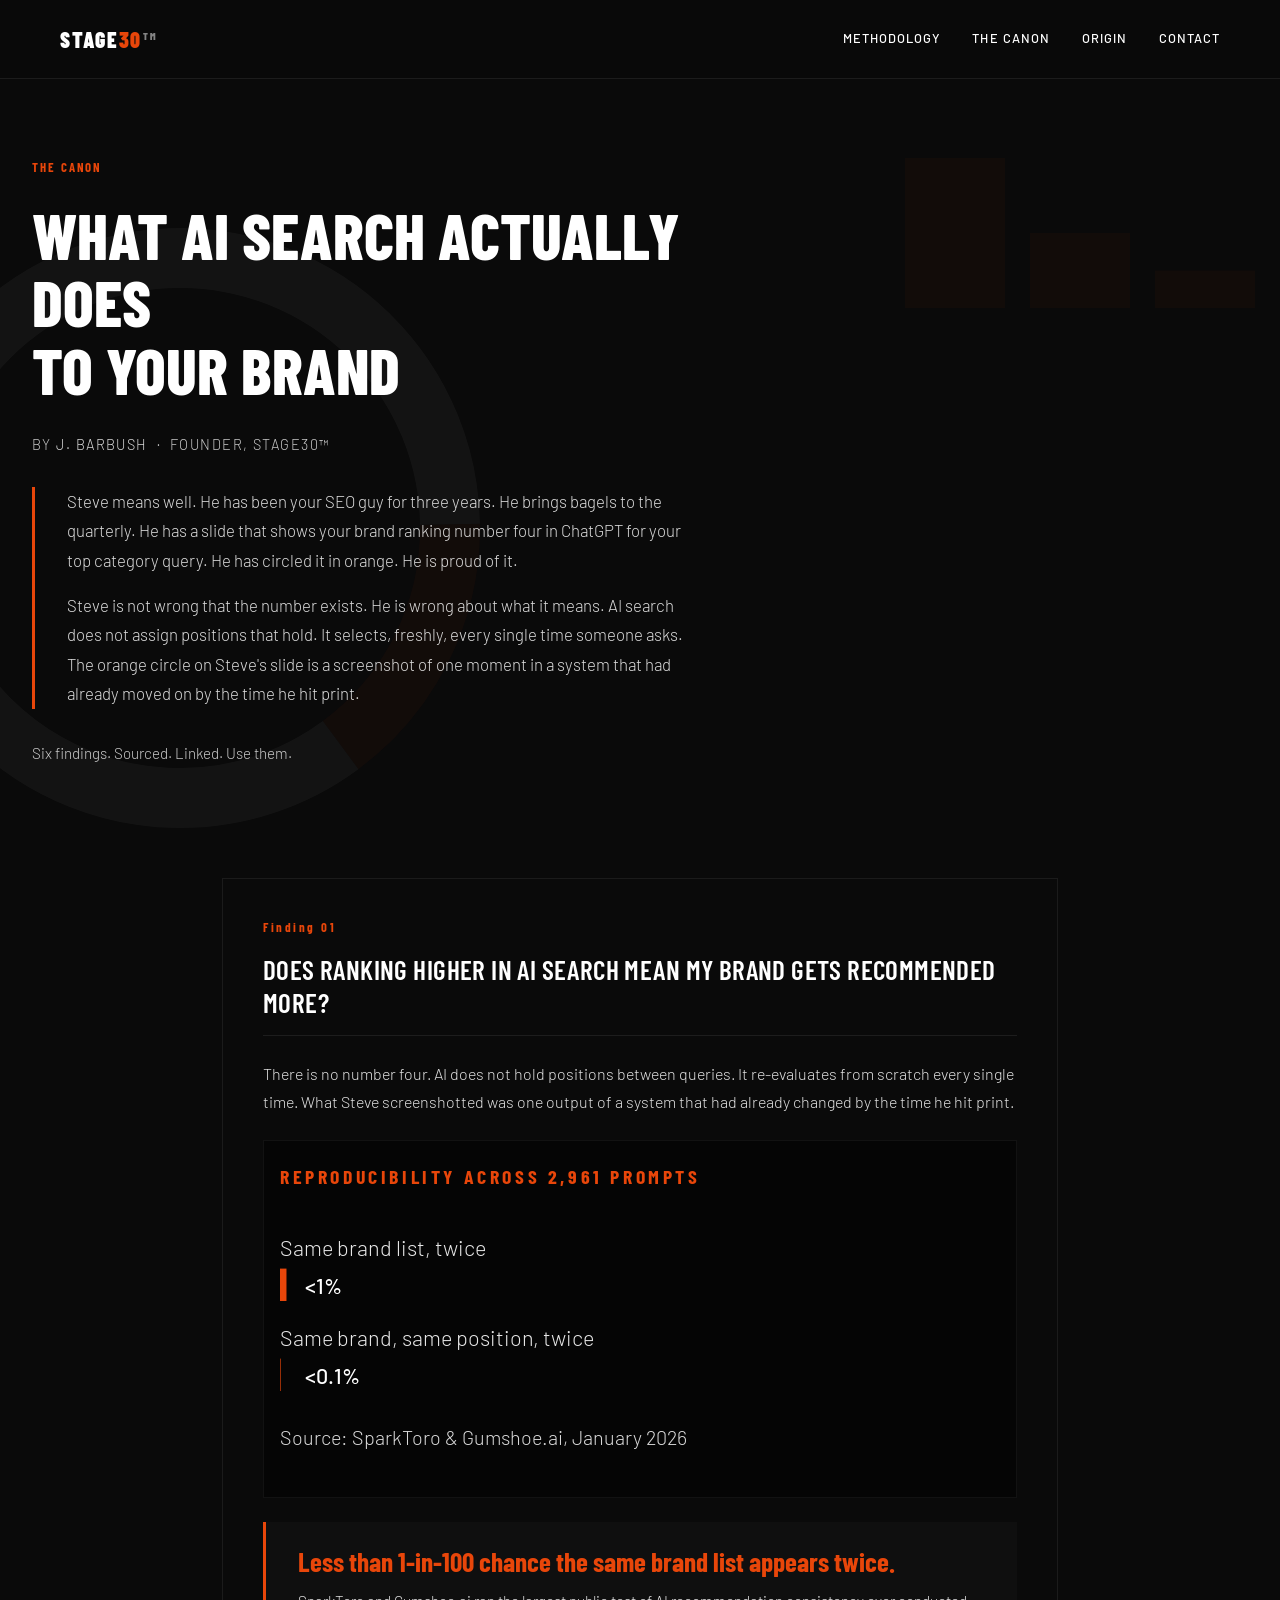
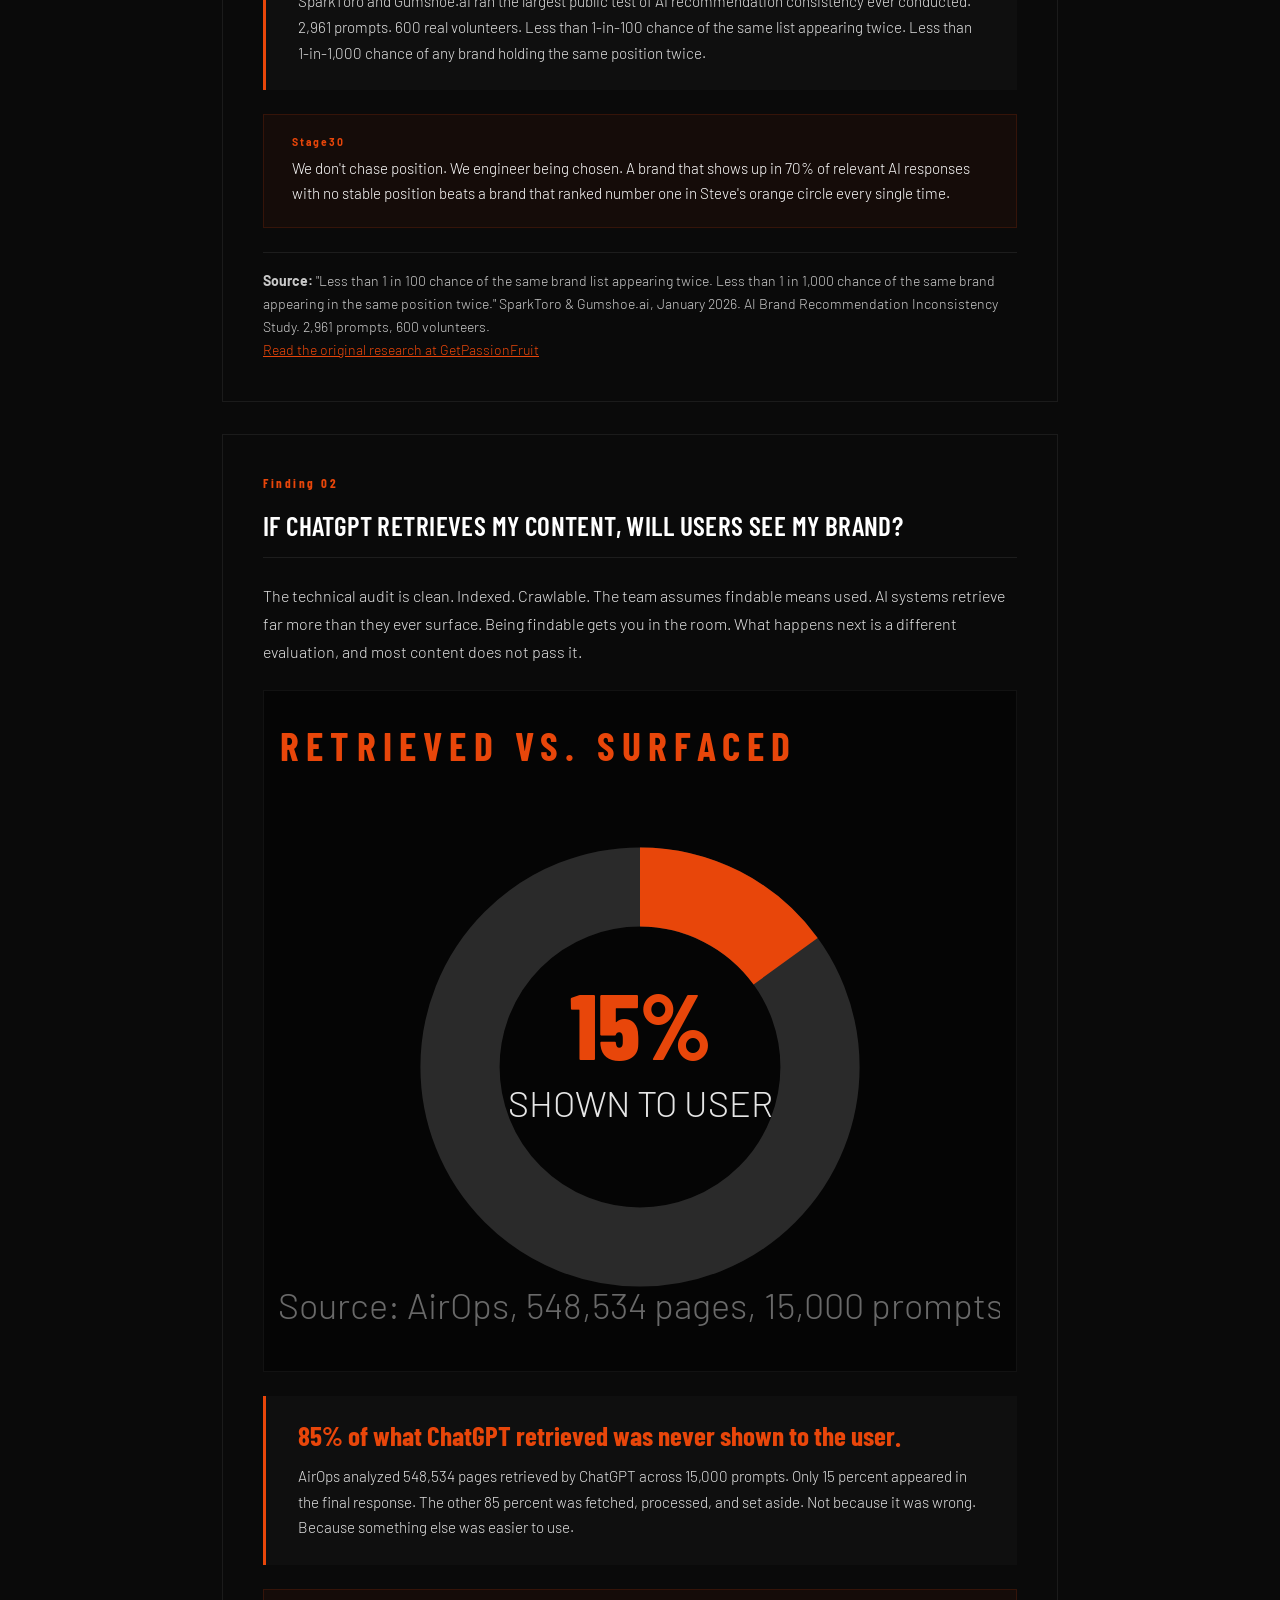
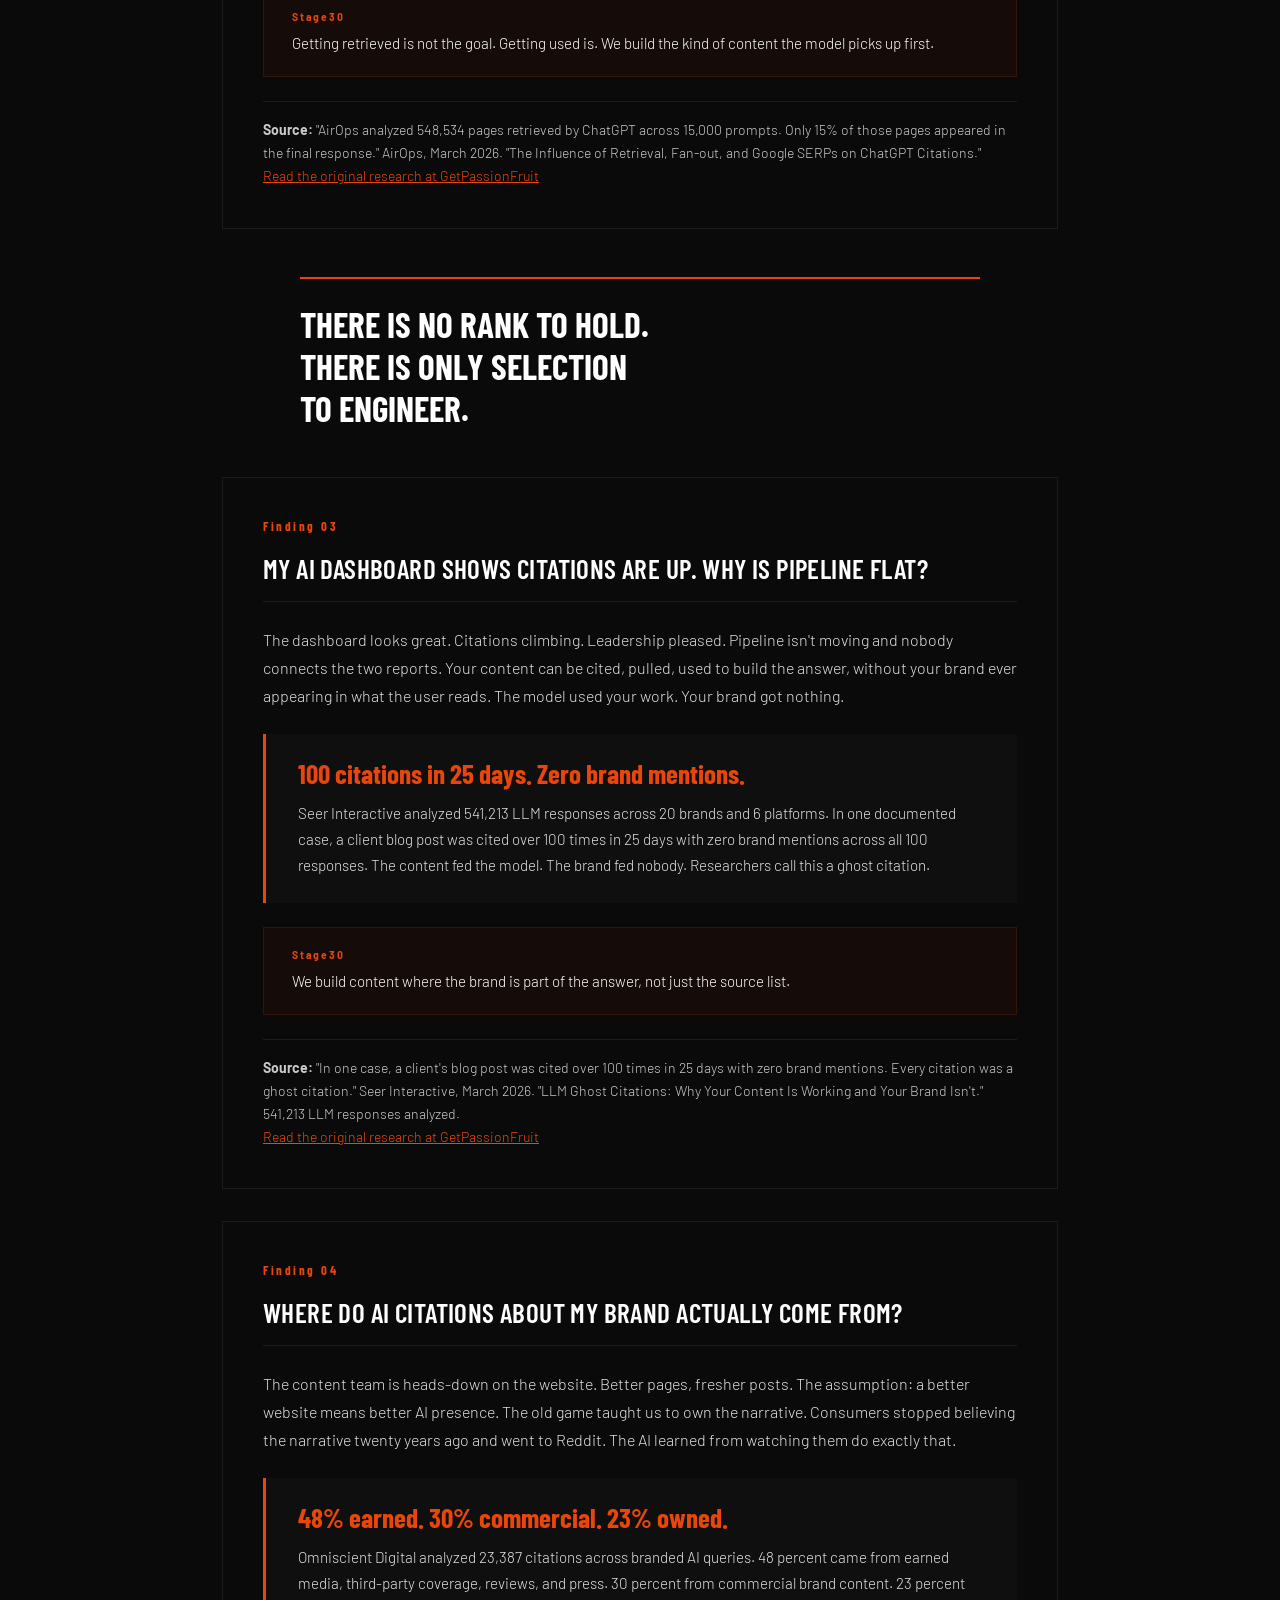
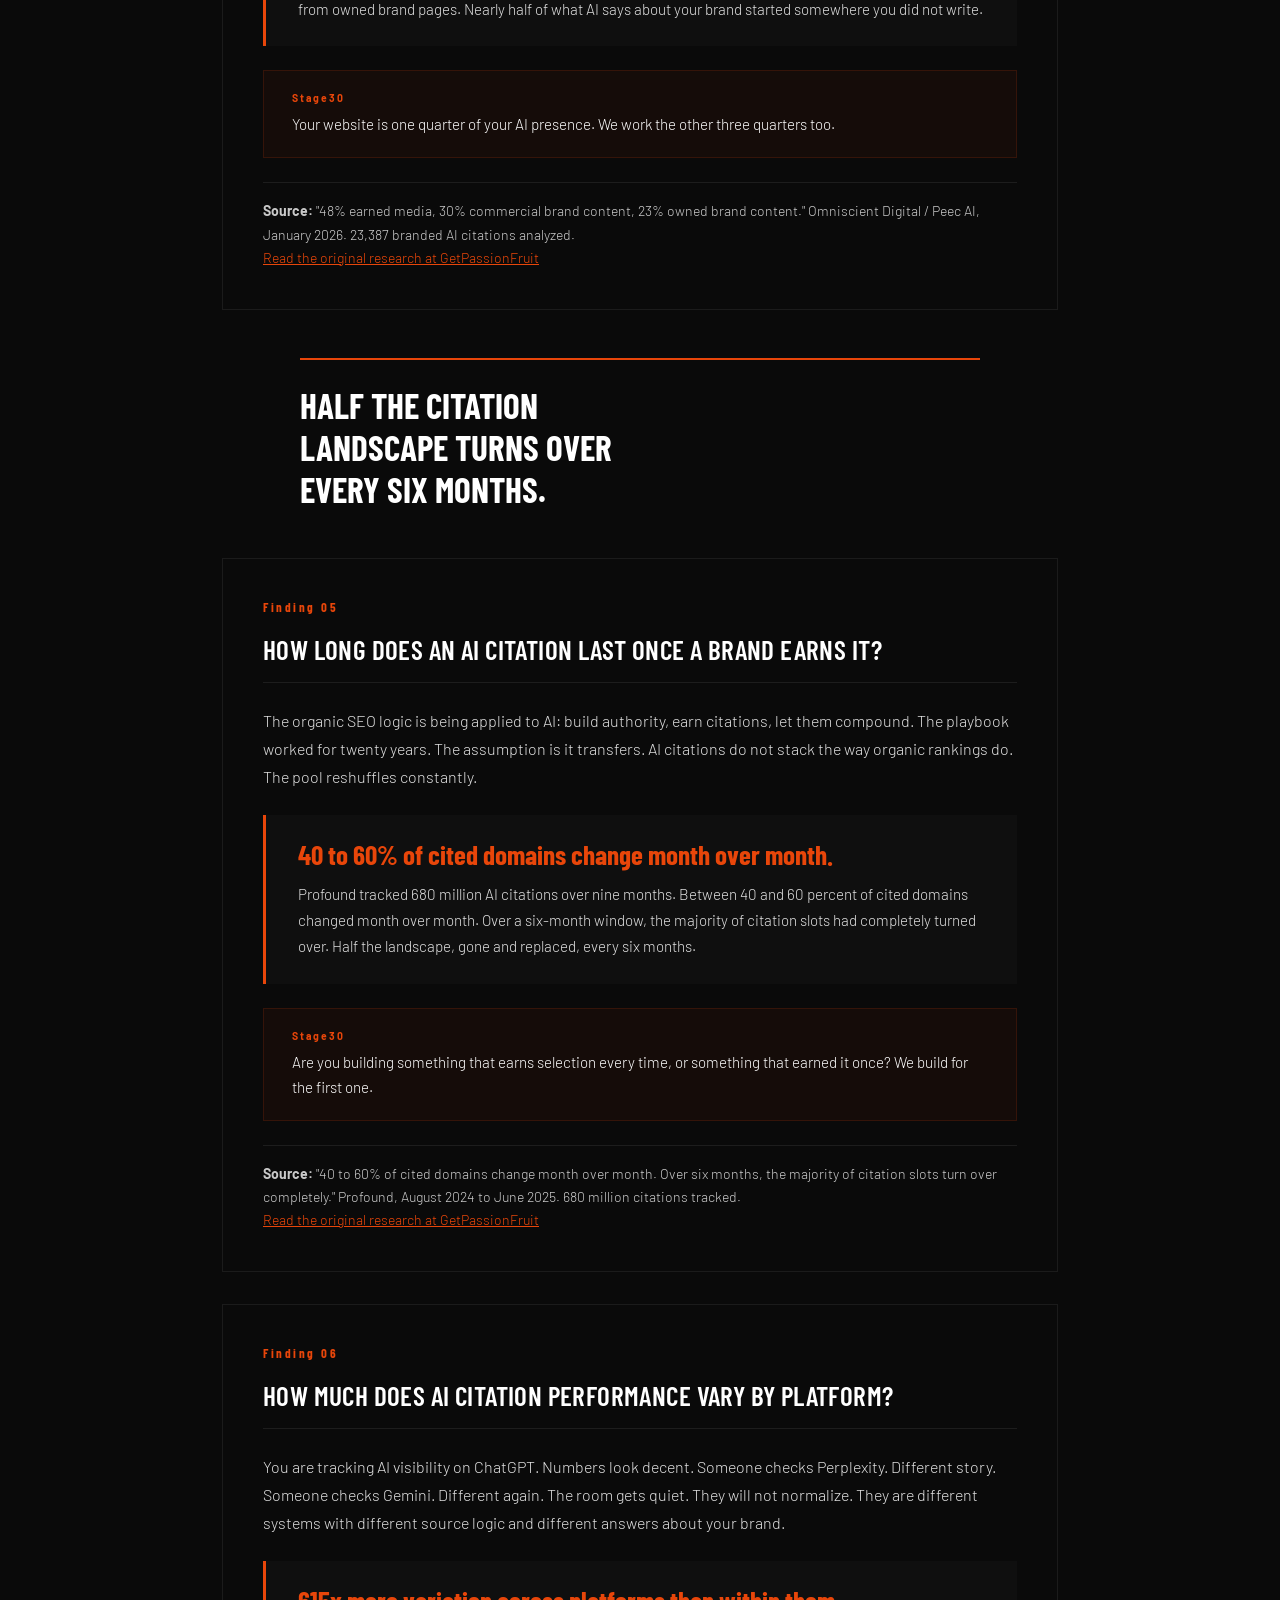
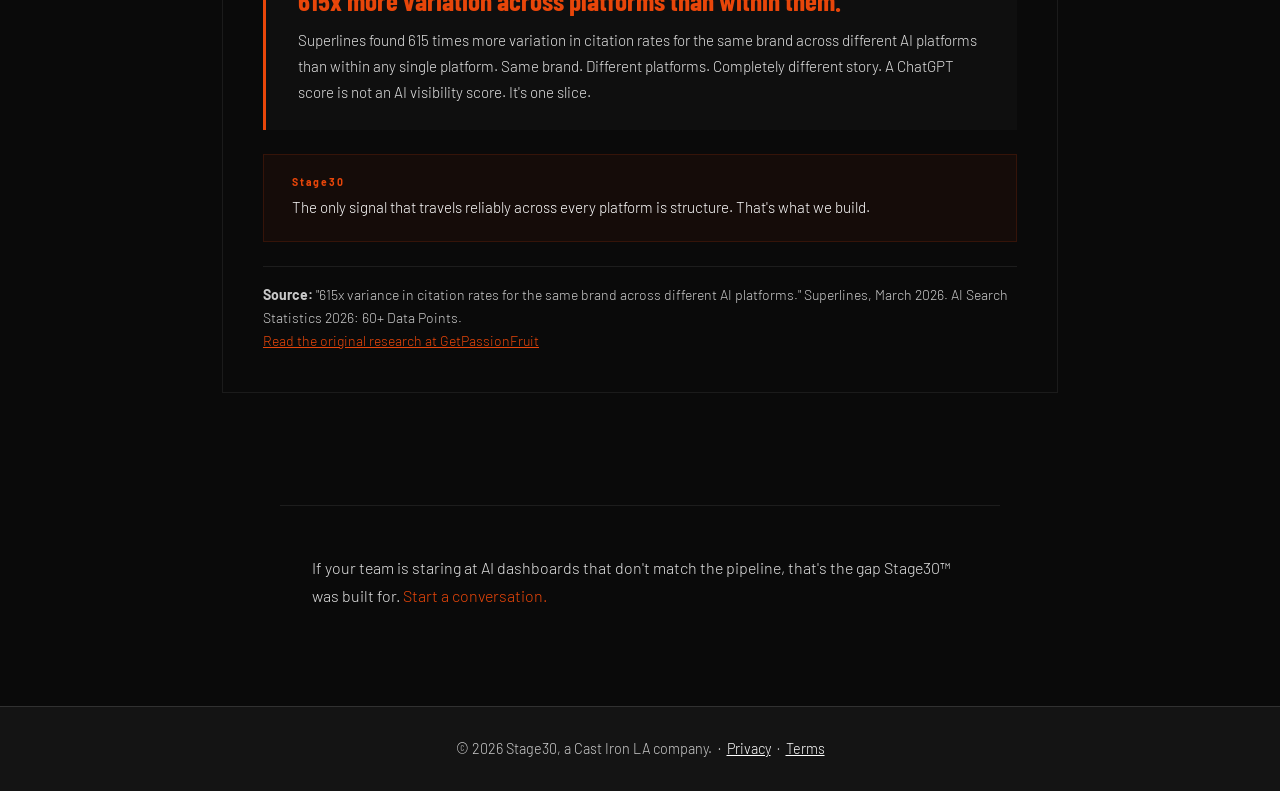
==== commit 64af4df4: "ADA contrast pass + remove meta line from outro - Remove "This is the short version. Six findings ou" ====
--- a/canon.html
+++ b/canon.html
@@ -161,30 +161,30 @@
 .canon-intro { max-width: 720px; padding: 5rem 2rem 3rem; }
 .canon-intro .hero-label { font-family: 'Barlow Condensed', sans-serif; font-size: 0.8rem; font-weight: 700; color: #E8460A; letter-spacing: 0.15em; margin-bottom: 1.5rem; }
 .canon-intro h1 { font-family: 'Barlow Condensed', sans-serif; font-size: clamp(2.5rem, 6vw, 4rem); font-weight: 800; color: #ffffff; line-height: 1.05; letter-spacing: 0; margin-bottom: 2rem; }
-.canon-byline { font-size: 0.8rem; color: rgba(255,255,255,0.5); letter-spacing: 0.1em; text-transform: uppercase; margin-bottom: 2rem; }
+.canon-byline { font-size: 0.9rem; color: rgba(255,255,255,0.78); letter-spacing: 0.1em; text-transform: uppercase; margin-bottom: 2rem; }
 .canon-byline span { color: rgba(255,255,255,0.85); }
 .canon-intro .steve-block { border-left: 3px solid #E8460A; padding-left: 2rem; margin: 2rem 0; }
 .canon-intro .steve-block p { font-size: 1.05rem; color: rgba(255,255,255,0.85); line-height: 1.75; margin-bottom: 1rem; }
-.canon-note { color: rgba(255,255,255,0.5); font-size: 0.875rem; line-height: 1.7; margin-top: 2rem; }
+.canon-note { color: rgba(255,255,255,0.78); font-size: 0.95rem; line-height: 1.7; margin-top: 2rem; }
 
 .canon-flow { max-width: 900px; padding: 2rem; margin: 0 auto; }
 
 .canon-node { background: #0a0a0a; border: 1px solid rgba(255,255,255,0.07); padding: 2.5rem; margin: 2rem 0; position: relative; }
 .canon-node:hover { border-color: rgba(232,70,10,0.25); }
-.node-label { font-family: 'Barlow Condensed', sans-serif; font-size: 0.7rem; font-weight: 700; color: rgba(232,70,10,0.7); letter-spacing: 0.2em; margin-bottom: 1rem; }
+.node-label { font-family: 'Barlow Condensed', sans-serif; font-size: 0.8rem; font-weight: 700; color: #E8460A; letter-spacing: 0.2em; margin-bottom: 1rem; }
 .node-question { font-family: 'Barlow Condensed', sans-serif; font-size: clamp(1.2rem, 3vw, 1.7rem); font-weight: 600; color: #ffffff; line-height: 1.2; letter-spacing: 0.015em; margin-bottom: 1.5rem; border-bottom: 1px solid rgba(255,255,255,0.08); padding-bottom: 1rem; }
-.node-body p { font-size: 0.95rem; color: rgba(255,255,255,0.75); line-height: 1.75; margin-bottom: 1rem; }
+.node-body p { font-size: 1rem; color: rgba(255,255,255,0.88); line-height: 1.75; margin-bottom: 1rem; }
 
 .node-nucleus { background: #0f0f0f; border-left: 3px solid #E8460A; padding: 1.5rem 2rem; margin: 1.5rem 0; }
 .node-nucleus .stat-headline { font-family: 'Barlow Condensed', sans-serif; font-size: clamp(1.2rem, 3vw, 1.7rem); font-weight: 700; color: #E8460A; line-height: 1.15; margin-bottom: 0.75rem; letter-spacing: 0; }
-.node-nucleus p { font-size: 0.9rem; color: rgba(255,255,255,0.7); line-height: 1.7; margin: 0; }
+.node-nucleus p { font-size: 0.95rem; color: rgba(255,255,255,0.88); line-height: 1.7; margin: 0; }
 
 .node-stage30 { background: rgba(232,70,10,0.05); border: 1px solid rgba(232,70,10,0.15); padding: 1.25rem 1.75rem; margin: 1.5rem 0 0; }
 .node-stage30-label { font-size: 0.65rem; font-weight: 700; color: #E8460A; letter-spacing: 0.2em; margin-bottom: 0.4rem; }
-.node-stage30 p { font-size: 0.875rem; color: rgba(255,255,255,0.85); line-height: 1.65; margin: 0; }
-
-.node-source { margin-top: 1.5rem; padding-top: 1rem; border-top: 1px solid rgba(255,255,255,0.06); font-size: 0.775rem; color: rgba(255,255,255,0.4); line-height: 1.65; }
-.node-source a { color: rgba(232,70,10,0.7); text-decoration: none; }
+.node-stage30 p { font-size: 0.95rem; color: #ffffff; line-height: 1.65; margin: 0; }
+
+.node-source { margin-top: 1.5rem; padding-top: 1rem; border-top: 1px solid rgba(255,255,255,0.08); font-size: 0.875rem; color: rgba(255,255,255,0.78); line-height: 1.65; }
+.node-source a { color: #E8460A; text-decoration: underline; }
 .node-source a:hover { color: #E8460A; }
 
 .node-chart { margin: 1.5rem 0; padding: 1rem; background: #050505; border: 1px solid rgba(255,255,255,0.05); }
@@ -194,7 +194,7 @@
 .pullquote { font-family: 'Barlow Condensed', sans-serif; font-size: clamp(1.4rem, 3.5vw, 2.2rem); font-weight: 700; color: #ffffff; line-height: 1.2; text-transform: uppercase; border-top: 2px solid #E8460A; padding-top: 1.5rem; margin: 3rem auto; max-width: 680px; letter-spacing: 0; }
 
 .canon-outro { max-width: 720px; padding: 3rem 2rem 5rem; border-top: 1px solid rgba(255,255,255,0.08); margin: 3rem auto 0; }
-.canon-outro p { font-size: 0.95rem; color: rgba(255,255,255,0.65); line-height: 1.75; margin-bottom: 1rem; }
+.canon-outro p { font-size: 1rem; color: rgba(255,255,255,0.88); line-height: 1.75; margin-bottom: 1rem; }
 .canon-outro a { color: #E8460A; text-decoration: none; }
 
 .bg-node { position: fixed; pointer-events: none; opacity: 0.04; z-index: 0; }
@@ -265,14 +265,14 @@
           <title>AI brand recommendation reproducibility</title>
           <desc>Less than 1 in 100 chance the same brand list appears twice. Less than 1 in 1,000 chance any brand holds the same position twice.</desc>
           <text x="0" y="15" fill="#E8460A" font-family="Barlow Condensed, sans-serif" font-size="11" font-weight="700" letter-spacing="2">REPRODUCIBILITY ACROSS 2,961 PROMPTS</text>
-          <g font-family="Barlow, sans-serif" font-size="11" fill="rgba(255,255,255,0.7)">
+          <g font-family="Barlow, sans-serif" font-size="12" fill="rgba(255,255,255,0.9)">
             <text x="0" y="55">Same brand list, twice</text>
             <rect x="0" y="62" width="3.6" height="18" fill="#E8460A"/>
             <text x="14" y="76" fill="#ffffff" font-weight="500">&lt;1%</text>
             <text x="0" y="105">Same brand, same position, twice</text>
             <rect x="0" y="112" width="0.36" height="18" fill="#E8460A"/>
             <text x="14" y="126" fill="#ffffff" font-weight="500">&lt;0.1%</text>
-            <text x="0" y="160" fill="rgba(255,255,255,0.4)" font-size="10">Source: SparkToro &amp; Gumshoe.ai, January 2026</text>
+            <text x="0" y="160" fill="rgba(255,255,255,0.85)" font-size="11">Source: SparkToro &amp; Gumshoe.ai, January 2026</text>
           </g>
         </svg>
       </div>
@@ -309,7 +309,7 @@
             <circle r="50" fill="none" stroke="rgba(255,255,255,0.15)" stroke-width="22"/>
             <circle r="50" fill="none" stroke="#E8460A" stroke-width="22" stroke-dasharray="47.1 314" transform="rotate(-90)"/>
             <text x="0" y="-2" text-anchor="middle" fill="#E8460A" font-family="Barlow Condensed, sans-serif" font-size="26" font-weight="800">15%</text>
-            <text x="0" y="14" text-anchor="middle" fill="rgba(255,255,255,0.6)" font-family="Barlow, sans-serif" font-size="9">SHOWN TO USER</text>
+            <text x="0" y="14" text-anchor="middle" fill="rgba(255,255,255,0.9)" font-family="Barlow, sans-serif" font-size="10">SHOWN TO USER</text>
           </g>
           <text x="100" y="170" text-anchor="middle" fill="rgba(255,255,255,0.4)" font-family="Barlow, sans-serif" font-size="10">Source: AirOps, 548,534 pages, 15,000 prompts</text>
         </svg>
@@ -430,14 +430,13 @@
   </div>
 
   <section class="canon-outro">
-    <p>This is the short version. Six findings out of two dozen. The rest become the blog series.</p>
     <p>If your team is staring at AI dashboards that don't match the pipeline, that's the gap Stage30&trade; was built for. <a href="contact.html">Start a conversation.</a></p>
   </section>
 
 </main>
 
-<footer role="contentinfo" style="border-top:1px solid rgba(255,255,255,0.08); padding:2rem; text-align:center; font-size:0.8rem; color:rgba(255,255,255,0.45);">
-  <p>&copy; 2026 Stage30, a Cast Iron LA company. &nbsp;&middot;&nbsp; <a href="privacy.html" style="color:rgba(255,255,255,0.6);">Privacy</a> &nbsp;&middot;&nbsp; <a href="terms.html" style="color:rgba(255,255,255,0.6);">Terms</a></p>
+<footer role="contentinfo" style="border-top:1px solid rgba(255,255,255,0.12); padding:2rem; text-align:center; font-size:0.9rem; color:rgba(255,255,255,0.78);">
+  <p>&copy; 2026 Stage30, a Cast Iron LA company. &nbsp;&middot;&nbsp; <a href="privacy.html" style="color:#ffffff; text-decoration:underline;">Privacy</a> &nbsp;&middot;&nbsp; <a href="terms.html" style="color:#ffffff; text-decoration:underline;">Terms</a></p>
 </footer>
 
 </body>
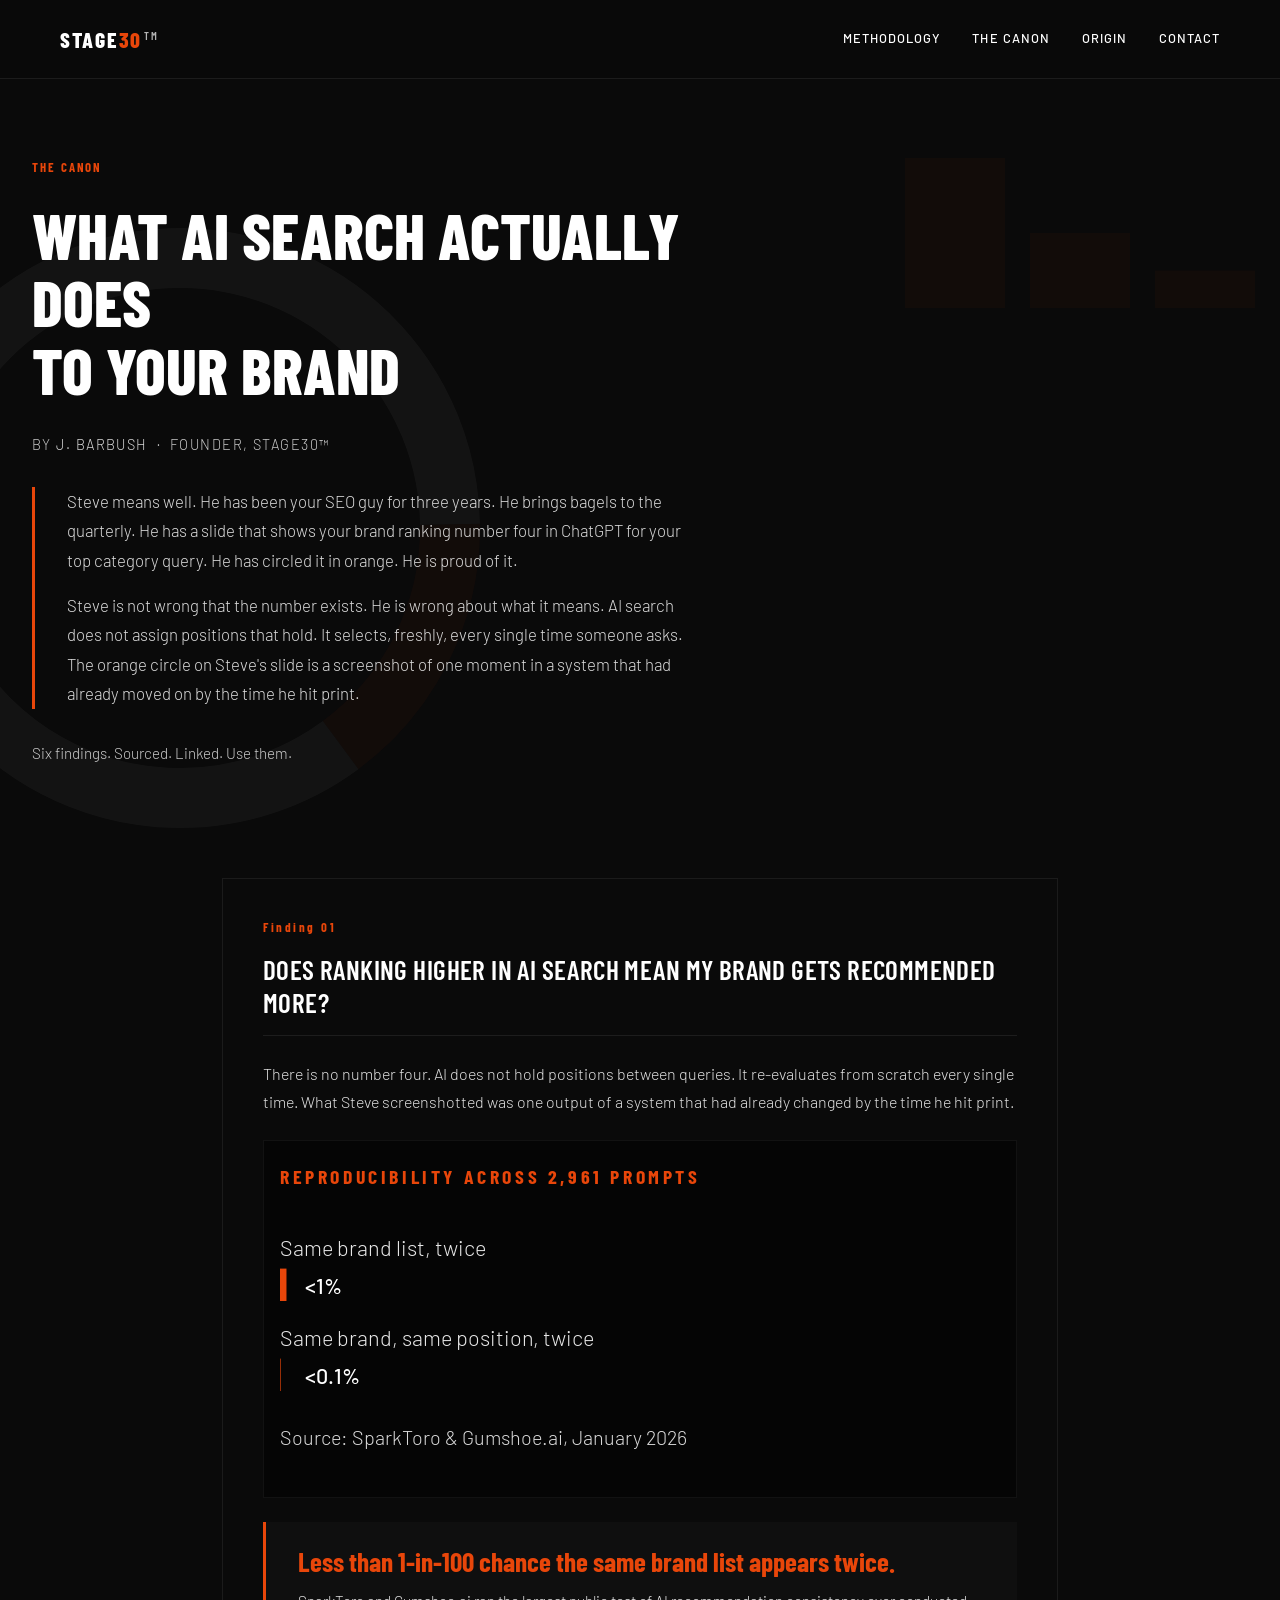
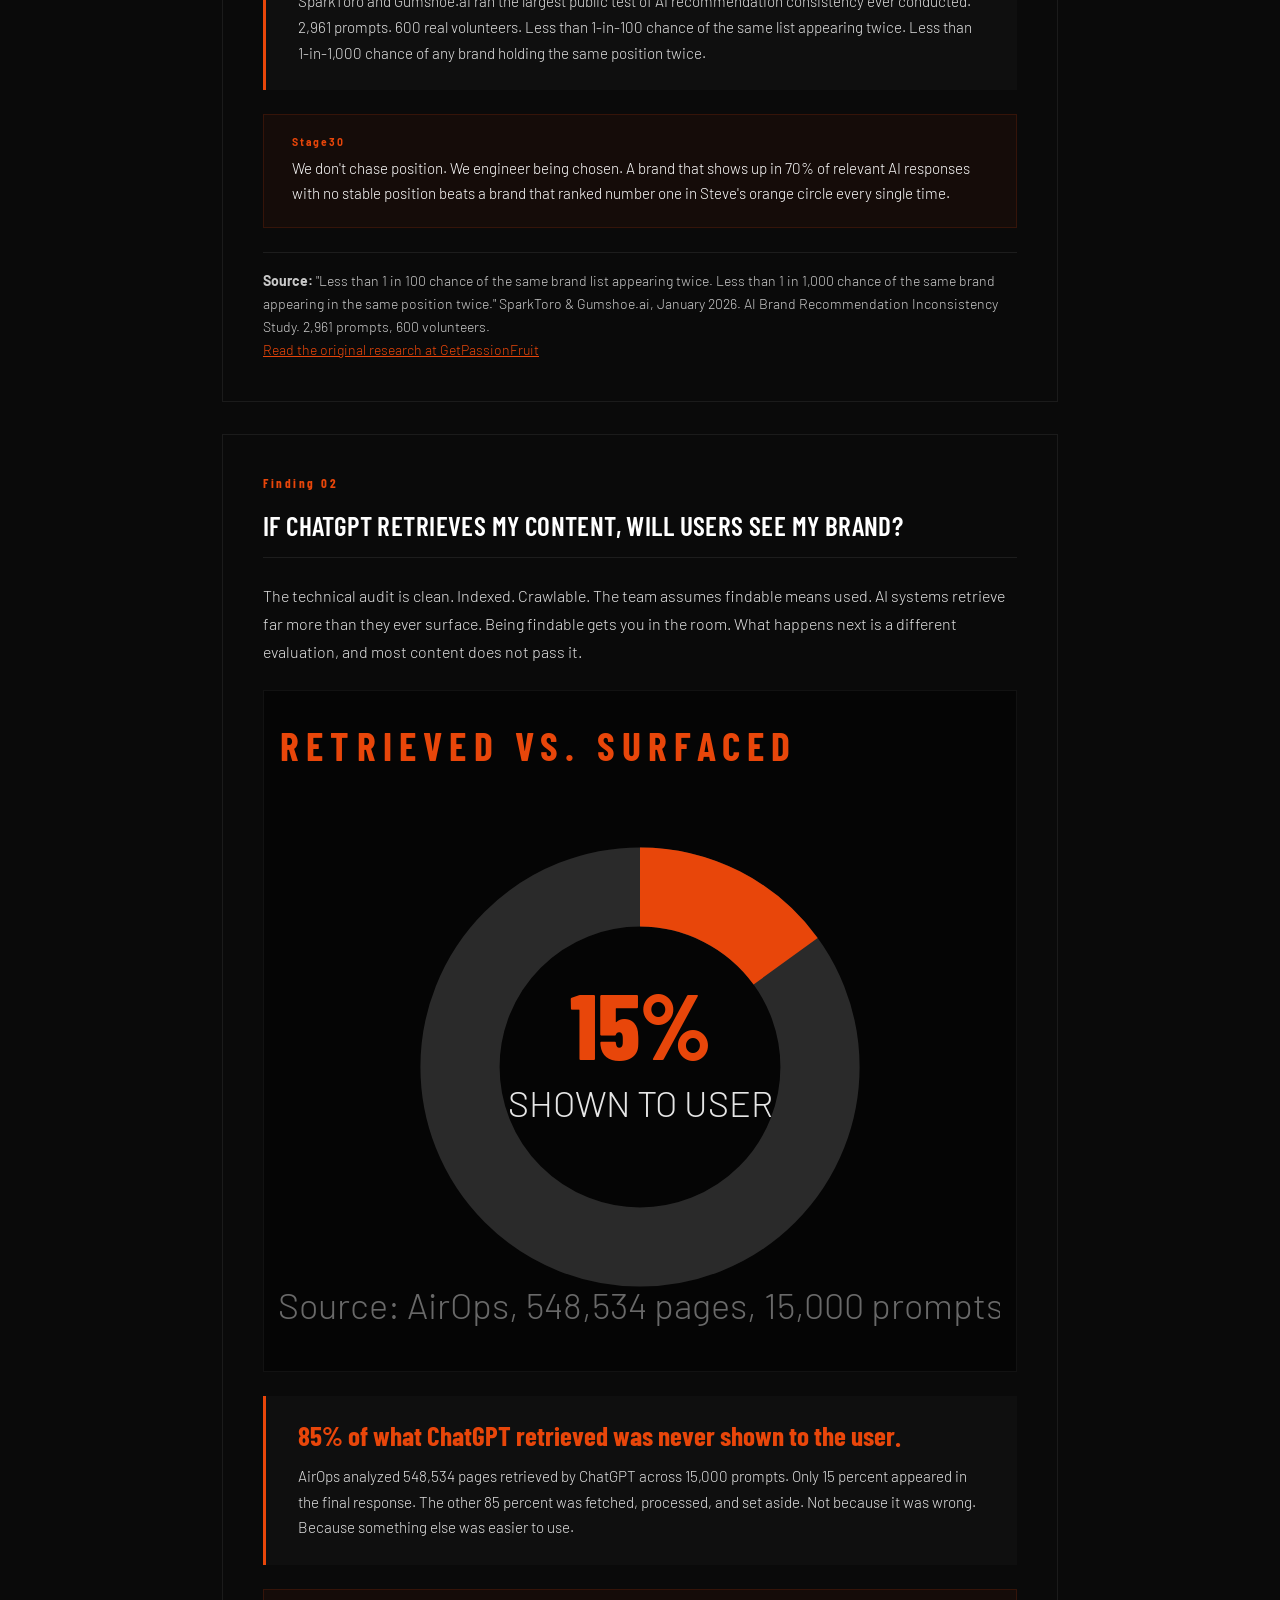
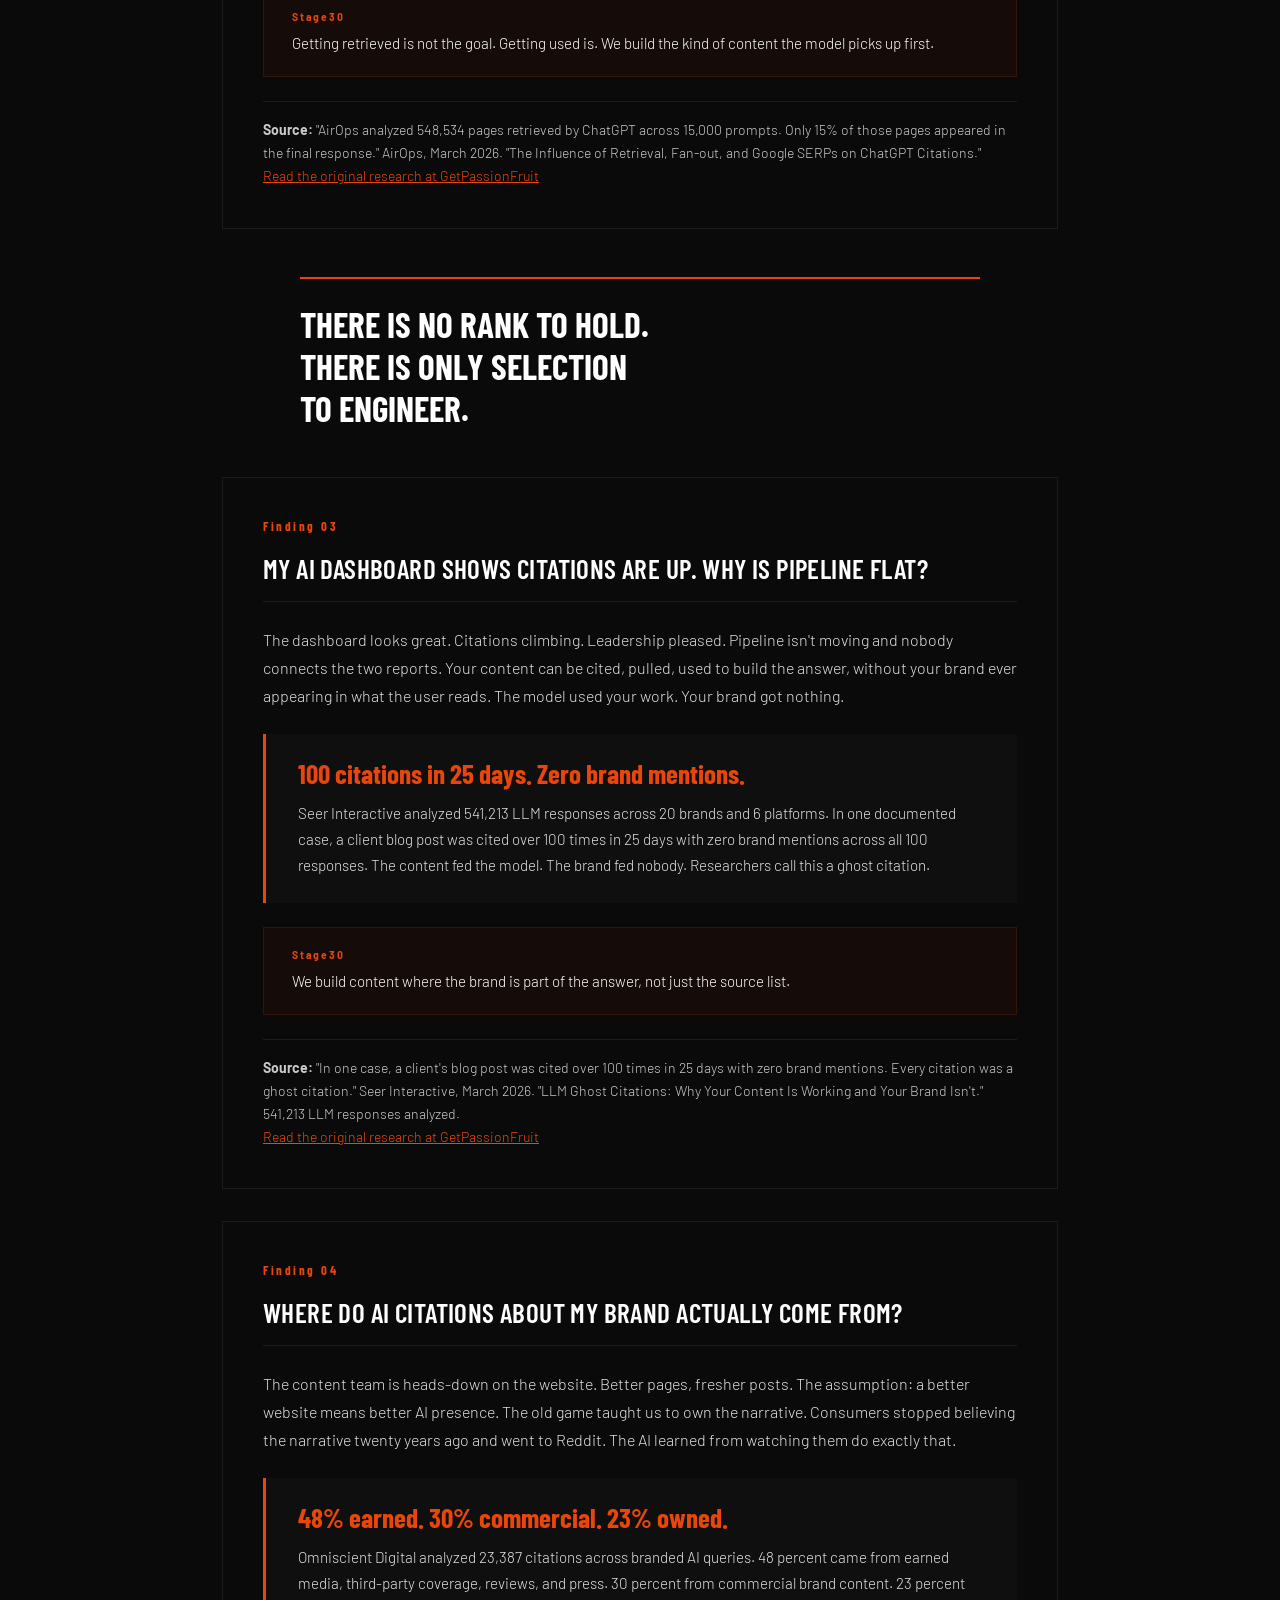
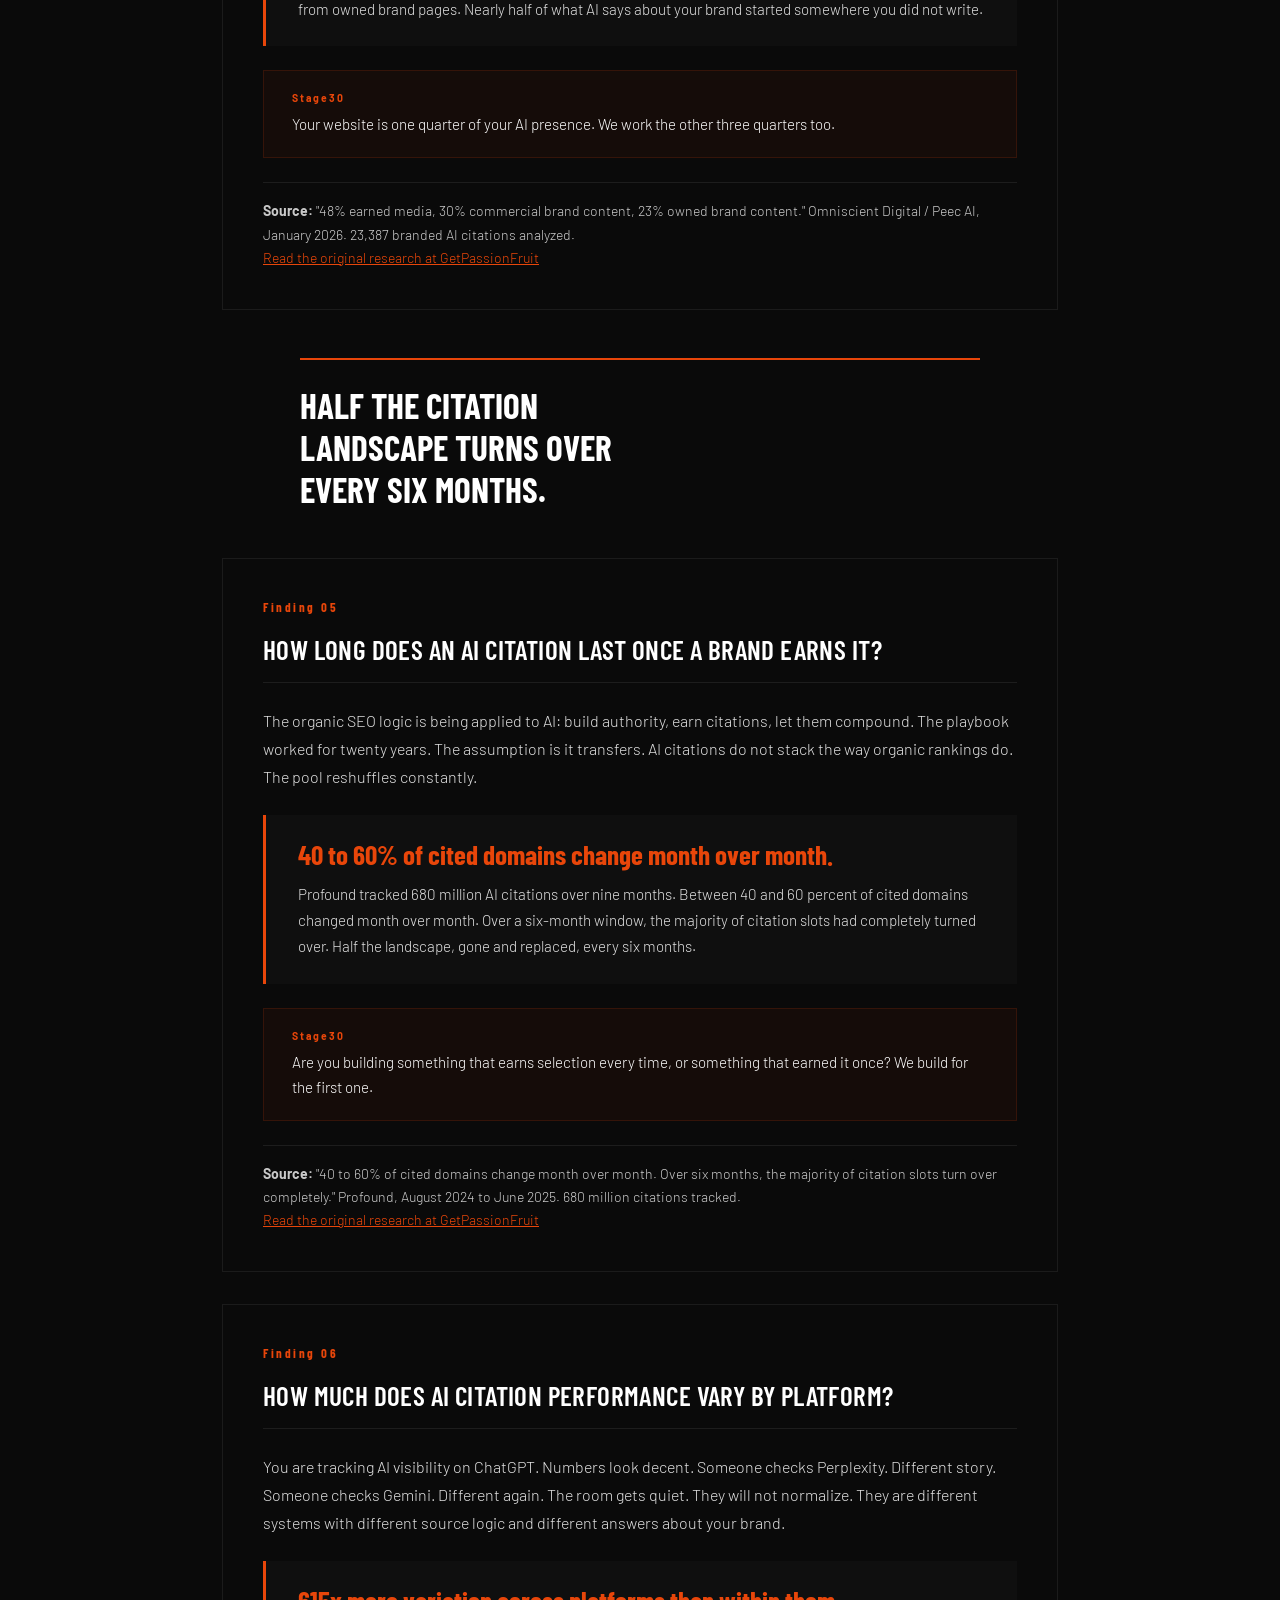
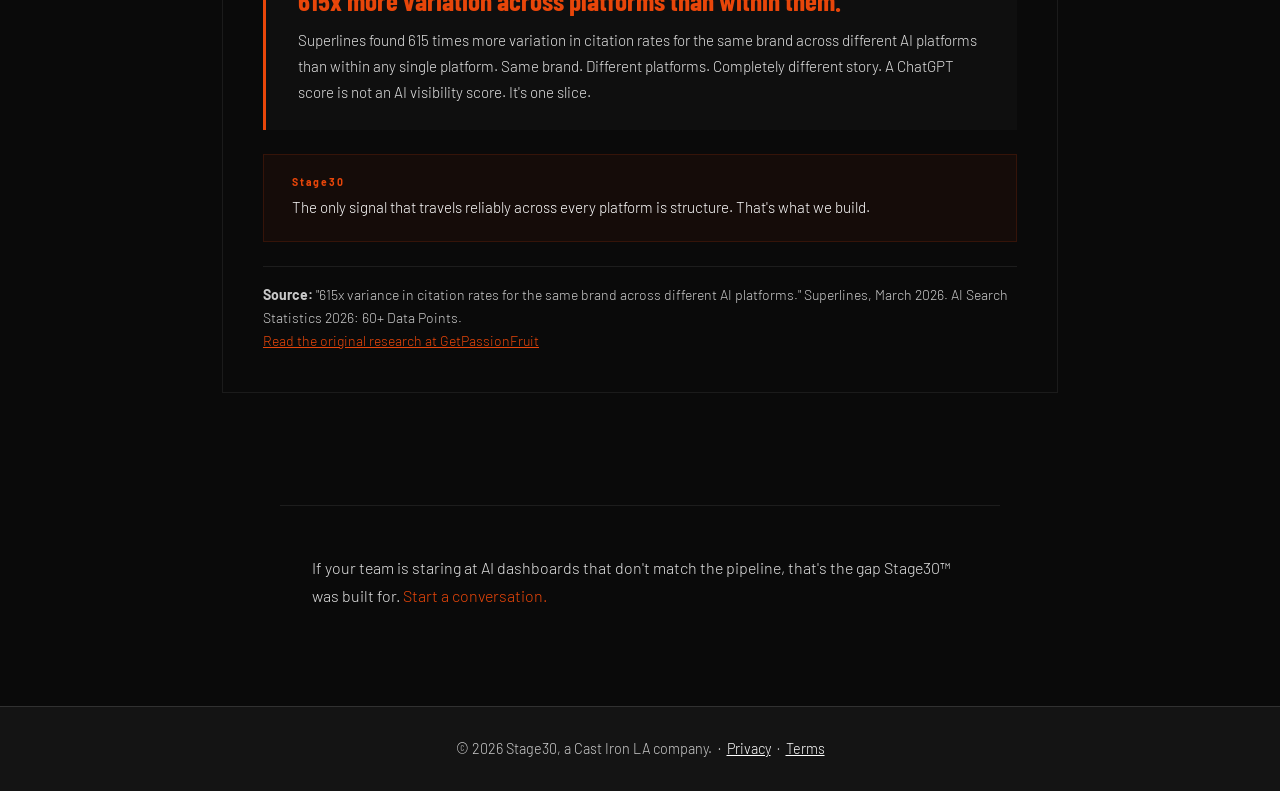
==== commit 215f7c10: "Add Google Analytics tag to canon.html" ====
--- a/canon.html
+++ b/canon.html
@@ -1,6 +1,14 @@
 <!DOCTYPE html>
 <html lang="en">
 <head>
+  <!-- Google tag (gtag.js) -->
+  <script async src="https://www.googletagmanager.com/gtag/js?id=G-NXFWKBQPWB"></script>
+  <script>
+      window.dataLayer = window.dataLayer || [];
+      function gtag(){dataLayer.push(arguments);}
+      gtag('js', new Date());
+      gtag('config', 'G-NXFWKBQPWB');
+  </script>
 <meta charset="UTF-8">
 <meta name="viewport" content="width=device-width, initial-scale=1.0">
 <title>The Canon: What AI Search Actually Does to Your Brand | Stage30</title>
--- a/styles.css
+++ b/styles.css
@@ -13,8 +13,8 @@
     --orange: #E8460A;
     --white: #FFFFFF;
     --text-primary: rgba(255, 255, 255, 0.9);
-    --text-secondary: rgba(255, 255, 255, 0.6);
-    --text-nav: rgba(255, 255, 255, 0.5);
+    --text-secondary: rgba(255, 255, 255, 0.85);
+    --text-nav: rgba(255, 255, 255, 0.78);
     --border-subtle: rgba(255, 255, 255, 0.08);
     --border-medium: rgba(255, 255, 255, 0.12);
 }
@@ -46,7 +46,8 @@
 
 .logo {
     font-family: 'Barlow Condensed', sans-serif;
-    font-weight: 900;
+    font-weight: 800;
+    font-feature-settings: "kern" 1;
     font-size: 1.35rem;
     letter-spacing: 0.08em;
     text-decoration: none;
@@ -61,10 +62,11 @@
 }
 
 .logo-tm {
-    font-size: 0.45em;
+    font-size: 0.5em;
     vertical-align: super;
-    color: var(--text-nav);
-    margin-left: 1px;
+    color: rgba(255, 255, 255, 0.7);
+    margin-left: 2px;
+    font-weight: 600;
 }
 
 nav {
@@ -98,8 +100,8 @@
 }
 
 .hero-label {
-    font-size: 0.75rem;
-    font-weight: 400;
+    font-size: 0.85rem;
+    font-weight: 700;
     letter-spacing: 0.15em;
     text-transform: uppercase;
     color: var(--orange);
@@ -108,10 +110,11 @@
 
 .hero h1 {
     font-family: 'Barlow Condensed', sans-serif;
-    font-weight: 900;
+    font-weight: 800;
     font-size: 4.5rem;
     line-height: 1.08;
-    letter-spacing: 0.02em;
+    letter-spacing: 0;
+    font-feature-settings: "kern" 1;
     max-width: 900px;
     margin-bottom: 32px;
 }
@@ -142,11 +145,12 @@
 
 .section h2 {
     font-family: 'Barlow Condensed', sans-serif;
-    font-weight: 900;
+    font-weight: 800;
     font-size: 2.25rem;
     margin-bottom: 24px;
     line-height: 1.1;
-    letter-spacing: 0.025em;
+    letter-spacing: 0.005em;
+    font-feature-settings: "kern" 1;
 }
 
 .section p {
@@ -222,10 +226,11 @@
 
 .signup-inner h2 {
     font-family: 'Barlow Condensed', sans-serif;
-    font-weight: 900;
+    font-weight: 800;
     font-size: 2.25rem;
     margin-bottom: 16px;
-    letter-spacing: 0.025em;
+    letter-spacing: 0.005em;
+    font-feature-settings: "kern" 1;
 }
 
 .signup-inner p {
@@ -270,7 +275,7 @@
     color: var(--white);
     border: none;
     font-family: 'Barlow Condensed', sans-serif;
-    font-weight: 900;
+    font-weight: 800;
     font-size: 1rem;
     letter-spacing: 0.05em;
     text-transform: uppercase;
@@ -285,8 +290,8 @@
 /* Footer */
 footer {
     padding: 32px 60px;
-    border-top: 1px solid var(--border-subtle);
-    font-size: 0.8125rem;
+    border-top: 1px solid var(--border-medium);
+    font-size: 0.9rem;
     color: var(--text-nav);
     background: var(--dark-gray);
 }
@@ -349,6 +354,7 @@
 
     .hero h1 {
         font-size: 2.75rem;
+        font-weight: 800;
     }
 
     .hero p {
